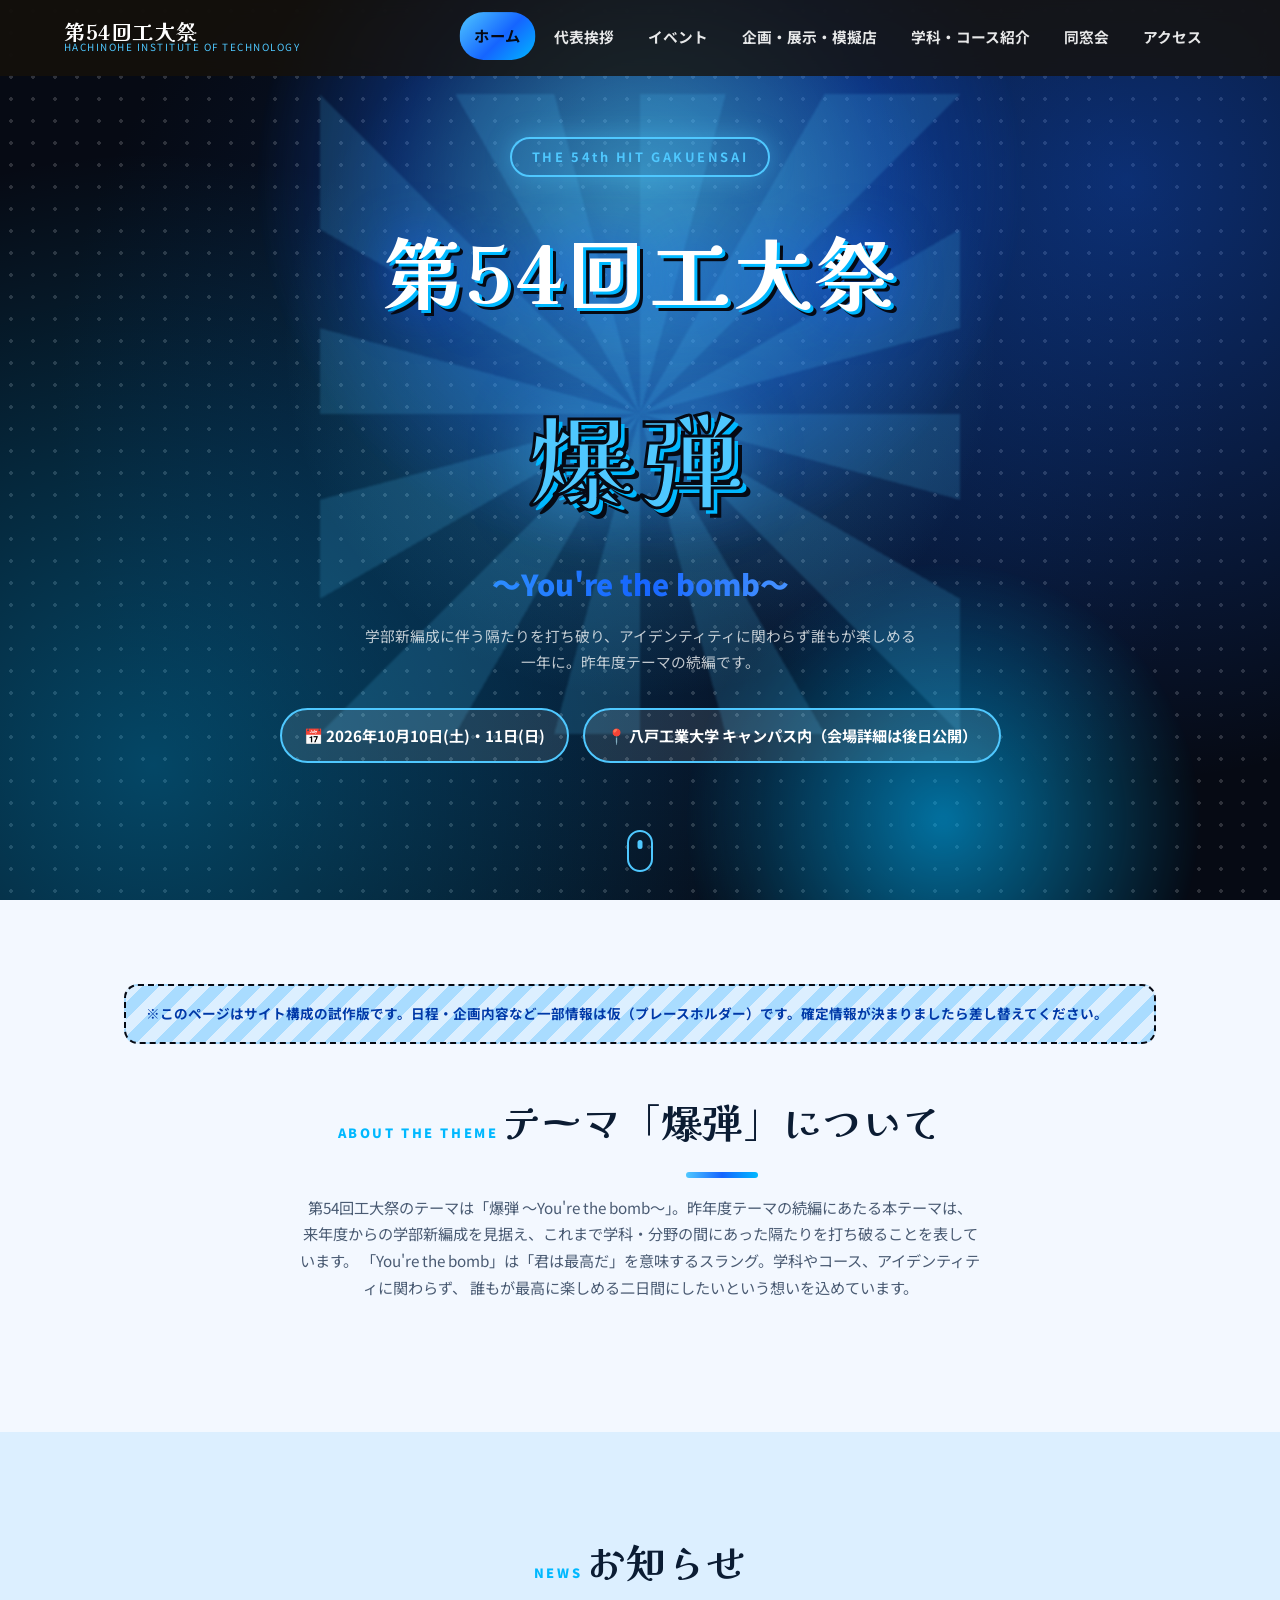
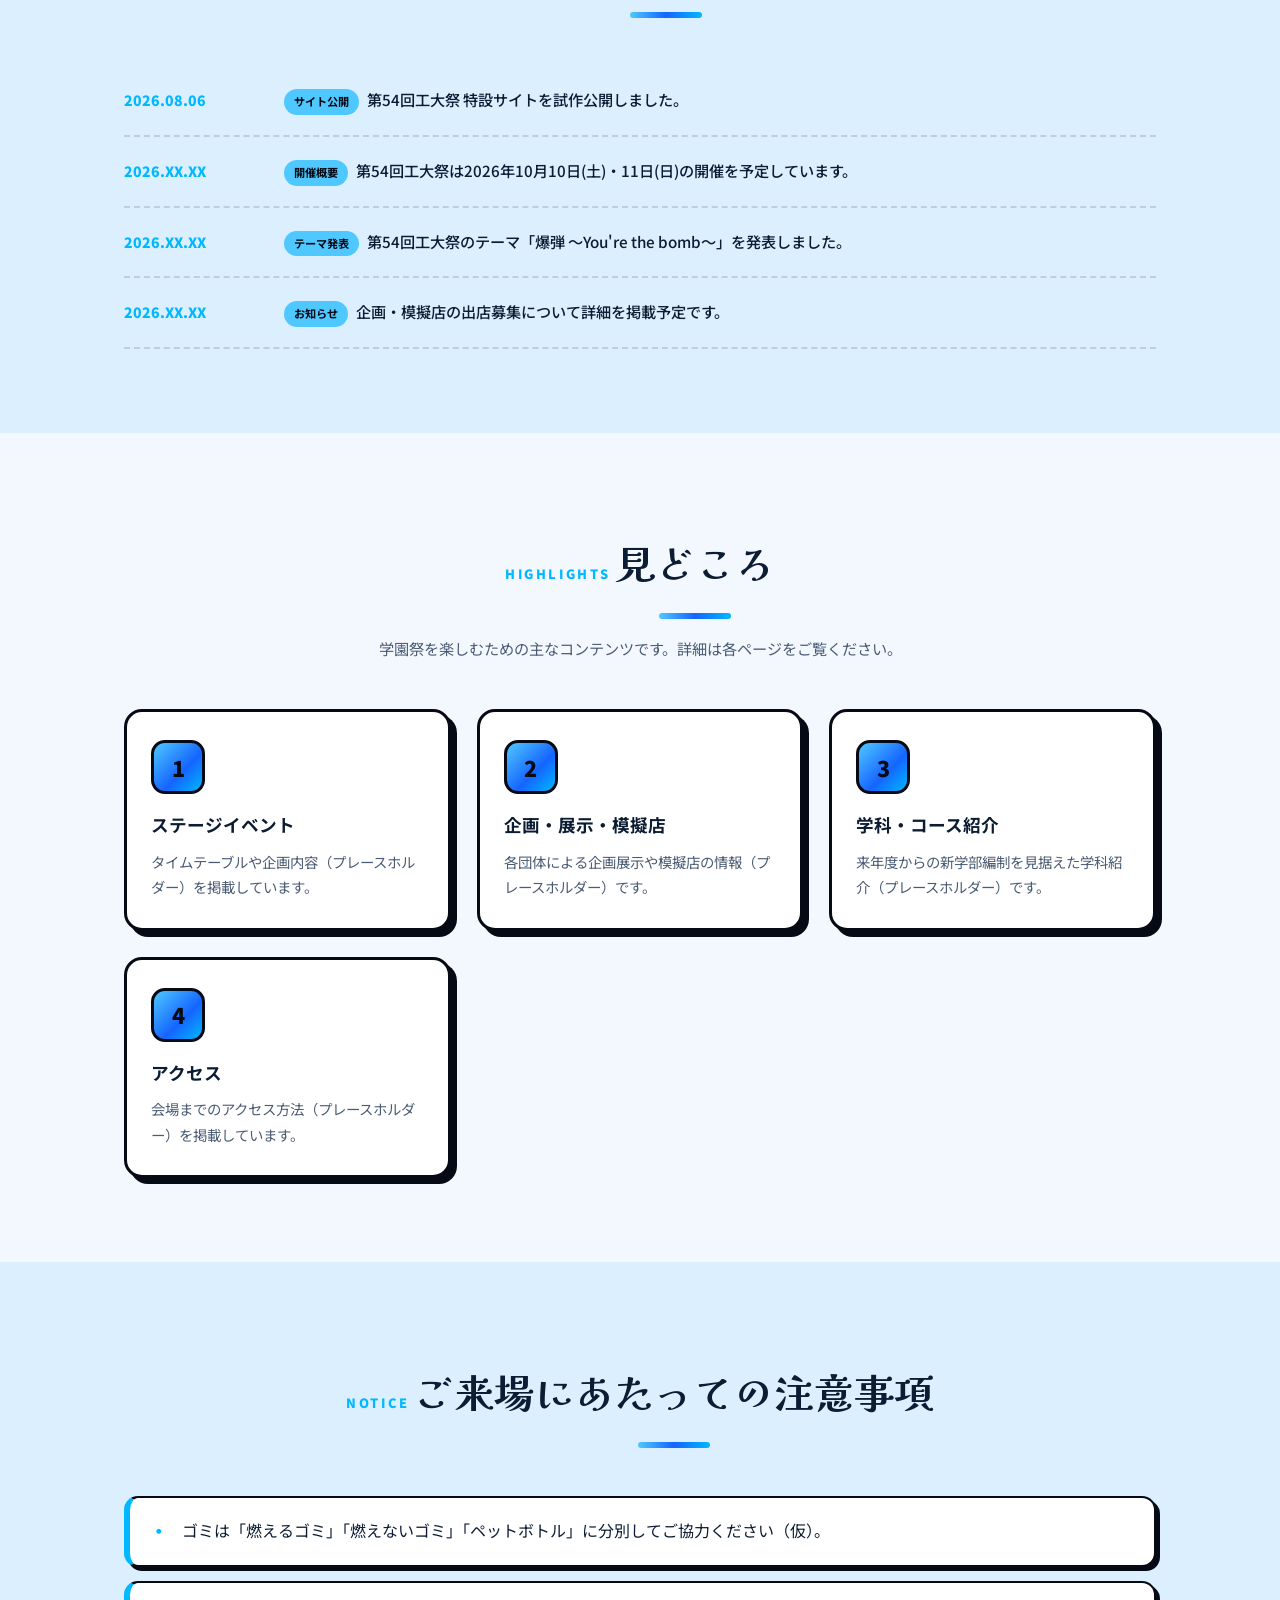
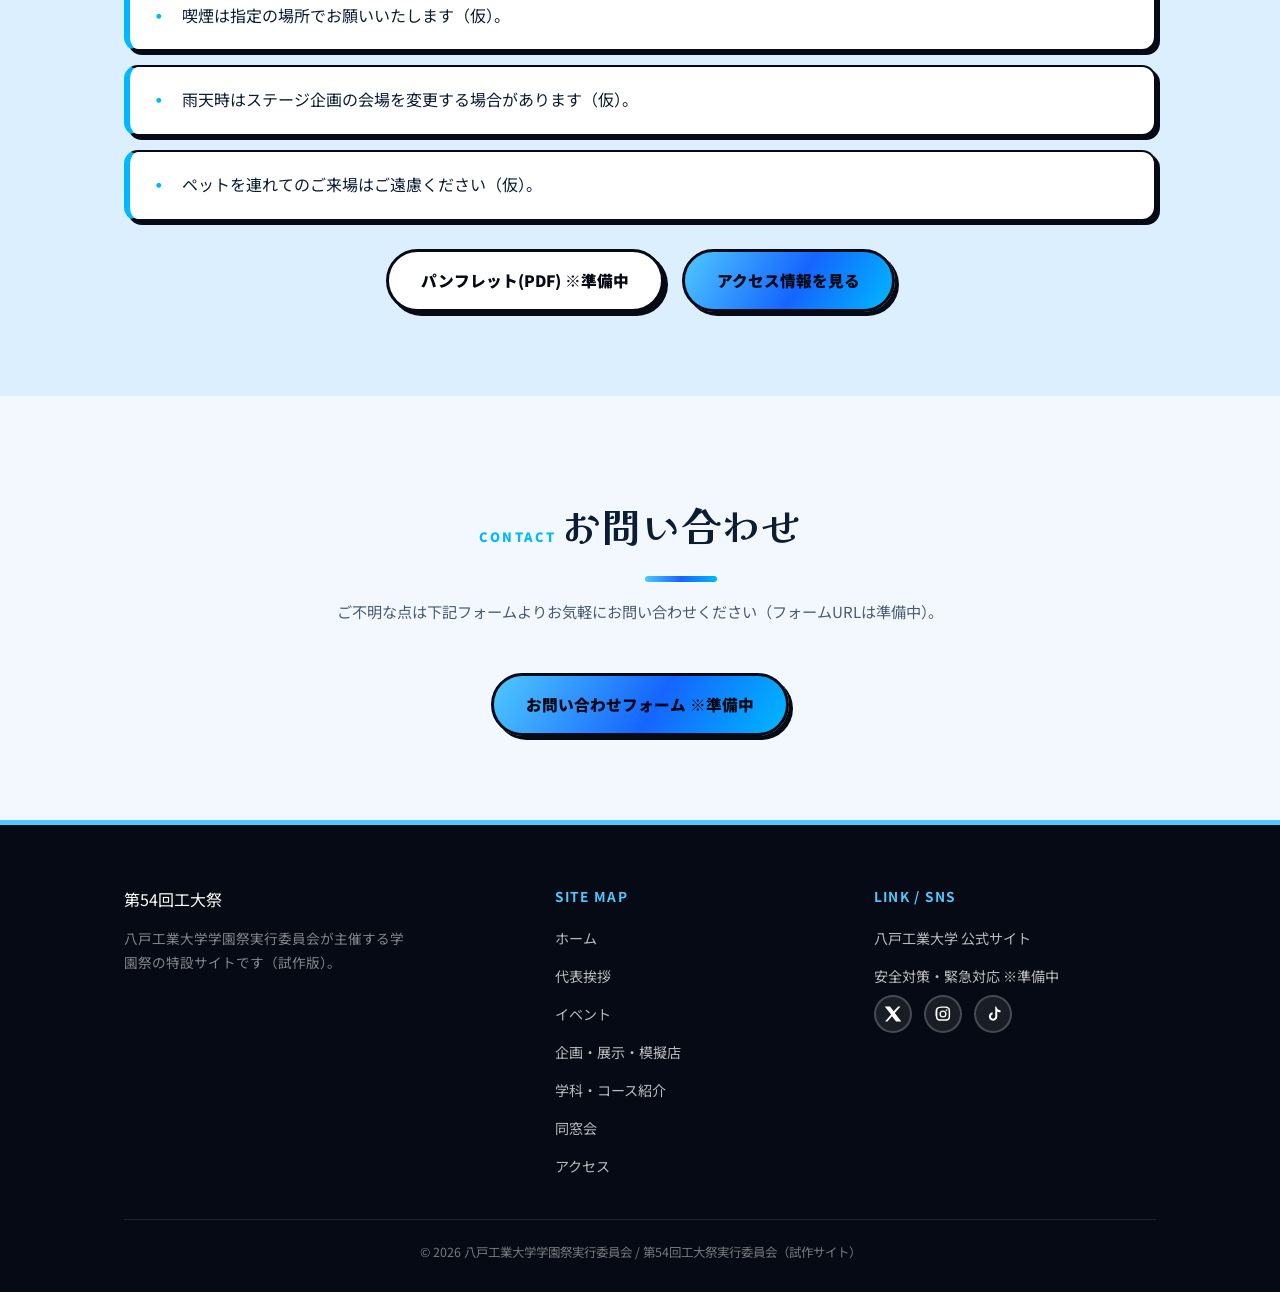
==== index.html @ b09098b0 "Add files via upload" ====
<!DOCTYPE html>
<html lang="ja">
<head>
<meta charset="UTF-8">
<meta name="viewport" content="width=device-width, initial-scale=1.0">
<title>第54回工大祭 | 爆弾 〜You're the bomb〜</title>
<meta name="description" content="第54回工大祭 特設サイト。テーマ「爆弾 〜You're the bomb〜」。2026年10月10日(土)・11日(日)開催。">
<link rel="stylesheet" href="css/style.css">
</head>
<body>

<header class="site-header">
  <div class="header-inner">
    <a href="index.html" class="logo">
      <span class="logo-main">第54回工大祭</span>
      <span class="logo-sub">HACHINOHE INSTITUTE OF TECHNOLOGY</span>
    </a>
    <nav class="main-nav">
      <ul>
        <li><a href="index.html" class="active">ホーム</a></li>
        <li><a href="greeting.html">代表挨拶</a></li>
        <li><a href="events.html">イベント</a></li>
        <li><a href="exhibits.html">企画・展示・模擬店</a></li>
        <li><a href="departments.html">学科・コース紹介</a></li>
        <li><a href="alumni.html">同窓会</a></li>
        <li><a href="access.html">アクセス</a></li>
      </ul>
    </nav>
    <button class="nav-toggle" aria-label="メニューを開く">
      <span></span><span></span><span></span>
    </button>
  </div>
</header>

<section class="hero">
  <div class="burst-star"></div>
  <div class="hero-content">
    <span class="hero-eyebrow">THE 54th HIT GAKUENSAI</span>
    <h1 class="hero-title">第54回工大祭</h1>
    <p class="hero-theme-name">爆弾</p>
    <p class="hero-theme">〜You're the bomb〜</p>
    <p class="hero-note">学部新編成に伴う隔たりを打ち破り、アイデンティティに関わらず誰もが楽しめる一年に。昨年度テーマの続編です。</p>
    <div class="hero-date">
      <span>📅 2026年10月10日(土)・11日(日)</span>
      <span>📍 八戸工業大学 キャンパス内（会場詳細は後日公開）</span>
    </div>
  </div>
  <div class="scroll-cue"></div>
</section>

<section class="section">
  <div class="container">
    <div class="placeholder-banner">
      ※このページはサイト構成の試作版です。日程・企画内容など一部情報は仮（プレースホルダー）です。確定情報が決まりましたら差し替えてください。
    </div>

    <div class="section-head fade-in">
      <span class="section-eyebrow">ABOUT THE THEME</span>
      <h2 class="section-title">テーマ「爆弾」について</h2>
      <p class="section-lead">
        第54回工大祭のテーマは「爆弾 〜You're the bomb〜」。昨年度テーマの続編にあたる本テーマは、
        来年度からの学部新編成を見据え、これまで学科・分野の間にあった隔たりを打ち破ることを表しています。
        「You're the bomb」は「君は最高だ」を意味するスラング。学科やコース、アイデンティティに関わらず、
        誰もが最高に楽しめる二日間にしたいという想いを込めています。
      </p>
    </div>
  </div>
</section>

<section class="section alt">
  <div class="container">
    <div class="section-head fade-in">
      <span class="section-eyebrow">NEWS</span>
      <h2 class="section-title">お知らせ</h2>
    </div>
    <div class="news-list fade-in">
      <div class="news-item">
        <div class="news-date">2026.08.06</div>
        <div class="news-title"><span class="news-tag">サイト公開</span>第54回工大祭 特設サイトを試作公開しました。</div>
      </div>
      <div class="news-item">
        <div class="news-date">2026.XX.XX</div>
        <div class="news-title"><span class="news-tag">開催概要</span>第54回工大祭は2026年10月10日(土)・11日(日)の開催を予定しています。</div>
      </div>
      <div class="news-item">
        <div class="news-date">2026.XX.XX</div>
        <div class="news-title"><span class="news-tag">テーマ発表</span>第54回工大祭のテーマ「爆弾 〜You're the bomb〜」を発表しました。</div>
      </div>
      <div class="news-item">
        <div class="news-date">2026.XX.XX</div>
        <div class="news-title"><span class="news-tag">お知らせ</span>企画・模擬店の出店募集について詳細を掲載予定です。</div>
      </div>
    </div>
  </div>
</section>

<section class="section">
  <div class="container">
    <div class="section-head fade-in">
      <span class="section-eyebrow">HIGHLIGHTS</span>
      <h2 class="section-title">見どころ</h2>
      <p class="section-lead">学園祭を楽しむための主なコンテンツです。詳細は各ページをご覧ください。</p>
    </div>
    <div class="grid fade-in">
      <a class="card" href="events.html">
        <div class="card-icon">1</div>
        <h3>ステージイベント</h3>
        <p>タイムテーブルや企画内容（プレースホルダー）を掲載しています。</p>
      </a>
      <a class="card" href="exhibits.html">
        <div class="card-icon">2</div>
        <h3>企画・展示・模擬店</h3>
        <p>各団体による企画展示や模擬店の情報（プレースホルダー）です。</p>
      </a>
      <a class="card" href="departments.html">
        <div class="card-icon">3</div>
        <h3>学科・コース紹介</h3>
        <p>来年度からの新学部編制を見据えた学科紹介（プレースホルダー）です。</p>
      </a>
      <a class="card" href="access.html">
        <div class="card-icon">4</div>
        <h3>アクセス</h3>
        <p>会場までのアクセス方法（プレースホルダー）を掲載しています。</p>
      </a>
    </div>
  </div>
</section>

<section class="section alt">
  <div class="container">
    <div class="section-head fade-in">
      <span class="section-eyebrow">NOTICE</span>
      <h2 class="section-title">ご来場にあたっての注意事項</h2>
    </div>
    <div class="notice-list fade-in">
      <div class="notice-item"><span class="mark">・</span><span>ゴミは「燃えるゴミ」「燃えないゴミ」「ペットボトル」に分別してご協力ください（仮）。</span></div>
      <div class="notice-item"><span class="mark">・</span><span>喫煙は指定の場所でお願いいたします（仮）。</span></div>
      <div class="notice-item"><span class="mark">・</span><span>雨天時はステージ企画の会場を変更する場合があります（仮）。</span></div>
      <div class="notice-item"><span class="mark">・</span><span>ペットを連れてのご来場はご遠慮ください（仮）。</span></div>
    </div>
    <div class="btn-row">
      <a href="#" class="btn outline">パンフレット(PDF) ※準備中</a>
      <a href="access.html" class="btn">アクセス情報を見る</a>
    </div>
  </div>
</section>

<section class="section">
  <div class="container">
    <div class="section-head fade-in">
      <span class="section-eyebrow">CONTACT</span>
      <h2 class="section-title">お問い合わせ</h2>
      <p class="section-lead">ご不明な点は下記フォームよりお気軽にお問い合わせください（フォームURLは準備中）。</p>
    </div>
    <div class="btn-row">
      <a href="#" class="btn">お問い合わせフォーム ※準備中</a>
    </div>
  </div>
</section>

<footer class="site-footer">
  <div class="container">
    <div class="footer-grid">
      <div class="footer-brand">
        <span class="logo-main">第54回工大祭</span>
        <p>八戸工業大学学園祭実行委員会が主催する学園祭の特設サイトです（試作版）。</p>
      </div>
      <div class="footer-col">
        <h4>SITE MAP</h4>
        <ul>
          <li><a href="index.html">ホーム</a></li>
          <li><a href="greeting.html">代表挨拶</a></li>
          <li><a href="events.html">イベント</a></li>
          <li><a href="exhibits.html">企画・展示・模擬店</a></li>
          <li><a href="departments.html">学科・コース紹介</a></li>
          <li><a href="alumni.html">同窓会</a></li>
          <li><a href="access.html">アクセス</a></li>
        </ul>
      </div>
      <div class="footer-col">
        <h4>LINK / SNS</h4>
        <ul>
          <li><a href="https://www.hi-tech.ac.jp/" target="_blank" rel="noopener">八戸工業大学 公式サイト</a></li>
          <li><a href="#">安全対策・緊急対応 ※準備中</a></li>
        </ul>
        <div class="sns-row">
          <a href="#" aria-label="X"><svg viewBox="0 0 24 24"><path d="M18.9 2H22l-7.6 8.7L23 22h-6.9l-5.4-7-6.2 7H1.4l8.1-9.3L1 2h7l4.9 6.4L18.9 2z"/></svg></a>
          <a href="#" aria-label="Instagram"><svg viewBox="0 0 24 24"><path d="M12 2c2.7 0 3 0 4.1.1 1 .04 1.7.2 2.3.4a4.6 4.6 0 0 1 2.6 2.6c.2.6.36 1.3.4 2.3.05 1.1.1 1.4.1 4.1s0 3-.1 4.1c-.04 1-.2 1.7-.4 2.3a4.6 4.6 0 0 1-2.6 2.6c-.6.2-1.3.36-2.3.4-1.1.05-1.4.1-4.1.1s-3 0-4.1-.1c-1-.04-1.7-.2-2.3-.4a4.6 4.6 0 0 1-2.6-2.6c-.2-.6-.36-1.3-.4-2.3C2 15 2 14.7 2 12s0-3 .1-4.1c.04-1 .2-1.7.4-2.3a4.6 4.6 0 0 1 2.6-2.6c.6-.2 1.3-.36 2.3-.4C8 2 8.3 2 12 2zm0 1.8c-2.6 0-2.9 0-4 .1-.8.03-1.3.16-1.6.27a2.8 2.8 0 0 0-1.6 1.6c-.1.3-.24.8-.27 1.6-.05 1.1-.06 1.4-.06 4s0 2.9.06 4c.03.8.17 1.3.27 1.6a2.8 2.8 0 0 0 1.6 1.6c.3.1.8.24 1.6.27 1.1.05 1.4.06 4 .06s2.9 0 4-.06c.8-.03 1.3-.17 1.6-.27a2.8 2.8 0 0 0 1.6-1.6c.1-.3.24-.8.27-1.6.05-1.1.06-1.4.06-4s0-2.9-.06-4a5 5 0 0 0-.27-1.6 2.8 2.8 0 0 0-1.6-1.6c-.3-.1-.8-.24-1.6-.27-1.1-.05-1.4-.1-4-.1zm0 3.5a4.7 4.7 0 1 1 0 9.4 4.7 4.7 0 0 1 0-9.4zm0 1.8a2.9 2.9 0 1 0 0 5.8 2.9 2.9 0 0 0 0-5.8zm5.9-2.2a1.1 1.1 0 1 1-2.2 0 1.1 1.1 0 0 1 2.2 0z"/></svg></a>
          <a href="#" aria-label="TikTok"><svg viewBox="0 0 24 24"><path d="M14 2h2.4c.2 1.4.9 2.7 2 3.6 1 .9 2.3 1.4 3.6 1.5v2.6c-1.5 0-3-.4-4.3-1.2v6.9c0 3.1-2.5 5.6-5.6 5.6S6.5 18.5 6.5 15.4c0-2.9 2.2-5.3 5-5.6v2.7c-1.3.2-2.3 1.4-2.3 2.9 0 1.6 1.3 2.9 2.9 2.9s2.9-1.3 2.9-2.9V2z"/></svg></a>
        </div>
      </div>
    </div>
    <div class="footer-bottom">
      &copy; 2026 八戸工業大学学園祭実行委員会 / 第54回工大祭実行委員会（試作サイト）
    </div>
  </div>
</footer>

<script src="js/script.js"></script>
</body>
</html>
---- css/style.css ----
@import url('https://fonts.googleapis.com/css2?family=Noto+Sans+JP:wght@400;500;700;900&family=Kaisei+Decol:wght@700&display=swap');

:root {
  --c-black: #060a14;
  --c-dark: #0b1e38;
  --c-orange: #1565ff;
  --c-orange-dark: #0039a8;
  --c-red: #00b8ff;
  --c-pink: #8ad2ff;
  --c-yellow: #4fc8ff;
  --c-yellow-soft: #dcefff;
  --c-cream: #f3f8ff;
  --c-white: #ffffff;
  --c-text: #0b1c33;
  --shadow-soft: 0 10px 30px rgba(5, 10, 25, 0.2);
  --comic-shadow: 6px 6px 0 var(--c-black);
  --comic-shadow-sm: 4px 4px 0 var(--c-black);
  --radius: 18px;
  --header-h: 76px;
}

* { margin: 0; padding: 0; box-sizing: border-box; }

html { scroll-behavior: smooth; }

body {
  font-family: 'Noto Sans JP', 'Hiragino Sans', 'Yu Gothic', sans-serif;
  color: var(--c-text);
  background: var(--c-cream);
  line-height: 1.75;
  overflow-x: hidden;
}

img { max-width: 100%; display: block; }
a { color: inherit; text-decoration: none; }
ul { list-style: none; }

.container {
  width: 100%;
  max-width: 1080px;
  margin: 0 auto;
  padding: 0 24px;
}

/* ---------- Header ---------- */
.site-header {
  position: fixed;
  top: 0; left: 0; right: 0;
  height: var(--header-h);
  z-index: 1000;
  display: flex;
  align-items: center;
  background: rgba(23, 17, 10, 0.78);
  backdrop-filter: blur(10px);
  border-bottom: 3px solid transparent;
  transition: background 0.3s ease, box-shadow 0.3s ease, border-color 0.3s ease;
}
.site-header.scrolled {
  background: rgba(23, 17, 10, 0.96);
  box-shadow: 0 4px 20px rgba(0,0,0,0.3);
  border-bottom-color: var(--c-yellow);
}
.header-inner {
  width: 100%;
  max-width: 1200px;
  margin: 0 auto;
  padding: 0 24px;
  display: flex;
  align-items: center;
  justify-content: space-between;
}
.logo {
  display: flex;
  flex-direction: column;
  line-height: 1.1;
}
.logo .logo-main {
  font-family: 'Kaisei Decol', serif;
  font-size: 1.3rem;
  font-weight: 700;
  color: var(--c-white);
  letter-spacing: 0.03em;
}
.logo .logo-sub {
  font-size: 0.62rem;
  color: var(--c-yellow);
  letter-spacing: 0.15em;
}

.main-nav ul {
  display: flex;
  gap: 6px;
}
.main-nav a {
  display: inline-block;
  padding: 10px 14px;
  font-size: 0.92rem;
  font-weight: 700;
  color: rgba(255,255,255,0.9);
  border-radius: 999px;
  transition: background 0.25s, color 0.25s, transform 0.2s;
  white-space: nowrap;
}
.main-nav a:hover,
.main-nav a.active {
  background: linear-gradient(135deg, var(--c-yellow), var(--c-orange) 55%, var(--c-red));
  color: var(--c-black);
  transform: translateY(-1px) scale(1.04);
}

.nav-toggle {
  display: none;
  width: 40px;
  height: 40px;
  border: none;
  background: transparent;
  cursor: pointer;
  position: relative;
  z-index: 1100;
}
.nav-toggle span {
  position: absolute;
  left: 8px; right: 8px;
  height: 3px;
  background: var(--c-yellow);
  border-radius: 2px;
  transition: transform 0.3s, opacity 0.3s;
}
.nav-toggle span:nth-child(1) { top: 13px; }
.nav-toggle span:nth-child(2) { top: 19px; }
.nav-toggle span:nth-child(3) { top: 25px; }
.nav-toggle.open span:nth-child(1) { transform: translateY(6px) rotate(45deg); }
.nav-toggle.open span:nth-child(2) { opacity: 0; }
.nav-toggle.open span:nth-child(3) { transform: translateY(-6px) rotate(-45deg); }

@media (max-width: 880px) {
  .nav-toggle { display: block; }
  .main-nav {
    position: fixed;
    top: var(--header-h);
    left: 0; right: 0;
    bottom: 0;
    background: rgba(20, 13, 6, 0.98);
    transform: translateY(-8px);
    opacity: 0;
    visibility: hidden;
    pointer-events: none;
    transition: opacity 0.25s, transform 0.25s, visibility 0.25s;
    overflow-y: auto;
  }
  .main-nav.open {
    opacity: 1;
    visibility: visible;
    pointer-events: auto;
    transform: translateY(0);
  }
  .main-nav ul {
    flex-direction: column;
    padding: 20px;
    gap: 4px;
  }
  .main-nav a {
    display: block;
    padding: 16px 18px;
    font-size: 1.05rem;
    border-radius: 12px;
  }
}

/* ---------- Halftone / comic dot overlay ---------- */
.hero, .page-hero {
  background-image:
    radial-gradient(circle at 50% 38%, rgba(79,200,255,0.35) 0%, transparent 42%),
    radial-gradient(circle at 12% 85%, rgba(0,184,255,0.35) 0%, transparent 45%),
    radial-gradient(circle at 88% 20%, rgba(21,101,255,0.4) 0%, transparent 45%),
    radial-gradient(circle, rgba(255,255,255,0.16) 1.6px, transparent 1.6px),
    radial-gradient(circle at 50% 45%, #071c3d 0%, var(--c-black) 72%);
  background-size: auto, auto, auto, 22px 22px, auto;
}

/* ---------- Hero ---------- */
.hero {
  position: relative;
  min-height: 100vh;
  display: flex;
  align-items: center;
  justify-content: center;
  text-align: center;
  overflow: hidden;
}
.hero::before,
.hero::after {
  content: "";
  position: absolute;
  border-radius: 50%;
  filter: blur(4px);
  opacity: 0.9;
  animation: pulse 4s ease-in-out infinite;
}
.hero::before {
  width: 760px; height: 760px;
  background: radial-gradient(circle, rgba(79,200,255,0.6), rgba(21,101,255,0.32) 45%, transparent 72%);
  top: -200px; left: 50%;
  transform: translateX(-50%);
}
.hero::after {
  width: 520px; height: 520px;
  background: radial-gradient(circle, rgba(0,184,255,0.65), transparent 70%);
  bottom: -180px; right: 6%;
  animation-delay: 1.2s;
}
@keyframes pulse {
  0%, 100% { transform: scale(1) translateX(-50%); }
  50% { transform: scale(1.15) translateX(-50%); }
}
.hero::after { animation-name: pulse2; }
@keyframes pulse2 {
  0%, 100% { transform: scale(1); }
  50% { transform: scale(1.2); }
}

.burst-star {
  position: absolute;
  top: 46%;
  left: 50%;
  width: 640px;
  height: 640px;
  transform: translate(-50%, -50%) rotate(0deg);
  background: conic-gradient(
    var(--c-yellow) 0deg 15deg, transparent 15deg 30deg,
    var(--c-yellow) 30deg 45deg, transparent 45deg 60deg,
    var(--c-yellow) 60deg 75deg, transparent 75deg 90deg,
    var(--c-yellow) 90deg 105deg, transparent 105deg 120deg,
    var(--c-yellow) 120deg 135deg, transparent 135deg 150deg,
    var(--c-yellow) 150deg 165deg, transparent 165deg 180deg,
    var(--c-yellow) 180deg 195deg, transparent 195deg 210deg,
    var(--c-yellow) 210deg 225deg, transparent 225deg 240deg,
    var(--c-yellow) 240deg 255deg, transparent 255deg 270deg,
    var(--c-yellow) 270deg 285deg, transparent 285deg 300deg,
    var(--c-yellow) 300deg 315deg, transparent 315deg 330deg,
    var(--c-yellow) 330deg 345deg, transparent 345deg 360deg
  );
  opacity: 0.16;
  filter: blur(1px);
  animation: spin 30s linear infinite;
  z-index: 1;
  pointer-events: none;
}
@keyframes spin {
  from { transform: translate(-50%, -50%) rotate(0deg); }
  to { transform: translate(-50%, -50%) rotate(360deg); }
}

.hero-content {
  position: relative;
  z-index: 2;
  color: #fff;
  padding: 0 24px;
}
.hero-eyebrow {
  display: inline-block;
  padding: 7px 20px;
  border: 2px solid var(--c-yellow);
  border-radius: 999px;
  font-size: 0.8rem;
  font-weight: 700;
  letter-spacing: 0.2em;
  color: var(--c-yellow);
  margin-bottom: 22px;
  box-shadow: 0 0 24px rgba(79,200,255,0.35);
}
.hero-title {
  font-family: 'Kaisei Decol', serif;
  font-size: clamp(2.6rem, 7vw, 5rem);
  font-weight: 700;
  letter-spacing: 0.04em;
  color: #fff;
  text-shadow:
    3px 3px 0 var(--c-red),
    6px 6px 0 var(--c-black),
    0 0 50px rgba(21,101,255,0.7);
}
.hero-theme-name {
  margin-top: 26px;
  font-family: 'Kaisei Decol', serif;
  font-size: clamp(3rem, 9vw, 6.4rem);
  font-weight: 700;
  letter-spacing: 0.08em;
  color: var(--c-yellow);
  -webkit-text-stroke: 3px var(--c-black);
  text-shadow:
    5px 5px 0 var(--c-red),
    9px 9px 0 var(--c-black),
    0 0 60px rgba(79,200,255,0.6);
  animation: bounceIn 1.1s cubic-bezier(.34,1.56,.64,1) both, wiggle 4.5s ease-in-out 1.2s infinite;
}
@keyframes bounceIn {
  0% { opacity: 0; transform: scale(0.4) rotate(-8deg); }
  60% { opacity: 1; transform: scale(1.12) rotate(3deg); }
  100% { opacity: 1; transform: scale(1) rotate(0deg); }
}
@keyframes wiggle {
  0%, 100% { transform: rotate(0deg); }
  50% { transform: rotate(-1.5deg); }
}
.hero-theme {
  margin-top: 14px;
  font-size: clamp(1.2rem, 3vw, 1.8rem);
  font-weight: 900;
  color: #fff;
  background: linear-gradient(90deg, var(--c-yellow), var(--c-orange), var(--c-pink));
  -webkit-background-clip: text;
  background-clip: text;
  color: transparent;
}
.hero-note {
  margin-top: 14px;
  font-size: 0.92rem;
  color: rgba(255,255,255,0.75);
  max-width: 560px;
  margin-inline: auto;
}
.hero-date {
  margin-top: 34px;
  display: inline-flex;
  gap: 14px;
  flex-wrap: wrap;
  justify-content: center;
}
.hero-date span {
  padding: 12px 22px;
  border-radius: 999px;
  background: rgba(255,255,255,0.1);
  border: 2px solid var(--c-yellow);
  font-size: 0.95rem;
  font-weight: 700;
  color: #fff;
}
.scroll-cue {
  position: absolute;
  bottom: 28px; left: 50%;
  transform: translateX(-50%);
  z-index: 2;
  width: 26px; height: 42px;
  border: 2px solid var(--c-yellow);
  border-radius: 20px;
}
.scroll-cue::before {
  content: "";
  position: absolute;
  top: 8px; left: 50%;
  width: 5px; height: 9px;
  background: var(--c-yellow);
  border-radius: 4px;
  transform: translateX(-50%);
  animation: scrollDown 1.4s ease-in-out infinite;
}
@keyframes scrollDown {
  0% { top: 8px; opacity: 1; }
  70% { top: 22px; opacity: 0; }
  100% { top: 22px; opacity: 0; }
}

/* ---------- Page header (non-home) ---------- */
.page-hero {
  min-height: 42vh;
  display: flex;
  align-items: center;
  justify-content: center;
  text-align: center;
  color: #fff;
  padding: 140px 24px 60px;
  position: relative;
  overflow: hidden;
}
.page-hero-eyebrow {
  position: relative;
  z-index: 1;
  display: inline-block;
  padding: 6px 18px;
  border: 2px solid var(--c-yellow);
  border-radius: 999px;
  font-size: 0.78rem;
  font-weight: 700;
  letter-spacing: 0.2em;
  color: var(--c-yellow);
  margin-bottom: 14px;
}
.page-hero h1 {
  position: relative;
  z-index: 1;
  font-family: 'Kaisei Decol', serif;
  font-size: clamp(2.2rem, 5.5vw, 3.4rem);
  color: #fff;
  text-shadow: 3px 3px 0 var(--c-red), 6px 6px 0 var(--c-black);
}
.page-hero p {
  position: relative;
  z-index: 1;
  margin-top: 14px;
  color: rgba(255,255,255,0.78);
  font-size: 0.95rem;
}

/* ---------- Sections ---------- */
.section {
  padding: 84px 0;
}
.section.alt { background: var(--c-yellow-soft); }
.section-head {
  text-align: center;
  margin-bottom: 48px;
}
.section-eyebrow {
  font-size: 0.8rem;
  letter-spacing: 0.2em;
  color: var(--c-red);
  font-weight: 900;
}
.section-title {
  font-family: 'Kaisei Decol', serif;
  font-size: clamp(1.7rem, 4vw, 2.5rem);
  margin-top: 10px;
  position: relative;
  display: inline-block;
}
.section-title::after {
  content: "";
  display: block;
  width: 72px;
  height: 6px;
  margin: 16px auto 0;
  border-radius: 4px;
  background: linear-gradient(90deg, var(--c-yellow), var(--c-orange), var(--c-red));
}
.section-lead {
  max-width: 680px;
  margin: 16px auto 0;
  text-align: center;
  color: #4a5b73;
  font-size: 0.95rem;
}

/* ---------- Cards / Grid ---------- */
.grid {
  display: grid;
  gap: 26px;
  grid-template-columns: repeat(auto-fit, minmax(240px, 1fr));
}
.card {
  background: var(--c-white);
  border-radius: var(--radius);
  padding: 28px 24px;
  border: 3px solid var(--c-black);
  box-shadow: var(--comic-shadow);
  transition: transform 0.2s, box-shadow 0.2s;
}
.card:hover {
  transform: translate(-3px, -3px);
  box-shadow: 9px 9px 0 var(--c-black);
}
.card-icon {
  width: 54px; height: 54px;
  border-radius: 14px;
  display: flex; align-items: center; justify-content: center;
  background: linear-gradient(135deg, var(--c-yellow), var(--c-orange) 60%, var(--c-red));
  color: var(--c-black);
  font-weight: 900;
  font-size: 1.35rem;
  margin-bottom: 16px;
  border: 3px solid var(--c-black);
}
.card h3 { font-size: 1.1rem; margin-bottom: 8px; font-weight: 700; }
.card p { font-size: 0.9rem; color: #4a5b73; }

/* News list */
.news-list { display: flex; flex-direction: column; gap: 0; }
.news-item {
  display: grid;
  grid-template-columns: 140px 1fr;
  gap: 20px;
  padding: 20px 0;
  border-bottom: 2px dashed rgba(23,17,10,0.15);
  align-items: baseline;
}
.news-item .news-date { color: var(--c-red); font-weight: 900; font-size: 0.88rem; }
.news-item .news-tag {
  display: inline-block;
  font-size: 0.7rem;
  font-weight: 700;
  padding: 3px 10px;
  border-radius: 999px;
  background: var(--c-yellow);
  color: var(--c-black);
  margin-right: 8px;
  vertical-align: middle;
}
.news-item .news-title { font-size: 0.95rem; font-weight: 500; }
@media (max-width: 600px) {
  .news-item { grid-template-columns: 1fr; gap: 4px; }
}

/* Notice list */
.notice-list { display: flex; flex-direction: column; gap: 14px; }
.notice-item {
  display: flex;
  gap: 14px;
  padding: 18px 20px;
  background: var(--c-white);
  border-radius: 14px;
  border: 2px solid var(--c-black);
  border-left: 6px solid var(--c-red);
  box-shadow: var(--comic-shadow-sm);
}
.notice-item .mark {
  font-weight: 900;
  color: var(--c-red);
  font-size: 1.1rem;
}

/* Buttons */
.btn {
  display: inline-flex;
  align-items: center;
  gap: 8px;
  padding: 15px 32px;
  border-radius: 999px;
  font-weight: 900;
  font-size: 0.98rem;
  background: linear-gradient(120deg, var(--c-yellow), var(--c-orange) 55%, var(--c-red));
  color: var(--c-black);
  border: 3px solid var(--c-black);
  box-shadow: var(--comic-shadow-sm);
  transition: transform 0.18s, box-shadow 0.18s;
}
.btn:hover {
  transform: translate(-2px, -2px);
  box-shadow: 6px 6px 0 var(--c-black);
}
.btn.outline {
  background: var(--c-white);
  color: var(--c-black);
}
.btn-row { display: flex; gap: 18px; flex-wrap: wrap; justify-content: center; margin-top: 28px; }

/* Table */
.table-wrap { overflow-x: auto; }
table.tt {
  width: 100%;
  border-collapse: collapse;
  background: var(--c-white);
  border-radius: var(--radius);
  overflow: hidden;
  border: 3px solid var(--c-black);
  box-shadow: var(--comic-shadow);
  min-width: 560px;
}
table.tt th, table.tt td {
  padding: 14px 16px;
  text-align: left;
  font-size: 0.9rem;
  border-bottom: 1px solid rgba(0,0,0,0.08);
}
table.tt th {
  background: var(--c-black);
  color: var(--c-yellow);
  font-weight: 700;
  letter-spacing: 0.04em;
}
table.tt tr:nth-child(even) td { background: var(--c-yellow-soft); }
table.tt tr:last-child td { border-bottom: none; }

/* Quote / message */
.quote-box {
  max-width: 760px;
  margin: 0 auto;
  background: var(--c-white);
  border-radius: var(--radius);
  padding: 44px;
  border: 3px solid var(--c-black);
  box-shadow: var(--comic-shadow);
}
.quote-box p { margin-bottom: 18px; font-size: 0.98rem; }
.signature { text-align: right; margin-top: 30px; font-weight: 700; }
.signature small { display: block; font-weight: 400; color: #4a5b73; }

.portrait-placeholder {
  width: 160px; height: 160px;
  border-radius: 50%;
  margin: 0 auto 24px;
  background: linear-gradient(135deg, var(--c-yellow), var(--c-orange) 55%, var(--c-red));
  border: 4px solid var(--c-black);
  display: flex;
  align-items: center;
  justify-content: center;
  color: var(--c-black);
  font-size: 2rem;
  font-weight: 900;
}

/* Map placeholder */
.map-placeholder {
  border-radius: var(--radius);
  aspect-ratio: 16/9;
  border: 3px solid var(--c-black);
  background: repeating-linear-gradient(45deg, var(--c-yellow-soft), var(--c-yellow-soft) 10px, #fff 10px, #fff 20px);
  display: flex;
  align-items: center;
  justify-content: center;
  color: var(--c-orange-dark);
  font-weight: 900;
  box-shadow: var(--comic-shadow);
}

/* Callout / placeholder banner */
.placeholder-banner {
  background: repeating-linear-gradient(135deg, var(--c-yellow-soft), var(--c-yellow-soft) 12px, #a9dcff 12px, #a9dcff 24px);
  border: 2px dashed var(--c-black);
  border-radius: 14px;
  padding: 16px 20px;
  font-size: 0.85rem;
  font-weight: 700;
  color: var(--c-orange-dark);
  margin-bottom: 32px;
}

/* ---------- Footer ---------- */
.site-footer {
  background: var(--c-black);
  color: rgba(255,255,255,0.75);
  padding: 60px 0 28px;
  border-top: 5px solid var(--c-yellow);
}
.footer-grid {
  display: grid;
  grid-template-columns: 1.4fr 1fr 1fr;
  gap: 36px;
  margin-bottom: 40px;
}
.footer-brand .logo-main { color: #fff; }
.footer-brand p { margin-top: 14px; font-size: 0.85rem; color: rgba(255,255,255,0.5); max-width: 280px; }
.footer-col h4 {
  color: var(--c-yellow);
  font-size: 0.85rem;
  letter-spacing: 0.1em;
  margin-bottom: 14px;
}
.footer-col ul { display: flex; flex-direction: column; gap: 10px; }
.footer-col a { font-size: 0.88rem; color: rgba(255,255,255,0.72); transition: color 0.2s; }
.footer-col a:hover { color: var(--c-yellow); }
.sns-row { display: flex; gap: 12px; margin-top: 6px; }
.sns-row a {
  width: 38px; height: 38px;
  border-radius: 50%;
  background: rgba(255,255,255,0.08);
  border: 2px solid rgba(255,255,255,0.2);
  display: flex; align-items: center; justify-content: center;
  transition: background 0.2s, transform 0.2s, border-color 0.2s;
}
.sns-row a:hover {
  background: linear-gradient(135deg, var(--c-yellow), var(--c-orange), var(--c-red));
  border-color: var(--c-black);
  transform: translateY(-2px) rotate(-6deg);
}
.sns-row svg { width: 18px; height: 18px; fill: #fff; }
.sns-row a:hover svg { fill: var(--c-black); }
.footer-bottom {
  border-top: 1px solid rgba(255,255,255,0.1);
  padding-top: 22px;
  font-size: 0.78rem;
  color: rgba(255,255,255,0.45);
  text-align: center;
}
@media (max-width: 720px) {
  .footer-grid { grid-template-columns: 1fr; gap: 28px; }
}

/* Fade-in on scroll */
.fade-in {
  opacity: 0;
  transform: translateY(24px);
  transition: opacity 0.7s ease, transform 0.7s ease;
}
.fade-in.in-view {
  opacity: 1;
  transform: translateY(0);
}
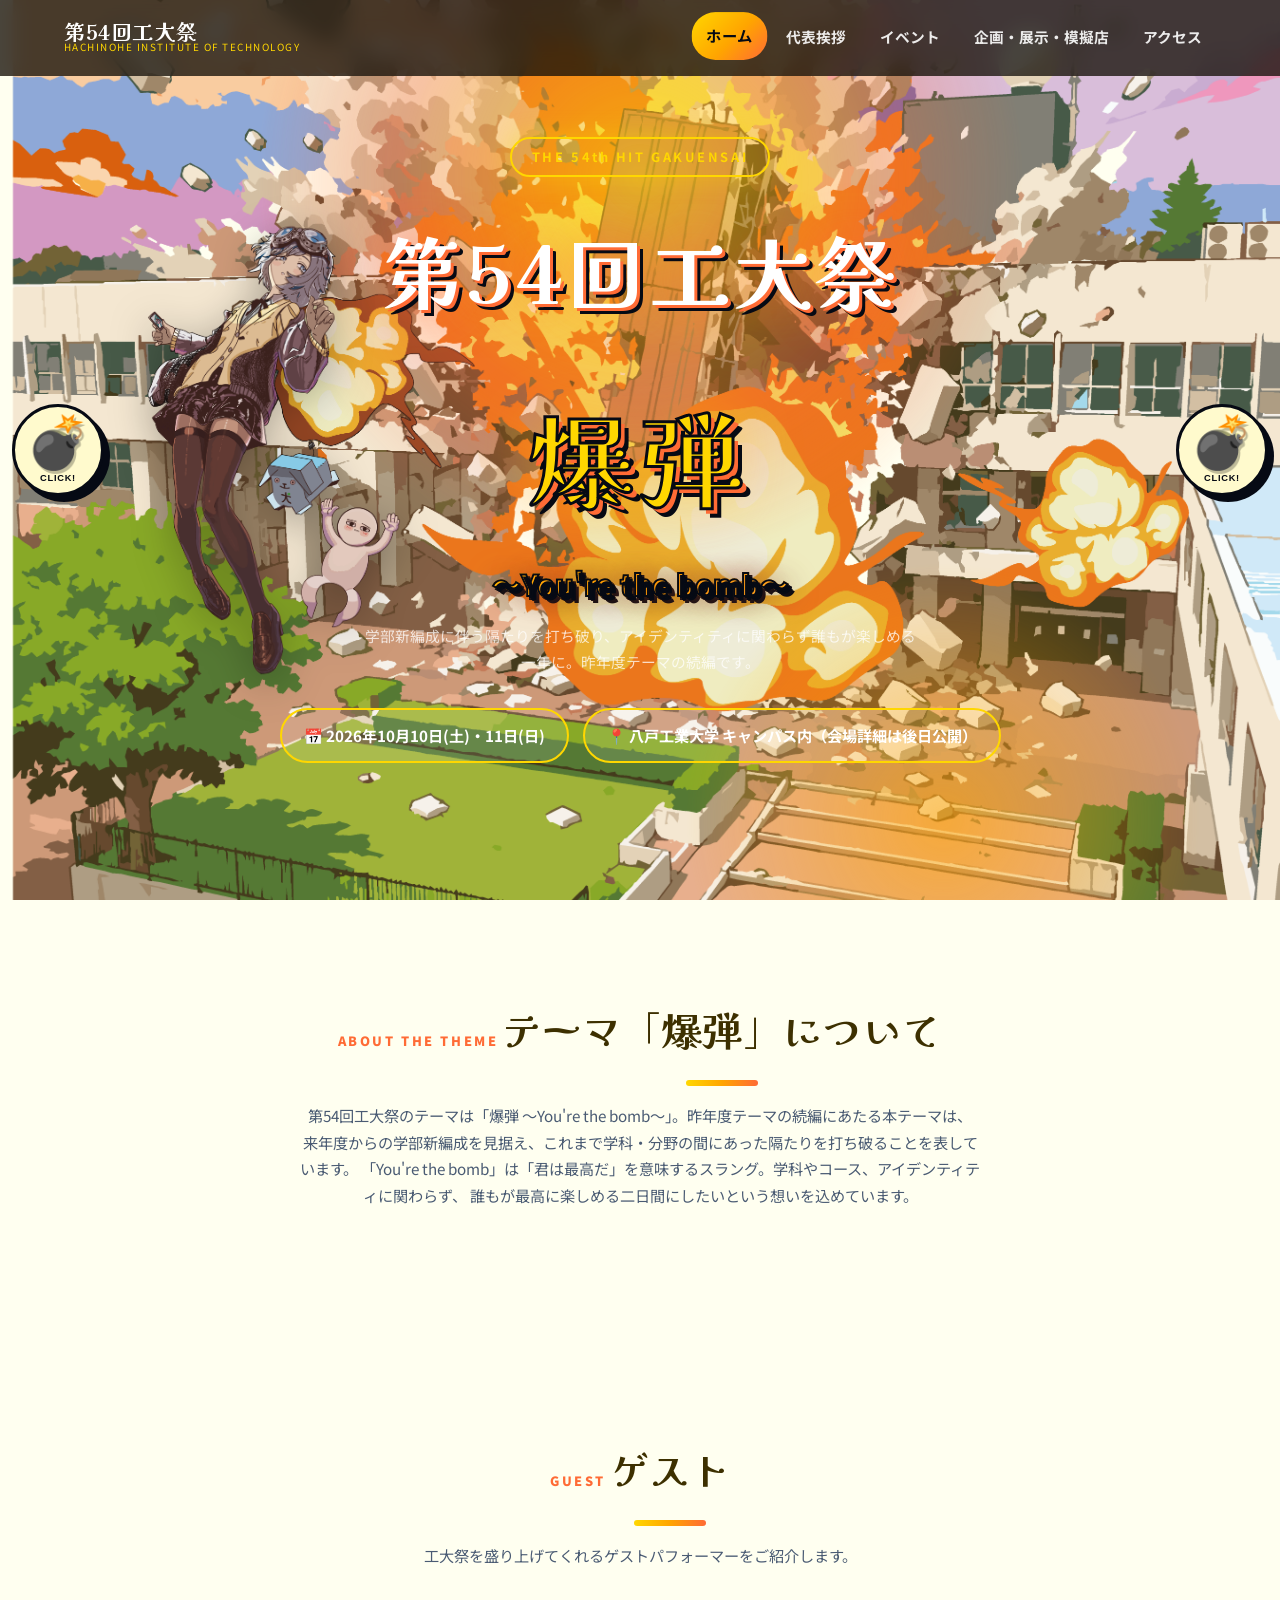
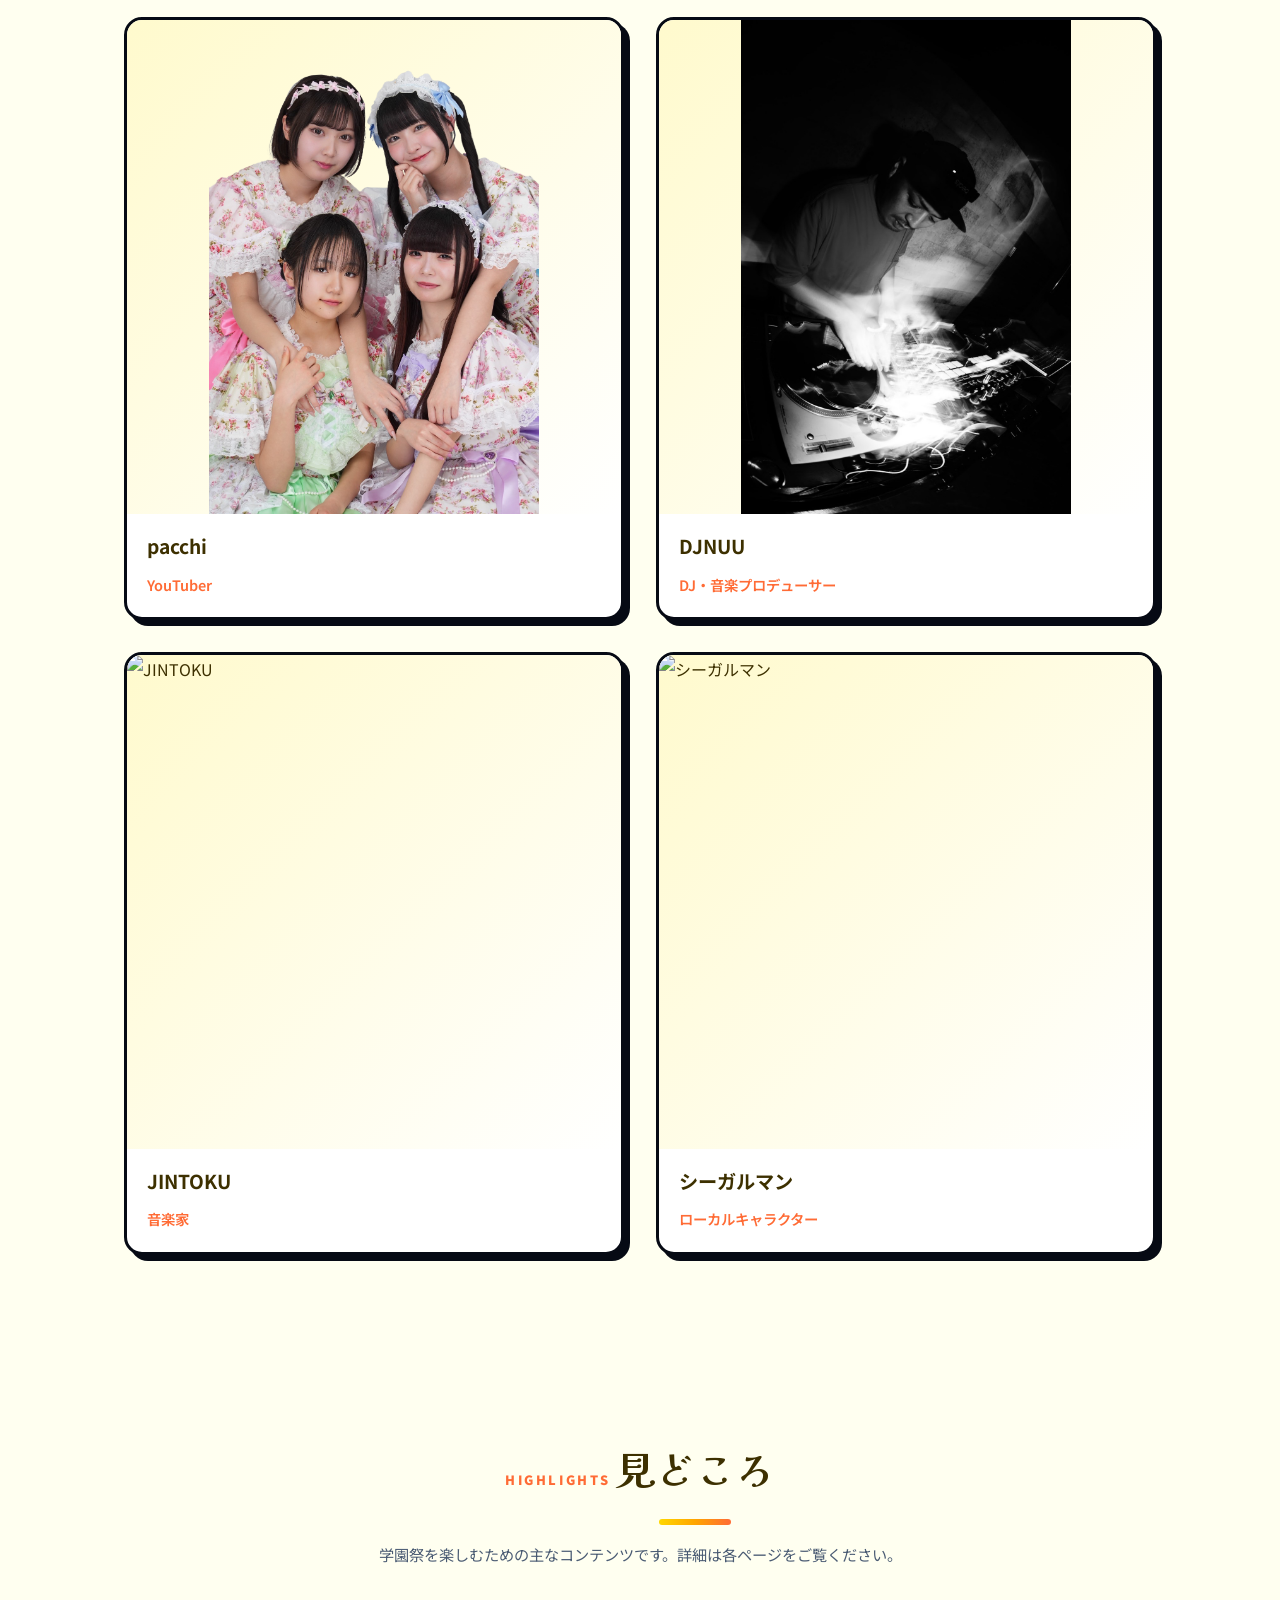
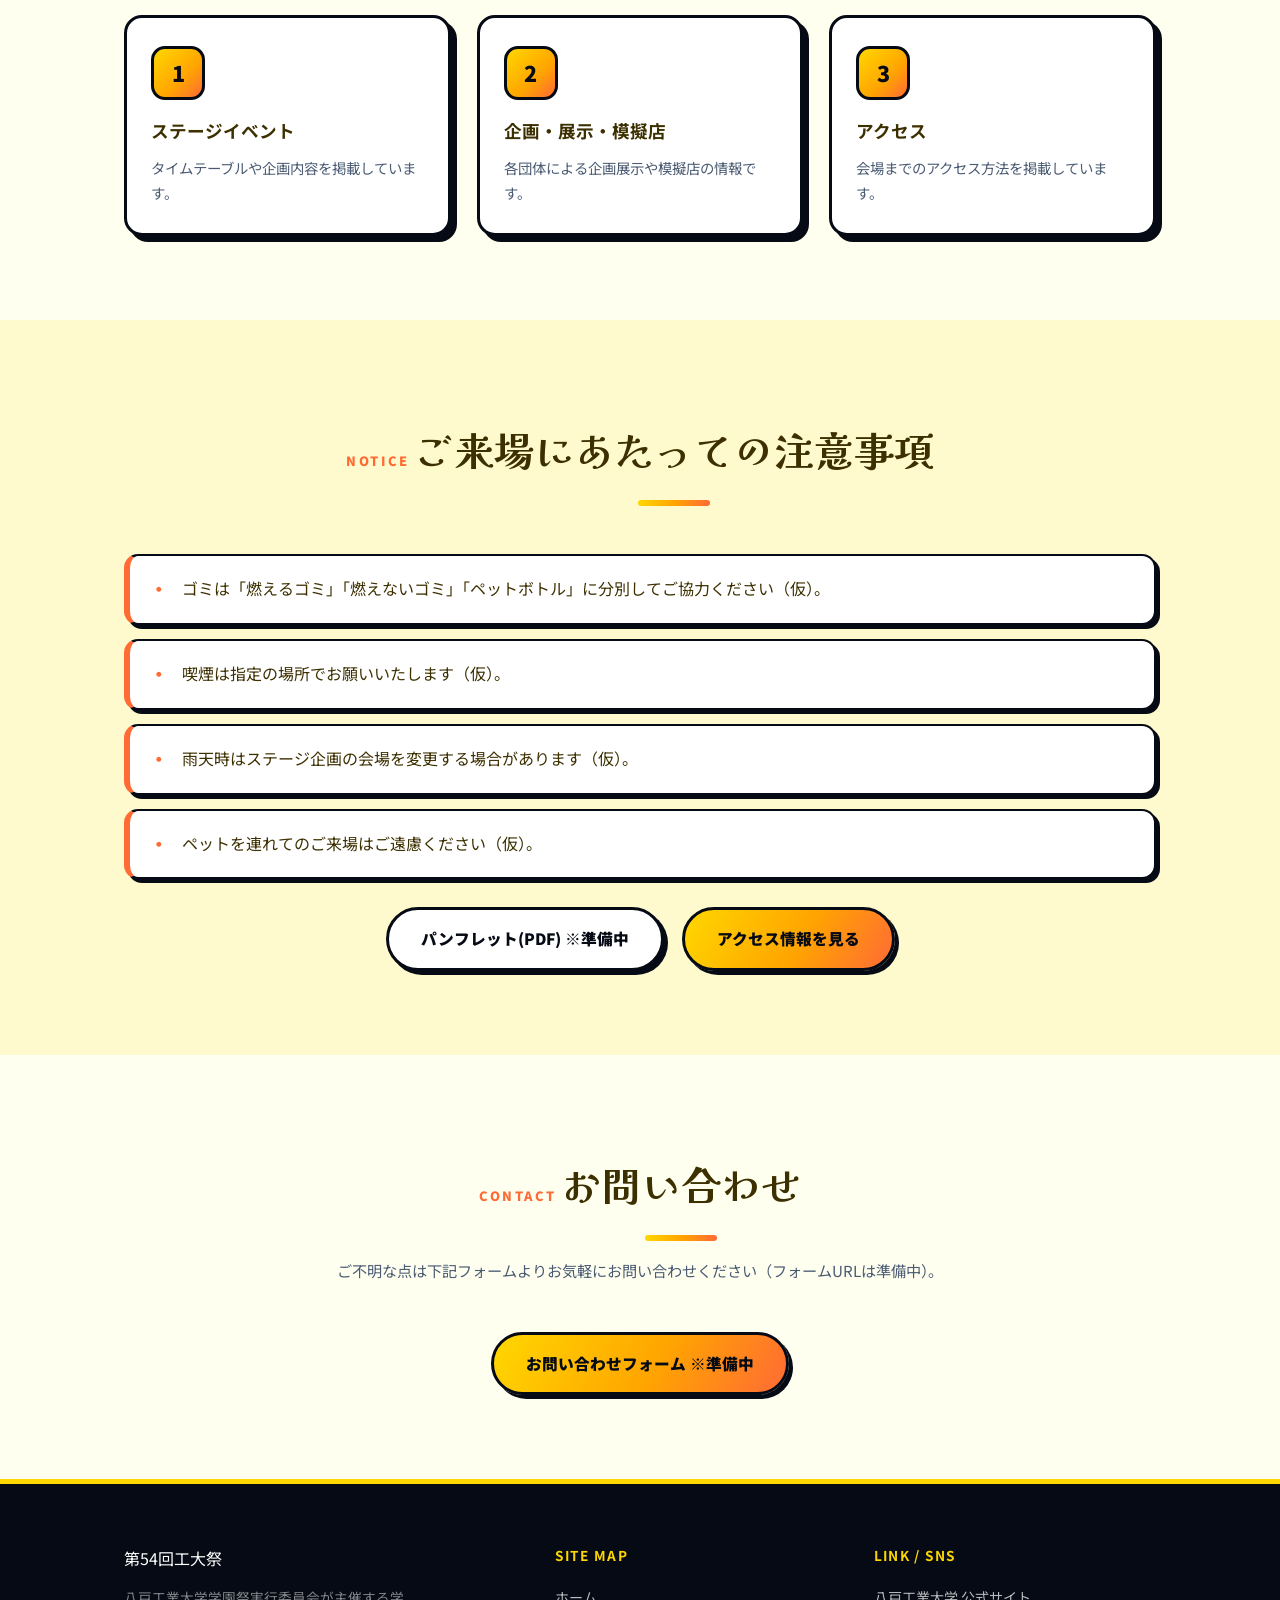
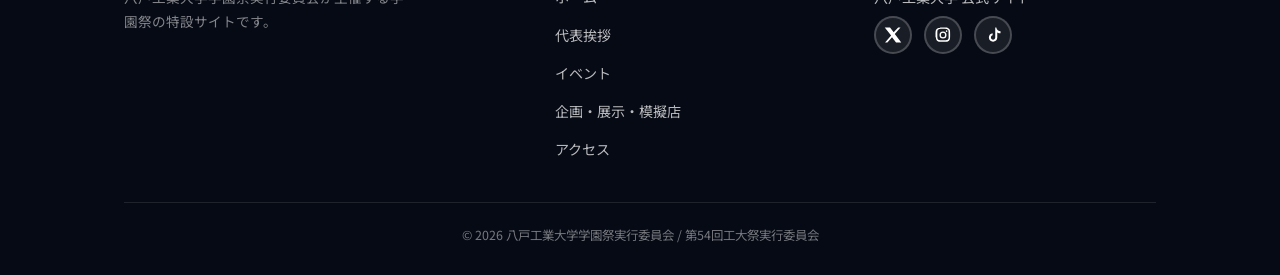
==== commit 0f079763: "サイト更新" ====
--- a/index.html
+++ b/index.html
@@ -7,56 +7,101 @@
 <meta name="description" content="第54回工大祭 特設サイト。テーマ「爆弾 〜You're the bomb〜」。2026年10月10日(土)・11日(日)開催。">
 <link rel="stylesheet" href="css/style.css">
 </head>
+
 <body>
 
 <header class="site-header">
   <div class="header-inner">
+
     <a href="index.html" class="logo">
       <span class="logo-main">第54回工大祭</span>
       <span class="logo-sub">HACHINOHE INSTITUTE OF TECHNOLOGY</span>
     </a>
+
     <nav class="main-nav">
       <ul>
         <li><a href="index.html" class="active">ホーム</a></li>
         <li><a href="greeting.html">代表挨拶</a></li>
         <li><a href="events.html">イベント</a></li>
         <li><a href="exhibits.html">企画・展示・模擬店</a></li>
-        <li><a href="departments.html">学科・コース紹介</a></li>
-        <li><a href="alumni.html">同窓会</a></li>
         <li><a href="access.html">アクセス</a></li>
       </ul>
     </nav>
+
     <button class="nav-toggle" aria-label="メニューを開く">
-      <span></span><span></span><span></span>
+      <span></span>
+      <span></span>
+      <span></span>
     </button>
+
   </div>
 </header>
 
-<section class="hero">
+
+<!-- 左右の余白に表示する爆弾 -->
+<button class="bomb-widget bomb-left" type="button" aria-label="工大祭までの日数を見る">
+  <span class="bomb-emoji">💣</span>
+  <span class="bomb-label">CLICK!</span>
+</button>
+
+<button class="bomb-widget bomb-right" type="button" aria-label="工大祭までの日数を見る">
+  <span class="bomb-emoji">💣</span>
+  <span class="bomb-label">CLICK!</span>
+</button>
+
+
+<!-- カウントダウン表示 -->
+<div class="countdown-overlay" aria-hidden="true">
+  <div class="countdown-content">
+    <div class="countdown-number"></div>
+    <div class="countdown-result"></div>
+  </div>
+</div>
+
+
+<section
+  class="hero"
+  style="background-image: url('images/explosion-bg.jpg'); background-size: cover; background-position: center; background-attachment: fixed;"
+>
+
+  <div class="character-image">
+    <img src="images/character.png" alt="キャラクター">
+  </div>
+
   <div class="burst-star"></div>
+
   <div class="hero-content">
+
     <span class="hero-eyebrow">THE 54th HIT GAKUENSAI</span>
+
     <h1 class="hero-title">第54回工大祭</h1>
+
     <p class="hero-theme-name">爆弾</p>
+
     <p class="hero-theme">〜You're the bomb〜</p>
-    <p class="hero-note">学部新編成に伴う隔たりを打ち破り、アイデンティティに関わらず誰もが楽しめる一年に。昨年度テーマの続編です。</p>
+
+    <p class="hero-note">
+      学部新編成に伴う隔たりを打ち破り、アイデンティティに関わらず誰もが楽しめる一年に。昨年度テーマの続編です。
+    </p>
+
     <div class="hero-date">
       <span>📅 2026年10月10日(土)・11日(日)</span>
       <span>📍 八戸工業大学 キャンパス内（会場詳細は後日公開）</span>
     </div>
-  </div>
-  <div class="scroll-cue"></div>
-</section>
+
+  </div>
+
+</section>
+
 
 <section class="section">
   <div class="container">
-    <div class="placeholder-banner">
-      ※このページはサイト構成の試作版です。日程・企画内容など一部情報は仮（プレースホルダー）です。確定情報が決まりましたら差し替えてください。
-    </div>
 
     <div class="section-head fade-in">
       <span class="section-eyebrow">ABOUT THE THEME</span>
+
       <h2 class="section-title">テーマ「爆弾」について</h2>
+
       <p class="section-lead">
         第54回工大祭のテーマは「爆弾 〜You're the bomb〜」。昨年度テーマの続編にあたる本テーマは、
         来年度からの学部新編成を見据え、これまで学科・分野の間にあった隔たりを打ち破ることを表しています。
@@ -64,138 +109,382 @@
         誰もが最高に楽しめる二日間にしたいという想いを込めています。
       </p>
     </div>
-  </div>
-</section>
+
+  </div>
+</section>
+
+
+<section class="section">
+
+  <div class="container">
+
+    <div class="section-head fade-in">
+
+      <span class="section-eyebrow">GUEST</span>
+
+      <h2 class="section-title">ゲスト</h2>
+
+      <p class="section-lead">
+        工大祭を盛り上げてくれるゲストパフォーマーをご紹介します。
+      </p>
+
+    </div>
+
+
+    <div class="guests-grid fade-in">
+
+      <a
+        href="https://www.instagram.com/pacchi._.twinkle?igsh=MXR0azR4Y3hvMTc0ZA=="
+        target="_blank"
+        rel="noopener"
+        class="guest-card"
+      >
+
+        <div class="guest-image">
+          <img src="images/宣材写真_pacchi_透過.png" alt="pacchi">
+        </div>
+
+        <h3>pacchi</h3>
+        <p>YouTuber</p>
+
+      </a>
+
+
+      <a
+        href="https://www.instagram.com/dj_nuu?igsh=MWtkbHhpcWRyMGU3bw=="
+        target="_blank"
+        rel="noopener"
+        class="guest-card"
+      >
+
+        <div class="guest-image">
+          <img src="images/宣材写真_DJNUU.jpeg" alt="DJNUU">
+        </div>
+
+        <h3>DJNUU</h3>
+        <p>DJ・音楽プロデューサー</p>
+
+      </a>
+
+
+      <a
+        href="https://www.instagram.com/jintoku?igsh=MXR6Y3dpNXZjczM2"
+        target="_blank"
+        rel="noopener"
+        class="guest-card"
+      >
+
+        <div class="guest-image">
+          <img src="images/宣材写真_JINTOKU_透過.png" alt="JINTOKU">
+        </div>
+
+        <h3>JINTOKU</h3>
+        <p>音楽家</p>
+
+      </a>
+
+
+      <a
+        href="https://www.instagram.com/seagullman_8?igsh=aWZqeXJ5amJycW9q"
+        target="_blank"
+        rel="noopener"
+        class="guest-card"
+      >
+
+        <div class="guest-image">
+          <img src="images/seagullman2.png" alt="シーガルマン">
+        </div>
+
+        <h3>シーガルマン</h3>
+        <p>ローカルキャラクター</p>
+
+      </a>
+
+    </div>
+
+  </div>
+
+</section>
+
+
+<section class="section">
+
+  <div class="container">
+
+    <div class="section-head fade-in">
+
+      <span class="section-eyebrow">HIGHLIGHTS</span>
+
+      <h2 class="section-title">見どころ</h2>
+
+      <p class="section-lead">
+        学園祭を楽しむための主なコンテンツです。詳細は各ページをご覧ください。
+      </p>
+
+    </div>
+
+
+    <div class="grid fade-in">
+
+      <a class="card" href="events.html">
+
+        <div class="card-icon">1</div>
+
+        <h3>ステージイベント</h3>
+
+        <p>
+          タイムテーブルや企画内容を掲載しています。
+        </p>
+
+      </a>
+
+
+      <a class="card" href="exhibits.html">
+
+        <div class="card-icon">2</div>
+
+        <h3>企画・展示・模擬店</h3>
+
+        <p>
+          各団体による企画展示や模擬店の情報です。
+        </p>
+
+      </a>
+
+
+      <a class="card" href="access.html">
+
+        <div class="card-icon">3</div>
+
+        <h3>アクセス</h3>
+
+        <p>
+          会場までのアクセス方法を掲載しています。
+        </p>
+
+      </a>
+
+    </div>
+
+  </div>
+
+</section>
+
 
 <section class="section alt">
-  <div class="container">
+
+  <div class="container">
+
     <div class="section-head fade-in">
-      <span class="section-eyebrow">NEWS</span>
-      <h2 class="section-title">お知らせ</h2>
-    </div>
-    <div class="news-list fade-in">
-      <div class="news-item">
-        <div class="news-date">2026.08.06</div>
-        <div class="news-title"><span class="news-tag">サイト公開</span>第54回工大祭 特設サイトを試作公開しました。</div>
-      </div>
-      <div class="news-item">
-        <div class="news-date">2026.XX.XX</div>
-        <div class="news-title"><span class="news-tag">開催概要</span>第54回工大祭は2026年10月10日(土)・11日(日)の開催を予定しています。</div>
-      </div>
-      <div class="news-item">
-        <div class="news-date">2026.XX.XX</div>
-        <div class="news-title"><span class="news-tag">テーマ発表</span>第54回工大祭のテーマ「爆弾 〜You're the bomb〜」を発表しました。</div>
-      </div>
-      <div class="news-item">
-        <div class="news-date">2026.XX.XX</div>
-        <div class="news-title"><span class="news-tag">お知らせ</span>企画・模擬店の出店募集について詳細を掲載予定です。</div>
-      </div>
-    </div>
-  </div>
-</section>
+
+      <span class="section-eyebrow">NOTICE</span>
+
+      <h2 class="section-title">ご来場にあたっての注意事項</h2>
+
+    </div>
+
+
+    <div class="notice-list fade-in">
+
+      <div class="notice-item">
+        <span class="mark">・</span>
+        <span>
+          ゴミは「燃えるゴミ」「燃えないゴミ」「ペットボトル」に分別してご協力ください（仮）。
+        </span>
+      </div>
+
+      <div class="notice-item">
+        <span class="mark">・</span>
+        <span>
+          喫煙は指定の場所でお願いいたします（仮）。
+        </span>
+      </div>
+
+      <div class="notice-item">
+        <span class="mark">・</span>
+        <span>
+          雨天時はステージ企画の会場を変更する場合があります（仮）。
+        </span>
+      </div>
+
+      <div class="notice-item">
+        <span class="mark">・</span>
+        <span>
+          ペットを連れてのご来場はご遠慮ください（仮）。
+        </span>
+      </div>
+
+    </div>
+
+
+    <div class="btn-row">
+
+      <a href="#" class="btn outline">
+        パンフレット(PDF) ※準備中
+      </a>
+
+      <a href="access.html" class="btn">
+        アクセス情報を見る
+      </a>
+
+    </div>
+
+  </div>
+
+</section>
+
 
 <section class="section">
-  <div class="container">
+
+  <div class="container">
+
     <div class="section-head fade-in">
-      <span class="section-eyebrow">HIGHLIGHTS</span>
-      <h2 class="section-title">見どころ</h2>
-      <p class="section-lead">学園祭を楽しむための主なコンテンツです。詳細は各ページをご覧ください。</p>
-    </div>
-    <div class="grid fade-in">
-      <a class="card" href="events.html">
-        <div class="card-icon">1</div>
-        <h3>ステージイベント</h3>
-        <p>タイムテーブルや企画内容（プレースホルダー）を掲載しています。</p>
-      </a>
-      <a class="card" href="exhibits.html">
-        <div class="card-icon">2</div>
-        <h3>企画・展示・模擬店</h3>
-        <p>各団体による企画展示や模擬店の情報（プレースホルダー）です。</p>
-      </a>
-      <a class="card" href="departments.html">
-        <div class="card-icon">3</div>
-        <h3>学科・コース紹介</h3>
-        <p>来年度からの新学部編制を見据えた学科紹介（プレースホルダー）です。</p>
-      </a>
-      <a class="card" href="access.html">
-        <div class="card-icon">4</div>
-        <h3>アクセス</h3>
-        <p>会場までのアクセス方法（プレースホルダー）を掲載しています。</p>
-      </a>
-    </div>
-  </div>
-</section>
-
-<section class="section alt">
-  <div class="container">
-    <div class="section-head fade-in">
-      <span class="section-eyebrow">NOTICE</span>
-      <h2 class="section-title">ご来場にあたっての注意事項</h2>
-    </div>
-    <div class="notice-list fade-in">
-      <div class="notice-item"><span class="mark">・</span><span>ゴミは「燃えるゴミ」「燃えないゴミ」「ペットボトル」に分別してご協力ください（仮）。</span></div>
-      <div class="notice-item"><span class="mark">・</span><span>喫煙は指定の場所でお願いいたします（仮）。</span></div>
-      <div class="notice-item"><span class="mark">・</span><span>雨天時はステージ企画の会場を変更する場合があります（仮）。</span></div>
-      <div class="notice-item"><span class="mark">・</span><span>ペットを連れてのご来場はご遠慮ください（仮）。</span></div>
-    </div>
+
+      <span class="section-eyebrow">CONTACT</span>
+
+      <h2 class="section-title">お問い合わせ</h2>
+
+      <p class="section-lead">
+        ご不明な点は下記フォームよりお気軽にお問い合わせください（フォームURLは準備中）。
+      </p>
+
+    </div>
+
+
     <div class="btn-row">
-      <a href="#" class="btn outline">パンフレット(PDF) ※準備中</a>
-      <a href="access.html" class="btn">アクセス情報を見る</a>
-    </div>
-  </div>
-</section>
-
-<section class="section">
-  <div class="container">
-    <div class="section-head fade-in">
-      <span class="section-eyebrow">CONTACT</span>
-      <h2 class="section-title">お問い合わせ</h2>
-      <p class="section-lead">ご不明な点は下記フォームよりお気軽にお問い合わせください（フォームURLは準備中）。</p>
-    </div>
-    <div class="btn-row">
-      <a href="#" class="btn">お問い合わせフォーム ※準備中</a>
-    </div>
-  </div>
-</section>
+
+      <a href="#" class="btn">
+        お問い合わせフォーム ※準備中
+      </a>
+
+    </div>
+
+  </div>
+
+</section>
+
 
 <footer class="site-footer">
-  <div class="container">
+
+  <div class="container">
+
     <div class="footer-grid">
+
+
       <div class="footer-brand">
-        <span class="logo-main">第54回工大祭</span>
-        <p>八戸工業大学学園祭実行委員会が主催する学園祭の特設サイトです（試作版）。</p>
-      </div>
+
+        <span class="logo-main">
+          第54回工大祭
+        </span>
+
+        <p>
+          八戸工業大学学園祭実行委員会が主催する学園祭の特設サイトです。
+        </p>
+
+      </div>
+
+
       <div class="footer-col">
+
         <h4>SITE MAP</h4>
+
         <ul>
-          <li><a href="index.html">ホーム</a></li>
-          <li><a href="greeting.html">代表挨拶</a></li>
-          <li><a href="events.html">イベント</a></li>
-          <li><a href="exhibits.html">企画・展示・模擬店</a></li>
-          <li><a href="departments.html">学科・コース紹介</a></li>
-          <li><a href="alumni.html">同窓会</a></li>
-          <li><a href="access.html">アクセス</a></li>
+
+          <li>
+            <a href="index.html">ホーム</a>
+          </li>
+
+          <li>
+            <a href="greeting.html">代表挨拶</a>
+          </li>
+
+          <li>
+            <a href="events.html">イベント</a>
+          </li>
+
+          <li>
+            <a href="exhibits.html">企画・展示・模擬店</a>
+          </li>
+
+          <li>
+            <a href="access.html">アクセス</a>
+          </li>
+
         </ul>
-      </div>
+
+      </div>
+
+
       <div class="footer-col">
+
         <h4>LINK / SNS</h4>
+
         <ul>
-          <li><a href="https://www.hi-tech.ac.jp/" target="_blank" rel="noopener">八戸工業大学 公式サイト</a></li>
-          <li><a href="#">安全対策・緊急対応 ※準備中</a></li>
+
+          <li>
+            <a
+              href="https://www.hi-tech.ac.jp/"
+              target="_blank"
+              rel="noopener"
+            >
+              八戸工業大学 公式サイト
+            </a>
+          </li>
+
         </ul>
+
+
         <div class="sns-row">
-          <a href="#" aria-label="X"><svg viewBox="0 0 24 24"><path d="M18.9 2H22l-7.6 8.7L23 22h-6.9l-5.4-7-6.2 7H1.4l8.1-9.3L1 2h7l4.9 6.4L18.9 2z"/></svg></a>
-          <a href="#" aria-label="Instagram"><svg viewBox="0 0 24 24"><path d="M12 2c2.7 0 3 0 4.1.1 1 .04 1.7.2 2.3.4a4.6 4.6 0 0 1 2.6 2.6c.2.6.36 1.3.4 2.3.05 1.1.1 1.4.1 4.1s0 3-.1 4.1c-.04 1-.2 1.7-.4 2.3a4.6 4.6 0 0 1-2.6 2.6c-.6.2-1.3.36-2.3.4-1.1.05-1.4.1-4.1.1s-3 0-4.1-.1c-1-.04-1.7-.2-2.3-.4a4.6 4.6 0 0 1-2.6-2.6c-.2-.6-.36-1.3-.4-2.3C2 15 2 14.7 2 12s0-3 .1-4.1c.04-1 .2-1.7.4-2.3a4.6 4.6 0 0 1 2.6-2.6c.6-.2 1.3-.36 2.3-.4C8 2 8.3 2 12 2zm0 1.8c-2.6 0-2.9 0-4 .1-.8.03-1.3.16-1.6.27a2.8 2.8 0 0 0-1.6 1.6c-.1.3-.24.8-.27 1.6-.05 1.1-.06 1.4-.06 4s0 2.9.06 4c.03.8.17 1.3.27 1.6a2.8 2.8 0 0 0 1.6 1.6c.3.1.8.24 1.6.27 1.1.05 1.4.06 4 .06s2.9 0 4-.06c.8-.03 1.3-.17 1.6-.27a2.8 2.8 0 0 0 1.6-1.6c.1-.3.24-.8.27-1.6.05-1.1.06-1.4.06-4s0-2.9-.06-4a5 5 0 0 0-.27-1.6 2.8 2.8 0 0 0-1.6-1.6c-.3-.1-.8-.24-1.6-.27-1.1-.05-1.4-.1-4-.1zm0 3.5a4.7 4.7 0 1 1 0 9.4 4.7 4.7 0 0 1 0-9.4zm0 1.8a2.9 2.9 0 1 0 0 5.8 2.9 2.9 0 0 0 0-5.8zm5.9-2.2a1.1 1.1 0 1 1-2.2 0 1.1 1.1 0 0 1 2.2 0z"/></svg></a>
-          <a href="#" aria-label="TikTok"><svg viewBox="0 0 24 24"><path d="M14 2h2.4c.2 1.4.9 2.7 2 3.6 1 .9 2.3 1.4 3.6 1.5v2.6c-1.5 0-3-.4-4.3-1.2v6.9c0 3.1-2.5 5.6-5.6 5.6S6.5 18.5 6.5 15.4c0-2.9 2.2-5.3 5-5.6v2.7c-1.3.2-2.3 1.4-2.3 2.9 0 1.6 1.3 2.9 2.9 2.9s2.9-1.3 2.9-2.9V2z"/></svg></a>
+
+          <a href="#" aria-label="X">
+
+            <svg viewBox="0 0 24 24">
+
+              <path d="M18.9 2H22l-7.6 8.7L23 22h-6.9l-5.4-7-6.2 7H1.4l8.1-9.3L1 2h7l4.9 6.4L18.9 2z"/>
+
+            </svg>
+
+          </a>
+
+
+          <a href="#" aria-label="Instagram">
+
+            <svg viewBox="0 0 24 24">
+
+              <path d="M12 2c2.7 0 3 0 4.1.1 1 .04 1.7.2 2.3.4a4.6 4.6 0 0 1 2.6 2.6c.2.6.36 1.3.4 2.3.05 1.1.1 1.4.1 4.1s0 3-.1 4.1c-.04 1-.2 1.7-.4 2.3a4.6 4.6 0 0 1-2.6 2.6c-.6.2-1.3.36-2.3.4-1.1.05-1.4.1-4.1.1s-3 0-4.1-.1c-1-.04-1.7-.2-2.3-.4a4.6 4.6 0 0 1-2.6-2.6c-.2-.6-.36-1.3-.4-2.3C2 15 2 14.7 2 12s0-3 .1-4.1c.04-1 .2-1.7.4-2.3a4.6 4.6 0 0 1 2.6-2.6c.6-.2 1.3-.36 2.3-.4C8 2 8.3 2 12 2zm0 1.8c-2.6 0-2.9 0-4 .1-.8.03-1.3.16-1.6.27a2.8 2.8 0 0 0-1.6 1.6c-.1.3-.24.8-.27 1.6-.05 1.1-.06 1.4-.06 4s0 2.9.06 4c.03.8.17 1.3.27 1.6a2.8 2.8 0 0 0 1.6 1.6c.3.1.8.24 1.6.27 1.1.05 1.4.06 4 .06s2.9 0 4-.06c.8-.03 1.3-.17 1.6-.27a2.8 2.8 0 0 0 1.6-1.6c.1-.3.24-.8.27-1.6.05-1.1-.06-1.4-.06-4s0-2.9-.06-4a5 5 0 0 0-.27-1.6 2.8 2.8 0 0 0-1.6-1.6c-.3-.1-.8-.24-1.6-.27-1.1-.05-1.4-.1-4-.1zm0 3.5a4.7 4.7 0 1 1 0 9.4 4.7 4.7 0 0 1 0-9.4zm0 1.8a2.9 2.9 0 1 0 0 5.8 2.9 2.9 0 0 0 0-5.8zm5.9-2.2a1.1 1.1 0 1 1-2.2 0 1.1 1.1 0 0 1 2.2 0z"/>
+
+            </svg>
+
+          </a>
+
+
+          <a href="#" aria-label="TikTok">
+
+            <svg viewBox="0 0 24 24">
+
+              <path d="M14 2h2.4c.2 1.4.9 2.7 2 3.6 1 .9 2.3 1.4 3.6 1.5v2.6c-1.5 0-3-.4-4.3-1.2v6.9c0 3.1-2.5 5.6-5.6 5.6S6.5 18.5 6.5 15.4c0-2.9 2.2-5.3 5-5.6v2.7c-1.3.2-2.3 1.4-2.3 2.9 0 1.6 1.3 2.9 2.9 2.9s2.9-1.3 2.9-2.9V2z"/>
+
+            </svg>
+
+          </a>
+
         </div>
-      </div>
-    </div>
+
+      </div>
+
+    </div>
+
+
     <div class="footer-bottom">
-      &copy; 2026 八戸工業大学学園祭実行委員会 / 第54回工大祭実行委員会（試作サイト）
-    </div>
-  </div>
+      &copy; 2026 八戸工業大学学園祭実行委員会 / 第54回工大祭実行委員会
+    </div>
+
+  </div>
+
 </footer>
 
+
 <script src="js/script.js"></script>
+
 </body>
-</html>
+</html>
--- a/css/style.css
+++ b/css/style.css
@@ -2,16 +2,16 @@
 
 :root {
   --c-black: #060a14;
-  --c-dark: #0b1e38;
-  --c-orange: #1565ff;
-  --c-orange-dark: #0039a8;
-  --c-red: #00b8ff;
-  --c-pink: #8ad2ff;
-  --c-yellow: #4fc8ff;
-  --c-yellow-soft: #dcefff;
-  --c-cream: #f3f8ff;
+  --c-dark: #2D2000;
+  --c-orange: #FFA500;
+  --c-orange-dark: #FF8C00;
+  --c-red: #FF6B35;
+  --c-pink: #FFB84D;
+  --c-yellow: #FFD700;
+  --c-yellow-soft: #FFFACD;
+  --c-cream: #FFFFF0;
   --c-white: #ffffff;
-  --c-text: #0b1c33;
+  --c-text: #3D3000;
   --shadow-soft: 0 10px 30px rgba(5, 10, 25, 0.2);
   --comic-shadow: 6px 6px 0 var(--c-black);
   --comic-shadow-sm: 4px 4px 0 var(--c-black);
@@ -19,9 +19,15 @@
   --header-h: 76px;
 }
 
-* { margin: 0; padding: 0; box-sizing: border-box; }
-
-html { scroll-behavior: smooth; }
+* {
+  margin: 0;
+  padding: 0;
+  box-sizing: border-box;
+}
+
+html {
+  scroll-behavior: smooth;
+}
 
 body {
   font-family: 'Noto Sans JP', 'Hiragino Sans', 'Yu Gothic', sans-serif;
@@ -31,9 +37,19 @@
   overflow-x: hidden;
 }
 
-img { max-width: 100%; display: block; }
-a { color: inherit; text-decoration: none; }
-ul { list-style: none; }
+img {
+  max-width: 100%;
+  display: block;
+}
+
+a {
+  color: inherit;
+  text-decoration: none;
+}
+
+ul {
+  list-style: none;
+}
 
 .container {
   width: 100%;
@@ -42,10 +58,14 @@
   padding: 0 24px;
 }
 
+
 /* ---------- Header ---------- */
+
 .site-header {
   position: fixed;
-  top: 0; left: 0; right: 0;
+  top: 0;
+  left: 0;
+  right: 0;
   height: var(--header-h);
   z-index: 1000;
   display: flex;
@@ -55,11 +75,13 @@
   border-bottom: 3px solid transparent;
   transition: background 0.3s ease, box-shadow 0.3s ease, border-color 0.3s ease;
 }
+
 .site-header.scrolled {
   background: rgba(23, 17, 10, 0.96);
   box-shadow: 0 4px 20px rgba(0,0,0,0.3);
   border-bottom-color: var(--c-yellow);
 }
+
 .header-inner {
   width: 100%;
   max-width: 1200px;
@@ -69,11 +91,13 @@
   align-items: center;
   justify-content: space-between;
 }
+
 .logo {
   display: flex;
   flex-direction: column;
   line-height: 1.1;
 }
+
 .logo .logo-main {
   font-family: 'Kaisei Decol', serif;
   font-size: 1.3rem;
@@ -81,6 +105,7 @@
   color: var(--c-white);
   letter-spacing: 0.03em;
 }
+
 .logo .logo-sub {
   font-size: 0.62rem;
   color: var(--c-yellow);
@@ -91,6 +116,7 @@
   display: flex;
   gap: 6px;
 }
+
 .main-nav a {
   display: inline-block;
   padding: 10px 14px;
@@ -101,6 +127,7 @@
   transition: background 0.25s, color 0.25s, transform 0.2s;
   white-space: nowrap;
 }
+
 .main-nav a:hover,
 .main-nav a.active {
   background: linear-gradient(135deg, var(--c-yellow), var(--c-orange) 55%, var(--c-red));
@@ -118,27 +145,52 @@
   position: relative;
   z-index: 1100;
 }
+
 .nav-toggle span {
   position: absolute;
-  left: 8px; right: 8px;
+  left: 8px;
+  right: 8px;
   height: 3px;
   background: var(--c-yellow);
   border-radius: 2px;
   transition: transform 0.3s, opacity 0.3s;
 }
-.nav-toggle span:nth-child(1) { top: 13px; }
-.nav-toggle span:nth-child(2) { top: 19px; }
-.nav-toggle span:nth-child(3) { top: 25px; }
-.nav-toggle.open span:nth-child(1) { transform: translateY(6px) rotate(45deg); }
-.nav-toggle.open span:nth-child(2) { opacity: 0; }
-.nav-toggle.open span:nth-child(3) { transform: translateY(-6px) rotate(-45deg); }
+
+.nav-toggle span:nth-child(1) {
+  top: 13px;
+}
+
+.nav-toggle span:nth-child(2) {
+  top: 19px;
+}
+
+.nav-toggle span:nth-child(3) {
+  top: 25px;
+}
+
+.nav-toggle.open span:nth-child(1) {
+  transform: translateY(6px) rotate(45deg);
+}
+
+.nav-toggle.open span:nth-child(2) {
+  opacity: 0;
+}
+
+.nav-toggle.open span:nth-child(3) {
+  transform: translateY(-6px) rotate(-45deg);
+}
 
 @media (max-width: 880px) {
-  .nav-toggle { display: block; }
+
+  .nav-toggle {
+    display: block;
+  }
+
   .main-nav {
     position: fixed;
     top: var(--header-h);
-    left: 0; right: 0;
+    left: 0;
+    right: 0;
     bottom: 0;
     background: rgba(20, 13, 6, 0.98);
     transform: translateY(-8px);
@@ -148,17 +200,20 @@
     transition: opacity 0.25s, transform 0.25s, visibility 0.25s;
     overflow-y: auto;
   }
+
   .main-nav.open {
     opacity: 1;
     visibility: visible;
     pointer-events: auto;
     transform: translateY(0);
   }
+
   .main-nav ul {
     flex-direction: column;
     padding: 20px;
     gap: 4px;
   }
+
   .main-nav a {
     display: block;
     padding: 16px 18px;
@@ -167,18 +222,23 @@
   }
 }
 
+
 /* ---------- Halftone / comic dot overlay ---------- */
-.hero, .page-hero {
+
+.hero,
+.page-hero {
   background-image:
-    radial-gradient(circle at 50% 38%, rgba(79,200,255,0.35) 0%, transparent 42%),
-    radial-gradient(circle at 12% 85%, rgba(0,184,255,0.35) 0%, transparent 45%),
-    radial-gradient(circle at 88% 20%, rgba(21,101,255,0.4) 0%, transparent 45%),
+    radial-gradient(circle at 50% 38%, rgba(255,215,0,0.35) 0%, transparent 42%),
+    radial-gradient(circle at 12% 85%, rgba(255,165,0,0.35) 0%, transparent 45%),
+    radial-gradient(circle at 88% 20%, rgba(255,107,53,0.4) 0%, transparent 45%),
     radial-gradient(circle, rgba(255,255,255,0.16) 1.6px, transparent 1.6px),
-    radial-gradient(circle at 50% 45%, #071c3d 0%, var(--c-black) 72%);
+    radial-gradient(circle at 50% 45%, #2D2000 0%, var(--c-black) 72%);
   background-size: auto, auto, auto, 22px 22px, auto;
 }
 
+
 /* ---------- Hero ---------- */
+
 .hero {
   position: relative;
   min-height: 100vh;
@@ -187,7 +247,29 @@
   justify-content: center;
   text-align: center;
   overflow: hidden;
-}
+  background-size: cover;
+  background-position: center;
+  background-attachment: fixed;
+}
+
+.character-image {
+  position: absolute;
+  left: 5%;
+  top: 50%;
+  transform: translateY(-50%);
+  z-index: 2;
+  width: 400px;
+  height: 500px;
+  pointer-events: none;
+}
+
+.character-image img {
+  width: 100%;
+  height: 100%;
+  object-fit: contain;
+  filter: drop-shadow(0 10px 20px rgba(0,0,0,0.3));
+}
+
 .hero::before,
 .hero::after {
   content: "";
@@ -197,29 +279,55 @@
   opacity: 0.9;
   animation: pulse 4s ease-in-out infinite;
 }
+
 .hero::before {
-  width: 760px; height: 760px;
-  background: radial-gradient(circle, rgba(79,200,255,0.6), rgba(21,101,255,0.32) 45%, transparent 72%);
-  top: -200px; left: 50%;
+  width: 760px;
+  height: 760px;
+  background: radial-gradient(circle, rgba(255,215,0,0.6), rgba(255,107,53,0.32) 45%, transparent 72%);
+  top: -200px;
+  left: 50%;
   transform: translateX(-50%);
 }
+
 .hero::after {
-  width: 520px; height: 520px;
-  background: radial-gradient(circle, rgba(0,184,255,0.65), transparent 70%);
-  bottom: -180px; right: 6%;
+  width: 520px;
+  height: 520px;
+  background: radial-gradient(circle, rgba(255,165,0,0.65), transparent 70%);
+  bottom: -180px;
+  right: 6%;
   animation-delay: 1.2s;
 }
+
 @keyframes pulse {
-  0%, 100% { transform: scale(1) translateX(-50%); }
-  50% { transform: scale(1.15) translateX(-50%); }
-}
-.hero::after { animation-name: pulse2; }
+
+  0%, 100% {
+    transform: scale(1) translateX(-50%);
+  }
+
+  50% {
+    transform: scale(1.15) translateX(-50%);
+  }
+
+}
+
+.hero::after {
+  animation-name: pulse2;
+}
+
 @keyframes pulse2 {
-  0%, 100% { transform: scale(1); }
-  50% { transform: scale(1.2); }
+
+  0%, 100% {
+    transform: scale(1);
+  }
+
+  50% {
+    transform: scale(1.2);
+  }
+
 }
 
 .burst-star {
+  display: none;
   position: absolute;
   top: 46%;
   left: 50%;
@@ -246,9 +354,17 @@
   z-index: 1;
   pointer-events: none;
 }
+
 @keyframes spin {
-  from { transform: translate(-50%, -50%) rotate(0deg); }
-  to { transform: translate(-50%, -50%) rotate(360deg); }
+
+  from {
+    transform: translate(-50%, -50%) rotate(0deg);
+  }
+
+  to {
+    transform: translate(-50%, -50%) rotate(360deg);
+  }
+
 }
 
 .hero-content {
@@ -257,6 +373,7 @@
   color: #fff;
   padding: 0 24px;
 }
+
 .hero-eyebrow {
   display: inline-block;
   padding: 7px 20px;
@@ -267,8 +384,9 @@
   letter-spacing: 0.2em;
   color: var(--c-yellow);
   margin-bottom: 22px;
-  box-shadow: 0 0 24px rgba(79,200,255,0.35);
-}
+  box-shadow: 0 0 24px rgba(255,215,0,0.35);
+}
+
 .hero-title {
   font-family: 'Kaisei Decol', serif;
   font-size: clamp(2.6rem, 7vw, 5rem);
@@ -278,8 +396,9 @@
   text-shadow:
     3px 3px 0 var(--c-red),
     6px 6px 0 var(--c-black),
-    0 0 50px rgba(21,101,255,0.7);
-}
+    0 0 50px rgba(255,107,53,0.7);
+}
+
 .hero-theme-name {
   margin-top: 26px;
   font-family: 'Kaisei Decol', serif;
@@ -291,18 +410,43 @@
   text-shadow:
     5px 5px 0 var(--c-red),
     9px 9px 0 var(--c-black),
-    0 0 60px rgba(79,200,255,0.6);
-  animation: bounceIn 1.1s cubic-bezier(.34,1.56,.64,1) both, wiggle 4.5s ease-in-out 1.2s infinite;
-}
+    0 0 60px rgba(255,215,0,0.6);
+  animation:
+    bounceIn 1.1s cubic-bezier(.34,1.56,.64,1) both,
+    wiggle 4.5s ease-in-out 1.2s infinite;
+}
+
 @keyframes bounceIn {
-  0% { opacity: 0; transform: scale(0.4) rotate(-8deg); }
-  60% { opacity: 1; transform: scale(1.12) rotate(3deg); }
-  100% { opacity: 1; transform: scale(1) rotate(0deg); }
-}
+
+  0% {
+    opacity: 0;
+    transform: scale(0.4) rotate(-8deg);
+  }
+
+  60% {
+    opacity: 1;
+    transform: scale(1.12) rotate(3deg);
+  }
+
+  100% {
+    opacity: 1;
+    transform: scale(1) rotate(0deg);
+  }
+
+}
+
 @keyframes wiggle {
-  0%, 100% { transform: rotate(0deg); }
-  50% { transform: rotate(-1.5deg); }
-}
+
+  0%, 100% {
+    transform: rotate(0deg);
+  }
+
+  50% {
+    transform: rotate(-1.5deg);
+  }
+
+}
+
 .hero-theme {
   margin-top: 14px;
   font-size: clamp(1.2rem, 3vw, 1.8rem);
@@ -311,8 +455,15 @@
   background: linear-gradient(90deg, var(--c-yellow), var(--c-orange), var(--c-pink));
   -webkit-background-clip: text;
   background-clip: text;
-  color: transparent;
-}
+  -webkit-text-fill-color: transparent;
+  -webkit-text-stroke: 2px var(--c-black);
+  text-shadow:
+    2px 2px 0 var(--c-black),
+    4px 4px 0 var(--c-black),
+    0 0 30px rgba(255,107,53,0.8);
+  filter: drop-shadow(3px 3px 0 var(--c-black));
+}
+
 .hero-note {
   margin-top: 14px;
   font-size: 0.92rem;
@@ -320,6 +471,7 @@
   max-width: 560px;
   margin-inline: auto;
 }
+
 .hero-date {
   margin-top: 34px;
   display: inline-flex;
@@ -327,6 +479,7 @@
   flex-wrap: wrap;
   justify-content: center;
 }
+
 .hero-date span {
   padding: 12px 22px;
   border-radius: 999px;
@@ -336,87 +489,212 @@
   font-weight: 700;
   color: #fff;
 }
-.scroll-cue {
-  position: absolute;
-  bottom: 28px; left: 50%;
-  transform: translateX(-50%);
-  z-index: 2;
-  width: 26px; height: 42px;
-  border: 2px solid var(--c-yellow);
-  border-radius: 20px;
-}
-.scroll-cue::before {
-  content: "";
-  position: absolute;
-  top: 8px; left: 50%;
-  width: 5px; height: 9px;
-  background: var(--c-yellow);
-  border-radius: 4px;
-  transform: translateX(-50%);
-  animation: scrollDown 1.4s ease-in-out infinite;
-}
-@keyframes scrollDown {
-  0% { top: 8px; opacity: 1; }
-  70% { top: 22px; opacity: 0; }
-  100% { top: 22px; opacity: 0; }
-}
-
-/* ---------- Page header (non-home) ---------- */
-.page-hero {
-  min-height: 42vh;
-  display: flex;
+
+
+/* ---------- Side Bomb ---------- */
+
+.bomb-widget {
+  position: fixed;
+  top: 50%;
+  z-index: 900;
+  width: 92px;
+  height: 92px;
+  transform: translateY(-50%);
+  border: 3px solid var(--c-black);
+  border-radius: 50%;
+  background: var(--c-yellow-soft);
+  box-shadow: var(--comic-shadow);
+  cursor: pointer;
+  display: flex;
+  flex-direction: column;
   align-items: center;
   justify-content: center;
+  transition:
+    transform 0.2s ease,
+    box-shadow 0.2s ease,
+    background 0.2s ease;
+}
+
+.bomb-left {
+  left: max(12px, calc(50% - 650px));
+}
+
+.bomb-right {
+  right: max(12px, calc(50% - 650px));
+}
+
+.bomb-widget:hover {
+  transform: translateY(-50%) scale(1.08) rotate(-4deg);
+  box-shadow: 8px 8px 0 var(--c-black);
+  background: var(--c-yellow);
+}
+
+.bomb-widget:active {
+  transform: translateY(-50%) scale(0.94);
+}
+
+.bomb-emoji {
+  display: block;
+  font-size: 3.2rem;
+  line-height: 1;
+  filter: drop-shadow(2px 3px 0 rgba(0,0,0,0.25));
+}
+
+.bomb-label {
+  display: block;
+  margin-top: 4px;
+  font-size: 0.58rem;
+  font-weight: 900;
+  letter-spacing: 0.08em;
+  color: var(--c-black);
+}
+
+.bomb-widget.bomb-shake {
+  animation: bombShake 0.55s ease-in-out;
+}
+
+@keyframes bombShake {
+
+  0%, 100% {
+    transform: translateY(-50%) rotate(0deg);
+  }
+
+  20% {
+    transform: translateY(-50%) rotate(-12deg) scale(1.05);
+  }
+
+  40% {
+    transform: translateY(-50%) rotate(12deg) scale(1.08);
+  }
+
+  60% {
+    transform: translateY(-50%) rotate(-9deg) scale(1.05);
+  }
+
+  80% {
+    transform: translateY(-50%) rotate(7deg) scale(1.03);
+  }
+
+}
+
+
+/* ---------- Countdown Overlay ---------- */
+
+.countdown-overlay {
+  position: fixed;
+  inset: 0;
+  z-index: 2000;
+  display: flex;
+  align-items: center;
+  justify-content: center;
+  padding: 24px;
+  background: rgba(6,10,20,0.82);
+  backdrop-filter: blur(8px);
+  opacity: 0;
+  visibility: hidden;
+  pointer-events: none;
+  transition: opacity 0.25s ease, visibility 0.25s ease;
+}
+
+.countdown-overlay.show {
+  opacity: 1;
+  visibility: visible;
+  pointer-events: auto;
+}
+
+.countdown-content {
+  width: min(760px, 92vw);
+  min-height: 280px;
+  display: flex;
+  align-items: center;
+  justify-content: center;
+  flex-direction: column;
   text-align: center;
-  color: #fff;
-  padding: 140px 24px 60px;
-  position: relative;
-  overflow: hidden;
-}
-.page-hero-eyebrow {
-  position: relative;
-  z-index: 1;
-  display: inline-block;
-  padding: 6px 18px;
-  border: 2px solid var(--c-yellow);
-  border-radius: 999px;
-  font-size: 0.78rem;
-  font-weight: 700;
-  letter-spacing: 0.2em;
-  color: var(--c-yellow);
-  margin-bottom: 14px;
-}
-.page-hero h1 {
-  position: relative;
-  z-index: 1;
+  padding: 40px;
+  background: var(--c-yellow-soft);
+  border: 5px solid var(--c-black);
+  border-radius: 28px;
+  box-shadow:
+    12px 12px 0 var(--c-black),
+    0 0 60px rgba(255,215,0,0.35);
+  transform: scale(0.8) rotate(-2deg);
+  transition: transform 0.3s ease;
+}
+
+.countdown-overlay.show .countdown-content {
+  transform: scale(1) rotate(0deg);
+}
+
+.countdown-number {
   font-family: 'Kaisei Decol', serif;
-  font-size: clamp(2.2rem, 5.5vw, 3.4rem);
-  color: #fff;
-  text-shadow: 3px 3px 0 var(--c-red), 6px 6px 0 var(--c-black);
-}
-.page-hero p {
-  position: relative;
-  z-index: 1;
-  margin-top: 14px;
-  color: rgba(255,255,255,0.78);
-  font-size: 0.95rem;
-}
+  font-size: clamp(7rem, 20vw, 13rem);
+  line-height: 0.9;
+  font-weight: 900;
+  color: var(--c-red);
+  -webkit-text-stroke: 4px var(--c-black);
+  text-shadow:
+    7px 7px 0 var(--c-black),
+    0 0 35px rgba(255,165,0,0.55);
+}
+
+.countdown-result {
+  display: none;
+  font-family: 'Kaisei Decol', serif;
+  font-size: clamp(2rem, 6vw, 4rem);
+  line-height: 1.3;
+  font-weight: 900;
+  color: var(--c-red);
+  -webkit-text-stroke: 1px var(--c-black);
+  text-shadow: 4px 4px 0 var(--c-black);
+}
+
+.countdown-result.visible {
+  display: block;
+  animation: resultPop 0.8s cubic-bezier(.34,1.56,.64,1) both;
+}
+
+@keyframes resultPop {
+
+  0% {
+    opacity: 0;
+    transform: scale(0.3) rotate(-8deg);
+  }
+
+  70% {
+    opacity: 1;
+    transform: scale(1.08) rotate(2deg);
+  }
+
+  100% {
+    opacity: 1;
+    transform: scale(1) rotate(0deg);
+  }
+
+}
+
 
 /* ---------- Sections ---------- */
+
 .section {
   padding: 84px 0;
 }
-.section.alt { background: var(--c-yellow-soft); }
+
+.section.alt {
+  background: var(--c-yellow-soft);
+}
+
 .section-head {
   text-align: center;
   margin-bottom: 48px;
 }
+
 .section-eyebrow {
   font-size: 0.8rem;
   letter-spacing: 0.2em;
   color: var(--c-red);
   font-weight: 900;
 }
+
 .section-title {
   font-family: 'Kaisei Decol', serif;
   font-size: clamp(1.7rem, 4vw, 2.5rem);
@@ -424,6 +702,7 @@
   position: relative;
   display: inline-block;
 }
+
 .section-title::after {
   content: "";
   display: block;
@@ -433,6 +712,7 @@
   border-radius: 4px;
   background: linear-gradient(90deg, var(--c-yellow), var(--c-orange), var(--c-red));
 }
+
 .section-lead {
   max-width: 680px;
   margin: 16px auto 0;
@@ -441,12 +721,15 @@
   font-size: 0.95rem;
 }
 
+
 /* ---------- Cards / Grid ---------- */
+
 .grid {
   display: grid;
   gap: 26px;
   grid-template-columns: repeat(auto-fit, minmax(240px, 1fr));
 }
+
 .card {
   background: var(--c-white);
   border-radius: var(--radius);
@@ -455,14 +738,19 @@
   box-shadow: var(--comic-shadow);
   transition: transform 0.2s, box-shadow 0.2s;
 }
+
 .card:hover {
   transform: translate(-3px, -3px);
   box-shadow: 9px 9px 0 var(--c-black);
 }
+
 .card-icon {
-  width: 54px; height: 54px;
+  width: 54px;
+  height: 54px;
   border-radius: 14px;
-  display: flex; align-items: center; justify-content: center;
+  display: flex;
+  align-items: center;
+  justify-content: center;
   background: linear-gradient(135deg, var(--c-yellow), var(--c-orange) 60%, var(--c-red));
   color: var(--c-black);
   font-weight: 900;
@@ -470,38 +758,87 @@
   margin-bottom: 16px;
   border: 3px solid var(--c-black);
 }
-.card h3 { font-size: 1.1rem; margin-bottom: 8px; font-weight: 700; }
-.card p { font-size: 0.9rem; color: #4a5b73; }
-
-/* News list */
-.news-list { display: flex; flex-direction: column; gap: 0; }
-.news-item {
+
+.card h3 {
+  font-size: 1.1rem;
+  margin-bottom: 8px;
+  font-weight: 700;
+}
+
+.card p {
+  font-size: 0.9rem;
+  color: #4a5b73;
+}
+
+
+/* ---------- Guest grid ---------- */
+
+.guests-grid {
   display: grid;
-  grid-template-columns: 140px 1fr;
-  gap: 20px;
-  padding: 20px 0;
-  border-bottom: 2px dashed rgba(23,17,10,0.15);
-  align-items: baseline;
-}
-.news-item .news-date { color: var(--c-red); font-weight: 900; font-size: 0.88rem; }
-.news-item .news-tag {
-  display: inline-block;
-  font-size: 0.7rem;
+  gap: 32px;
+  grid-template-columns: repeat(2, 1fr);
+  margin-top: 32px;
+}
+
+.guest-card {
+  display: block;
+  background: var(--c-white);
+  border-radius: var(--radius);
+  padding: 0;
+  border: 3px solid var(--c-black);
+  box-shadow: var(--comic-shadow);
+  transition: transform 0.2s, box-shadow 0.2s;
+  overflow: hidden;
+  text-decoration: none;
+  color: inherit;
+  cursor: pointer;
+}
+
+.guest-card:hover {
+  transform: translate(-3px, -3px);
+  box-shadow: 9px 9px 0 var(--c-black);
+}
+
+.guest-image {
+  width: 100%;
+  aspect-ratio: 1;
+  background: linear-gradient(135deg, var(--c-yellow-soft), #fff);
+  display: flex;
+  align-items: center;
+  justify-content: center;
+  overflow: hidden;
+}
+
+.guest-image img {
+  width: 100%;
+  height: 100%;
+  object-fit: contain;
+}
+
+.guest-card h3 {
+  font-size: 1.2rem;
   font-weight: 700;
-  padding: 3px 10px;
-  border-radius: 999px;
-  background: var(--c-yellow);
-  color: var(--c-black);
-  margin-right: 8px;
-  vertical-align: middle;
-}
-.news-item .news-title { font-size: 0.95rem; font-weight: 500; }
-@media (max-width: 600px) {
-  .news-item { grid-template-columns: 1fr; gap: 4px; }
-}
-
-/* Notice list */
-.notice-list { display: flex; flex-direction: column; gap: 14px; }
+  padding: 16px 20px 8px;
+  margin: 0;
+}
+
+.guest-card p {
+  font-size: 0.9rem;
+  color: var(--c-red);
+  padding: 0 20px 20px;
+  margin: 0;
+  font-weight: 600;
+}
+
+
+/* ---------- Notice list ---------- */
+
+.notice-list {
+  display: flex;
+  flex-direction: column;
+  gap: 14px;
+}
+
 .notice-item {
   display: flex;
   gap: 14px;
@@ -512,13 +849,16 @@
   border-left: 6px solid var(--c-red);
   box-shadow: var(--comic-shadow-sm);
 }
+
 .notice-item .mark {
   font-weight: 900;
   color: var(--c-red);
   font-size: 1.1rem;
 }
 
-/* Buttons */
+
+/* ---------- Buttons ---------- */
+
 .btn {
   display: inline-flex;
   align-items: center;
@@ -533,18 +873,32 @@
   box-shadow: var(--comic-shadow-sm);
   transition: transform 0.18s, box-shadow 0.18s;
 }
+
 .btn:hover {
   transform: translate(-2px, -2px);
   box-shadow: 6px 6px 0 var(--c-black);
 }
+
 .btn.outline {
   background: var(--c-white);
   color: var(--c-black);
 }
-.btn-row { display: flex; gap: 18px; flex-wrap: wrap; justify-content: center; margin-top: 28px; }
-
-/* Table */
-.table-wrap { overflow-x: auto; }
+
+.btn-row {
+  display: flex;
+  gap: 18px;
+  flex-wrap: wrap;
+  justify-content: center;
+  margin-top: 28px;
+}
+
+
+/* ---------- Table ---------- */
+
+.table-wrap {
+  overflow-x: auto;
+}
+
 table.tt {
   width: 100%;
   border-collapse: collapse;
@@ -555,22 +909,33 @@
   box-shadow: var(--comic-shadow);
   min-width: 560px;
 }
-table.tt th, table.tt td {
+
+table.tt th,
+table.tt td {
   padding: 14px 16px;
   text-align: left;
   font-size: 0.9rem;
   border-bottom: 1px solid rgba(0,0,0,0.08);
 }
+
 table.tt th {
   background: var(--c-black);
   color: var(--c-yellow);
   font-weight: 700;
   letter-spacing: 0.04em;
 }
-table.tt tr:nth-child(even) td { background: var(--c-yellow-soft); }
-table.tt tr:last-child td { border-bottom: none; }
-
-/* Quote / message */
+
+table.tt tr:nth-child(even) td {
+  background: var(--c-yellow-soft);
+}
+
+table.tt tr:last-child td {
+  border-bottom: none;
+}
+
+
+/* ---------- Quote / message ---------- */
+
 .quote-box {
   max-width: 760px;
   margin: 0 auto;
@@ -580,12 +945,27 @@
   border: 3px solid var(--c-black);
   box-shadow: var(--comic-shadow);
 }
-.quote-box p { margin-bottom: 18px; font-size: 0.98rem; }
-.signature { text-align: right; margin-top: 30px; font-weight: 700; }
-.signature small { display: block; font-weight: 400; color: #4a5b73; }
+
+.quote-box p {
+  margin-bottom: 18px;
+  font-size: 0.98rem;
+}
+
+.signature {
+  text-align: right;
+  margin-top: 30px;
+  font-weight: 700;
+}
+
+.signature small {
+  display: block;
+  font-weight: 400;
+  color: #4a5b73;
+}
 
 .portrait-placeholder {
-  width: 160px; height: 160px;
+  width: 160px;
+  height: 160px;
   border-radius: 50%;
   margin: 0 auto 24px;
   background: linear-gradient(135deg, var(--c-yellow), var(--c-orange) 55%, var(--c-red));
@@ -598,12 +978,20 @@
   font-weight: 900;
 }
 
-/* Map placeholder */
+
+/* ---------- Map placeholder ---------- */
+
 .map-placeholder {
   border-radius: var(--radius);
   aspect-ratio: 16/9;
   border: 3px solid var(--c-black);
-  background: repeating-linear-gradient(45deg, var(--c-yellow-soft), var(--c-yellow-soft) 10px, #fff 10px, #fff 20px);
+  background: repeating-linear-gradient(
+    45deg,
+    var(--c-yellow-soft),
+    var(--c-yellow-soft) 10px,
+    #fff 10px,
+    #fff 20px
+  );
   display: flex;
   align-items: center;
   justify-content: center;
@@ -612,9 +1000,17 @@
   box-shadow: var(--comic-shadow);
 }
 
-/* Callout / placeholder banner */
+
+/* ---------- Callout / placeholder banner ---------- */
+
 .placeholder-banner {
-  background: repeating-linear-gradient(135deg, var(--c-yellow-soft), var(--c-yellow-soft) 12px, #a9dcff 12px, #a9dcff 24px);
+  background: repeating-linear-gradient(
+    135deg,
+    var(--c-yellow-soft),
+    var(--c-yellow-soft) 12px,
+    #FFE4B5 12px,
+    #FFE4B5 24px
+  );
   border: 2px dashed var(--c-black);
   border-radius: 14px;
   padding: 16px 20px;
@@ -624,46 +1020,91 @@
   margin-bottom: 32px;
 }
 
+
 /* ---------- Footer ---------- */
+
 .site-footer {
   background: var(--c-black);
   color: rgba(255,255,255,0.75);
   padding: 60px 0 28px;
   border-top: 5px solid var(--c-yellow);
 }
+
 .footer-grid {
   display: grid;
   grid-template-columns: 1.4fr 1fr 1fr;
   gap: 36px;
   margin-bottom: 40px;
 }
-.footer-brand .logo-main { color: #fff; }
-.footer-brand p { margin-top: 14px; font-size: 0.85rem; color: rgba(255,255,255,0.5); max-width: 280px; }
+
+.footer-brand .logo-main {
+  color: #fff;
+}
+
+.footer-brand p {
+  margin-top: 14px;
+  font-size: 0.85rem;
+  color: rgba(255,255,255,0.5);
+  max-width: 280px;
+}
+
 .footer-col h4 {
   color: var(--c-yellow);
   font-size: 0.85rem;
   letter-spacing: 0.1em;
   margin-bottom: 14px;
 }
-.footer-col ul { display: flex; flex-direction: column; gap: 10px; }
-.footer-col a { font-size: 0.88rem; color: rgba(255,255,255,0.72); transition: color 0.2s; }
-.footer-col a:hover { color: var(--c-yellow); }
-.sns-row { display: flex; gap: 12px; margin-top: 6px; }
+
+.footer-col ul {
+  display: flex;
+  flex-direction: column;
+  gap: 10px;
+}
+
+.footer-col a {
+  font-size: 0.88rem;
+  color: rgba(255,255,255,0.72);
+  transition: color 0.2s;
+}
+
+.footer-col a:hover {
+  color: var(--c-yellow);
+}
+
+.sns-row {
+  display: flex;
+  gap: 12px;
+  margin-top: 6px;
+}
+
 .sns-row a {
-  width: 38px; height: 38px;
+  width: 38px;
+  height: 38px;
   border-radius: 50%;
   background: rgba(255,255,255,0.08);
   border: 2px solid rgba(255,255,255,0.2);
-  display: flex; align-items: center; justify-content: center;
+  display: flex;
+  align-items: center;
+  justify-content: center;
   transition: background 0.2s, transform 0.2s, border-color 0.2s;
 }
+
 .sns-row a:hover {
   background: linear-gradient(135deg, var(--c-yellow), var(--c-orange), var(--c-red));
   border-color: var(--c-black);
   transform: translateY(-2px) rotate(-6deg);
 }
-.sns-row svg { width: 18px; height: 18px; fill: #fff; }
-.sns-row a:hover svg { fill: var(--c-black); }
+
+.sns-row svg {
+  width: 18px;
+  height: 18px;
+  fill: #fff;
+}
+
+.sns-row a:hover svg {
+  fill: var(--c-black);
+}
+
 .footer-bottom {
   border-top: 1px solid rgba(255,255,255,0.1);
   padding-top: 22px;
@@ -671,17 +1112,130 @@
   color: rgba(255,255,255,0.45);
   text-align: center;
 }
+
 @media (max-width: 720px) {
-  .footer-grid { grid-template-columns: 1fr; gap: 28px; }
-}
-
-/* Fade-in on scroll */
+
+  .footer-grid {
+    grid-template-columns: 1fr;
+    gap: 28px;
+  }
+
+}
+
+
+/* ---------- Fade-in on scroll ---------- */
+
 .fade-in {
   opacity: 0;
   transform: translateY(24px);
   transition: opacity 0.7s ease, transform 0.7s ease;
 }
+
 .fade-in.in-view {
   opacity: 1;
   transform: translateY(0);
 }
+
+
+/* ---------- Responsive ---------- */
+
+@media (max-width: 1100px) {
+
+  .bomb-widget {
+    width: 76px;
+    height: 76px;
+  }
+
+  .bomb-left {
+    left: 8px;
+  }
+
+  .bomb-right {
+    right: 8px;
+  }
+
+  .bomb-emoji {
+    font-size: 2.6rem;
+  }
+
+  .bomb-label {
+    font-size: 0.5rem;
+  }
+
+}
+
+
+@media (max-width: 900px) {
+
+  .character-image {
+    left: -70px;
+    width: 300px;
+    height: 400px;
+    opacity: 0.45;
+  }
+
+  .bomb-widget {
+    width: 64px;
+    height: 64px;
+  }
+
+  .bomb-left {
+    left: 4px;
+  }
+
+  .bomb-right {
+    right: 4px;
+  }
+
+  .bomb-emoji {
+    font-size: 2.1rem;
+  }
+
+  .bomb-label {
+    display: none;
+  }
+
+}
+
+
+@media (max-width: 600px) {
+
+  .hero {
+    background-attachment: scroll;
+  }
+
+  .character-image {
+    left: -100px;
+    width: 260px;
+    height: 350px;
+    opacity: 0.3;
+  }
+
+  .bomb-widget {
+    width: 58px;
+    height: 58px;
+    top: auto;
+    bottom: 18px;
+    transform: none;
+    z-index: 950;
+  }
+
+  .bomb-left {
+    display: none;
+  }
+
+  .bomb-right {
+    right: 14px;
+  }
+
+  .bomb-widget:hover {
+    transform: scale(1.08) rotate(-4deg);
+  }
+
+  .bomb-widget:active {
+    transform: scale(0.94);
+  }
+
+  .bomb-widget.bomb-shake {
+    animation: bombShakeMobile;
+  }
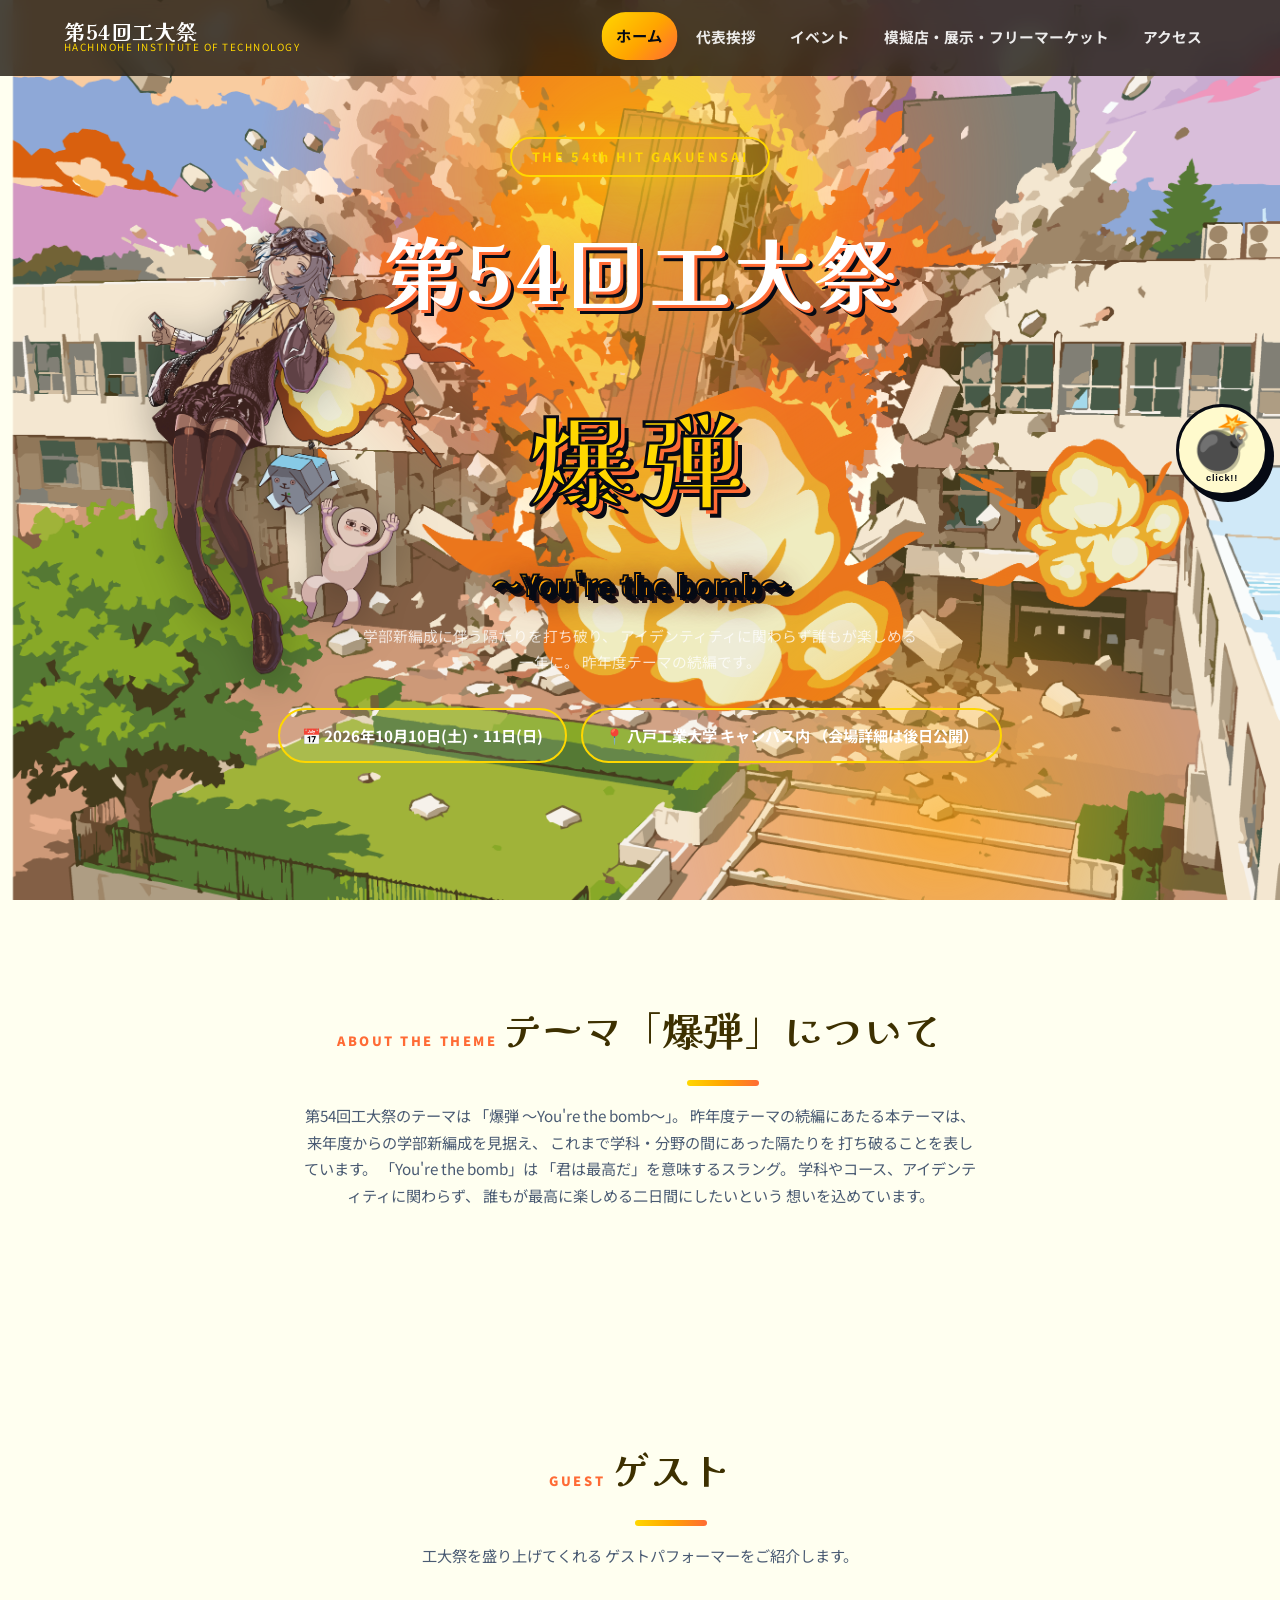
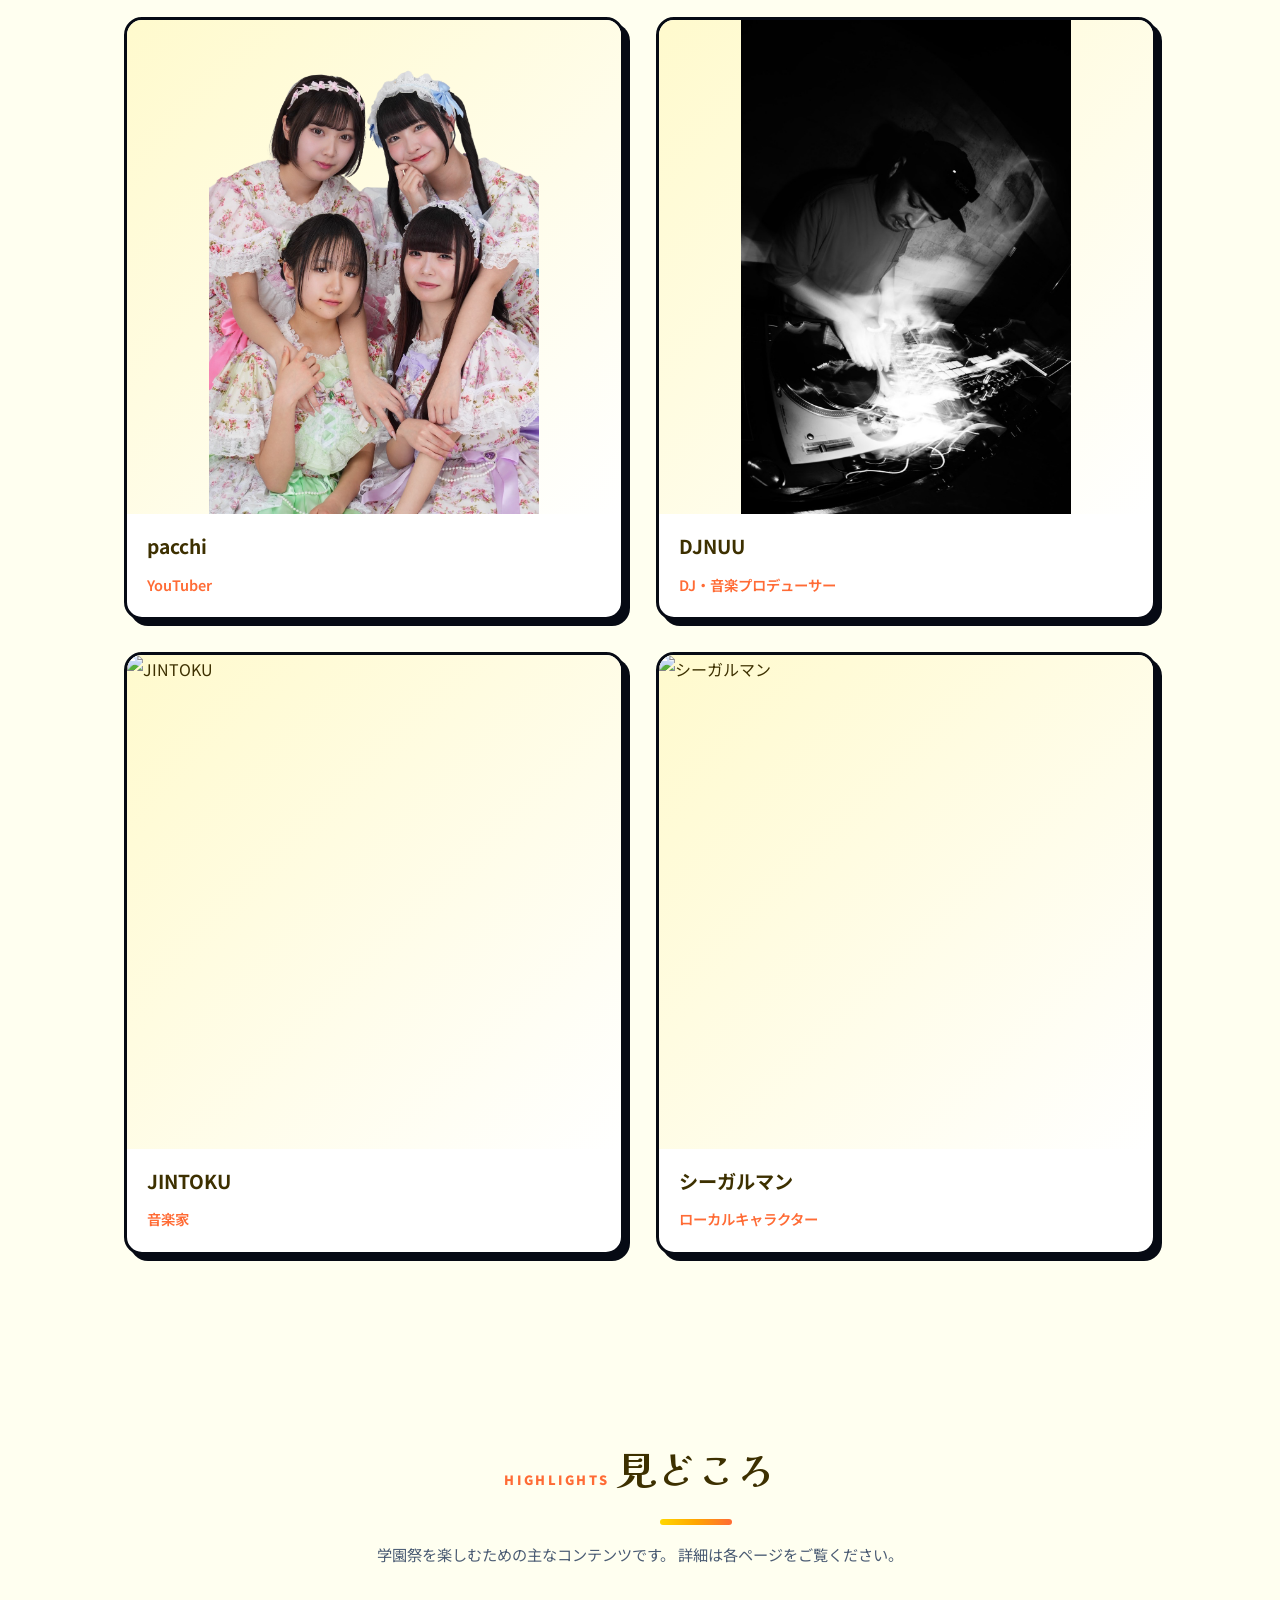
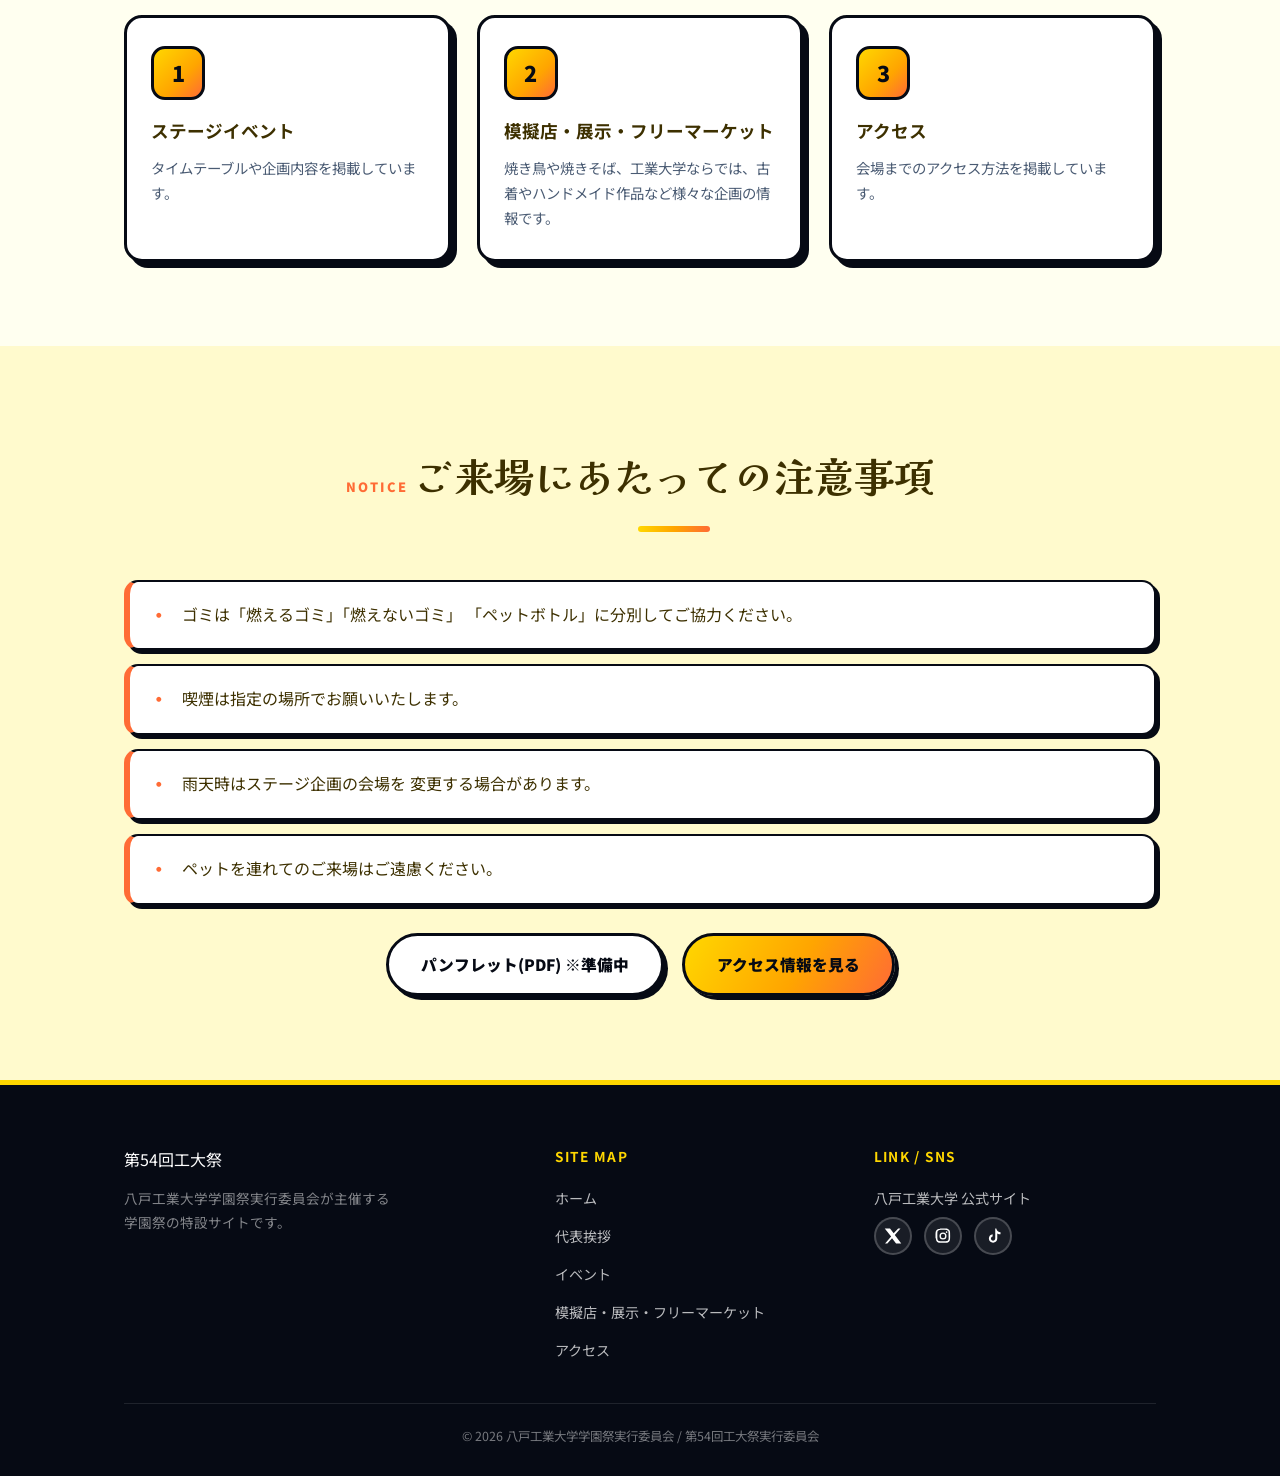
==== commit dc3c34ba: "サイト更新" ====
--- a/index.html
+++ b/index.html
@@ -1,490 +1,744 @@
 <!DOCTYPE html>
 <html lang="ja">
+
 <head>
-<meta charset="UTF-8">
-<meta name="viewport" content="width=device-width, initial-scale=1.0">
-<title>第54回工大祭 | 爆弾 〜You're the bomb〜</title>
-<meta name="description" content="第54回工大祭 特設サイト。テーマ「爆弾 〜You're the bomb〜」。2026年10月10日(土)・11日(日)開催。">
-<link rel="stylesheet" href="css/style.css">
+  <meta charset="UTF-8">
+  <meta name="viewport" content="width=device-width, initial-scale=1.0">
+
+  <title>第54回工大祭 | 爆弾 〜You're the bomb〜</title>
+
+  <meta
+    name="description"
+    content="第54回工大祭 特設サイト。テーマ「爆弾 〜You're the bomb〜」。2026年10月10日(土)・11日(日)開催。"
+  >
+
+  <link rel="stylesheet" href="css/style.css">
 </head>
 
 <body>
 
-<header class="site-header">
-  <div class="header-inner">
-
-    <a href="index.html" class="logo">
-      <span class="logo-main">第54回工大祭</span>
-      <span class="logo-sub">HACHINOHE INSTITUTE OF TECHNOLOGY</span>
-    </a>
-
-    <nav class="main-nav">
-      <ul>
-        <li><a href="index.html" class="active">ホーム</a></li>
-        <li><a href="greeting.html">代表挨拶</a></li>
-        <li><a href="events.html">イベント</a></li>
-        <li><a href="exhibits.html">企画・展示・模擬店</a></li>
-        <li><a href="access.html">アクセス</a></li>
-      </ul>
-    </nav>
-
-    <button class="nav-toggle" aria-label="メニューを開く">
-      <span></span>
-      <span></span>
-      <span></span>
-    </button>
-
-  </div>
-</header>
-
-
-<!-- 左右の余白に表示する爆弾 -->
-<button class="bomb-widget bomb-left" type="button" aria-label="工大祭までの日数を見る">
-  <span class="bomb-emoji">💣</span>
-  <span class="bomb-label">CLICK!</span>
-</button>
-
-<button class="bomb-widget bomb-right" type="button" aria-label="工大祭までの日数を見る">
-  <span class="bomb-emoji">💣</span>
-  <span class="bomb-label">CLICK!</span>
-</button>
-
-
-<!-- カウントダウン表示 -->
-<div class="countdown-overlay" aria-hidden="true">
-  <div class="countdown-content">
-    <div class="countdown-number"></div>
-    <div class="countdown-result"></div>
-  </div>
-</div>
-
-
-<section
-  class="hero"
-  style="background-image: url('images/explosion-bg.jpg'); background-size: cover; background-position: center; background-attachment: fixed;"
->
-
-  <div class="character-image">
-    <img src="images/character.png" alt="キャラクター">
-  </div>
-
-  <div class="burst-star"></div>
-
-  <div class="hero-content">
-
-    <span class="hero-eyebrow">THE 54th HIT GAKUENSAI</span>
-
-    <h1 class="hero-title">第54回工大祭</h1>
-
-    <p class="hero-theme-name">爆弾</p>
-
-    <p class="hero-theme">〜You're the bomb〜</p>
-
-    <p class="hero-note">
-      学部新編成に伴う隔たりを打ち破り、アイデンティティに関わらず誰もが楽しめる一年に。昨年度テーマの続編です。
-    </p>
-
-    <div class="hero-date">
-      <span>📅 2026年10月10日(土)・11日(日)</span>
-      <span>📍 八戸工業大学 キャンパス内（会場詳細は後日公開）</span>
-    </div>
-
-  </div>
-
-</section>
-
-
-<section class="section">
-  <div class="container">
-
-    <div class="section-head fade-in">
-      <span class="section-eyebrow">ABOUT THE THEME</span>
-
-      <h2 class="section-title">テーマ「爆弾」について</h2>
-
-      <p class="section-lead">
-        第54回工大祭のテーマは「爆弾 〜You're the bomb〜」。昨年度テーマの続編にあたる本テーマは、
-        来年度からの学部新編成を見据え、これまで学科・分野の間にあった隔たりを打ち破ることを表しています。
-        「You're the bomb」は「君は最高だ」を意味するスラング。学科やコース、アイデンティティに関わらず、
-        誰もが最高に楽しめる二日間にしたいという想いを込めています。
-      </p>
-    </div>
-
-  </div>
-</section>
-
-
-<section class="section">
-
-  <div class="container">
-
-    <div class="section-head fade-in">
-
-      <span class="section-eyebrow">GUEST</span>
-
-      <h2 class="section-title">ゲスト</h2>
-
-      <p class="section-lead">
-        工大祭を盛り上げてくれるゲストパフォーマーをご紹介します。
-      </p>
-
-    </div>
-
-
-    <div class="guests-grid fade-in">
-
-      <a
-        href="https://www.instagram.com/pacchi._.twinkle?igsh=MXR0azR4Y3hvMTc0ZA=="
-        target="_blank"
-        rel="noopener"
-        class="guest-card"
-      >
-
-        <div class="guest-image">
-          <img src="images/宣材写真_pacchi_透過.png" alt="pacchi">
-        </div>
-
-        <h3>pacchi</h3>
-        <p>YouTuber</p>
-
-      </a>
-
-
-      <a
-        href="https://www.instagram.com/dj_nuu?igsh=MWtkbHhpcWRyMGU3bw=="
-        target="_blank"
-        rel="noopener"
-        class="guest-card"
-      >
-
-        <div class="guest-image">
-          <img src="images/宣材写真_DJNUU.jpeg" alt="DJNUU">
-        </div>
-
-        <h3>DJNUU</h3>
-        <p>DJ・音楽プロデューサー</p>
-
-      </a>
-
-
-      <a
-        href="https://www.instagram.com/jintoku?igsh=MXR6Y3dpNXZjczM2"
-        target="_blank"
-        rel="noopener"
-        class="guest-card"
-      >
-
-        <div class="guest-image">
-          <img src="images/宣材写真_JINTOKU_透過.png" alt="JINTOKU">
-        </div>
-
-        <h3>JINTOKU</h3>
-        <p>音楽家</p>
-
-      </a>
-
-
-      <a
-        href="https://www.instagram.com/seagullman_8?igsh=aWZqeXJ5amJycW9q"
-        target="_blank"
-        rel="noopener"
-        class="guest-card"
-      >
-
-        <div class="guest-image">
-          <img src="images/seagullman2.png" alt="シーガルマン">
-        </div>
-
-        <h3>シーガルマン</h3>
-        <p>ローカルキャラクター</p>
-
-      </a>
-
-    </div>
-
-  </div>
-
-</section>
-
-
-<section class="section">
-
-  <div class="container">
-
-    <div class="section-head fade-in">
-
-      <span class="section-eyebrow">HIGHLIGHTS</span>
-
-      <h2 class="section-title">見どころ</h2>
-
-      <p class="section-lead">
-        学園祭を楽しむための主なコンテンツです。詳細は各ページをご覧ください。
-      </p>
-
-    </div>
-
-
-    <div class="grid fade-in">
-
-      <a class="card" href="events.html">
-
-        <div class="card-icon">1</div>
-
-        <h3>ステージイベント</h3>
-
-        <p>
-          タイムテーブルや企画内容を掲載しています。
-        </p>
-
-      </a>
-
-
-      <a class="card" href="exhibits.html">
-
-        <div class="card-icon">2</div>
-
-        <h3>企画・展示・模擬店</h3>
-
-        <p>
-          各団体による企画展示や模擬店の情報です。
-        </p>
-
-      </a>
-
-
-      <a class="card" href="access.html">
-
-        <div class="card-icon">3</div>
-
-        <h3>アクセス</h3>
-
-        <p>
-          会場までのアクセス方法を掲載しています。
-        </p>
-
-      </a>
-
-    </div>
-
-  </div>
-
-</section>
-
-
-<section class="section alt">
-
-  <div class="container">
-
-    <div class="section-head fade-in">
-
-      <span class="section-eyebrow">NOTICE</span>
-
-      <h2 class="section-title">ご来場にあたっての注意事項</h2>
-
-    </div>
-
-
-    <div class="notice-list fade-in">
-
-      <div class="notice-item">
-        <span class="mark">・</span>
-        <span>
-          ゴミは「燃えるゴミ」「燃えないゴミ」「ペットボトル」に分別してご協力ください（仮）。
-        </span>
-      </div>
-
-      <div class="notice-item">
-        <span class="mark">・</span>
-        <span>
-          喫煙は指定の場所でお願いいたします（仮）。
-        </span>
-      </div>
-
-      <div class="notice-item">
-        <span class="mark">・</span>
-        <span>
-          雨天時はステージ企画の会場を変更する場合があります（仮）。
-        </span>
-      </div>
-
-      <div class="notice-item">
-        <span class="mark">・</span>
-        <span>
-          ペットを連れてのご来場はご遠慮ください（仮）。
-        </span>
-      </div>
-
-    </div>
-
-
-    <div class="btn-row">
-
-      <a href="#" class="btn outline">
-        パンフレット(PDF) ※準備中
-      </a>
-
-      <a href="access.html" class="btn">
-        アクセス情報を見る
-      </a>
-
-    </div>
-
-  </div>
-
-</section>
-
-
-<section class="section">
-
-  <div class="container">
-
-    <div class="section-head fade-in">
-
-      <span class="section-eyebrow">CONTACT</span>
-
-      <h2 class="section-title">お問い合わせ</h2>
-
-      <p class="section-lead">
-        ご不明な点は下記フォームよりお気軽にお問い合わせください（フォームURLは準備中）。
-      </p>
-
-    </div>
-
-
-    <div class="btn-row">
-
-      <a href="#" class="btn">
-        お問い合わせフォーム ※準備中
-      </a>
-
-    </div>
-
-  </div>
-
-</section>
-
-
-<footer class="site-footer">
-
-  <div class="container">
-
-    <div class="footer-grid">
-
-
-      <div class="footer-brand">
+  <!-- =========================
+       Header
+  ========================== -->
+
+  <header class="site-header">
+
+    <div class="header-inner">
+
+      <a href="index.html" class="logo">
 
         <span class="logo-main">
           第54回工大祭
         </span>
 
-        <p>
-          八戸工業大学学園祭実行委員会が主催する学園祭の特設サイトです。
-        </p>
-
-      </div>
-
-
-      <div class="footer-col">
-
-        <h4>SITE MAP</h4>
+        <span class="logo-sub">
+          HACHINOHE INSTITUTE OF TECHNOLOGY
+        </span>
+
+      </a>
+
+
+      <nav class="main-nav">
 
         <ul>
 
           <li>
-            <a href="index.html">ホーム</a>
-          </li>
-
-          <li>
-            <a href="greeting.html">代表挨拶</a>
-          </li>
-
-          <li>
-            <a href="events.html">イベント</a>
-          </li>
-
-          <li>
-            <a href="exhibits.html">企画・展示・模擬店</a>
-          </li>
-
-          <li>
-            <a href="access.html">アクセス</a>
-          </li>
-
-        </ul>
-
-      </div>
-
-
-      <div class="footer-col">
-
-        <h4>LINK / SNS</h4>
-
-        <ul>
-
-          <li>
-            <a
-              href="https://www.hi-tech.ac.jp/"
-              target="_blank"
-              rel="noopener"
-            >
-              八戸工業大学 公式サイト
+            <a href="index.html" class="active">
+              ホーム
             </a>
           </li>
 
+          <li>
+            <a href="greeting.html">
+              代表挨拶
+            </a>
+          </li>
+
+          <li>
+            <a href="events.html">
+              イベント
+            </a>
+          </li>
+
+          <li>
+            <a href="exhibits.html">
+              模擬店・展示・フリーマーケット
+            </a>
+          </li>
+
+          <li>
+            <a href="access.html">
+              アクセス
+            </a>
+          </li>
+
         </ul>
 
-
-        <div class="sns-row">
-
-          <a href="#" aria-label="X">
-
-            <svg viewBox="0 0 24 24">
-
-              <path d="M18.9 2H22l-7.6 8.7L23 22h-6.9l-5.4-7-6.2 7H1.4l8.1-9.3L1 2h7l4.9 6.4L18.9 2z"/>
-
-            </svg>
-
-          </a>
-
-
-          <a href="#" aria-label="Instagram">
-
-            <svg viewBox="0 0 24 24">
-
-              <path d="M12 2c2.7 0 3 0 4.1.1 1 .04 1.7.2 2.3.4a4.6 4.6 0 0 1 2.6 2.6c.2.6.36 1.3.4 2.3.05 1.1.1 1.4.1 4.1s0 3-.1 4.1c-.04 1-.2 1.7-.4 2.3a4.6 4.6 0 0 1-2.6 2.6c-.6.2-1.3.36-2.3.4-1.1.05-1.4.1-4.1.1s-3 0-4.1-.1c-1-.04-1.7-.2-2.3-.4a4.6 4.6 0 0 1-2.6-2.6c-.2-.6-.36-1.3-.4-2.3C2 15 2 14.7 2 12s0-3 .1-4.1c.04-1 .2-1.7.4-2.3a4.6 4.6 0 0 1 2.6-2.6c.6-.2 1.3-.36 2.3-.4C8 2 8.3 2 12 2zm0 1.8c-2.6 0-2.9 0-4 .1-.8.03-1.3.16-1.6.27a2.8 2.8 0 0 0-1.6 1.6c-.1.3-.24.8-.27 1.6-.05 1.1-.06 1.4-.06 4s0 2.9.06 4c.03.8.17 1.3.27 1.6a2.8 2.8 0 0 0 1.6 1.6c.3.1.8.24 1.6.27 1.1.05 1.4.06 4 .06s2.9 0 4-.06c.8-.03 1.3-.17 1.6-.27a2.8 2.8 0 0 0 1.6-1.6c.1-.3.24-.8.27-1.6.05-1.1-.06-1.4-.06-4s0-2.9-.06-4a5 5 0 0 0-.27-1.6 2.8 2.8 0 0 0-1.6-1.6c-.3-.1-.8-.24-1.6-.27-1.1-.05-1.4-.1-4-.1zm0 3.5a4.7 4.7 0 1 1 0 9.4 4.7 4.7 0 0 1 0-9.4zm0 1.8a2.9 2.9 0 1 0 0 5.8 2.9 2.9 0 0 0 0-5.8zm5.9-2.2a1.1 1.1 0 1 1-2.2 0 1.1 1.1 0 0 1 2.2 0z"/>
-
-            </svg>
-
-          </a>
-
-
-          <a href="#" aria-label="TikTok">
-
-            <svg viewBox="0 0 24 24">
-
-              <path d="M14 2h2.4c.2 1.4.9 2.7 2 3.6 1 .9 2.3 1.4 3.6 1.5v2.6c-1.5 0-3-.4-4.3-1.2v6.9c0 3.1-2.5 5.6-5.6 5.6S6.5 18.5 6.5 15.4c0-2.9 2.2-5.3 5-5.6v2.7c-1.3.2-2.3 1.4-2.3 2.9 0 1.6 1.3 2.9 2.9 2.9s2.9-1.3 2.9-2.9V2z"/>
-
-            </svg>
-
-          </a>
+      </nav>
+
+
+      <button
+        class="nav-toggle"
+        aria-label="メニューを開く"
+        type="button"
+      >
+        <span></span>
+        <span></span>
+        <span></span>
+      </button>
+
+    </div>
+
+  </header>
+
+
+  <!-- =========================
+       Hero
+  ========================== -->
+
+  <section
+    class="hero"
+    style="
+      background-image: url('images/explosion-bg.jpg');
+      background-size: cover;
+      background-position: center;
+      background-attachment: fixed;
+    "
+  >
+
+    <!-- 左側の女の子 -->
+
+    <div class="character-image">
+
+      <img
+        src="images/character.png"
+        alt=""
+      >
+
+    </div>
+
+
+    <div class="hero-content">
+
+      <span class="hero-eyebrow">
+        THE 54th HIT GAKUENSAI
+      </span>
+
+
+      <h1 class="hero-title">
+        第54回工大祭
+      </h1>
+
+
+      <p class="hero-theme-name">
+        爆弾
+      </p>
+
+
+      <p class="hero-theme">
+        〜You're the bomb〜
+      </p>
+
+
+      <p class="hero-note">
+        学部新編成に伴う隔たりを打ち破り、
+        アイデンティティに関わらず誰もが楽しめる一年に。
+        昨年度テーマの続編です。
+      </p>
+
+
+      <div class="hero-date">
+
+        <span>
+          📅 2026年10月10日(土)・11日(日)
+        </span>
+
+        <span>
+          📍 八戸工業大学 キャンパス内
+          （会場詳細は後日公開）
+        </span>
+
+      </div>
+
+    </div>
+
+
+    <div class="scroll-cue"></div>
+
+  </section>
+
+
+  <!-- =========================
+       Theme
+  ========================== -->
+
+  <section class="section">
+
+    <div class="container">
+
+      <div class="section-head fade-in">
+
+        <span class="section-eyebrow">
+          ABOUT THE THEME
+        </span>
+
+        <h2 class="section-title">
+          テーマ「爆弾」について
+        </h2>
+
+        <p class="section-lead">
+          第54回工大祭のテーマは
+          「爆弾 〜You're the bomb〜」。
+          昨年度テーマの続編にあたる本テーマは、
+          来年度からの学部新編成を見据え、
+          これまで学科・分野の間にあった隔たりを
+          打ち破ることを表しています。
+          「You're the bomb」は
+          「君は最高だ」を意味するスラング。
+          学科やコース、アイデンティティに関わらず、
+          誰もが最高に楽しめる二日間にしたいという
+          想いを込めています。
+        </p>
+
+      </div>
+
+    </div>
+
+  </section>
+
+
+  <!-- =========================
+       Guests
+  ========================== -->
+
+  <section class="section">
+
+    <div class="container">
+
+      <div class="section-head fade-in">
+
+        <span class="section-eyebrow">
+          GUEST
+        </span>
+
+        <h2 class="section-title">
+          ゲスト
+        </h2>
+
+        <p class="section-lead">
+          工大祭を盛り上げてくれる
+          ゲストパフォーマーをご紹介します。
+        </p>
+
+      </div>
+
+
+      <div class="guests-grid fade-in">
+
+
+        <!-- pacchi -->
+
+        <a
+          href="https://www.instagram.com/pacchi._.twinkle/"
+          target="_blank"
+          rel="noopener"
+          class="guest-card"
+        >
+
+          <div class="guest-image">
+
+            <img
+              src="images/宣材写真_pacchi_透過.png"
+              alt="pacchi"
+            >
+
+          </div>
+
+          <h3>
+            pacchi
+          </h3>
+
+          <p>
+            YouTuber
+          </p>
+
+        </a>
+
+
+        <!-- DJNUU -->
+
+        <a
+          href="https://www.instagram.com/dj_nuu/"
+          target="_blank"
+          rel="noopener"
+          class="guest-card"
+        >
+
+          <div class="guest-image">
+
+            <img
+              src="images/宣材写真_DJNUU.jpeg"
+              alt="DJNUU"
+            >
+
+          </div>
+
+          <h3>
+            DJNUU
+          </h3>
+
+          <p>
+            DJ・音楽プロデューサー
+          </p>
+
+        </a>
+
+
+        <!-- JINTOKU -->
+
+        <a
+          href="https://www.instagram.com/jintoku/"
+          target="_blank"
+          rel="noopener"
+          class="guest-card"
+        >
+
+          <div class="guest-image">
+
+            <img
+              src="images/宣材写真_JINTOKU_透過.png"
+              alt="JINTOKU"
+            >
+
+          </div>
+
+          <h3>
+            JINTOKU
+          </h3>
+
+          <p>
+            音楽家
+          </p>
+
+        </a>
+
+
+        <!-- シーガルマン -->
+
+        <a
+          href="https://www.instagram.com/seagullman_8/"
+          target="_blank"
+          rel="noopener"
+          class="guest-card"
+        >
+
+          <div class="guest-image">
+
+            <img
+              src="images/seagullman2.png"
+              alt="シーガルマン"
+            >
+
+          </div>
+
+          <h3>
+            シーガルマン
+          </h3>
+
+          <p>
+            ローカルキャラクター
+          </p>
+
+        </a>
+
+      </div>
+
+    </div>
+
+  </section>
+
+
+  <!-- =========================
+       Highlights
+  ========================== -->
+
+  <section class="section">
+
+    <div class="container">
+
+      <div class="section-head fade-in">
+
+        <span class="section-eyebrow">
+          HIGHLIGHTS
+        </span>
+
+        <h2 class="section-title">
+          見どころ
+        </h2>
+
+        <p class="section-lead">
+          学園祭を楽しむための主なコンテンツです。
+          詳細は各ページをご覧ください。
+        </p>
+
+      </div>
+
+
+      <div class="grid fade-in">
+
+
+        <a
+          class="card"
+          href="events.html"
+        >
+
+          <div class="card-icon">
+            1
+          </div>
+
+          <h3>
+            ステージイベント
+          </h3>
+
+          <p>
+            タイムテーブルや企画内容を掲載しています。
+          </p>
+
+        </a>
+
+
+        <a
+          class="card"
+          href="exhibits.html"
+        >
+
+          <div class="card-icon">
+            2
+          </div>
+
+          <h3>
+            模擬店・展示・フリーマーケット
+          </h3>
+
+          <p>
+            焼き鳥や焼きそば、工業大学ならでは、古着やハンドメイド作品など様々な企画の情報です。
+          </p>
+
+        </a>
+
+
+        <a
+          class="card"
+          href="access.html"
+        >
+
+          <div class="card-icon">
+            3
+          </div>
+
+          <h3>
+            アクセス
+          </h3>
+
+          <p>
+            会場までのアクセス方法を掲載しています。
+          </p>
+
+        </a>
+
+      </div>
+
+    </div>
+
+  </section>
+
+
+  <!-- =========================
+       Notice
+  ========================== -->
+
+  <section class="section alt">
+
+    <div class="container">
+
+      <div class="section-head fade-in">
+
+        <span class="section-eyebrow">
+          NOTICE
+        </span>
+
+        <h2 class="section-title">
+          ご来場にあたっての注意事項
+        </h2>
+
+      </div>
+
+
+      <div class="notice-list fade-in">
+
+
+        <div class="notice-item">
+
+          <span class="mark">
+            ・
+          </span>
+
+          <span>
+            ゴミは「燃えるゴミ」「燃えないゴミ」
+            「ペットボトル」に分別してご協力ください。
+          </span>
 
         </div>
 
-      </div>
-
-    </div>
-
-
-    <div class="footer-bottom">
-      &copy; 2026 八戸工業大学学園祭実行委員会 / 第54回工大祭実行委員会
-    </div>
-
+
+        <div class="notice-item">
+
+          <span class="mark">
+            ・
+          </span>
+
+          <span>
+            喫煙は指定の場所でお願いいたします。
+          </span>
+
+        </div>
+
+
+        <div class="notice-item">
+
+          <span class="mark">
+            ・
+          </span>
+
+          <span>
+            雨天時はステージ企画の会場を
+            変更する場合があります。
+          </span>
+
+        </div>
+
+
+        <div class="notice-item">
+
+          <span class="mark">
+            ・
+          </span>
+
+          <span>
+            ペットを連れてのご来場はご遠慮ください。
+          </span>
+
+        </div>
+
+      </div>
+
+
+      <div class="btn-row">
+
+        <a
+          href="#"
+          class="btn outline"
+        >
+          パンフレット(PDF) ※準備中
+        </a>
+
+        <a
+          href="access.html"
+          class="btn"
+        >
+          アクセス情報を見る
+        </a>
+
+      </div>
+
+    </div>
+
+  </section>
+
+
+  <!-- =========================
+       Footer
+  ========================== -->
+
+  <footer class="site-footer">
+
+    <div class="container">
+
+      <div class="footer-grid">
+
+
+        <div class="footer-brand">
+
+          <span class="logo-main">
+            第54回工大祭
+          </span>
+
+          <p>
+            八戸工業大学学園祭実行委員会が主催する
+            学園祭の特設サイトです。
+          </p>
+
+        </div>
+
+
+        <div class="footer-col">
+
+          <h4>
+            SITE MAP
+          </h4>
+
+          <ul>
+
+            <li>
+              <a href="index.html">
+                ホーム
+              </a>
+            </li>
+
+            <li>
+              <a href="greeting.html">
+                代表挨拶
+              </a>
+            </li>
+
+            <li>
+              <a href="events.html">
+                イベント
+              </a>
+            </li>
+
+            <li>
+              <a href="exhibits.html">
+                模擬店・展示・フリーマーケット
+              </a>
+            </li>
+
+            <li>
+              <a href="access.html">
+                アクセス
+              </a>
+            </li>
+
+          </ul>
+
+        </div>
+
+
+        <div class="footer-col">
+
+          <h4>
+            LINK / SNS
+          </h4>
+
+          <ul>
+
+            <li>
+
+              <a
+                href="https://www.hi-tech.ac.jp/"
+                target="_blank"
+                rel="noopener"
+              >
+                八戸工業大学 公式サイト
+              </a>
+
+            </li>
+
+          </ul>
+
+
+          <div class="sns-row">
+
+
+            <a
+              href="#"
+              aria-label="X"
+            >
+
+              <svg viewBox="0 0 24 24">
+
+                <path d="M18.9 2H22l-7.6 8.7L23 22h-6.9l-5.4-7-6.2 7H1.4l8.1-9.3L1 2h7l4.9 6.4L18.9 2z"/>
+
+              </svg>
+
+            </a>
+
+
+            <a
+              href="#"
+              aria-label="Instagram"
+            >
+
+              <svg viewBox="0 0 24 24">
+
+                <path d="M12 2c2.7 0 3 0 4.1.1 1 .04 1.7.2 2.3.4a4.6 4.6 0 0 1 2.6 2.6c.2.6.36 1.3.4 2.3.05 1.1.1 1.4.1 4.1s0 3-.1 4.1c-.04 1-.2 1.7-.4 2.3a4.6 4.6 0 0 1-2.6 2.6c-.6.2-1.3.36-2.3.4-1.1.05-1.4.1-4.1.1s-3 0-4.1-.1c-1-.04-1.7-.2-2.3-.4a4.6 4.6 0 0 1-2.6-2.6c-.2-.6-.36-1.3-.4-2.3C2 15 2 14.7 2 12s0-3 .1-4.1c.04-1 .2-1.7.4-2.3a4.6 4.6 0 0 1 2.6-2.6c.6-.2 1.3-.36 2.3-.4C8 2 8.3 2 12 2zm0 1.8c-2.6 0-2.9 0-4 .1-.8.03-1.3.16-1.6.27a2.8 2.8 0 0 0-1.6 1.6c-.1.3-.24.8-.27 1.6-.05 1.1-.06 1.4-.06 4s0 2.9.06 4c.03.8.17 1.3.27 1.6a2.8 2.8 0 0 0 1.6 1.6c.3.1.8.24 1.6.27 1.1.05 1.4.06 4 .06s2.9 0 4-.06c.8-.03 1.3-.17 1.6-.27a2.8 2.8 0 0 0 1.6-1.6c.1-.3.24-.8.27-1.6.05-1.1-.06-1.4-.06-4s0-2.9-.06-4a5 5 0 0 0-.27-1.6 2.8 2.8 0 0 0-1.6-1.6c-.3-.1-.8-.24-1.6-.27-1.1-.05-1.4-.1-4-.1zm0 3.5a4.7 4.7 0 1 1 0 9.4 4.7 4.7 0 0 1 0-9.4zm0 1.8a2.9 2.9 0 1 0 0 5.8 2.9 2.9 0 0 0 0-5.8zm5.9-2.2a1.1 1.1 0 1 1-2.2 0 1.1 1.1 0 0 1 2.2 0z"/>
+
+              </svg>
+
+            </a>
+
+
+            <a
+              href="#"
+              aria-label="TikTok"
+            >
+
+              <svg viewBox="0 0 24 24">
+
+                <path d="M14 2h2.4c.2 1.4.9 2.7 2 3.6 1 .9 2.3 1.4 3.6 1.5v2.6c-1.5 0-3-.4-4.3-1.2v6.9c0 3.1-2.5 5.6-5.6 5.6S6.5 18.5 6.5 15.4c0-2.9 2.2-5.3 5-5.6v2.7c-1.3.2-2.3 1.4-2.3 2.9 0 1.6 1.3 2.9 2.9 2.9s2.9-1.3 2.9-2.9V2z"/>
+
+              </svg>
+
+            </a>
+
+          </div>
+
+        </div>
+
+      </div>
+
+
+      <div class="footer-bottom">
+
+        &copy; 2026 八戸工業大学学園祭実行委員会
+        / 第54回工大祭実行委員会
+
+      </div>
+
+    </div>
+
+  </footer>
+
+
+  <!-- =========================
+       爆弾ボタン
+  ========================== -->
+
+  <button
+    id="bomb-trigger"
+    class="bomb-trigger countdown-bomb"
+    type="button"
+    aria-label="工大祭までのカウントダウンを見る"
+  >
+    <span class="bomb-icon">💣</span>
+    <span class="bomb-label">click!!</span>
+  </button>
+
+
+  <div
+    class="countdown-overlay"
+    id="countdown-overlay"
+    aria-live="polite"
+    aria-hidden="true"
+  >
+    <div class="countdown-content">
+      <div class="countdown-number">3</div>
+    </div>
   </div>
 
-</footer>
-
-
-<script src="js/script.js"></script>
+
+  <script src="js/script.js"></script>
 
 </body>
+
 </html>
--- a/css/style.css
+++ b/css/style.css
@@ -493,9 +493,11 @@
 
 /* ---------- Side Bomb ---------- */
 
-.bomb-widget {
+.bomb-widget,
+.bomb-trigger {
   position: fixed;
   top: 50%;
+  right: max(12px, calc(50% - 650px));
   z-index: 900;
   width: 92px;
   height: 92px;
@@ -523,17 +525,20 @@
   right: max(12px, calc(50% - 650px));
 }
 
-.bomb-widget:hover {
+.bomb-widget:hover,
+.bomb-trigger:hover {
   transform: translateY(-50%) scale(1.08) rotate(-4deg);
   box-shadow: 8px 8px 0 var(--c-black);
   background: var(--c-yellow);
 }
 
-.bomb-widget:active {
+.bomb-widget:active,
+.bomb-trigger:active {
   transform: translateY(-50%) scale(0.94);
 }
 
-.bomb-emoji {
+.bomb-emoji,
+.bomb-icon {
   display: block;
   font-size: 3.2rem;
   line-height: 1;
@@ -549,7 +554,8 @@
   color: var(--c-black);
 }
 
-.bomb-widget.bomb-shake {
+.bomb-widget.bomb-shake,
+.bomb-trigger.bomb-shake {
   animation: bombShake 0.55s ease-in-out;
 }
 
@@ -588,53 +594,162 @@
   align-items: center;
   justify-content: center;
   padding: 24px;
-  background: rgba(6,10,20,0.82);
-  backdrop-filter: blur(8px);
+  background: rgba(6,10,20,0.55);
+  backdrop-filter: blur(6px);
   opacity: 0;
   visibility: hidden;
   pointer-events: none;
   transition: opacity 0.25s ease, visibility 0.25s ease;
 }
 
-.countdown-overlay.show {
+.countdown-overlay.show,
+.countdown-overlay.active {
   opacity: 1;
   visibility: visible;
   pointer-events: auto;
 }
 
+.countdown-overlay::before,
+.countdown-overlay::after {
+  content: "";
+  position: absolute;
+  border-radius: 50%;
+  opacity: 0;
+  transform: scale(0.2);
+  pointer-events: none;
+}
+
+.countdown-overlay::before {
+  width: min(40vw, 320px);
+  height: min(40vw, 320px);
+  background: radial-gradient(circle, rgba(255,255,255,0.9) 0%, rgba(255,205,87,0.8) 18%, rgba(255,120,40,0.4) 38%, rgba(255,120,40,0) 72%);
+}
+
+.countdown-overlay::after {
+  width: min(58vw, 420px);
+  height: min(58vw, 420px);
+  border: 10px solid rgba(255, 220, 120, 0.7);
+  box-shadow: 0 0 30px rgba(255, 165, 0, 0.55);
+}
+
+.countdown-overlay.exploding::before,
+.countdown-overlay.exploding::after {
+  opacity: 1;
+  animation: explosionBurst 0.8s ease-out forwards;
+}
+
+@keyframes explosionBurst {
+
+  0% {
+    opacity: 0;
+    transform: scale(0.2);
+  }
+
+  25% {
+    opacity: 1;
+    transform: scale(0.8);
+  }
+
+  60% {
+    opacity: 1;
+    transform: scale(1.5);
+  }
+
+  100% {
+    opacity: 0;
+    transform: scale(2.2);
+  }
+
+}
+
 .countdown-content {
-  width: min(760px, 92vw);
-  min-height: 280px;
+  position: relative;
+  z-index: 1;
   display: flex;
   align-items: center;
   justify-content: center;
-  flex-direction: column;
   text-align: center;
-  padding: 40px;
-  background: var(--c-yellow-soft);
-  border: 5px solid var(--c-black);
-  border-radius: 28px;
-  box-shadow:
-    12px 12px 0 var(--c-black),
-    0 0 60px rgba(255,215,0,0.35);
-  transform: scale(0.8) rotate(-2deg);
+  width: auto;
+  min-height: 0;
+  padding: 0;
+  background: transparent;
+  border: none;
+  border-radius: 0;
+  box-shadow: none;
+  transform: none;
   transition: transform 0.3s ease;
 }
 
 .countdown-overlay.show .countdown-content {
-  transform: scale(1) rotate(0deg);
+  transform: none;
 }
 
 .countdown-number {
+  display: block;
   font-family: 'Kaisei Decol', serif;
   font-size: clamp(7rem, 20vw, 13rem);
   line-height: 0.9;
   font-weight: 900;
-  color: var(--c-red);
-  -webkit-text-stroke: 4px var(--c-black);
+  color: #fff5d4;
+  letter-spacing: 0.04em;
+  white-space: normal;
   text-shadow:
-    7px 7px 0 var(--c-black),
-    0 0 35px rgba(255,165,0,0.55);
+    0 0 24px rgba(255,220,120,0.9),
+    0 12px 32px rgba(0,0,0,0.35),
+    6px 6px 0 rgba(255,120,40,0.9);
+  opacity: 0;
+  transform: scale(0.5) translateY(18px);
+  animation: countReveal 0.7s cubic-bezier(.2, .8, .2, 1) forwards;
+}
+
+.countdown-overlay.exploding .countdown-number {
+  color: #ffef9a;
+  text-shadow:
+    0 0 24px rgba(255,230,100,0.9),
+    0 0 56px rgba(255,120,40,0.8);
+  animation: countBurst 0.8s ease-out forwards;
+}
+
+.countdown-overlay.result-visible .countdown-number {
+  animation: resultPop 0.9s cubic-bezier(.34,1.56,.64,1) both;
+}
+
+@keyframes countReveal {
+
+  0% {
+    opacity: 0;
+    transform: scale(0.5) translateY(18px);
+  }
+
+  100% {
+    opacity: 1;
+    transform: scale(1) translateY(0);
+  }
+
+}
+
+@keyframes countBurst {
+
+  0% {
+    opacity: 1;
+    transform: scale(1) rotate(0deg);
+  }
+
+  30% {
+    opacity: 1;
+    transform: scale(1.5) rotate(-8deg);
+  }
+
+  70% {
+    opacity: 0.8;
+    transform: scale(2.2) rotate(8deg);
+  }
+
+  100% {
+    opacity: 0;
+    transform: scale(3.5) rotate(12deg);
+  }
+
 }
 
 .countdown-result {
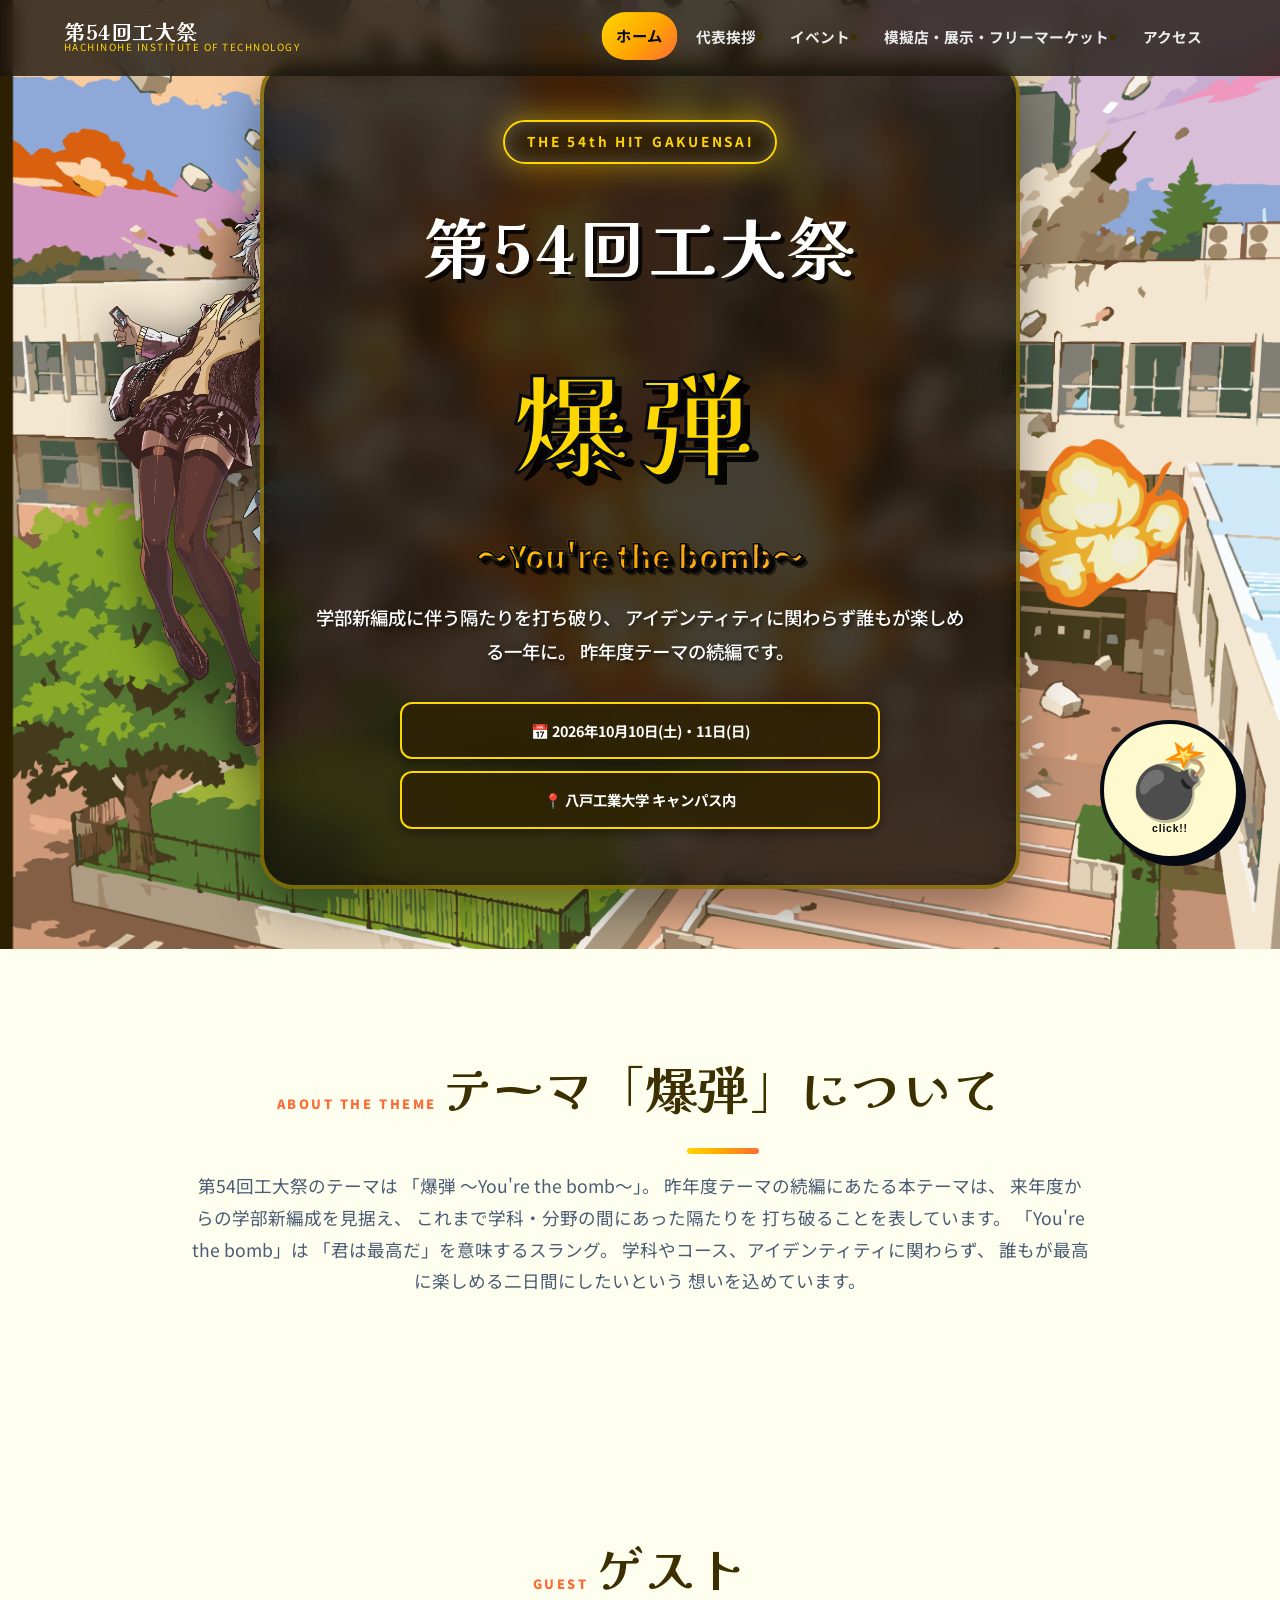
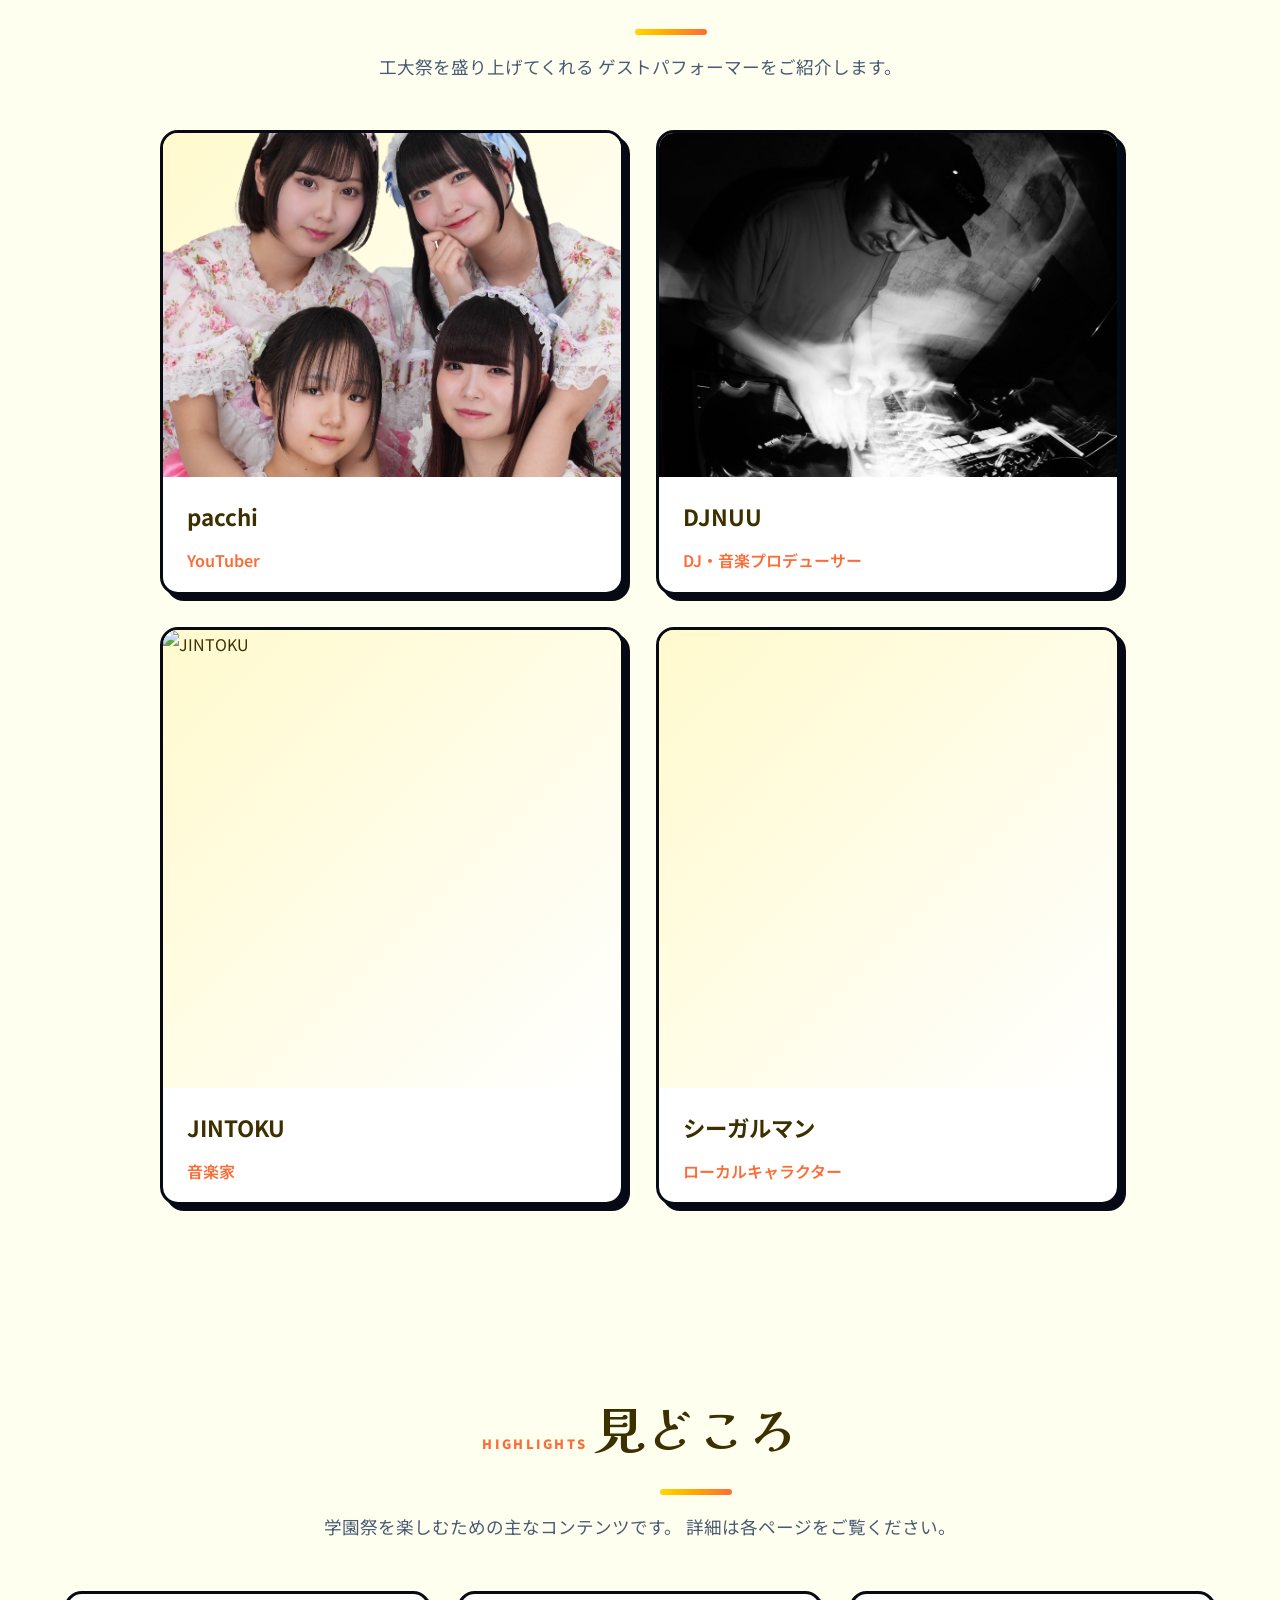
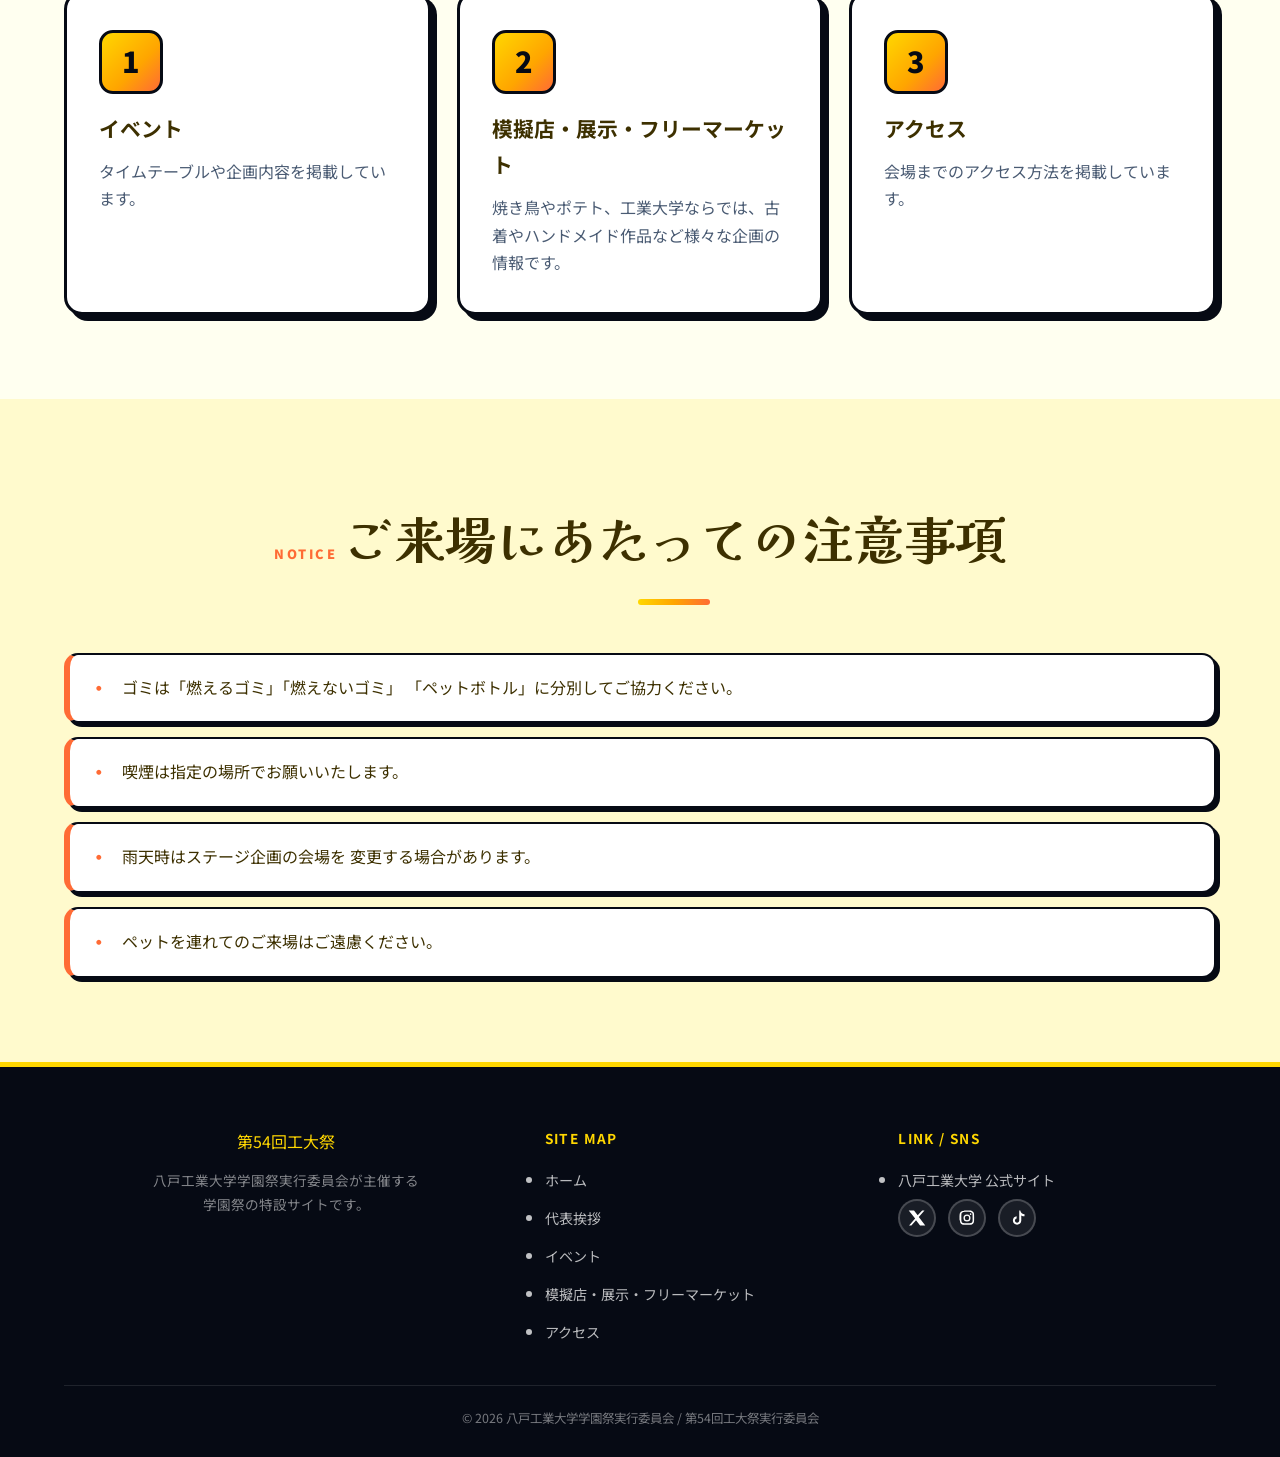
==== commit 13078a14: "サイト更新" ====
--- a/index.html
+++ b/index.html
@@ -96,15 +96,7 @@
        Hero
   ========================== -->
 
-  <section
-    class="hero"
-    style="
-      background-image: url('images/explosion-bg.jpg');
-      background-size: cover;
-      background-position: center;
-      background-attachment: fixed;
-    "
-  >
+  <section class="hero">
 
     <!-- 左側の女の子 -->
 
@@ -146,22 +138,28 @@
         昨年度テーマの続編です。
       </p>
 
-
       <div class="hero-date">
-
         <span>
           📅 2026年10月10日(土)・11日(日)
         </span>
 
         <span>
           📍 八戸工業大学 キャンパス内
-          （会場詳細は後日公開）
         </span>
-
-      </div>
-
-    </div>
-
+      </div>
+
+
+    </div>
+
+    <!-- カレンダーウィジェット -->
+    <div class="calendar-widget">
+      <div class="calendar-nav">
+        <button class="calendar-prev" aria-label="前の月">◀</button>
+        <span class="calendar-month-year"></span>
+        <button class="calendar-next" aria-label="次の月">▶</button>
+      </div>
+      <div class="calendar-grid" id="calendarGrid"></div>
+    </div>
 
     <div class="scroll-cue"></div>
 
@@ -242,7 +240,7 @@
           href="https://www.instagram.com/pacchi._.twinkle/"
           target="_blank"
           rel="noopener"
-          class="guest-card"
+          class="guest-card guest-card--full guest-card--pacchi"
         >
 
           <div class="guest-image">
@@ -271,7 +269,7 @@
           href="https://www.instagram.com/dj_nuu/"
           target="_blank"
           rel="noopener"
-          class="guest-card"
+          class="guest-card guest-card--full"
         >
 
           <div class="guest-image">
@@ -329,7 +327,7 @@
           href="https://www.instagram.com/seagullman_8/"
           target="_blank"
           rel="noopener"
-          class="guest-card"
+          class="guest-card guest-card--full guest-card--seagullman"
         >
 
           <div class="guest-image">
@@ -397,7 +395,7 @@
           </div>
 
           <h3>
-            ステージイベント
+            イベント
           </h3>
 
           <p>
@@ -421,7 +419,7 @@
           </h3>
 
           <p>
-            焼き鳥や焼きそば、工業大学ならでは、古着やハンドメイド作品など様々な企画の情報です。
+            焼き鳥やポテト、工業大学ならでは、古着やハンドメイド作品など様々な企画の情報です。
           </p>
 
         </a>
@@ -532,24 +530,6 @@
 
       </div>
 
-
-      <div class="btn-row">
-
-        <a
-          href="#"
-          class="btn outline"
-        >
-          パンフレット(PDF) ※準備中
-        </a>
-
-        <a
-          href="access.html"
-          class="btn"
-        >
-          アクセス情報を見る
-        </a>
-
-      </div>
 
     </div>
 
@@ -651,7 +631,9 @@
 
 
             <a
-              href="#"
+              href="https://x.com/hit_kouhou?s=11&t=AxPVY3JttAWnQgdFJt8Jvg"
+              target="_blank"
+              rel="noopener"
               aria-label="X"
             >
 
@@ -665,7 +647,9 @@
 
 
             <a
-              href="#"
+              href="https://www.instagram.com/hit_gakuyukai?igsh=MXNpZ2ZldGc5MXQybg=="
+              target="_blank"
+              rel="noopener"
               aria-label="Instagram"
             >
 
@@ -679,7 +663,9 @@
 
 
             <a
-              href="#"
+              href="https://lite.tiktok.com/t/ZS9kXMqnS1MSh-QpOwo/"
+              target="_blank"
+              rel="noopener"
               aria-label="TikTok"
             >
 
--- a/css/style.css
+++ b/css/style.css
@@ -47,19 +47,12 @@
   text-decoration: none;
 }
 
-ul {
-  list-style: none;
-}
-
 .container {
   width: 100%;
-  max-width: 1080px;
+  max-width: 1200px;
   margin: 0 auto;
   padding: 0 24px;
 }
-
-
-/* ---------- Header ---------- */
 
 .site-header {
   position: fixed;
@@ -180,7 +173,7 @@
   transform: translateY(-6px) rotate(-45deg);
 }
 
-@media (max-width: 880px) {
+@media (max-width: 1100px) {
 
   .nav-toggle {
     display: block;
@@ -220,6 +213,20 @@
     font-size: 1.05rem;
     border-radius: 12px;
   }
+
+  .access-grid {
+    grid-template-columns: 1fr;
+  }
+
+  .category-grid {
+    grid-template-columns: repeat(2, minmax(0, 1fr));
+  }
+}
+
+@media (max-width: 560px) {
+  .category-grid {
+    grid-template-columns: 1fr;
+  }
 }
 
 
@@ -234,6 +241,62 @@
     radial-gradient(circle, rgba(255,255,255,0.16) 1.6px, transparent 1.6px),
     radial-gradient(circle at 50% 45%, #2D2000 0%, var(--c-black) 72%);
   background-size: auto, auto, auto, 22px 22px, auto;
+  min-height: 350px;
+  display: flex;
+  align-items: center;
+  justify-content: center;
+  text-align: center;
+  color: #fff;
+  padding: 60px 24px;
+}
+
+.page-hero {
+  margin-top: var(--header-h);
+}
+
+.page-hero div {
+  max-width: 700px;
+}
+
+.page-hero p {
+  color: #fff;
+  font-size: 1.1rem;
+  font-weight: 500;
+}
+
+.page-hero .page-hero-eyebrow {
+  display: inline-block;
+  padding: 7px 20px;
+  border: 2px solid var(--c-yellow);
+  border-radius: 999px;
+  font-size: 0.8rem;
+  font-weight: 700;
+  letter-spacing: 0.2em;
+  color: var(--c-yellow);
+  margin-bottom: 18px;
+  box-shadow: 0 0 24px rgba(255,215,0,0.35);
+}
+
+.page-hero h1 {
+  font-family: 'Kaisei Decol', serif;
+  font-size: clamp(2rem, 5vw, 3.5rem);
+  font-weight: 700;
+  letter-spacing: 0.04em;
+  color: #fff;
+  text-shadow:
+    2px 2px 0 var(--c-red),
+    4px 4px 0 var(--c-black),
+    0 0 40px rgba(255,107,53,0.6);
+  margin-bottom: 18px;
+  white-space: nowrap;
+}
+
+.page-hero small {
+  display: block;
+  font-size: 0.9rem;
+  font-weight: 400;
+  color: rgba(255,255,255,0.95);
+  line-height: 1.7;
 }
 
 
@@ -247,20 +310,25 @@
   justify-content: center;
   text-align: center;
   overflow: hidden;
+  background-color: #2D2000;
+  background-image: url('../images/explosion-bg.jpg');
   background-size: cover;
-  background-position: center;
+  background-position: center center;
+  background-repeat: no-repeat;
   background-attachment: fixed;
 }
 
 .character-image {
   position: absolute;
-  left: 5%;
+  left: 12px;
   top: 50%;
-  transform: translateY(-50%);
+  transform: translateY(-50%) scale(1.15);
+  transform-origin: left center;
   z-index: 2;
-  width: 400px;
-  height: 500px;
+  width: 430px;
+  height: 620px;
   pointer-events: none;
+  filter: drop-shadow(8px 12px 20px rgba(0,0,0,0.4));
 }
 
 .character-image img {
@@ -272,59 +340,9 @@
 
 .hero::before,
 .hero::after {
-  content: "";
-  position: absolute;
-  border-radius: 50%;
-  filter: blur(4px);
-  opacity: 0.9;
-  animation: pulse 4s ease-in-out infinite;
-}
-
-.hero::before {
-  width: 760px;
-  height: 760px;
-  background: radial-gradient(circle, rgba(255,215,0,0.6), rgba(255,107,53,0.32) 45%, transparent 72%);
-  top: -200px;
-  left: 50%;
-  transform: translateX(-50%);
-}
-
-.hero::after {
-  width: 520px;
-  height: 520px;
-  background: radial-gradient(circle, rgba(255,165,0,0.65), transparent 70%);
-  bottom: -180px;
-  right: 6%;
-  animation-delay: 1.2s;
-}
-
-@keyframes pulse {
-
-  0%, 100% {
-    transform: scale(1) translateX(-50%);
-  }
-
-  50% {
-    transform: scale(1.15) translateX(-50%);
-  }
-
-}
-
-.hero::after {
-  animation-name: pulse2;
-}
-
-@keyframes pulse2 {
-
-  0%, 100% {
-    transform: scale(1);
-  }
-
-  50% {
-    transform: scale(1.2);
-  }
-
-}
+  display: none;
+}
+
 
 .burst-star {
   display: none;
@@ -371,46 +389,50 @@
   position: relative;
   z-index: 2;
   color: #fff;
-  padding: 0 24px;
+  text-align: center;
+  background: rgba(18, 12, 6, 0.78);
+  border-radius: 34px;
+  padding: 80px 88px;
+  max-width: 900px;
+  backdrop-filter: blur(14px);
+  border: 4px solid rgba(255, 215, 0, 0.4);
+  box-shadow: 0 22px 48px rgba(0,0,0,0.38), inset 0 0 32px rgba(0,0,0,0.3);
 }
 
 .hero-eyebrow {
   display: inline-block;
-  padding: 7px 20px;
+  padding: 8px 22px;
   border: 2px solid var(--c-yellow);
   border-radius: 999px;
-  font-size: 0.8rem;
+  font-size: 0.85rem;
   font-weight: 700;
   letter-spacing: 0.2em;
   color: var(--c-yellow);
   margin-bottom: 22px;
-  box-shadow: 0 0 24px rgba(255,215,0,0.35);
+  box-shadow: 0 0 32px rgba(255,215,0,0.5), inset 0 0 16px rgba(255,255,255,0.2);
+  background: rgba(45, 32, 0, 0.5);
 }
 
 .hero-title {
   font-family: 'Kaisei Decol', serif;
-  font-size: clamp(2.6rem, 7vw, 5rem);
+  font-size: clamp(2.5rem, 7vw, 4.2rem);
   font-weight: 700;
   letter-spacing: 0.04em;
   color: #fff;
-  text-shadow:
-    3px 3px 0 var(--c-red),
-    6px 6px 0 var(--c-black),
-    0 0 50px rgba(255,107,53,0.7);
+  margin-bottom: 12px;
+  text-shadow: 4px 4px 0 rgba(0,0,0,0.8);
 }
 
 .hero-theme-name {
-  margin-top: 26px;
+  margin-top: 16px;
+  margin-bottom: 12px;
   font-family: 'Kaisei Decol', serif;
-  font-size: clamp(3rem, 9vw, 6.4rem);
-  font-weight: 700;
-  letter-spacing: 0.08em;
+  font-size: clamp(4rem, 9vw, 7rem);
+  font-weight: 900;
+  letter-spacing: 0.12em;
   color: var(--c-yellow);
   -webkit-text-stroke: 3px var(--c-black);
-  text-shadow:
-    5px 5px 0 var(--c-red),
-    9px 9px 0 var(--c-black),
-    0 0 60px rgba(255,215,0,0.6);
+  text-shadow: 8px 8px 0 rgba(0,0,0,0.9);
   animation:
     bounceIn 1.1s cubic-bezier(.34,1.56,.64,1) both,
     wiggle 4.5s ease-in-out 1.2s infinite;
@@ -448,8 +470,9 @@
 }
 
 .hero-theme {
-  margin-top: 14px;
-  font-size: clamp(1.2rem, 3vw, 1.8rem);
+  margin-top: 0;
+  margin-bottom: 18px;
+  font-size: clamp(1.4rem, 3.4vw, 2rem);
   font-weight: 900;
   color: #fff;
   background: linear-gradient(90deg, var(--c-yellow), var(--c-orange), var(--c-pink));
@@ -457,37 +480,45 @@
   background-clip: text;
   -webkit-text-fill-color: transparent;
   -webkit-text-stroke: 2px var(--c-black);
-  text-shadow:
-    2px 2px 0 var(--c-black),
-    4px 4px 0 var(--c-black),
-    0 0 30px rgba(255,107,53,0.8);
-  filter: drop-shadow(3px 3px 0 var(--c-black));
+  text-shadow: 4px 4px 0 rgba(0,0,0,0.8);
+  filter: drop-shadow(2px 2px 0 rgba(0,0,0,0.6));
 }
 
 .hero-note {
-  margin-top: 14px;
-  font-size: 0.92rem;
-  color: rgba(255,255,255,0.75);
-  max-width: 560px;
+  margin-top: 18px;
+  margin-bottom: 28px;
+  font-size: 1.15rem;
+  color: #fff;
+  max-width: 660px;
   margin-inline: auto;
+  line-height: 1.8;
+  font-weight: 500;
+  text-shadow: 2px 2px 4px rgba(0,0,0,0.6);
 }
 
 .hero-date {
   margin-top: 34px;
-  display: inline-flex;
-  gap: 14px;
-  flex-wrap: wrap;
+  display: flex;
+  flex-direction: column;
+  gap: 12px;
   justify-content: center;
+  align-items: center;
+  width: 100%;
 }
 
 .hero-date span {
-  padding: 12px 22px;
-  border-radius: 999px;
-  background: rgba(255,255,255,0.1);
+  padding: 16px 28px;
+  border-radius: 12px;
+  background: rgba(45, 32, 0, 0.75);
   border: 2px solid var(--c-yellow);
-  font-size: 0.95rem;
+  font-size: 0.9rem;
   font-weight: 700;
   color: #fff;
+  box-shadow: 0 4px 12px rgba(0,0,0,0.4);
+  width: 100%;
+  max-width: 480px;
+  text-align: center;
+  line-height: 1.5;
 }
 
 
@@ -496,13 +527,12 @@
 .bomb-widget,
 .bomb-trigger {
   position: fixed;
-  top: 50%;
-  right: max(12px, calc(50% - 650px));
+  bottom: 40px;
+  right: 40px;
   z-index: 900;
-  width: 92px;
-  height: 92px;
-  transform: translateY(-50%);
-  border: 3px solid var(--c-black);
+  width: 140px;
+  height: 140px;
+  border: 4px solid var(--c-black);
   border-radius: 50%;
   background: var(--c-yellow-soft);
   box-shadow: var(--comic-shadow);
@@ -517,68 +547,130 @@
     background 0.2s ease;
 }
 
+@media (max-width: 768px) {
+  .bomb-widget,
+  .bomb-trigger {
+    display: none;
+  }
+}
+
 .bomb-left {
-  left: max(12px, calc(50% - 650px));
+  display: none;
 }
 
 .bomb-right {
-  right: max(12px, calc(50% - 650px));
+  display: block;
 }
 
 .bomb-widget:hover,
 .bomb-trigger:hover {
-  transform: translateY(-50%) scale(1.08) rotate(-4deg);
-  box-shadow: 8px 8px 0 var(--c-black);
+  transform: scale(1.08) rotate(-8deg);
+  box-shadow: 10px 10px 0 var(--c-black);
   background: var(--c-yellow);
 }
 
 .bomb-widget:active,
 .bomb-trigger:active {
-  transform: translateY(-50%) scale(0.94);
+  transform: scale(0.9) rotate(-4deg);
 }
 
 .bomb-emoji,
 .bomb-icon {
   display: block;
-  font-size: 3.2rem;
+  font-size: 4.4rem;
   line-height: 1;
   filter: drop-shadow(2px 3px 0 rgba(0,0,0,0.25));
 }
 
 .bomb-label {
   display: block;
-  margin-top: 4px;
-  font-size: 0.58rem;
+  margin-top: 6px;
+  font-size: 0.65rem;
   font-weight: 900;
   letter-spacing: 0.08em;
   color: var(--c-black);
 }
 
+.explosion-icon {
+  display: none;
+}
+
 .bomb-widget.bomb-shake,
 .bomb-trigger.bomb-shake {
-  animation: bombShake 0.55s ease-in-out;
+  animation: bombShake 0.8s ease-in-out;
+}
+
+.bomb-widget.bomb-shake .explosion-icon,
+.bomb-trigger.bomb-shake .explosion-icon {
+  animation: explosionBurst 0.8s ease-out;
+}
+
+@keyframes explosionBurst {
+  0% {
+    transform: scale(1);
+    opacity: 1;
+    filter: drop-shadow(2px 2px 3px rgba(0,0,0,0.4));
+  }
+  
+  40% {
+    transform: scale(1.3);
+    opacity: 1;
+    filter: drop-shadow(0 0 20px rgba(255,215,0,1)) drop-shadow(0 0 40px rgba(255,107,53,0.8));
+  }
+  
+  70% {
+    transform: scale(1.5);
+    opacity: 0.8;
+    filter: drop-shadow(0 0 30px rgba(255,215,0,0.8)) drop-shadow(0 0 60px rgba(255,107,53,0.6));
+  }
+  
+  100% {
+    transform: scale(1.6);
+    opacity: 0;
+    filter: drop-shadow(0 0 50px rgba(255,215,0,0)) drop-shadow(0 0 80px rgba(255,107,53,0));
+  }
 }
 
 @keyframes bombShake {
 
   0%, 100% {
-    transform: translateY(-50%) rotate(0deg);
+    transform: scale(1) rotate(0deg) translateY(0);
+  }
+
+  10% {
+    transform: scale(1.15) rotate(-20deg) translateY(-8px);
   }
 
   20% {
-    transform: translateY(-50%) rotate(-12deg) scale(1.05);
+    transform: scale(1.22) rotate(18deg) translateY(6px);
+  }
+
+  30% {
+    transform: scale(1.18) rotate(-16deg) translateY(-5px);
   }
 
   40% {
-    transform: translateY(-50%) rotate(12deg) scale(1.08);
+    transform: scale(1.25) rotate(22deg) translateY(8px);
+  }
+
+  50% {
+    transform: scale(1.2) rotate(-15deg) translateY(-4px);
   }
 
   60% {
-    transform: translateY(-50%) rotate(-9deg) scale(1.05);
+    transform: scale(1.18) rotate(14deg) translateY(5px);
+  }
+
+  70% {
+    transform: scale(1.12) rotate(-10deg) translateY(-3px);
   }
 
   80% {
-    transform: translateY(-50%) rotate(7deg) scale(1.03);
+    transform: scale(1.08) rotate(8deg) translateY(2px);
+  }
+
+  90% {
+    transform: scale(1.05) rotate(-4deg) translateY(-1px);
   }
 
 }
@@ -752,6 +844,43 @@
 
 }
 
+.countdown-explosion {
+  width: 180px;
+  height: 180px;
+  filter: drop-shadow(0 0 20px rgba(255,215,0,0.8)) drop-shadow(0 0 40px rgba(255,107,53,0.6));
+  animation: explosionBurst 0.9s ease-out forwards;
+}
+
+@keyframes explosionBurst {
+  0% {
+    opacity: 0;
+    transform: scale(0.3) rotate(0deg);
+  }
+  
+  20% {
+    opacity: 1;
+    transform: scale(1) rotate(-5deg);
+  }
+  
+  40% {
+    opacity: 1;
+    transform: scale(1.3) rotate(8deg);
+    filter: drop-shadow(0 0 30px rgba(255,215,0,1)) drop-shadow(0 0 60px rgba(255,107,53,0.8));
+  }
+  
+  70% {
+    opacity: 0.8;
+    transform: scale(1.8) rotate(-6deg);
+    filter: drop-shadow(0 0 50px rgba(255,215,0,0.8)) drop-shadow(0 0 80px rgba(255,107,53,0.6));
+  }
+  
+  100% {
+    opacity: 0;
+    transform: scale(2.5) rotate(15deg);
+    filter: drop-shadow(0 0 80px rgba(255,215,0,0.3)) drop-shadow(0 0 120px rgba(255,107,53,0.2));
+  }
+}
+
 .countdown-result {
   display: none;
   font-family: 'Kaisei Decol', serif;
@@ -812,7 +941,7 @@
 
 .section-title {
   font-family: 'Kaisei Decol', serif;
-  font-size: clamp(1.7rem, 4vw, 2.5rem);
+  font-size: clamp(2rem, 5vw, 3.2rem);
   margin-top: 10px;
   position: relative;
   display: inline-block;
@@ -829,11 +958,12 @@
 }
 
 .section-lead {
-  max-width: 680px;
+  max-width: 900px;
   margin: 16px auto 0;
   text-align: center;
   color: #4a5b73;
-  font-size: 0.95rem;
+  font-size: 1.1rem;
+  line-height: 1.8;
 }
 
 
@@ -842,26 +972,109 @@
 .grid {
   display: grid;
   gap: 26px;
-  grid-template-columns: repeat(auto-fit, minmax(240px, 1fr));
+  grid-template-columns: repeat(3, minmax(0, 1fr));
+  margin-top: 32px;
+}
+
+.access-grid {
+  grid-template-columns: repeat(2, minmax(240px, 1fr));
+}
+
+.category-grid {
+  display: grid;
+  gap: 24px;
+  grid-template-columns: repeat(4, minmax(0, 1fr));
+  margin-top: 24px;
 }
 
 .card {
   background: var(--c-white);
   border-radius: var(--radius);
-  padding: 28px 24px;
+  padding: 36px 32px;
   border: 3px solid var(--c-black);
   box-shadow: var(--comic-shadow);
   transition: transform 0.2s, box-shadow 0.2s;
 }
 
-.card:hover {
+.grid .card {
+  min-height: 240px;
+  display: flex;
+  flex-direction: column;
+  justify-content: flex-start;
+}
+
+.grid .card h3 {
+  font-size: 1.3rem;
+  margin-bottom: 12px;
+}
+
+.grid .card p {
+  font-size: 1rem;
+  line-height: 1.7;
+}
+
+.category-grid .card {
+  min-height: 180px;
+  display: flex;
+  flex-direction: column;
+  justify-content: center;
+  align-items: flex-start;
+}
+
+.food-card {
+  align-items: flex-start;
+  background: var(--c-white);
+}
+
+.food-card-image-frame {
+  width: 64px;
+  height: 64px;
+  margin-bottom: 16px;
+  background: linear-gradient(135deg, var(--c-yellow), var(--c-orange) 60%, var(--c-red));
+  border: 3px solid var(--c-black);
+  border-radius: 14px;
+  overflow: hidden;
+  display: flex;
+  align-items: center;
+  justify-content: center;
+}
+
+.food-card-image {
+  width: 100%;
+  height: 100%;
+  object-fit: contain;
+  mix-blend-mode: multiply;
+}
+
+.food-card-image--potato {
+  transform: scaleX(-1);
+}
+
+.food-card h3 {
+  align-self: stretch;
+  padding: 0;
+  background: transparent;
+  border: none;
+  border-radius: 0;
+  text-align: left;
+}
+
+.card-link {
+  display: block;
+  color: inherit;
+  text-decoration: none;
+  cursor: pointer;
+}
+
+.card:hover,
+.card-link:hover {
   transform: translate(-3px, -3px);
   box-shadow: 9px 9px 0 var(--c-black);
 }
 
 .card-icon {
-  width: 54px;
-  height: 54px;
+  width: 64px;
+  height: 64px;
   border-radius: 14px;
   display: flex;
   align-items: center;
@@ -869,7 +1082,7 @@
   background: linear-gradient(135deg, var(--c-yellow), var(--c-orange) 60%, var(--c-red));
   color: var(--c-black);
   font-weight: 900;
-  font-size: 1.35rem;
+  font-size: 1.8rem;
   margin-bottom: 16px;
   border: 3px solid var(--c-black);
 }
@@ -891,7 +1104,9 @@
 .guests-grid {
   display: grid;
   gap: 32px;
-  grid-template-columns: repeat(2, 1fr);
+  grid-template-columns: 1fr 1fr;
+  width: min(100%, 960px);
+  margin-inline: auto;
   margin-top: 32px;
 }
 
@@ -924,25 +1139,49 @@
   overflow: hidden;
 }
 
+.guest-card--full .guest-image {
+  aspect-ratio: 4 / 3;
+}
+
 .guest-image img {
   width: 100%;
   height: 100%;
   object-fit: contain;
 }
 
+.guest-card--full .guest-image img {
+  object-fit: cover;
+}
+
+.guest-card--pacchi .guest-image img {
+  object-position: center 28%;
+  transform: scale(1.08);
+}
+
+.guest-card--seagullman .guest-image {
+  aspect-ratio: 1;
+}
+
+.guest-card--seagullman .guest-image img {
+  object-fit: contain;
+  object-position: center bottom;
+  transform: scale(3);
+}
+
 .guest-card h3 {
-  font-size: 1.2rem;
+  font-size: 1.4rem;
   font-weight: 700;
-  padding: 16px 20px 8px;
+  padding: 20px 24px 12px;
   margin: 0;
 }
 
 .guest-card p {
-  font-size: 0.9rem;
+  font-size: 1rem;
   color: var(--c-red);
-  padding: 0 20px 20px;
+  padding: 0 24px 18px;
   margin: 0;
   font-weight: 600;
+  line-height: 1.6;
 }
 
 
@@ -1012,36 +1251,57 @@
 
 .table-wrap {
   overflow-x: auto;
+  margin-top: 32px;
 }
 
 table.tt {
   width: 100%;
   border-collapse: collapse;
-  background: var(--c-white);
+  background: #f9f5ed;
   border-radius: var(--radius);
   overflow: hidden;
-  border: 3px solid var(--c-black);
-  box-shadow: var(--comic-shadow);
+  border: 3px solid var(--c-orange);
+  box-shadow: 0 8px 24px rgba(0, 0, 0, 0.12);
   min-width: 560px;
 }
 
 table.tt th,
 table.tt td {
-  padding: 14px 16px;
+  padding: 18px 20px;
   text-align: left;
-  font-size: 0.9rem;
-  border-bottom: 1px solid rgba(0,0,0,0.08);
+  font-size: 1rem;
+  border-bottom: 2px solid rgba(0,0,0,0.15);
+  color: var(--c-black);
 }
 
 table.tt th {
-  background: var(--c-black);
-  color: var(--c-yellow);
-  font-weight: 700;
-  letter-spacing: 0.04em;
+  background: var(--c-orange);
+  color: var(--c-white);
+  font-weight: 900;
+  letter-spacing: 0.06em;
+  font-size: 1.1rem;
+  text-shadow: 1px 1px 0 rgba(0,0,0,0.2);
+}
+
+table.tt th:first-child {
+  min-width: 100px;
+  background: var(--c-orange);
 }
 
 table.tt tr:nth-child(even) td {
-  background: var(--c-yellow-soft);
+  background: #faf7f1;
+}
+
+table.tt tr:hover td {
+  background: rgba(255, 215, 0, 0.2);
+  transition: background 0.2s ease;
+}
+
+table.tt td:first-child {
+  font-weight: 600;
+  color: var(--c-black);
+  font-size: 1.05rem;
+  min-width: 90px;
 }
 
 table.tt tr:last-child td {
@@ -1088,15 +1348,21 @@
   display: flex;
   align-items: center;
   justify-content: center;
+  text-align: center;
+  padding: 18px;
   color: var(--c-black);
-  font-size: 2rem;
+  font-size: 1.2rem;
   font-weight: 900;
+  line-height: 1.25;
+  transform: translateX(2px);
 }
 
 
 /* ---------- Map placeholder ---------- */
 
 .map-placeholder {
+  width: min(100%, 760px);
+  margin-inline: auto;
   border-radius: var(--radius);
   aspect-ratio: 16/9;
   border: 3px solid var(--c-black);
@@ -1113,6 +1379,174 @@
   color: var(--c-orange-dark);
   font-weight: 900;
   box-shadow: var(--comic-shadow);
+}
+
+
+/* ---------- Access Info ---------- */
+
+.access-info {
+  background: var(--c-cream);
+  border: 3px solid var(--c-black);
+  border-radius: var(--radius);
+  padding: 28px;
+  margin-bottom: 28px;
+  box-shadow: var(--comic-shadow);
+}
+
+.access-info h3 {
+  font-size: 1.2rem;
+  color: var(--c-black);
+  margin-bottom: 16px;
+  font-weight: 700;
+  letter-spacing: 0.03em;
+}
+
+
+/* ---------- Calendar Widget ---------- */
+
+.calendar-widget {
+  position: absolute;
+  right: 5%;
+  top: 50%;
+  transform: translateY(-50%);
+  z-index: 3;
+  background: rgba(18, 12, 6, 0.9);
+  border: 3px solid rgba(255, 215, 0, 0.6);
+  border-radius: 16px;
+  padding: 32px;
+  width: 436px;
+  box-shadow: 0 12px 32px rgba(0, 0, 0, 0.5);
+  backdrop-filter: blur(10px);
+}
+
+.calendar-nav {
+  display: flex;
+  justify-content: space-between;
+  align-items: center;
+  margin-bottom: 20px;
+  padding-bottom: 15px;
+  border-bottom: 2px solid rgba(255, 215, 0, 0.4);
+}
+
+.calendar-nav button {
+  background: rgba(255, 215, 0, 0.2);
+  border: 2px solid rgba(255, 215, 0, 0.6);
+  color: var(--c-yellow);
+  font-size: 1.38rem;
+  width: 42px;
+  height: 42px;
+  border-radius: 8px;
+  cursor: pointer;
+  display: flex;
+  align-items: center;
+  justify-content: center;
+  transition: all 0.2s ease;
+}
+
+.calendar-nav button:hover {
+  background: rgba(255, 215, 0, 0.4);
+  transform: scale(1.1);
+}
+
+.calendar-month-year {
+  color: var(--c-yellow);
+  font-weight: 700;
+  font-size: 1.15rem;
+  letter-spacing: 0.05em;
+  text-align: center;
+  flex: 1;
+}
+
+.calendar-grid {
+  display: grid;
+  grid-template-columns: repeat(7, 1fr);
+  gap: 4px;
+  font-size: 1.04rem;
+}
+
+.calendar-day-header {
+  text-align: center;
+  color: var(--c-yellow);
+  font-weight: 700;
+  padding: 7px;
+  font-size: 0.98rem;
+}
+
+.calendar-day {
+  aspect-ratio: 1;
+  display: flex;
+  align-items: center;
+  justify-content: center;
+  border-radius: 8px;
+  color: rgba(255, 255, 255, 0.8);
+  font-size: 0.9rem;
+  cursor: default;
+  background: rgba(255, 255, 255, 0.05);
+  border: 1px solid rgba(255, 255, 255, 0.1);
+}
+
+.calendar-day.other-month {
+  color: rgba(255, 255, 255, 0.3);
+}
+
+.calendar-day.today {
+  background: rgba(255, 215, 0, 0.2);
+  border-color: var(--c-yellow);
+  color: var(--c-yellow);
+  font-weight: 600;
+}
+
+.calendar-day.event-day {
+  background: rgba(255, 107, 53, 0.6);
+  border-color: var(--c-red);
+  color: #fff;
+  font-weight: 700;
+  box-shadow: 0 0 12px rgba(255, 107, 53, 0.6);
+}
+
+@media (max-width: 1800px) {
+  .calendar-widget {
+    display: none;
+  }
+
+  .character-image {
+    left: 8px;
+    width: 420px;
+    height: 600px;
+  }
+
+  .hero-content {
+    width: min(760px, calc(100% - 48px));
+    padding: 56px 48px;
+  }
+}
+
+@media (max-width: 768px) {
+  .calendar-widget {
+    display: none;
+  }
+}
+
+.access-info ul {
+  list-style: none;
+  padding-left: 0;
+}
+
+.access-info li {
+  padding-left: 28px;
+  margin-bottom: 12px;
+  position: relative;
+  font-size: 0.95rem;
+  line-height: 1.6;
+  color: var(--c-text);
+}
+
+.access-info li:before {
+  content: "▶";
+  position: absolute;
+  left: 0;
+  color: var(--c-orange);
+  font-weight: 700;
 }
 
 
@@ -1153,11 +1587,16 @@
 }
 
 .footer-brand .logo-main {
-  color: #fff;
+  color: var(--c-yellow);
+}
+
+.footer-brand {
+  text-align: center;
 }
 
 .footer-brand p {
   margin-top: 14px;
+  margin-inline: auto;
   font-size: 0.85rem;
   color: rgba(255,255,255,0.5);
   max-width: 280px;
@@ -1283,10 +1722,9 @@
 @media (max-width: 900px) {
 
   .character-image {
-    left: -70px;
+    left: 4px;
     width: 300px;
     height: 400px;
-    opacity: 0.45;
   }
 
   .bomb-widget {
@@ -1317,13 +1755,14 @@
 
   .hero {
     background-attachment: scroll;
+    background-position: center center, center center;
+    background-size: cover, cover;
   }
 
   .character-image {
-    left: -100px;
+    left: 0;
     width: 260px;
     height: 350px;
-    opacity: 0.3;
   }
 
   .bomb-widget {
@@ -1353,4 +1792,168 @@
 
   .bomb-widget.bomb-shake {
     animation: bombShakeMobile;
-  }+  }
+
+  /* ---------- Mobile Improvements ---------- */
+  
+  .section-title {
+    font-size: clamp(1.4rem, 4vw, 2rem) !important;
+    margin-top: 8px;
+  }
+
+  .section-lead {
+    font-size: 1rem;
+    max-width: 100%;
+    line-height: 1.7;
+  }
+
+  .section-head {
+    margin-bottom: 24px;
+  }
+
+  .container {
+    padding: 0 16px;
+  }
+
+  .grid {
+    grid-template-columns: 1fr;
+    gap: 16px;
+    margin-top: 24px;
+  }
+
+  .grid .card {
+    min-height: auto;
+    padding: 24px 20px;
+  }
+
+  .grid .card h3 {
+    font-size: 1.15rem;
+    margin-bottom: 10px;
+  }
+
+  .grid .card p {
+    font-size: 0.95rem;
+  }
+
+  .guests-grid {
+    grid-template-columns: 1fr;
+    gap: 20px;
+    margin-top: 24px;
+  }
+
+  .guest-card h3 {
+    font-size: 1.2rem;
+    padding: 16px 18px 8px;
+  }
+
+  .guest-card p {
+    font-size: 0.9rem;
+    padding: 0 18px 12px;
+  }
+
+  .guest-image {
+    aspect-ratio: 1;
+  }
+
+  .guest-card--full .guest-image {
+    aspect-ratio: 1;
+  }
+
+  table.tt {
+    min-width: auto;
+    border: 3px solid var(--c-orange);
+  }
+
+  table.tt th,
+  table.tt td {
+    padding: 14px 12px;
+    font-size: 0.95rem;
+    border-bottom: 1px solid rgba(0,0,0,0.12);
+  }
+
+  table.tt th {
+    font-size: 1rem;
+  }
+
+  table.tt td:first-child {
+    min-width: 70px;
+    font-size: 1rem;
+  }
+
+  .category-grid {
+    grid-template-columns: repeat(2, 1fr);
+    gap: 16px;
+    margin-top: 20px;
+  }
+
+  .card {
+    padding: 20px 16px;
+  }
+
+  .card h3 {
+    font-size: 1rem;
+    margin-bottom: 6px;
+  }
+
+  .card p {
+    font-size: 0.85rem;
+  }
+
+  .card-icon {
+    font-size: 2.4rem;
+    margin-bottom: 8px;
+  }
+
+  .hero-content {
+    width: calc(100% - 24px);
+    padding: 32px 16px;
+  }
+
+  .hero-title {
+    font-size: clamp(2rem, 10vw, 3rem);
+  }
+
+  .hero-theme-name {
+    font-size: clamp(3rem, 18vw, 5rem);
+  }
+
+  .hero-theme {
+    font-size: clamp(1.05rem, 5vw, 1.5rem);
+  }
+
+  .hero-note {
+    font-size: 0.95rem;
+    line-height: 1.7;
+  }
+
+  .hero-date span {
+    padding: 12px 14px;
+    font-size: 0.78rem;
+  }
+
+  .page-hero h1 {
+    white-space: normal;
+  }
+
+  .btn {
+    padding: 14px 28px;
+    font-size: 1rem;
+  }
+
+  .quote-box {
+    padding: 28px 20px;
+  }
+
+  .access-info {
+    padding: 20px;
+  }
+
+  .access-info h3 {
+    font-size: 1.1rem;
+    margin-bottom: 12px;
+  }
+
+  .access-grid {
+    grid-template-columns: 1fr;
+  }
+}
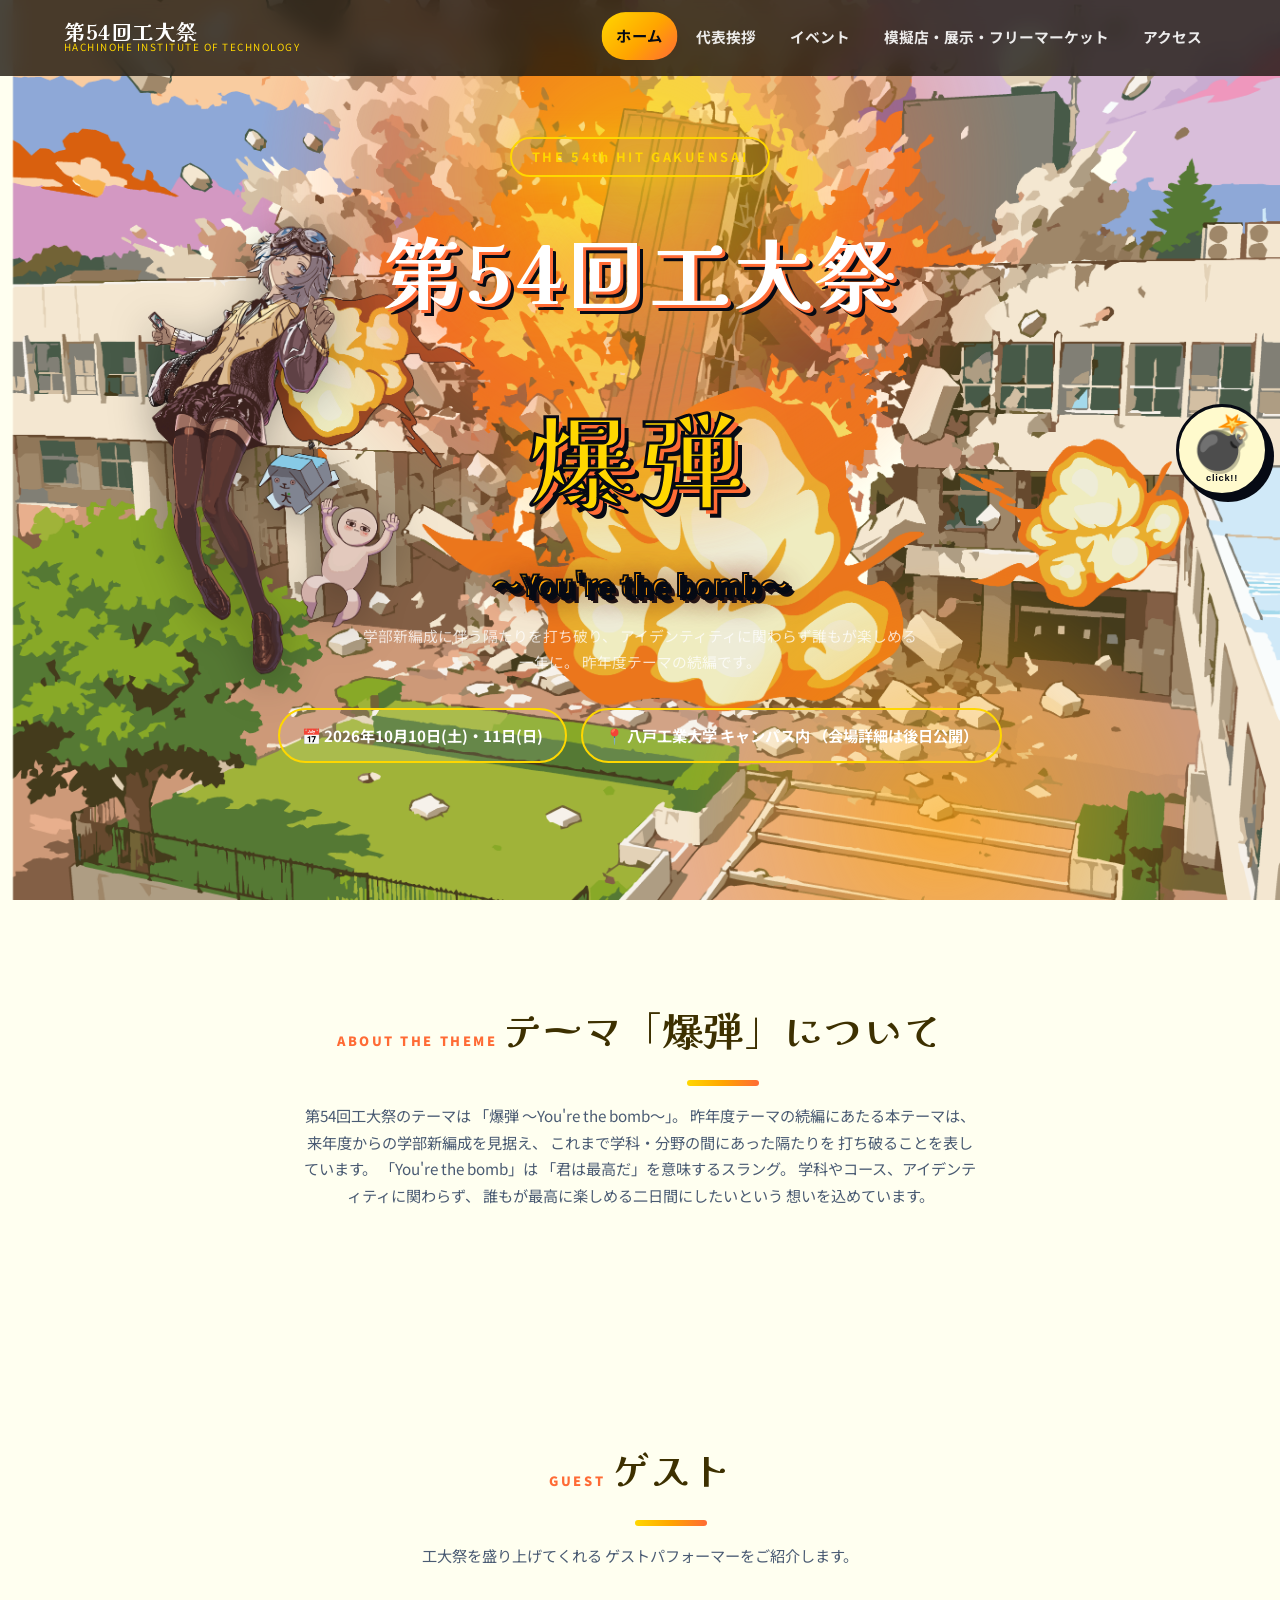
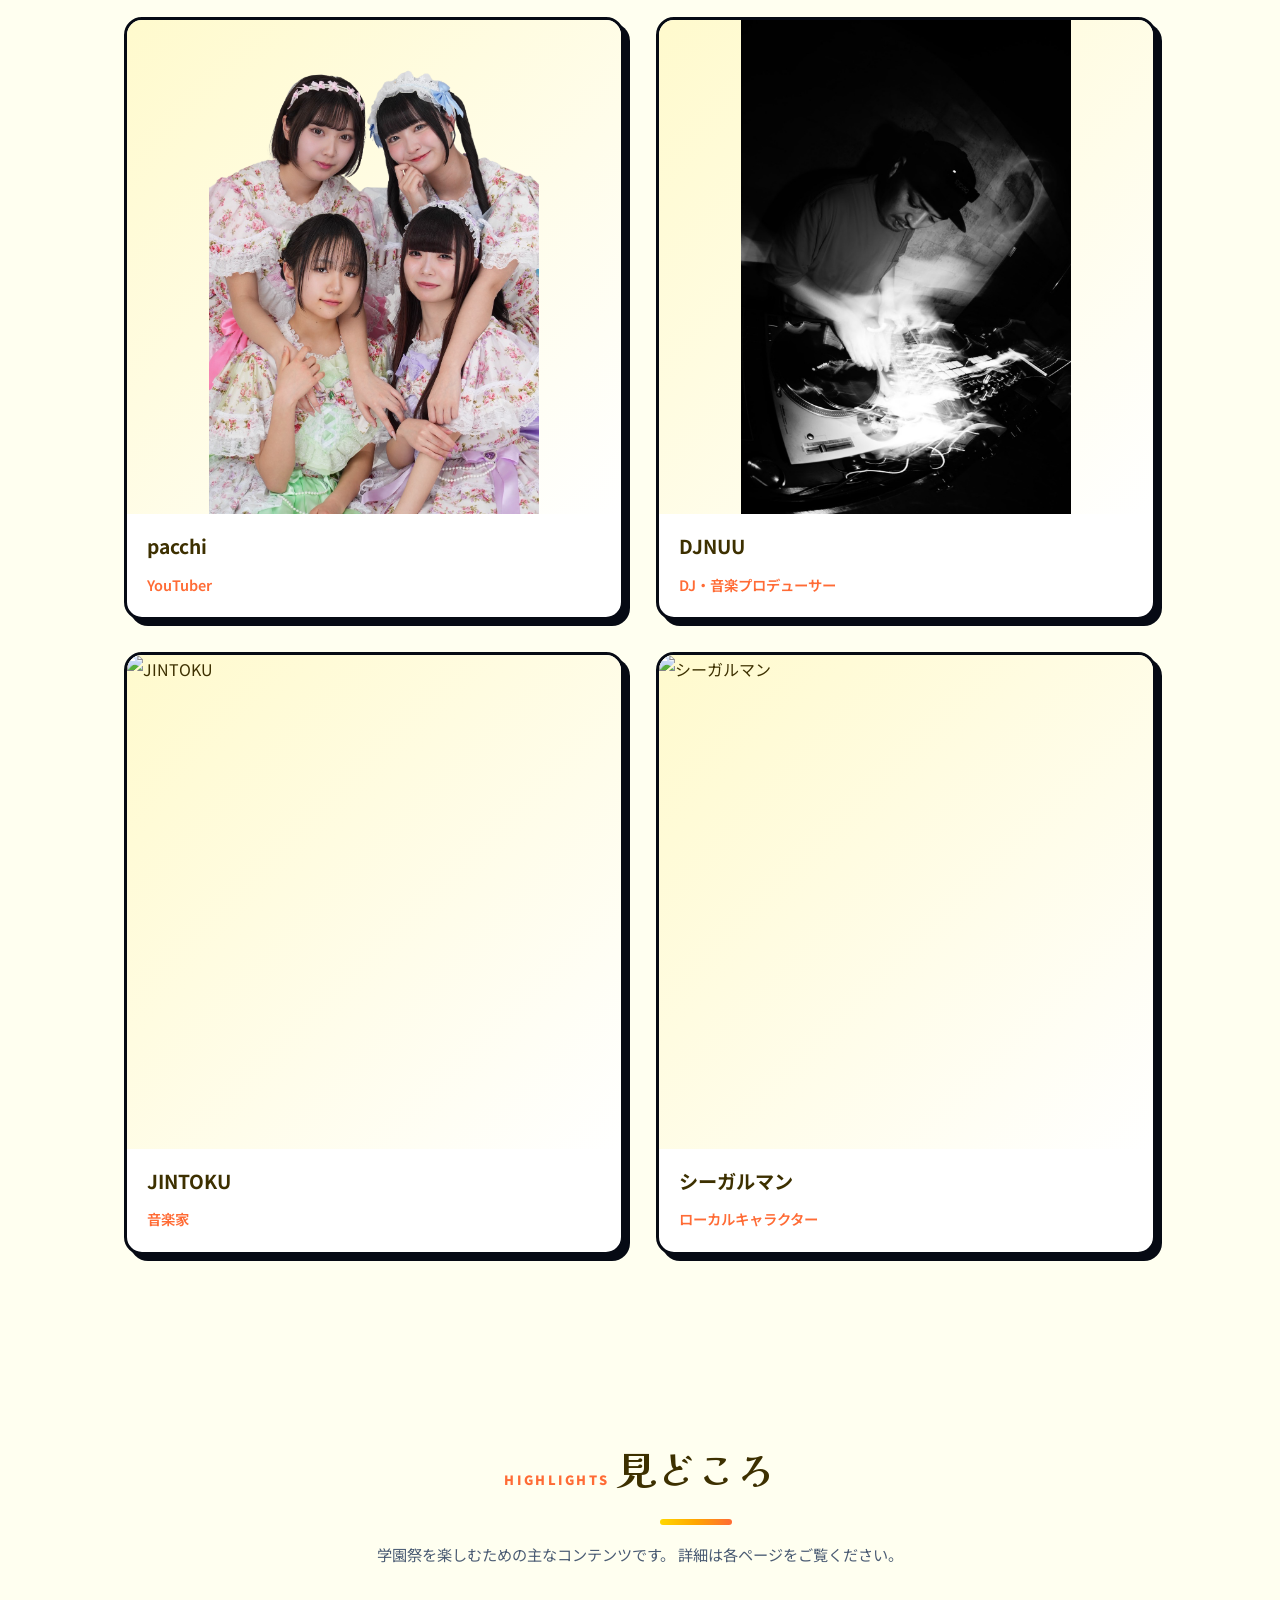
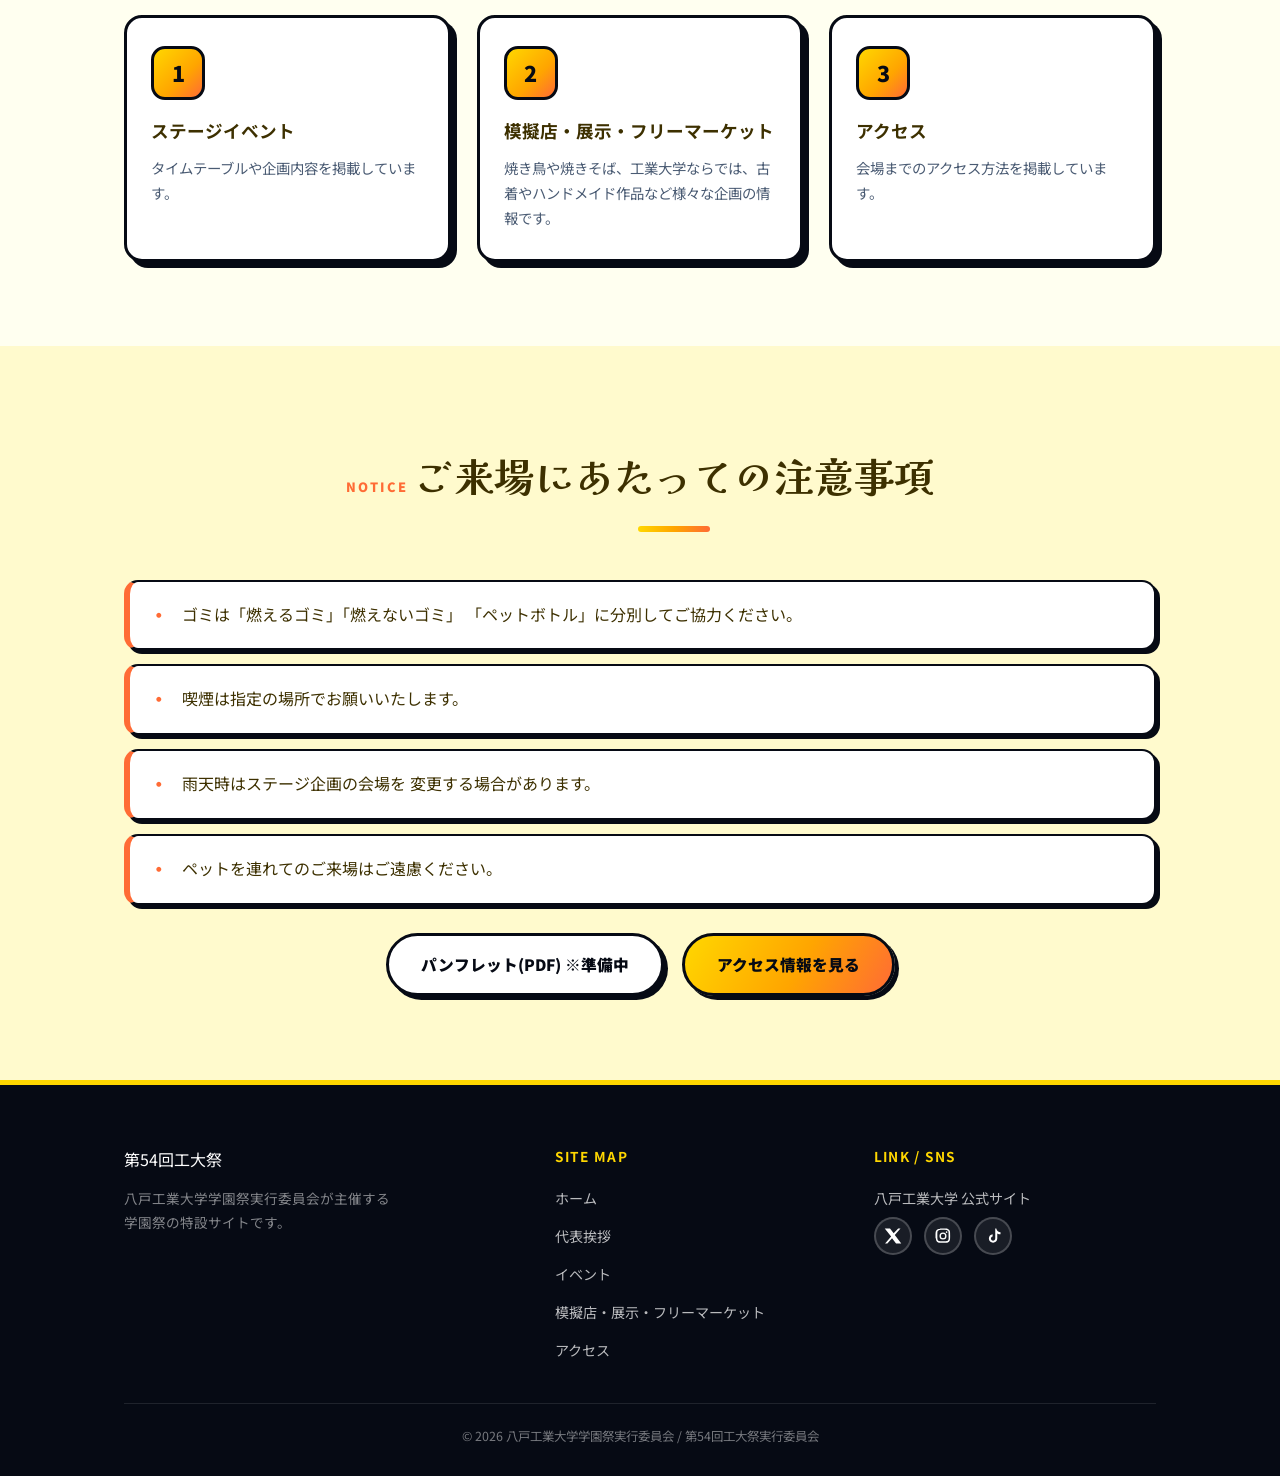
==== commit 50cc20d7: "サイト更新" ====
--- a/index.html
+++ b/index.html
@@ -96,7 +96,15 @@
        Hero
   ========================== -->
 
-  <section class="hero">
+  <section
+    class="hero"
+    style="
+      background-image: url('images/explosion-bg.jpg');
+      background-size: cover;
+      background-position: center;
+      background-attachment: fixed;
+    "
+  >
 
     <!-- 左側の女の子 -->
 
@@ -138,28 +146,22 @@
         昨年度テーマの続編です。
       </p>
 
+
       <div class="hero-date">
+
         <span>
           📅 2026年10月10日(土)・11日(日)
         </span>
 
         <span>
           📍 八戸工業大学 キャンパス内
+          （会場詳細は後日公開）
         </span>
-      </div>
-
-
-    </div>
-
-    <!-- カレンダーウィジェット -->
-    <div class="calendar-widget">
-      <div class="calendar-nav">
-        <button class="calendar-prev" aria-label="前の月">◀</button>
-        <span class="calendar-month-year"></span>
-        <button class="calendar-next" aria-label="次の月">▶</button>
-      </div>
-      <div class="calendar-grid" id="calendarGrid"></div>
-    </div>
+
+      </div>
+
+    </div>
+
 
     <div class="scroll-cue"></div>
 
@@ -240,7 +242,7 @@
           href="https://www.instagram.com/pacchi._.twinkle/"
           target="_blank"
           rel="noopener"
-          class="guest-card guest-card--full guest-card--pacchi"
+          class="guest-card"
         >
 
           <div class="guest-image">
@@ -269,7 +271,7 @@
           href="https://www.instagram.com/dj_nuu/"
           target="_blank"
           rel="noopener"
-          class="guest-card guest-card--full"
+          class="guest-card"
         >
 
           <div class="guest-image">
@@ -327,7 +329,7 @@
           href="https://www.instagram.com/seagullman_8/"
           target="_blank"
           rel="noopener"
-          class="guest-card guest-card--full guest-card--seagullman"
+          class="guest-card"
         >
 
           <div class="guest-image">
@@ -395,7 +397,7 @@
           </div>
 
           <h3>
-            イベント
+            ステージイベント
           </h3>
 
           <p>
@@ -419,7 +421,7 @@
           </h3>
 
           <p>
-            焼き鳥やポテト、工業大学ならでは、古着やハンドメイド作品など様々な企画の情報です。
+            焼き鳥や焼きそば、工業大学ならでは、古着やハンドメイド作品など様々な企画の情報です。
           </p>
 
         </a>
@@ -530,6 +532,24 @@
 
       </div>
 
+
+      <div class="btn-row">
+
+        <a
+          href="#"
+          class="btn outline"
+        >
+          パンフレット(PDF) ※準備中
+        </a>
+
+        <a
+          href="access.html"
+          class="btn"
+        >
+          アクセス情報を見る
+        </a>
+
+      </div>
 
     </div>
 
@@ -631,9 +651,7 @@
 
 
             <a
-              href="https://x.com/hit_kouhou?s=11&t=AxPVY3JttAWnQgdFJt8Jvg"
-              target="_blank"
-              rel="noopener"
+              href="#"
               aria-label="X"
             >
 
@@ -647,9 +665,7 @@
 
 
             <a
-              href="https://www.instagram.com/hit_gakuyukai?igsh=MXNpZ2ZldGc5MXQybg=="
-              target="_blank"
-              rel="noopener"
+              href="#"
               aria-label="Instagram"
             >
 
@@ -663,9 +679,7 @@
 
 
             <a
-              href="https://lite.tiktok.com/t/ZS9kXMqnS1MSh-QpOwo/"
-              target="_blank"
-              rel="noopener"
+              href="#"
               aria-label="TikTok"
             >
 
--- a/css/style.css
+++ b/css/style.css
@@ -47,12 +47,19 @@
   text-decoration: none;
 }
 
+ul {
+  list-style: none;
+}
+
 .container {
   width: 100%;
-  max-width: 1200px;
+  max-width: 1080px;
   margin: 0 auto;
   padding: 0 24px;
 }
+
+
+/* ---------- Header ---------- */
 
 .site-header {
   position: fixed;
@@ -173,7 +180,7 @@
   transform: translateY(-6px) rotate(-45deg);
 }
 
-@media (max-width: 1100px) {
+@media (max-width: 880px) {
 
   .nav-toggle {
     display: block;
@@ -213,20 +220,6 @@
     font-size: 1.05rem;
     border-radius: 12px;
   }
-
-  .access-grid {
-    grid-template-columns: 1fr;
-  }
-
-  .category-grid {
-    grid-template-columns: repeat(2, minmax(0, 1fr));
-  }
-}
-
-@media (max-width: 560px) {
-  .category-grid {
-    grid-template-columns: 1fr;
-  }
 }
 
 
@@ -241,62 +234,6 @@
     radial-gradient(circle, rgba(255,255,255,0.16) 1.6px, transparent 1.6px),
     radial-gradient(circle at 50% 45%, #2D2000 0%, var(--c-black) 72%);
   background-size: auto, auto, auto, 22px 22px, auto;
-  min-height: 350px;
-  display: flex;
-  align-items: center;
-  justify-content: center;
-  text-align: center;
-  color: #fff;
-  padding: 60px 24px;
-}
-
-.page-hero {
-  margin-top: var(--header-h);
-}
-
-.page-hero div {
-  max-width: 700px;
-}
-
-.page-hero p {
-  color: #fff;
-  font-size: 1.1rem;
-  font-weight: 500;
-}
-
-.page-hero .page-hero-eyebrow {
-  display: inline-block;
-  padding: 7px 20px;
-  border: 2px solid var(--c-yellow);
-  border-radius: 999px;
-  font-size: 0.8rem;
-  font-weight: 700;
-  letter-spacing: 0.2em;
-  color: var(--c-yellow);
-  margin-bottom: 18px;
-  box-shadow: 0 0 24px rgba(255,215,0,0.35);
-}
-
-.page-hero h1 {
-  font-family: 'Kaisei Decol', serif;
-  font-size: clamp(2rem, 5vw, 3.5rem);
-  font-weight: 700;
-  letter-spacing: 0.04em;
-  color: #fff;
-  text-shadow:
-    2px 2px 0 var(--c-red),
-    4px 4px 0 var(--c-black),
-    0 0 40px rgba(255,107,53,0.6);
-  margin-bottom: 18px;
-  white-space: nowrap;
-}
-
-.page-hero small {
-  display: block;
-  font-size: 0.9rem;
-  font-weight: 400;
-  color: rgba(255,255,255,0.95);
-  line-height: 1.7;
 }
 
 
@@ -310,25 +247,20 @@
   justify-content: center;
   text-align: center;
   overflow: hidden;
-  background-color: #2D2000;
-  background-image: url('../images/explosion-bg.jpg');
   background-size: cover;
-  background-position: center center;
-  background-repeat: no-repeat;
+  background-position: center;
   background-attachment: fixed;
 }
 
 .character-image {
   position: absolute;
-  left: 12px;
+  left: 5%;
   top: 50%;
-  transform: translateY(-50%) scale(1.15);
-  transform-origin: left center;
+  transform: translateY(-50%);
   z-index: 2;
-  width: 430px;
-  height: 620px;
+  width: 400px;
+  height: 500px;
   pointer-events: none;
-  filter: drop-shadow(8px 12px 20px rgba(0,0,0,0.4));
 }
 
 .character-image img {
@@ -340,9 +272,59 @@
 
 .hero::before,
 .hero::after {
-  display: none;
-}
-
+  content: "";
+  position: absolute;
+  border-radius: 50%;
+  filter: blur(4px);
+  opacity: 0.9;
+  animation: pulse 4s ease-in-out infinite;
+}
+
+.hero::before {
+  width: 760px;
+  height: 760px;
+  background: radial-gradient(circle, rgba(255,215,0,0.6), rgba(255,107,53,0.32) 45%, transparent 72%);
+  top: -200px;
+  left: 50%;
+  transform: translateX(-50%);
+}
+
+.hero::after {
+  width: 520px;
+  height: 520px;
+  background: radial-gradient(circle, rgba(255,165,0,0.65), transparent 70%);
+  bottom: -180px;
+  right: 6%;
+  animation-delay: 1.2s;
+}
+
+@keyframes pulse {
+
+  0%, 100% {
+    transform: scale(1) translateX(-50%);
+  }
+
+  50% {
+    transform: scale(1.15) translateX(-50%);
+  }
+
+}
+
+.hero::after {
+  animation-name: pulse2;
+}
+
+@keyframes pulse2 {
+
+  0%, 100% {
+    transform: scale(1);
+  }
+
+  50% {
+    transform: scale(1.2);
+  }
+
+}
 
 .burst-star {
   display: none;
@@ -389,50 +371,46 @@
   position: relative;
   z-index: 2;
   color: #fff;
-  text-align: center;
-  background: rgba(18, 12, 6, 0.78);
-  border-radius: 34px;
-  padding: 80px 88px;
-  max-width: 900px;
-  backdrop-filter: blur(14px);
-  border: 4px solid rgba(255, 215, 0, 0.4);
-  box-shadow: 0 22px 48px rgba(0,0,0,0.38), inset 0 0 32px rgba(0,0,0,0.3);
+  padding: 0 24px;
 }
 
 .hero-eyebrow {
   display: inline-block;
-  padding: 8px 22px;
+  padding: 7px 20px;
   border: 2px solid var(--c-yellow);
   border-radius: 999px;
-  font-size: 0.85rem;
+  font-size: 0.8rem;
   font-weight: 700;
   letter-spacing: 0.2em;
   color: var(--c-yellow);
   margin-bottom: 22px;
-  box-shadow: 0 0 32px rgba(255,215,0,0.5), inset 0 0 16px rgba(255,255,255,0.2);
-  background: rgba(45, 32, 0, 0.5);
+  box-shadow: 0 0 24px rgba(255,215,0,0.35);
 }
 
 .hero-title {
   font-family: 'Kaisei Decol', serif;
-  font-size: clamp(2.5rem, 7vw, 4.2rem);
+  font-size: clamp(2.6rem, 7vw, 5rem);
   font-weight: 700;
   letter-spacing: 0.04em;
   color: #fff;
-  margin-bottom: 12px;
-  text-shadow: 4px 4px 0 rgba(0,0,0,0.8);
+  text-shadow:
+    3px 3px 0 var(--c-red),
+    6px 6px 0 var(--c-black),
+    0 0 50px rgba(255,107,53,0.7);
 }
 
 .hero-theme-name {
-  margin-top: 16px;
-  margin-bottom: 12px;
+  margin-top: 26px;
   font-family: 'Kaisei Decol', serif;
-  font-size: clamp(4rem, 9vw, 7rem);
-  font-weight: 900;
-  letter-spacing: 0.12em;
+  font-size: clamp(3rem, 9vw, 6.4rem);
+  font-weight: 700;
+  letter-spacing: 0.08em;
   color: var(--c-yellow);
   -webkit-text-stroke: 3px var(--c-black);
-  text-shadow: 8px 8px 0 rgba(0,0,0,0.9);
+  text-shadow:
+    5px 5px 0 var(--c-red),
+    9px 9px 0 var(--c-black),
+    0 0 60px rgba(255,215,0,0.6);
   animation:
     bounceIn 1.1s cubic-bezier(.34,1.56,.64,1) both,
     wiggle 4.5s ease-in-out 1.2s infinite;
@@ -470,9 +448,8 @@
 }
 
 .hero-theme {
-  margin-top: 0;
-  margin-bottom: 18px;
-  font-size: clamp(1.4rem, 3.4vw, 2rem);
+  margin-top: 14px;
+  font-size: clamp(1.2rem, 3vw, 1.8rem);
   font-weight: 900;
   color: #fff;
   background: linear-gradient(90deg, var(--c-yellow), var(--c-orange), var(--c-pink));
@@ -480,45 +457,37 @@
   background-clip: text;
   -webkit-text-fill-color: transparent;
   -webkit-text-stroke: 2px var(--c-black);
-  text-shadow: 4px 4px 0 rgba(0,0,0,0.8);
-  filter: drop-shadow(2px 2px 0 rgba(0,0,0,0.6));
+  text-shadow:
+    2px 2px 0 var(--c-black),
+    4px 4px 0 var(--c-black),
+    0 0 30px rgba(255,107,53,0.8);
+  filter: drop-shadow(3px 3px 0 var(--c-black));
 }
 
 .hero-note {
-  margin-top: 18px;
-  margin-bottom: 28px;
-  font-size: 1.15rem;
-  color: #fff;
-  max-width: 660px;
+  margin-top: 14px;
+  font-size: 0.92rem;
+  color: rgba(255,255,255,0.75);
+  max-width: 560px;
   margin-inline: auto;
-  line-height: 1.8;
-  font-weight: 500;
-  text-shadow: 2px 2px 4px rgba(0,0,0,0.6);
 }
 
 .hero-date {
   margin-top: 34px;
-  display: flex;
-  flex-direction: column;
-  gap: 12px;
+  display: inline-flex;
+  gap: 14px;
+  flex-wrap: wrap;
   justify-content: center;
-  align-items: center;
-  width: 100%;
 }
 
 .hero-date span {
-  padding: 16px 28px;
-  border-radius: 12px;
-  background: rgba(45, 32, 0, 0.75);
+  padding: 12px 22px;
+  border-radius: 999px;
+  background: rgba(255,255,255,0.1);
   border: 2px solid var(--c-yellow);
-  font-size: 0.9rem;
+  font-size: 0.95rem;
   font-weight: 700;
   color: #fff;
-  box-shadow: 0 4px 12px rgba(0,0,0,0.4);
-  width: 100%;
-  max-width: 480px;
-  text-align: center;
-  line-height: 1.5;
 }
 
 
@@ -527,12 +496,13 @@
 .bomb-widget,
 .bomb-trigger {
   position: fixed;
-  bottom: 40px;
-  right: 40px;
+  top: 50%;
+  right: max(12px, calc(50% - 650px));
   z-index: 900;
-  width: 140px;
-  height: 140px;
-  border: 4px solid var(--c-black);
+  width: 92px;
+  height: 92px;
+  transform: translateY(-50%);
+  border: 3px solid var(--c-black);
   border-radius: 50%;
   background: var(--c-yellow-soft);
   box-shadow: var(--comic-shadow);
@@ -547,130 +517,68 @@
     background 0.2s ease;
 }
 
-@media (max-width: 768px) {
-  .bomb-widget,
-  .bomb-trigger {
-    display: none;
-  }
-}
-
 .bomb-left {
-  display: none;
+  left: max(12px, calc(50% - 650px));
 }
 
 .bomb-right {
-  display: block;
+  right: max(12px, calc(50% - 650px));
 }
 
 .bomb-widget:hover,
 .bomb-trigger:hover {
-  transform: scale(1.08) rotate(-8deg);
-  box-shadow: 10px 10px 0 var(--c-black);
+  transform: translateY(-50%) scale(1.08) rotate(-4deg);
+  box-shadow: 8px 8px 0 var(--c-black);
   background: var(--c-yellow);
 }
 
 .bomb-widget:active,
 .bomb-trigger:active {
-  transform: scale(0.9) rotate(-4deg);
+  transform: translateY(-50%) scale(0.94);
 }
 
 .bomb-emoji,
 .bomb-icon {
   display: block;
-  font-size: 4.4rem;
+  font-size: 3.2rem;
   line-height: 1;
   filter: drop-shadow(2px 3px 0 rgba(0,0,0,0.25));
 }
 
 .bomb-label {
   display: block;
-  margin-top: 6px;
-  font-size: 0.65rem;
+  margin-top: 4px;
+  font-size: 0.58rem;
   font-weight: 900;
   letter-spacing: 0.08em;
   color: var(--c-black);
 }
 
-.explosion-icon {
-  display: none;
-}
-
 .bomb-widget.bomb-shake,
 .bomb-trigger.bomb-shake {
-  animation: bombShake 0.8s ease-in-out;
-}
-
-.bomb-widget.bomb-shake .explosion-icon,
-.bomb-trigger.bomb-shake .explosion-icon {
-  animation: explosionBurst 0.8s ease-out;
-}
-
-@keyframes explosionBurst {
-  0% {
-    transform: scale(1);
-    opacity: 1;
-    filter: drop-shadow(2px 2px 3px rgba(0,0,0,0.4));
-  }
-  
+  animation: bombShake 0.55s ease-in-out;
+}
+
+@keyframes bombShake {
+
+  0%, 100% {
+    transform: translateY(-50%) rotate(0deg);
+  }
+
+  20% {
+    transform: translateY(-50%) rotate(-12deg) scale(1.05);
+  }
+
   40% {
-    transform: scale(1.3);
-    opacity: 1;
-    filter: drop-shadow(0 0 20px rgba(255,215,0,1)) drop-shadow(0 0 40px rgba(255,107,53,0.8));
-  }
-  
-  70% {
-    transform: scale(1.5);
-    opacity: 0.8;
-    filter: drop-shadow(0 0 30px rgba(255,215,0,0.8)) drop-shadow(0 0 60px rgba(255,107,53,0.6));
-  }
-  
-  100% {
-    transform: scale(1.6);
-    opacity: 0;
-    filter: drop-shadow(0 0 50px rgba(255,215,0,0)) drop-shadow(0 0 80px rgba(255,107,53,0));
-  }
-}
-
-@keyframes bombShake {
-
-  0%, 100% {
-    transform: scale(1) rotate(0deg) translateY(0);
-  }
-
-  10% {
-    transform: scale(1.15) rotate(-20deg) translateY(-8px);
-  }
-
-  20% {
-    transform: scale(1.22) rotate(18deg) translateY(6px);
-  }
-
-  30% {
-    transform: scale(1.18) rotate(-16deg) translateY(-5px);
-  }
-
-  40% {
-    transform: scale(1.25) rotate(22deg) translateY(8px);
-  }
-
-  50% {
-    transform: scale(1.2) rotate(-15deg) translateY(-4px);
+    transform: translateY(-50%) rotate(12deg) scale(1.08);
   }
 
   60% {
-    transform: scale(1.18) rotate(14deg) translateY(5px);
-  }
-
-  70% {
-    transform: scale(1.12) rotate(-10deg) translateY(-3px);
+    transform: translateY(-50%) rotate(-9deg) scale(1.05);
   }
 
   80% {
-    transform: scale(1.08) rotate(8deg) translateY(2px);
-  }
-
-  90% {
-    transform: scale(1.05) rotate(-4deg) translateY(-1px);
+    transform: translateY(-50%) rotate(7deg) scale(1.03);
   }
 
 }
@@ -844,43 +752,6 @@
 
 }
 
-.countdown-explosion {
-  width: 180px;
-  height: 180px;
-  filter: drop-shadow(0 0 20px rgba(255,215,0,0.8)) drop-shadow(0 0 40px rgba(255,107,53,0.6));
-  animation: explosionBurst 0.9s ease-out forwards;
-}
-
-@keyframes explosionBurst {
-  0% {
-    opacity: 0;
-    transform: scale(0.3) rotate(0deg);
-  }
-  
-  20% {
-    opacity: 1;
-    transform: scale(1) rotate(-5deg);
-  }
-  
-  40% {
-    opacity: 1;
-    transform: scale(1.3) rotate(8deg);
-    filter: drop-shadow(0 0 30px rgba(255,215,0,1)) drop-shadow(0 0 60px rgba(255,107,53,0.8));
-  }
-  
-  70% {
-    opacity: 0.8;
-    transform: scale(1.8) rotate(-6deg);
-    filter: drop-shadow(0 0 50px rgba(255,215,0,0.8)) drop-shadow(0 0 80px rgba(255,107,53,0.6));
-  }
-  
-  100% {
-    opacity: 0;
-    transform: scale(2.5) rotate(15deg);
-    filter: drop-shadow(0 0 80px rgba(255,215,0,0.3)) drop-shadow(0 0 120px rgba(255,107,53,0.2));
-  }
-}
-
 .countdown-result {
   display: none;
   font-family: 'Kaisei Decol', serif;
@@ -941,7 +812,7 @@
 
 .section-title {
   font-family: 'Kaisei Decol', serif;
-  font-size: clamp(2rem, 5vw, 3.2rem);
+  font-size: clamp(1.7rem, 4vw, 2.5rem);
   margin-top: 10px;
   position: relative;
   display: inline-block;
@@ -958,12 +829,11 @@
 }
 
 .section-lead {
-  max-width: 900px;
+  max-width: 680px;
   margin: 16px auto 0;
   text-align: center;
   color: #4a5b73;
-  font-size: 1.1rem;
-  line-height: 1.8;
+  font-size: 0.95rem;
 }
 
 
@@ -972,109 +842,26 @@
 .grid {
   display: grid;
   gap: 26px;
-  grid-template-columns: repeat(3, minmax(0, 1fr));
-  margin-top: 32px;
-}
-
-.access-grid {
-  grid-template-columns: repeat(2, minmax(240px, 1fr));
-}
-
-.category-grid {
-  display: grid;
-  gap: 24px;
-  grid-template-columns: repeat(4, minmax(0, 1fr));
-  margin-top: 24px;
+  grid-template-columns: repeat(auto-fit, minmax(240px, 1fr));
 }
 
 .card {
   background: var(--c-white);
   border-radius: var(--radius);
-  padding: 36px 32px;
+  padding: 28px 24px;
   border: 3px solid var(--c-black);
   box-shadow: var(--comic-shadow);
   transition: transform 0.2s, box-shadow 0.2s;
 }
 
-.grid .card {
-  min-height: 240px;
-  display: flex;
-  flex-direction: column;
-  justify-content: flex-start;
-}
-
-.grid .card h3 {
-  font-size: 1.3rem;
-  margin-bottom: 12px;
-}
-
-.grid .card p {
-  font-size: 1rem;
-  line-height: 1.7;
-}
-
-.category-grid .card {
-  min-height: 180px;
-  display: flex;
-  flex-direction: column;
-  justify-content: center;
-  align-items: flex-start;
-}
-
-.food-card {
-  align-items: flex-start;
-  background: var(--c-white);
-}
-
-.food-card-image-frame {
-  width: 64px;
-  height: 64px;
-  margin-bottom: 16px;
-  background: linear-gradient(135deg, var(--c-yellow), var(--c-orange) 60%, var(--c-red));
-  border: 3px solid var(--c-black);
-  border-radius: 14px;
-  overflow: hidden;
-  display: flex;
-  align-items: center;
-  justify-content: center;
-}
-
-.food-card-image {
-  width: 100%;
-  height: 100%;
-  object-fit: contain;
-  mix-blend-mode: multiply;
-}
-
-.food-card-image--potato {
-  transform: scaleX(-1);
-}
-
-.food-card h3 {
-  align-self: stretch;
-  padding: 0;
-  background: transparent;
-  border: none;
-  border-radius: 0;
-  text-align: left;
-}
-
-.card-link {
-  display: block;
-  color: inherit;
-  text-decoration: none;
-  cursor: pointer;
-}
-
-.card:hover,
-.card-link:hover {
+.card:hover {
   transform: translate(-3px, -3px);
   box-shadow: 9px 9px 0 var(--c-black);
 }
 
 .card-icon {
-  width: 64px;
-  height: 64px;
+  width: 54px;
+  height: 54px;
   border-radius: 14px;
   display: flex;
   align-items: center;
@@ -1082,7 +869,7 @@
   background: linear-gradient(135deg, var(--c-yellow), var(--c-orange) 60%, var(--c-red));
   color: var(--c-black);
   font-weight: 900;
-  font-size: 1.8rem;
+  font-size: 1.35rem;
   margin-bottom: 16px;
   border: 3px solid var(--c-black);
 }
@@ -1104,9 +891,7 @@
 .guests-grid {
   display: grid;
   gap: 32px;
-  grid-template-columns: 1fr 1fr;
-  width: min(100%, 960px);
-  margin-inline: auto;
+  grid-template-columns: repeat(2, 1fr);
   margin-top: 32px;
 }
 
@@ -1139,49 +924,25 @@
   overflow: hidden;
 }
 
-.guest-card--full .guest-image {
-  aspect-ratio: 4 / 3;
-}
-
 .guest-image img {
   width: 100%;
   height: 100%;
   object-fit: contain;
 }
 
-.guest-card--full .guest-image img {
-  object-fit: cover;
-}
-
-.guest-card--pacchi .guest-image img {
-  object-position: center 28%;
-  transform: scale(1.08);
-}
-
-.guest-card--seagullman .guest-image {
-  aspect-ratio: 1;
-}
-
-.guest-card--seagullman .guest-image img {
-  object-fit: contain;
-  object-position: center bottom;
-  transform: scale(3);
-}
-
 .guest-card h3 {
-  font-size: 1.4rem;
+  font-size: 1.2rem;
   font-weight: 700;
-  padding: 20px 24px 12px;
+  padding: 16px 20px 8px;
   margin: 0;
 }
 
 .guest-card p {
-  font-size: 1rem;
+  font-size: 0.9rem;
   color: var(--c-red);
-  padding: 0 24px 18px;
+  padding: 0 20px 20px;
   margin: 0;
   font-weight: 600;
-  line-height: 1.6;
 }
 
 
@@ -1251,57 +1012,36 @@
 
 .table-wrap {
   overflow-x: auto;
-  margin-top: 32px;
 }
 
 table.tt {
   width: 100%;
   border-collapse: collapse;
-  background: #f9f5ed;
+  background: var(--c-white);
   border-radius: var(--radius);
   overflow: hidden;
-  border: 3px solid var(--c-orange);
-  box-shadow: 0 8px 24px rgba(0, 0, 0, 0.12);
+  border: 3px solid var(--c-black);
+  box-shadow: var(--comic-shadow);
   min-width: 560px;
 }
 
 table.tt th,
 table.tt td {
-  padding: 18px 20px;
+  padding: 14px 16px;
   text-align: left;
-  font-size: 1rem;
-  border-bottom: 2px solid rgba(0,0,0,0.15);
-  color: var(--c-black);
+  font-size: 0.9rem;
+  border-bottom: 1px solid rgba(0,0,0,0.08);
 }
 
 table.tt th {
-  background: var(--c-orange);
-  color: var(--c-white);
-  font-weight: 900;
-  letter-spacing: 0.06em;
-  font-size: 1.1rem;
-  text-shadow: 1px 1px 0 rgba(0,0,0,0.2);
-}
-
-table.tt th:first-child {
-  min-width: 100px;
-  background: var(--c-orange);
+  background: var(--c-black);
+  color: var(--c-yellow);
+  font-weight: 700;
+  letter-spacing: 0.04em;
 }
 
 table.tt tr:nth-child(even) td {
-  background: #faf7f1;
-}
-
-table.tt tr:hover td {
-  background: rgba(255, 215, 0, 0.2);
-  transition: background 0.2s ease;
-}
-
-table.tt td:first-child {
-  font-weight: 600;
-  color: var(--c-black);
-  font-size: 1.05rem;
-  min-width: 90px;
+  background: var(--c-yellow-soft);
 }
 
 table.tt tr:last-child td {
@@ -1348,21 +1088,15 @@
   display: flex;
   align-items: center;
   justify-content: center;
-  text-align: center;
-  padding: 18px;
   color: var(--c-black);
-  font-size: 1.2rem;
+  font-size: 2rem;
   font-weight: 900;
-  line-height: 1.25;
-  transform: translateX(2px);
 }
 
 
 /* ---------- Map placeholder ---------- */
 
 .map-placeholder {
-  width: min(100%, 760px);
-  margin-inline: auto;
   border-radius: var(--radius);
   aspect-ratio: 16/9;
   border: 3px solid var(--c-black);
@@ -1379,174 +1113,6 @@
   color: var(--c-orange-dark);
   font-weight: 900;
   box-shadow: var(--comic-shadow);
-}
-
-
-/* ---------- Access Info ---------- */
-
-.access-info {
-  background: var(--c-cream);
-  border: 3px solid var(--c-black);
-  border-radius: var(--radius);
-  padding: 28px;
-  margin-bottom: 28px;
-  box-shadow: var(--comic-shadow);
-}
-
-.access-info h3 {
-  font-size: 1.2rem;
-  color: var(--c-black);
-  margin-bottom: 16px;
-  font-weight: 700;
-  letter-spacing: 0.03em;
-}
-
-
-/* ---------- Calendar Widget ---------- */
-
-.calendar-widget {
-  position: absolute;
-  right: 5%;
-  top: 50%;
-  transform: translateY(-50%);
-  z-index: 3;
-  background: rgba(18, 12, 6, 0.9);
-  border: 3px solid rgba(255, 215, 0, 0.6);
-  border-radius: 16px;
-  padding: 32px;
-  width: 436px;
-  box-shadow: 0 12px 32px rgba(0, 0, 0, 0.5);
-  backdrop-filter: blur(10px);
-}
-
-.calendar-nav {
-  display: flex;
-  justify-content: space-between;
-  align-items: center;
-  margin-bottom: 20px;
-  padding-bottom: 15px;
-  border-bottom: 2px solid rgba(255, 215, 0, 0.4);
-}
-
-.calendar-nav button {
-  background: rgba(255, 215, 0, 0.2);
-  border: 2px solid rgba(255, 215, 0, 0.6);
-  color: var(--c-yellow);
-  font-size: 1.38rem;
-  width: 42px;
-  height: 42px;
-  border-radius: 8px;
-  cursor: pointer;
-  display: flex;
-  align-items: center;
-  justify-content: center;
-  transition: all 0.2s ease;
-}
-
-.calendar-nav button:hover {
-  background: rgba(255, 215, 0, 0.4);
-  transform: scale(1.1);
-}
-
-.calendar-month-year {
-  color: var(--c-yellow);
-  font-weight: 700;
-  font-size: 1.15rem;
-  letter-spacing: 0.05em;
-  text-align: center;
-  flex: 1;
-}
-
-.calendar-grid {
-  display: grid;
-  grid-template-columns: repeat(7, 1fr);
-  gap: 4px;
-  font-size: 1.04rem;
-}
-
-.calendar-day-header {
-  text-align: center;
-  color: var(--c-yellow);
-  font-weight: 700;
-  padding: 7px;
-  font-size: 0.98rem;
-}
-
-.calendar-day {
-  aspect-ratio: 1;
-  display: flex;
-  align-items: center;
-  justify-content: center;
-  border-radius: 8px;
-  color: rgba(255, 255, 255, 0.8);
-  font-size: 0.9rem;
-  cursor: default;
-  background: rgba(255, 255, 255, 0.05);
-  border: 1px solid rgba(255, 255, 255, 0.1);
-}
-
-.calendar-day.other-month {
-  color: rgba(255, 255, 255, 0.3);
-}
-
-.calendar-day.today {
-  background: rgba(255, 215, 0, 0.2);
-  border-color: var(--c-yellow);
-  color: var(--c-yellow);
-  font-weight: 600;
-}
-
-.calendar-day.event-day {
-  background: rgba(255, 107, 53, 0.6);
-  border-color: var(--c-red);
-  color: #fff;
-  font-weight: 700;
-  box-shadow: 0 0 12px rgba(255, 107, 53, 0.6);
-}
-
-@media (max-width: 1800px) {
-  .calendar-widget {
-    display: none;
-  }
-
-  .character-image {
-    left: 8px;
-    width: 420px;
-    height: 600px;
-  }
-
-  .hero-content {
-    width: min(760px, calc(100% - 48px));
-    padding: 56px 48px;
-  }
-}
-
-@media (max-width: 768px) {
-  .calendar-widget {
-    display: none;
-  }
-}
-
-.access-info ul {
-  list-style: none;
-  padding-left: 0;
-}
-
-.access-info li {
-  padding-left: 28px;
-  margin-bottom: 12px;
-  position: relative;
-  font-size: 0.95rem;
-  line-height: 1.6;
-  color: var(--c-text);
-}
-
-.access-info li:before {
-  content: "▶";
-  position: absolute;
-  left: 0;
-  color: var(--c-orange);
-  font-weight: 700;
 }
 
 
@@ -1587,16 +1153,11 @@
 }
 
 .footer-brand .logo-main {
-  color: var(--c-yellow);
-}
-
-.footer-brand {
-  text-align: center;
+  color: #fff;
 }
 
 .footer-brand p {
   margin-top: 14px;
-  margin-inline: auto;
   font-size: 0.85rem;
   color: rgba(255,255,255,0.5);
   max-width: 280px;
@@ -1722,9 +1283,10 @@
 @media (max-width: 900px) {
 
   .character-image {
-    left: 4px;
+    left: -70px;
     width: 300px;
     height: 400px;
+    opacity: 0.45;
   }
 
   .bomb-widget {
@@ -1755,14 +1317,13 @@
 
   .hero {
     background-attachment: scroll;
-    background-position: center center, center center;
-    background-size: cover, cover;
   }
 
   .character-image {
-    left: 0;
+    left: -100px;
     width: 260px;
     height: 350px;
+    opacity: 0.3;
   }
 
   .bomb-widget {
@@ -1792,168 +1353,4 @@
 
   .bomb-widget.bomb-shake {
     animation: bombShakeMobile;
-  }
-
-  /* ---------- Mobile Improvements ---------- */
-  
-  .section-title {
-    font-size: clamp(1.4rem, 4vw, 2rem) !important;
-    margin-top: 8px;
-  }
-
-  .section-lead {
-    font-size: 1rem;
-    max-width: 100%;
-    line-height: 1.7;
-  }
-
-  .section-head {
-    margin-bottom: 24px;
-  }
-
-  .container {
-    padding: 0 16px;
-  }
-
-  .grid {
-    grid-template-columns: 1fr;
-    gap: 16px;
-    margin-top: 24px;
-  }
-
-  .grid .card {
-    min-height: auto;
-    padding: 24px 20px;
-  }
-
-  .grid .card h3 {
-    font-size: 1.15rem;
-    margin-bottom: 10px;
-  }
-
-  .grid .card p {
-    font-size: 0.95rem;
-  }
-
-  .guests-grid {
-    grid-template-columns: 1fr;
-    gap: 20px;
-    margin-top: 24px;
-  }
-
-  .guest-card h3 {
-    font-size: 1.2rem;
-    padding: 16px 18px 8px;
-  }
-
-  .guest-card p {
-    font-size: 0.9rem;
-    padding: 0 18px 12px;
-  }
-
-  .guest-image {
-    aspect-ratio: 1;
-  }
-
-  .guest-card--full .guest-image {
-    aspect-ratio: 1;
-  }
-
-  table.tt {
-    min-width: auto;
-    border: 3px solid var(--c-orange);
-  }
-
-  table.tt th,
-  table.tt td {
-    padding: 14px 12px;
-    font-size: 0.95rem;
-    border-bottom: 1px solid rgba(0,0,0,0.12);
-  }
-
-  table.tt th {
-    font-size: 1rem;
-  }
-
-  table.tt td:first-child {
-    min-width: 70px;
-    font-size: 1rem;
-  }
-
-  .category-grid {
-    grid-template-columns: repeat(2, 1fr);
-    gap: 16px;
-    margin-top: 20px;
-  }
-
-  .card {
-    padding: 20px 16px;
-  }
-
-  .card h3 {
-    font-size: 1rem;
-    margin-bottom: 6px;
-  }
-
-  .card p {
-    font-size: 0.85rem;
-  }
-
-  .card-icon {
-    font-size: 2.4rem;
-    margin-bottom: 8px;
-  }
-
-  .hero-content {
-    width: calc(100% - 24px);
-    padding: 32px 16px;
-  }
-
-  .hero-title {
-    font-size: clamp(2rem, 10vw, 3rem);
-  }
-
-  .hero-theme-name {
-    font-size: clamp(3rem, 18vw, 5rem);
-  }
-
-  .hero-theme {
-    font-size: clamp(1.05rem, 5vw, 1.5rem);
-  }
-
-  .hero-note {
-    font-size: 0.95rem;
-    line-height: 1.7;
-  }
-
-  .hero-date span {
-    padding: 12px 14px;
-    font-size: 0.78rem;
-  }
-
-  .page-hero h1 {
-    white-space: normal;
-  }
-
-  .btn {
-    padding: 14px 28px;
-    font-size: 1rem;
-  }
-
-  .quote-box {
-    padding: 28px 20px;
-  }
-
-  .access-info {
-    padding: 20px;
-  }
-
-  .access-info h3 {
-    font-size: 1.1rem;
-    margin-bottom: 12px;
-  }
-
-  .access-grid {
-    grid-template-columns: 1fr;
-  }
-}+  }
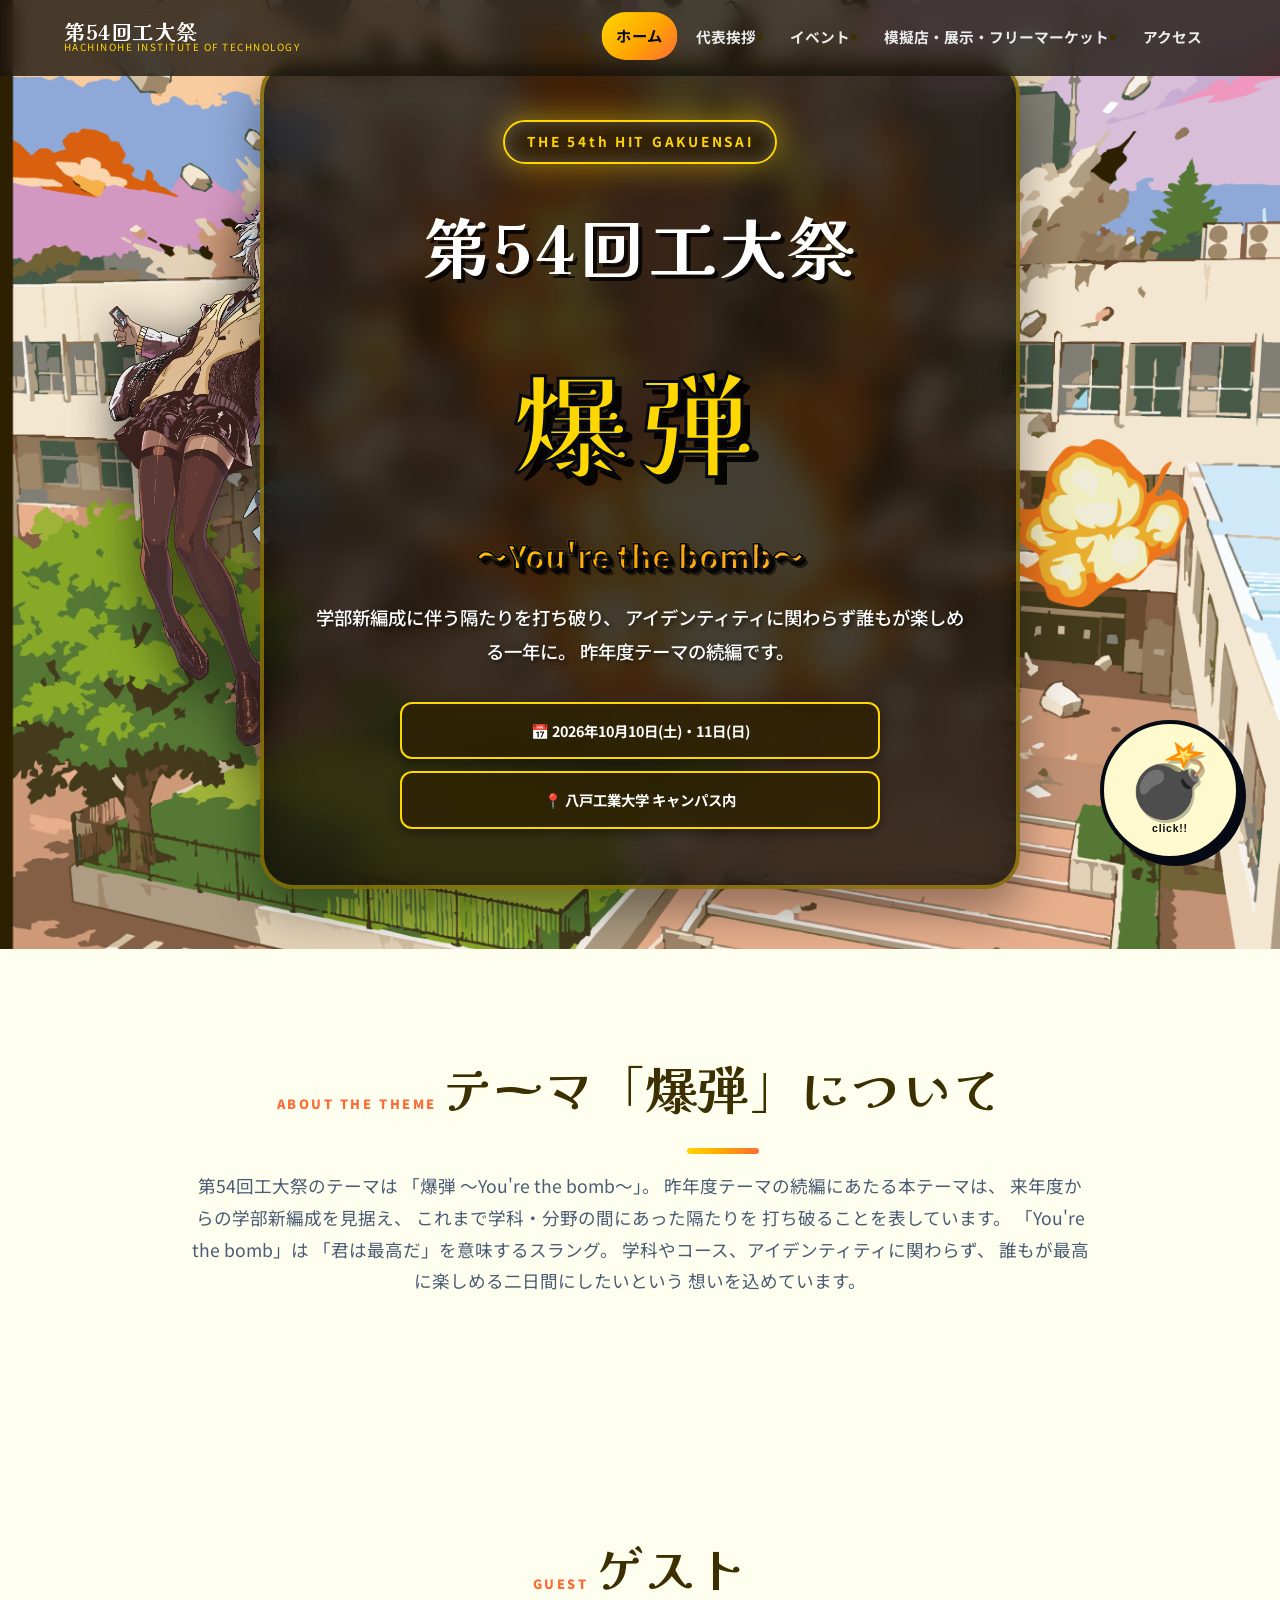
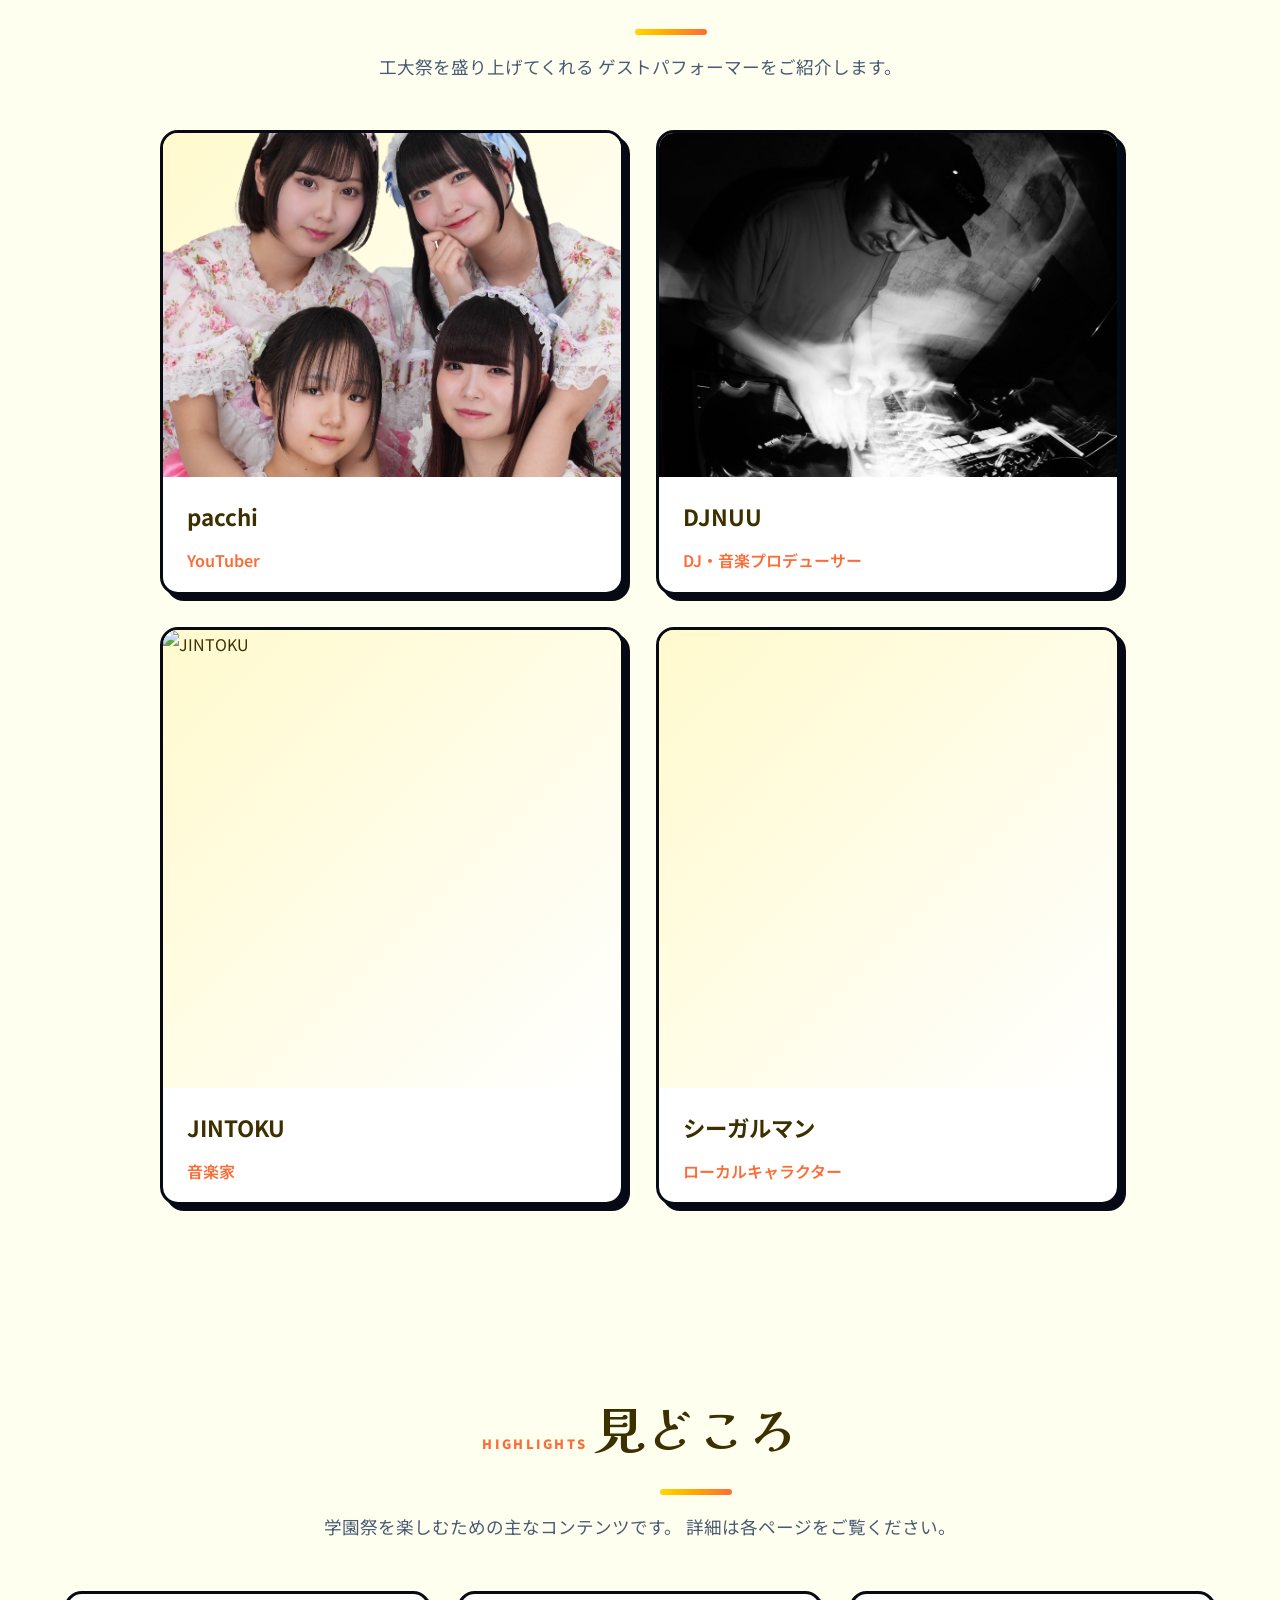
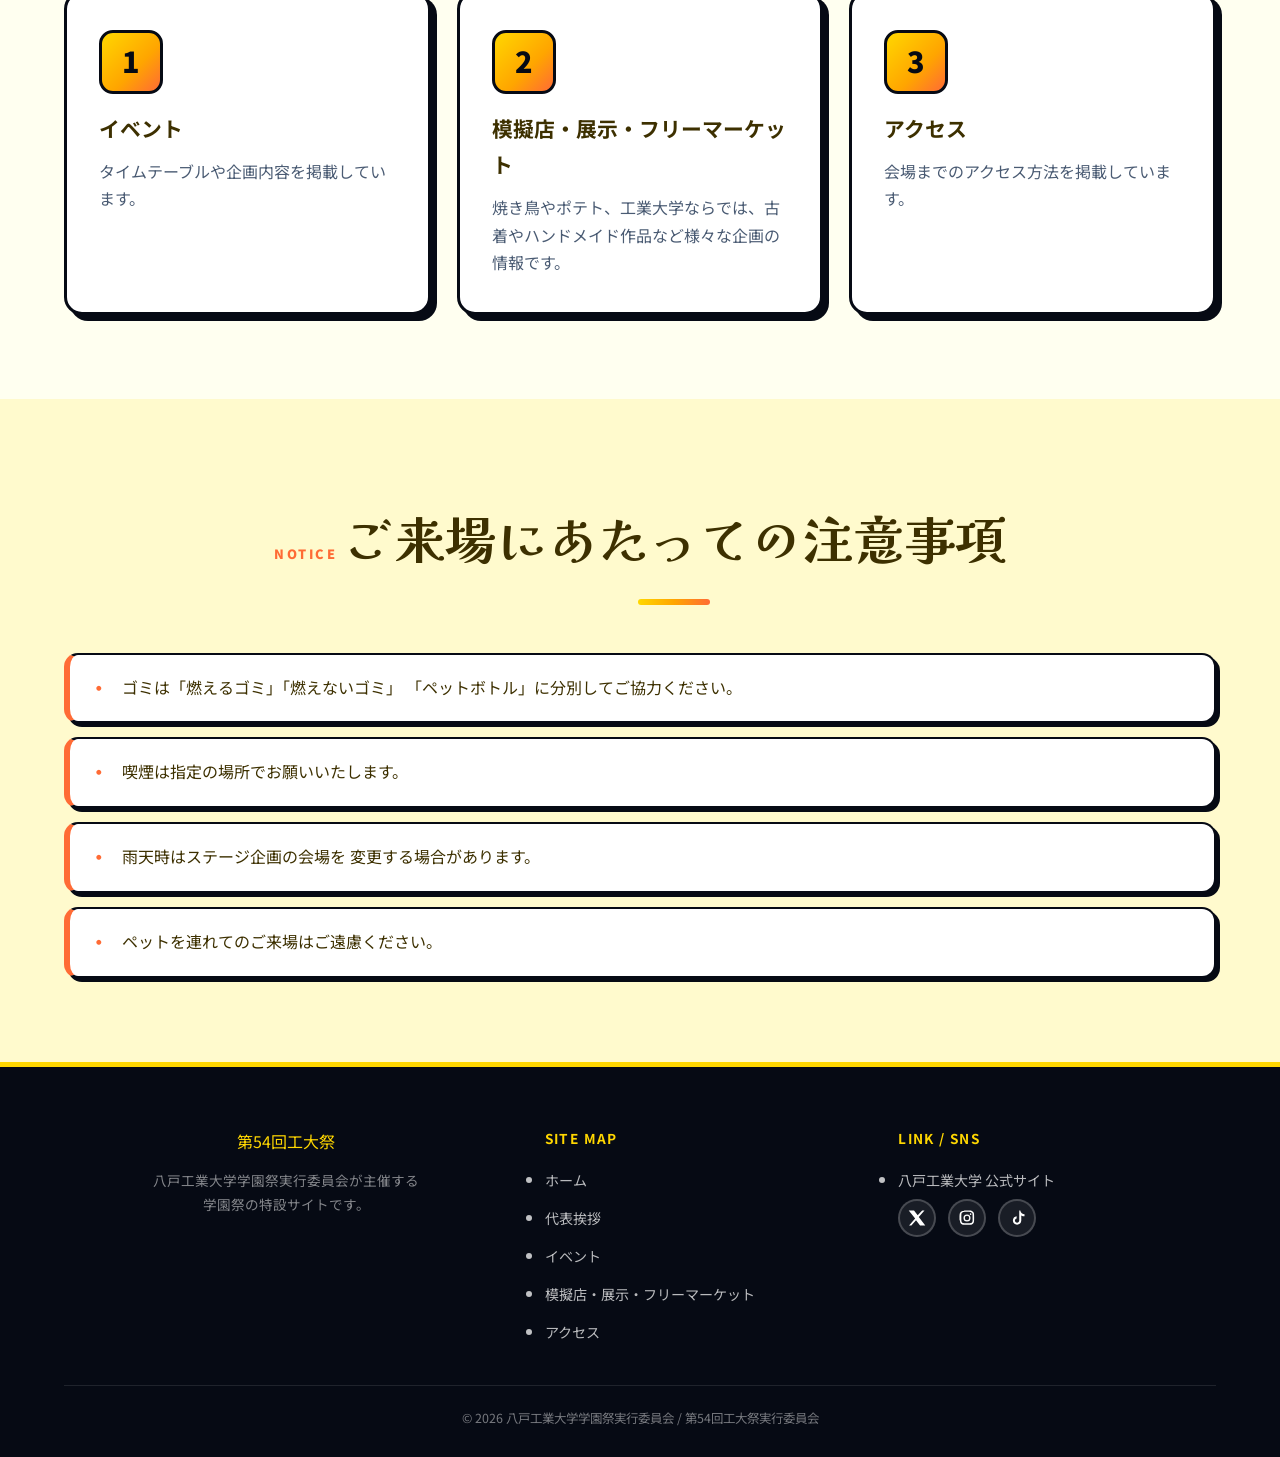
==== commit 86b33eec: "サイト更新" ====
--- a/index.html
+++ b/index.html
@@ -96,15 +96,7 @@
        Hero
   ========================== -->
 
-  <section
-    class="hero"
-    style="
-      background-image: url('images/explosion-bg.jpg');
-      background-size: cover;
-      background-position: center;
-      background-attachment: fixed;
-    "
-  >
+  <section class="hero">
 
     <!-- 左側の女の子 -->
 
@@ -146,22 +138,28 @@
         昨年度テーマの続編です。
       </p>
 
-
       <div class="hero-date">
-
         <span>
           📅 2026年10月10日(土)・11日(日)
         </span>
 
         <span>
           📍 八戸工業大学 キャンパス内
-          （会場詳細は後日公開）
         </span>
-
-      </div>
-
-    </div>
-
+      </div>
+
+
+    </div>
+
+    <!-- カレンダーウィジェット -->
+    <div class="calendar-widget">
+      <div class="calendar-nav">
+        <button class="calendar-prev" aria-label="前の月">◀</button>
+        <span class="calendar-month-year"></span>
+        <button class="calendar-next" aria-label="次の月">▶</button>
+      </div>
+      <div class="calendar-grid" id="calendarGrid"></div>
+    </div>
 
     <div class="scroll-cue"></div>
 
@@ -242,7 +240,7 @@
           href="https://www.instagram.com/pacchi._.twinkle/"
           target="_blank"
           rel="noopener"
-          class="guest-card"
+          class="guest-card guest-card--full guest-card--pacchi"
         >
 
           <div class="guest-image">
@@ -271,7 +269,7 @@
           href="https://www.instagram.com/dj_nuu/"
           target="_blank"
           rel="noopener"
-          class="guest-card"
+          class="guest-card guest-card--full"
         >
 
           <div class="guest-image">
@@ -329,7 +327,7 @@
           href="https://www.instagram.com/seagullman_8/"
           target="_blank"
           rel="noopener"
-          class="guest-card"
+          class="guest-card guest-card--full guest-card--seagullman"
         >
 
           <div class="guest-image">
@@ -397,7 +395,7 @@
           </div>
 
           <h3>
-            ステージイベント
+            イベント
           </h3>
 
           <p>
@@ -421,7 +419,7 @@
           </h3>
 
           <p>
-            焼き鳥や焼きそば、工業大学ならでは、古着やハンドメイド作品など様々な企画の情報です。
+            焼き鳥やポテト、工業大学ならでは、古着やハンドメイド作品など様々な企画の情報です。
           </p>
 
         </a>
@@ -532,24 +530,6 @@
 
       </div>
 
-
-      <div class="btn-row">
-
-        <a
-          href="#"
-          class="btn outline"
-        >
-          パンフレット(PDF) ※準備中
-        </a>
-
-        <a
-          href="access.html"
-          class="btn"
-        >
-          アクセス情報を見る
-        </a>
-
-      </div>
 
     </div>
 
@@ -651,7 +631,9 @@
 
 
             <a
-              href="#"
+              href="https://x.com/hit_kouhou?s=11&t=AxPVY3JttAWnQgdFJt8Jvg"
+              target="_blank"
+              rel="noopener"
               aria-label="X"
             >
 
@@ -665,7 +647,9 @@
 
 
             <a
-              href="#"
+              href="https://www.instagram.com/hit_gakuyukai?igsh=MXNpZ2ZldGc5MXQybg=="
+              target="_blank"
+              rel="noopener"
               aria-label="Instagram"
             >
 
@@ -679,7 +663,9 @@
 
 
             <a
-              href="#"
+              href="https://lite.tiktok.com/t/ZS9kXMqnS1MSh-QpOwo/"
+              target="_blank"
+              rel="noopener"
               aria-label="TikTok"
             >
 
--- a/css/style.css
+++ b/css/style.css
@@ -47,19 +47,12 @@
   text-decoration: none;
 }
 
-ul {
-  list-style: none;
-}
-
 .container {
   width: 100%;
-  max-width: 1080px;
+  max-width: 1200px;
   margin: 0 auto;
   padding: 0 24px;
 }
-
-
-/* ---------- Header ---------- */
 
 .site-header {
   position: fixed;
@@ -180,7 +173,7 @@
   transform: translateY(-6px) rotate(-45deg);
 }
 
-@media (max-width: 880px) {
+@media (max-width: 1100px) {
 
   .nav-toggle {
     display: block;
@@ -220,6 +213,20 @@
     font-size: 1.05rem;
     border-radius: 12px;
   }
+
+  .access-grid {
+    grid-template-columns: 1fr;
+  }
+
+  .category-grid {
+    grid-template-columns: repeat(2, minmax(0, 1fr));
+  }
+}
+
+@media (max-width: 560px) {
+  .category-grid {
+    grid-template-columns: 1fr;
+  }
 }
 
 
@@ -234,6 +241,62 @@
     radial-gradient(circle, rgba(255,255,255,0.16) 1.6px, transparent 1.6px),
     radial-gradient(circle at 50% 45%, #2D2000 0%, var(--c-black) 72%);
   background-size: auto, auto, auto, 22px 22px, auto;
+  min-height: 350px;
+  display: flex;
+  align-items: center;
+  justify-content: center;
+  text-align: center;
+  color: #fff;
+  padding: 60px 24px;
+}
+
+.page-hero {
+  margin-top: var(--header-h);
+}
+
+.page-hero div {
+  max-width: 700px;
+}
+
+.page-hero p {
+  color: #fff;
+  font-size: 1.1rem;
+  font-weight: 500;
+}
+
+.page-hero .page-hero-eyebrow {
+  display: inline-block;
+  padding: 7px 20px;
+  border: 2px solid var(--c-yellow);
+  border-radius: 999px;
+  font-size: 0.8rem;
+  font-weight: 700;
+  letter-spacing: 0.2em;
+  color: var(--c-yellow);
+  margin-bottom: 18px;
+  box-shadow: 0 0 24px rgba(255,215,0,0.35);
+}
+
+.page-hero h1 {
+  font-family: 'Kaisei Decol', serif;
+  font-size: clamp(2rem, 5vw, 3.5rem);
+  font-weight: 700;
+  letter-spacing: 0.04em;
+  color: #fff;
+  text-shadow:
+    2px 2px 0 var(--c-red),
+    4px 4px 0 var(--c-black),
+    0 0 40px rgba(255,107,53,0.6);
+  margin-bottom: 18px;
+  white-space: nowrap;
+}
+
+.page-hero small {
+  display: block;
+  font-size: 0.9rem;
+  font-weight: 400;
+  color: rgba(255,255,255,0.95);
+  line-height: 1.7;
 }
 
 
@@ -247,20 +310,25 @@
   justify-content: center;
   text-align: center;
   overflow: hidden;
+  background-color: #2D2000;
+  background-image: url('../images/explosion-bg.jpg');
   background-size: cover;
-  background-position: center;
+  background-position: center center;
+  background-repeat: no-repeat;
   background-attachment: fixed;
 }
 
 .character-image {
   position: absolute;
-  left: 5%;
+  left: 12px;
   top: 50%;
-  transform: translateY(-50%);
+  transform: translateY(-50%) scale(1.15);
+  transform-origin: left center;
   z-index: 2;
-  width: 400px;
-  height: 500px;
+  width: 430px;
+  height: 620px;
   pointer-events: none;
+  filter: drop-shadow(8px 12px 20px rgba(0,0,0,0.4));
 }
 
 .character-image img {
@@ -272,59 +340,9 @@
 
 .hero::before,
 .hero::after {
-  content: "";
-  position: absolute;
-  border-radius: 50%;
-  filter: blur(4px);
-  opacity: 0.9;
-  animation: pulse 4s ease-in-out infinite;
-}
-
-.hero::before {
-  width: 760px;
-  height: 760px;
-  background: radial-gradient(circle, rgba(255,215,0,0.6), rgba(255,107,53,0.32) 45%, transparent 72%);
-  top: -200px;
-  left: 50%;
-  transform: translateX(-50%);
-}
-
-.hero::after {
-  width: 520px;
-  height: 520px;
-  background: radial-gradient(circle, rgba(255,165,0,0.65), transparent 70%);
-  bottom: -180px;
-  right: 6%;
-  animation-delay: 1.2s;
-}
-
-@keyframes pulse {
-
-  0%, 100% {
-    transform: scale(1) translateX(-50%);
-  }
-
-  50% {
-    transform: scale(1.15) translateX(-50%);
-  }
-
-}
-
-.hero::after {
-  animation-name: pulse2;
-}
-
-@keyframes pulse2 {
-
-  0%, 100% {
-    transform: scale(1);
-  }
-
-  50% {
-    transform: scale(1.2);
-  }
-
-}
+  display: none;
+}
+
 
 .burst-star {
   display: none;
@@ -371,46 +389,50 @@
   position: relative;
   z-index: 2;
   color: #fff;
-  padding: 0 24px;
+  text-align: center;
+  background: rgba(18, 12, 6, 0.78);
+  border-radius: 34px;
+  padding: 80px 88px;
+  max-width: 900px;
+  backdrop-filter: blur(14px);
+  border: 4px solid rgba(255, 215, 0, 0.4);
+  box-shadow: 0 22px 48px rgba(0,0,0,0.38), inset 0 0 32px rgba(0,0,0,0.3);
 }
 
 .hero-eyebrow {
   display: inline-block;
-  padding: 7px 20px;
+  padding: 8px 22px;
   border: 2px solid var(--c-yellow);
   border-radius: 999px;
-  font-size: 0.8rem;
+  font-size: 0.85rem;
   font-weight: 700;
   letter-spacing: 0.2em;
   color: var(--c-yellow);
   margin-bottom: 22px;
-  box-shadow: 0 0 24px rgba(255,215,0,0.35);
+  box-shadow: 0 0 32px rgba(255,215,0,0.5), inset 0 0 16px rgba(255,255,255,0.2);
+  background: rgba(45, 32, 0, 0.5);
 }
 
 .hero-title {
   font-family: 'Kaisei Decol', serif;
-  font-size: clamp(2.6rem, 7vw, 5rem);
+  font-size: clamp(2.5rem, 7vw, 4.2rem);
   font-weight: 700;
   letter-spacing: 0.04em;
   color: #fff;
-  text-shadow:
-    3px 3px 0 var(--c-red),
-    6px 6px 0 var(--c-black),
-    0 0 50px rgba(255,107,53,0.7);
+  margin-bottom: 12px;
+  text-shadow: 4px 4px 0 rgba(0,0,0,0.8);
 }
 
 .hero-theme-name {
-  margin-top: 26px;
+  margin-top: 16px;
+  margin-bottom: 12px;
   font-family: 'Kaisei Decol', serif;
-  font-size: clamp(3rem, 9vw, 6.4rem);
-  font-weight: 700;
-  letter-spacing: 0.08em;
+  font-size: clamp(4rem, 9vw, 7rem);
+  font-weight: 900;
+  letter-spacing: 0.12em;
   color: var(--c-yellow);
   -webkit-text-stroke: 3px var(--c-black);
-  text-shadow:
-    5px 5px 0 var(--c-red),
-    9px 9px 0 var(--c-black),
-    0 0 60px rgba(255,215,0,0.6);
+  text-shadow: 8px 8px 0 rgba(0,0,0,0.9);
   animation:
     bounceIn 1.1s cubic-bezier(.34,1.56,.64,1) both,
     wiggle 4.5s ease-in-out 1.2s infinite;
@@ -448,8 +470,9 @@
 }
 
 .hero-theme {
-  margin-top: 14px;
-  font-size: clamp(1.2rem, 3vw, 1.8rem);
+  margin-top: 0;
+  margin-bottom: 18px;
+  font-size: clamp(1.4rem, 3.4vw, 2rem);
   font-weight: 900;
   color: #fff;
   background: linear-gradient(90deg, var(--c-yellow), var(--c-orange), var(--c-pink));
@@ -457,37 +480,45 @@
   background-clip: text;
   -webkit-text-fill-color: transparent;
   -webkit-text-stroke: 2px var(--c-black);
-  text-shadow:
-    2px 2px 0 var(--c-black),
-    4px 4px 0 var(--c-black),
-    0 0 30px rgba(255,107,53,0.8);
-  filter: drop-shadow(3px 3px 0 var(--c-black));
+  text-shadow: 4px 4px 0 rgba(0,0,0,0.8);
+  filter: drop-shadow(2px 2px 0 rgba(0,0,0,0.6));
 }
 
 .hero-note {
-  margin-top: 14px;
-  font-size: 0.92rem;
-  color: rgba(255,255,255,0.75);
-  max-width: 560px;
+  margin-top: 18px;
+  margin-bottom: 28px;
+  font-size: 1.15rem;
+  color: #fff;
+  max-width: 660px;
   margin-inline: auto;
+  line-height: 1.8;
+  font-weight: 500;
+  text-shadow: 2px 2px 4px rgba(0,0,0,0.6);
 }
 
 .hero-date {
   margin-top: 34px;
-  display: inline-flex;
-  gap: 14px;
-  flex-wrap: wrap;
+  display: flex;
+  flex-direction: column;
+  gap: 12px;
   justify-content: center;
+  align-items: center;
+  width: 100%;
 }
 
 .hero-date span {
-  padding: 12px 22px;
-  border-radius: 999px;
-  background: rgba(255,255,255,0.1);
+  padding: 16px 28px;
+  border-radius: 12px;
+  background: rgba(45, 32, 0, 0.75);
   border: 2px solid var(--c-yellow);
-  font-size: 0.95rem;
+  font-size: 0.9rem;
   font-weight: 700;
   color: #fff;
+  box-shadow: 0 4px 12px rgba(0,0,0,0.4);
+  width: 100%;
+  max-width: 480px;
+  text-align: center;
+  line-height: 1.5;
 }
 
 
@@ -496,13 +527,12 @@
 .bomb-widget,
 .bomb-trigger {
   position: fixed;
-  top: 50%;
-  right: max(12px, calc(50% - 650px));
+  bottom: 40px;
+  right: 40px;
   z-index: 900;
-  width: 92px;
-  height: 92px;
-  transform: translateY(-50%);
-  border: 3px solid var(--c-black);
+  width: 140px;
+  height: 140px;
+  border: 4px solid var(--c-black);
   border-radius: 50%;
   background: var(--c-yellow-soft);
   box-shadow: var(--comic-shadow);
@@ -517,68 +547,130 @@
     background 0.2s ease;
 }
 
+@media (max-width: 768px) {
+  .bomb-widget,
+  .bomb-trigger {
+    display: none;
+  }
+}
+
 .bomb-left {
-  left: max(12px, calc(50% - 650px));
+  display: none;
 }
 
 .bomb-right {
-  right: max(12px, calc(50% - 650px));
+  display: block;
 }
 
 .bomb-widget:hover,
 .bomb-trigger:hover {
-  transform: translateY(-50%) scale(1.08) rotate(-4deg);
-  box-shadow: 8px 8px 0 var(--c-black);
+  transform: scale(1.08) rotate(-8deg);
+  box-shadow: 10px 10px 0 var(--c-black);
   background: var(--c-yellow);
 }
 
 .bomb-widget:active,
 .bomb-trigger:active {
-  transform: translateY(-50%) scale(0.94);
+  transform: scale(0.9) rotate(-4deg);
 }
 
 .bomb-emoji,
 .bomb-icon {
   display: block;
-  font-size: 3.2rem;
+  font-size: 4.4rem;
   line-height: 1;
   filter: drop-shadow(2px 3px 0 rgba(0,0,0,0.25));
 }
 
 .bomb-label {
   display: block;
-  margin-top: 4px;
-  font-size: 0.58rem;
+  margin-top: 6px;
+  font-size: 0.65rem;
   font-weight: 900;
   letter-spacing: 0.08em;
   color: var(--c-black);
 }
 
+.explosion-icon {
+  display: none;
+}
+
 .bomb-widget.bomb-shake,
 .bomb-trigger.bomb-shake {
-  animation: bombShake 0.55s ease-in-out;
+  animation: bombShake 0.8s ease-in-out;
+}
+
+.bomb-widget.bomb-shake .explosion-icon,
+.bomb-trigger.bomb-shake .explosion-icon {
+  animation: explosionBurst 0.8s ease-out;
+}
+
+@keyframes explosionBurst {
+  0% {
+    transform: scale(1);
+    opacity: 1;
+    filter: drop-shadow(2px 2px 3px rgba(0,0,0,0.4));
+  }
+  
+  40% {
+    transform: scale(1.3);
+    opacity: 1;
+    filter: drop-shadow(0 0 20px rgba(255,215,0,1)) drop-shadow(0 0 40px rgba(255,107,53,0.8));
+  }
+  
+  70% {
+    transform: scale(1.5);
+    opacity: 0.8;
+    filter: drop-shadow(0 0 30px rgba(255,215,0,0.8)) drop-shadow(0 0 60px rgba(255,107,53,0.6));
+  }
+  
+  100% {
+    transform: scale(1.6);
+    opacity: 0;
+    filter: drop-shadow(0 0 50px rgba(255,215,0,0)) drop-shadow(0 0 80px rgba(255,107,53,0));
+  }
 }
 
 @keyframes bombShake {
 
   0%, 100% {
-    transform: translateY(-50%) rotate(0deg);
+    transform: scale(1) rotate(0deg) translateY(0);
+  }
+
+  10% {
+    transform: scale(1.15) rotate(-20deg) translateY(-8px);
   }
 
   20% {
-    transform: translateY(-50%) rotate(-12deg) scale(1.05);
+    transform: scale(1.22) rotate(18deg) translateY(6px);
+  }
+
+  30% {
+    transform: scale(1.18) rotate(-16deg) translateY(-5px);
   }
 
   40% {
-    transform: translateY(-50%) rotate(12deg) scale(1.08);
+    transform: scale(1.25) rotate(22deg) translateY(8px);
+  }
+
+  50% {
+    transform: scale(1.2) rotate(-15deg) translateY(-4px);
   }
 
   60% {
-    transform: translateY(-50%) rotate(-9deg) scale(1.05);
+    transform: scale(1.18) rotate(14deg) translateY(5px);
+  }
+
+  70% {
+    transform: scale(1.12) rotate(-10deg) translateY(-3px);
   }
 
   80% {
-    transform: translateY(-50%) rotate(7deg) scale(1.03);
+    transform: scale(1.08) rotate(8deg) translateY(2px);
+  }
+
+  90% {
+    transform: scale(1.05) rotate(-4deg) translateY(-1px);
   }
 
 }
@@ -752,6 +844,43 @@
 
 }
 
+.countdown-explosion {
+  width: 180px;
+  height: 180px;
+  filter: drop-shadow(0 0 20px rgba(255,215,0,0.8)) drop-shadow(0 0 40px rgba(255,107,53,0.6));
+  animation: explosionBurst 0.9s ease-out forwards;
+}
+
+@keyframes explosionBurst {
+  0% {
+    opacity: 0;
+    transform: scale(0.3) rotate(0deg);
+  }
+  
+  20% {
+    opacity: 1;
+    transform: scale(1) rotate(-5deg);
+  }
+  
+  40% {
+    opacity: 1;
+    transform: scale(1.3) rotate(8deg);
+    filter: drop-shadow(0 0 30px rgba(255,215,0,1)) drop-shadow(0 0 60px rgba(255,107,53,0.8));
+  }
+  
+  70% {
+    opacity: 0.8;
+    transform: scale(1.8) rotate(-6deg);
+    filter: drop-shadow(0 0 50px rgba(255,215,0,0.8)) drop-shadow(0 0 80px rgba(255,107,53,0.6));
+  }
+  
+  100% {
+    opacity: 0;
+    transform: scale(2.5) rotate(15deg);
+    filter: drop-shadow(0 0 80px rgba(255,215,0,0.3)) drop-shadow(0 0 120px rgba(255,107,53,0.2));
+  }
+}
+
 .countdown-result {
   display: none;
   font-family: 'Kaisei Decol', serif;
@@ -812,7 +941,7 @@
 
 .section-title {
   font-family: 'Kaisei Decol', serif;
-  font-size: clamp(1.7rem, 4vw, 2.5rem);
+  font-size: clamp(2rem, 5vw, 3.2rem);
   margin-top: 10px;
   position: relative;
   display: inline-block;
@@ -829,11 +958,12 @@
 }
 
 .section-lead {
-  max-width: 680px;
+  max-width: 900px;
   margin: 16px auto 0;
   text-align: center;
   color: #4a5b73;
-  font-size: 0.95rem;
+  font-size: 1.1rem;
+  line-height: 1.8;
 }
 
 
@@ -842,26 +972,109 @@
 .grid {
   display: grid;
   gap: 26px;
-  grid-template-columns: repeat(auto-fit, minmax(240px, 1fr));
+  grid-template-columns: repeat(3, minmax(0, 1fr));
+  margin-top: 32px;
+}
+
+.access-grid {
+  grid-template-columns: repeat(2, minmax(240px, 1fr));
+}
+
+.category-grid {
+  display: grid;
+  gap: 24px;
+  grid-template-columns: repeat(4, minmax(0, 1fr));
+  margin-top: 24px;
 }
 
 .card {
   background: var(--c-white);
   border-radius: var(--radius);
-  padding: 28px 24px;
+  padding: 36px 32px;
   border: 3px solid var(--c-black);
   box-shadow: var(--comic-shadow);
   transition: transform 0.2s, box-shadow 0.2s;
 }
 
-.card:hover {
+.grid .card {
+  min-height: 240px;
+  display: flex;
+  flex-direction: column;
+  justify-content: flex-start;
+}
+
+.grid .card h3 {
+  font-size: 1.3rem;
+  margin-bottom: 12px;
+}
+
+.grid .card p {
+  font-size: 1rem;
+  line-height: 1.7;
+}
+
+.category-grid .card {
+  min-height: 180px;
+  display: flex;
+  flex-direction: column;
+  justify-content: center;
+  align-items: flex-start;
+}
+
+.food-card {
+  align-items: flex-start;
+  background: var(--c-white);
+}
+
+.food-card-image-frame {
+  width: 64px;
+  height: 64px;
+  margin-bottom: 16px;
+  background: linear-gradient(135deg, var(--c-yellow), var(--c-orange) 60%, var(--c-red));
+  border: 3px solid var(--c-black);
+  border-radius: 14px;
+  overflow: hidden;
+  display: flex;
+  align-items: center;
+  justify-content: center;
+}
+
+.food-card-image {
+  width: 100%;
+  height: 100%;
+  object-fit: contain;
+  mix-blend-mode: multiply;
+}
+
+.food-card-image--potato {
+  transform: scaleX(-1);
+}
+
+.food-card h3 {
+  align-self: stretch;
+  padding: 0;
+  background: transparent;
+  border: none;
+  border-radius: 0;
+  text-align: left;
+}
+
+.card-link {
+  display: block;
+  color: inherit;
+  text-decoration: none;
+  cursor: pointer;
+}
+
+.card:hover,
+.card-link:hover {
   transform: translate(-3px, -3px);
   box-shadow: 9px 9px 0 var(--c-black);
 }
 
 .card-icon {
-  width: 54px;
-  height: 54px;
+  width: 64px;
+  height: 64px;
   border-radius: 14px;
   display: flex;
   align-items: center;
@@ -869,7 +1082,7 @@
   background: linear-gradient(135deg, var(--c-yellow), var(--c-orange) 60%, var(--c-red));
   color: var(--c-black);
   font-weight: 900;
-  font-size: 1.35rem;
+  font-size: 1.8rem;
   margin-bottom: 16px;
   border: 3px solid var(--c-black);
 }
@@ -891,7 +1104,9 @@
 .guests-grid {
   display: grid;
   gap: 32px;
-  grid-template-columns: repeat(2, 1fr);
+  grid-template-columns: 1fr 1fr;
+  width: min(100%, 960px);
+  margin-inline: auto;
   margin-top: 32px;
 }
 
@@ -924,25 +1139,49 @@
   overflow: hidden;
 }
 
+.guest-card--full .guest-image {
+  aspect-ratio: 4 / 3;
+}
+
 .guest-image img {
   width: 100%;
   height: 100%;
   object-fit: contain;
 }
 
+.guest-card--full .guest-image img {
+  object-fit: cover;
+}
+
+.guest-card--pacchi .guest-image img {
+  object-position: center 28%;
+  transform: scale(1.08);
+}
+
+.guest-card--seagullman .guest-image {
+  aspect-ratio: 1;
+}
+
+.guest-card--seagullman .guest-image img {
+  object-fit: contain;
+  object-position: center bottom;
+  transform: scale(3);
+}
+
 .guest-card h3 {
-  font-size: 1.2rem;
+  font-size: 1.4rem;
   font-weight: 700;
-  padding: 16px 20px 8px;
+  padding: 20px 24px 12px;
   margin: 0;
 }
 
 .guest-card p {
-  font-size: 0.9rem;
+  font-size: 1rem;
   color: var(--c-red);
-  padding: 0 20px 20px;
+  padding: 0 24px 18px;
   margin: 0;
   font-weight: 600;
+  line-height: 1.6;
 }
 
 
@@ -1012,36 +1251,57 @@
 
 .table-wrap {
   overflow-x: auto;
+  margin-top: 32px;
 }
 
 table.tt {
   width: 100%;
   border-collapse: collapse;
-  background: var(--c-white);
+  background: #f9f5ed;
   border-radius: var(--radius);
   overflow: hidden;
-  border: 3px solid var(--c-black);
-  box-shadow: var(--comic-shadow);
+  border: 3px solid var(--c-orange);
+  box-shadow: 0 8px 24px rgba(0, 0, 0, 0.12);
   min-width: 560px;
 }
 
 table.tt th,
 table.tt td {
-  padding: 14px 16px;
+  padding: 18px 20px;
   text-align: left;
-  font-size: 0.9rem;
-  border-bottom: 1px solid rgba(0,0,0,0.08);
+  font-size: 1rem;
+  border-bottom: 2px solid rgba(0,0,0,0.15);
+  color: var(--c-black);
 }
 
 table.tt th {
-  background: var(--c-black);
-  color: var(--c-yellow);
-  font-weight: 700;
-  letter-spacing: 0.04em;
+  background: var(--c-orange);
+  color: var(--c-white);
+  font-weight: 900;
+  letter-spacing: 0.06em;
+  font-size: 1.1rem;
+  text-shadow: 1px 1px 0 rgba(0,0,0,0.2);
+}
+
+table.tt th:first-child {
+  min-width: 100px;
+  background: var(--c-orange);
 }
 
 table.tt tr:nth-child(even) td {
-  background: var(--c-yellow-soft);
+  background: #faf7f1;
+}
+
+table.tt tr:hover td {
+  background: rgba(255, 215, 0, 0.2);
+  transition: background 0.2s ease;
+}
+
+table.tt td:first-child {
+  font-weight: 600;
+  color: var(--c-black);
+  font-size: 1.05rem;
+  min-width: 90px;
 }
 
 table.tt tr:last-child td {
@@ -1088,15 +1348,21 @@
   display: flex;
   align-items: center;
   justify-content: center;
+  text-align: center;
+  padding: 18px;
   color: var(--c-black);
-  font-size: 2rem;
+  font-size: 1.2rem;
   font-weight: 900;
+  line-height: 1.25;
+  transform: translateX(2px);
 }
 
 
 /* ---------- Map placeholder ---------- */
 
 .map-placeholder {
+  width: min(100%, 760px);
+  margin-inline: auto;
   border-radius: var(--radius);
   aspect-ratio: 16/9;
   border: 3px solid var(--c-black);
@@ -1113,6 +1379,174 @@
   color: var(--c-orange-dark);
   font-weight: 900;
   box-shadow: var(--comic-shadow);
+}
+
+
+/* ---------- Access Info ---------- */
+
+.access-info {
+  background: var(--c-cream);
+  border: 3px solid var(--c-black);
+  border-radius: var(--radius);
+  padding: 28px;
+  margin-bottom: 28px;
+  box-shadow: var(--comic-shadow);
+}
+
+.access-info h3 {
+  font-size: 1.2rem;
+  color: var(--c-black);
+  margin-bottom: 16px;
+  font-weight: 700;
+  letter-spacing: 0.03em;
+}
+
+
+/* ---------- Calendar Widget ---------- */
+
+.calendar-widget {
+  position: absolute;
+  right: 5%;
+  top: 50%;
+  transform: translateY(-50%);
+  z-index: 3;
+  background: rgba(18, 12, 6, 0.9);
+  border: 3px solid rgba(255, 215, 0, 0.6);
+  border-radius: 16px;
+  padding: 32px;
+  width: 436px;
+  box-shadow: 0 12px 32px rgba(0, 0, 0, 0.5);
+  backdrop-filter: blur(10px);
+}
+
+.calendar-nav {
+  display: flex;
+  justify-content: space-between;
+  align-items: center;
+  margin-bottom: 20px;
+  padding-bottom: 15px;
+  border-bottom: 2px solid rgba(255, 215, 0, 0.4);
+}
+
+.calendar-nav button {
+  background: rgba(255, 215, 0, 0.2);
+  border: 2px solid rgba(255, 215, 0, 0.6);
+  color: var(--c-yellow);
+  font-size: 1.38rem;
+  width: 42px;
+  height: 42px;
+  border-radius: 8px;
+  cursor: pointer;
+  display: flex;
+  align-items: center;
+  justify-content: center;
+  transition: all 0.2s ease;
+}
+
+.calendar-nav button:hover {
+  background: rgba(255, 215, 0, 0.4);
+  transform: scale(1.1);
+}
+
+.calendar-month-year {
+  color: var(--c-yellow);
+  font-weight: 700;
+  font-size: 1.15rem;
+  letter-spacing: 0.05em;
+  text-align: center;
+  flex: 1;
+}
+
+.calendar-grid {
+  display: grid;
+  grid-template-columns: repeat(7, 1fr);
+  gap: 4px;
+  font-size: 1.04rem;
+}
+
+.calendar-day-header {
+  text-align: center;
+  color: var(--c-yellow);
+  font-weight: 700;
+  padding: 7px;
+  font-size: 0.98rem;
+}
+
+.calendar-day {
+  aspect-ratio: 1;
+  display: flex;
+  align-items: center;
+  justify-content: center;
+  border-radius: 8px;
+  color: rgba(255, 255, 255, 0.8);
+  font-size: 0.9rem;
+  cursor: default;
+  background: rgba(255, 255, 255, 0.05);
+  border: 1px solid rgba(255, 255, 255, 0.1);
+}
+
+.calendar-day.other-month {
+  color: rgba(255, 255, 255, 0.3);
+}
+
+.calendar-day.today {
+  background: rgba(255, 215, 0, 0.2);
+  border-color: var(--c-yellow);
+  color: var(--c-yellow);
+  font-weight: 600;
+}
+
+.calendar-day.event-day {
+  background: rgba(255, 107, 53, 0.6);
+  border-color: var(--c-red);
+  color: #fff;
+  font-weight: 700;
+  box-shadow: 0 0 12px rgba(255, 107, 53, 0.6);
+}
+
+@media (max-width: 1800px) {
+  .calendar-widget {
+    display: none;
+  }
+
+  .character-image {
+    left: 8px;
+    width: 420px;
+    height: 600px;
+  }
+
+  .hero-content {
+    width: min(760px, calc(100% - 48px));
+    padding: 56px 48px;
+  }
+}
+
+@media (max-width: 768px) {
+  .calendar-widget {
+    display: none;
+  }
+}
+
+.access-info ul {
+  list-style: none;
+  padding-left: 0;
+}
+
+.access-info li {
+  padding-left: 28px;
+  margin-bottom: 12px;
+  position: relative;
+  font-size: 0.95rem;
+  line-height: 1.6;
+  color: var(--c-text);
+}
+
+.access-info li:before {
+  content: "▶";
+  position: absolute;
+  left: 0;
+  color: var(--c-orange);
+  font-weight: 700;
 }
 
 
@@ -1153,11 +1587,16 @@
 }
 
 .footer-brand .logo-main {
-  color: #fff;
+  color: var(--c-yellow);
+}
+
+.footer-brand {
+  text-align: center;
 }
 
 .footer-brand p {
   margin-top: 14px;
+  margin-inline: auto;
   font-size: 0.85rem;
   color: rgba(255,255,255,0.5);
   max-width: 280px;
@@ -1283,10 +1722,9 @@
 @media (max-width: 900px) {
 
   .character-image {
-    left: -70px;
+    left: 4px;
     width: 300px;
     height: 400px;
-    opacity: 0.45;
   }
 
   .bomb-widget {
@@ -1317,13 +1755,14 @@
 
   .hero {
     background-attachment: scroll;
+    background-position: center center, center center;
+    background-size: cover, cover;
   }
 
   .character-image {
-    left: -100px;
+    left: 0;
     width: 260px;
     height: 350px;
-    opacity: 0.3;
   }
 
   .bomb-widget {
@@ -1353,4 +1792,168 @@
 
   .bomb-widget.bomb-shake {
     animation: bombShakeMobile;
-  }+  }
+
+  /* ---------- Mobile Improvements ---------- */
+  
+  .section-title {
+    font-size: clamp(1.4rem, 4vw, 2rem) !important;
+    margin-top: 8px;
+  }
+
+  .section-lead {
+    font-size: 1rem;
+    max-width: 100%;
+    line-height: 1.7;
+  }
+
+  .section-head {
+    margin-bottom: 24px;
+  }
+
+  .container {
+    padding: 0 16px;
+  }
+
+  .grid {
+    grid-template-columns: 1fr;
+    gap: 16px;
+    margin-top: 24px;
+  }
+
+  .grid .card {
+    min-height: auto;
+    padding: 24px 20px;
+  }
+
+  .grid .card h3 {
+    font-size: 1.15rem;
+    margin-bottom: 10px;
+  }
+
+  .grid .card p {
+    font-size: 0.95rem;
+  }
+
+  .guests-grid {
+    grid-template-columns: 1fr;
+    gap: 20px;
+    margin-top: 24px;
+  }
+
+  .guest-card h3 {
+    font-size: 1.2rem;
+    padding: 16px 18px 8px;
+  }
+
+  .guest-card p {
+    font-size: 0.9rem;
+    padding: 0 18px 12px;
+  }
+
+  .guest-image {
+    aspect-ratio: 1;
+  }
+
+  .guest-card--full .guest-image {
+    aspect-ratio: 1;
+  }
+
+  table.tt {
+    min-width: auto;
+    border: 3px solid var(--c-orange);
+  }
+
+  table.tt th,
+  table.tt td {
+    padding: 14px 12px;
+    font-size: 0.95rem;
+    border-bottom: 1px solid rgba(0,0,0,0.12);
+  }
+
+  table.tt th {
+    font-size: 1rem;
+  }
+
+  table.tt td:first-child {
+    min-width: 70px;
+    font-size: 1rem;
+  }
+
+  .category-grid {
+    grid-template-columns: repeat(2, 1fr);
+    gap: 16px;
+    margin-top: 20px;
+  }
+
+  .card {
+    padding: 20px 16px;
+  }
+
+  .card h3 {
+    font-size: 1rem;
+    margin-bottom: 6px;
+  }
+
+  .card p {
+    font-size: 0.85rem;
+  }
+
+  .card-icon {
+    font-size: 2.4rem;
+    margin-bottom: 8px;
+  }
+
+  .hero-content {
+    width: calc(100% - 24px);
+    padding: 32px 16px;
+  }
+
+  .hero-title {
+    font-size: clamp(2rem, 10vw, 3rem);
+  }
+
+  .hero-theme-name {
+    font-size: clamp(3rem, 18vw, 5rem);
+  }
+
+  .hero-theme {
+    font-size: clamp(1.05rem, 5vw, 1.5rem);
+  }
+
+  .hero-note {
+    font-size: 0.95rem;
+    line-height: 1.7;
+  }
+
+  .hero-date span {
+    padding: 12px 14px;
+    font-size: 0.78rem;
+  }
+
+  .page-hero h1 {
+    white-space: normal;
+  }
+
+  .btn {
+    padding: 14px 28px;
+    font-size: 1rem;
+  }
+
+  .quote-box {
+    padding: 28px 20px;
+  }
+
+  .access-info {
+    padding: 20px;
+  }
+
+  .access-info h3 {
+    font-size: 1.1rem;
+    margin-bottom: 12px;
+  }
+
+  .access-grid {
+    grid-template-columns: 1fr;
+  }
+}
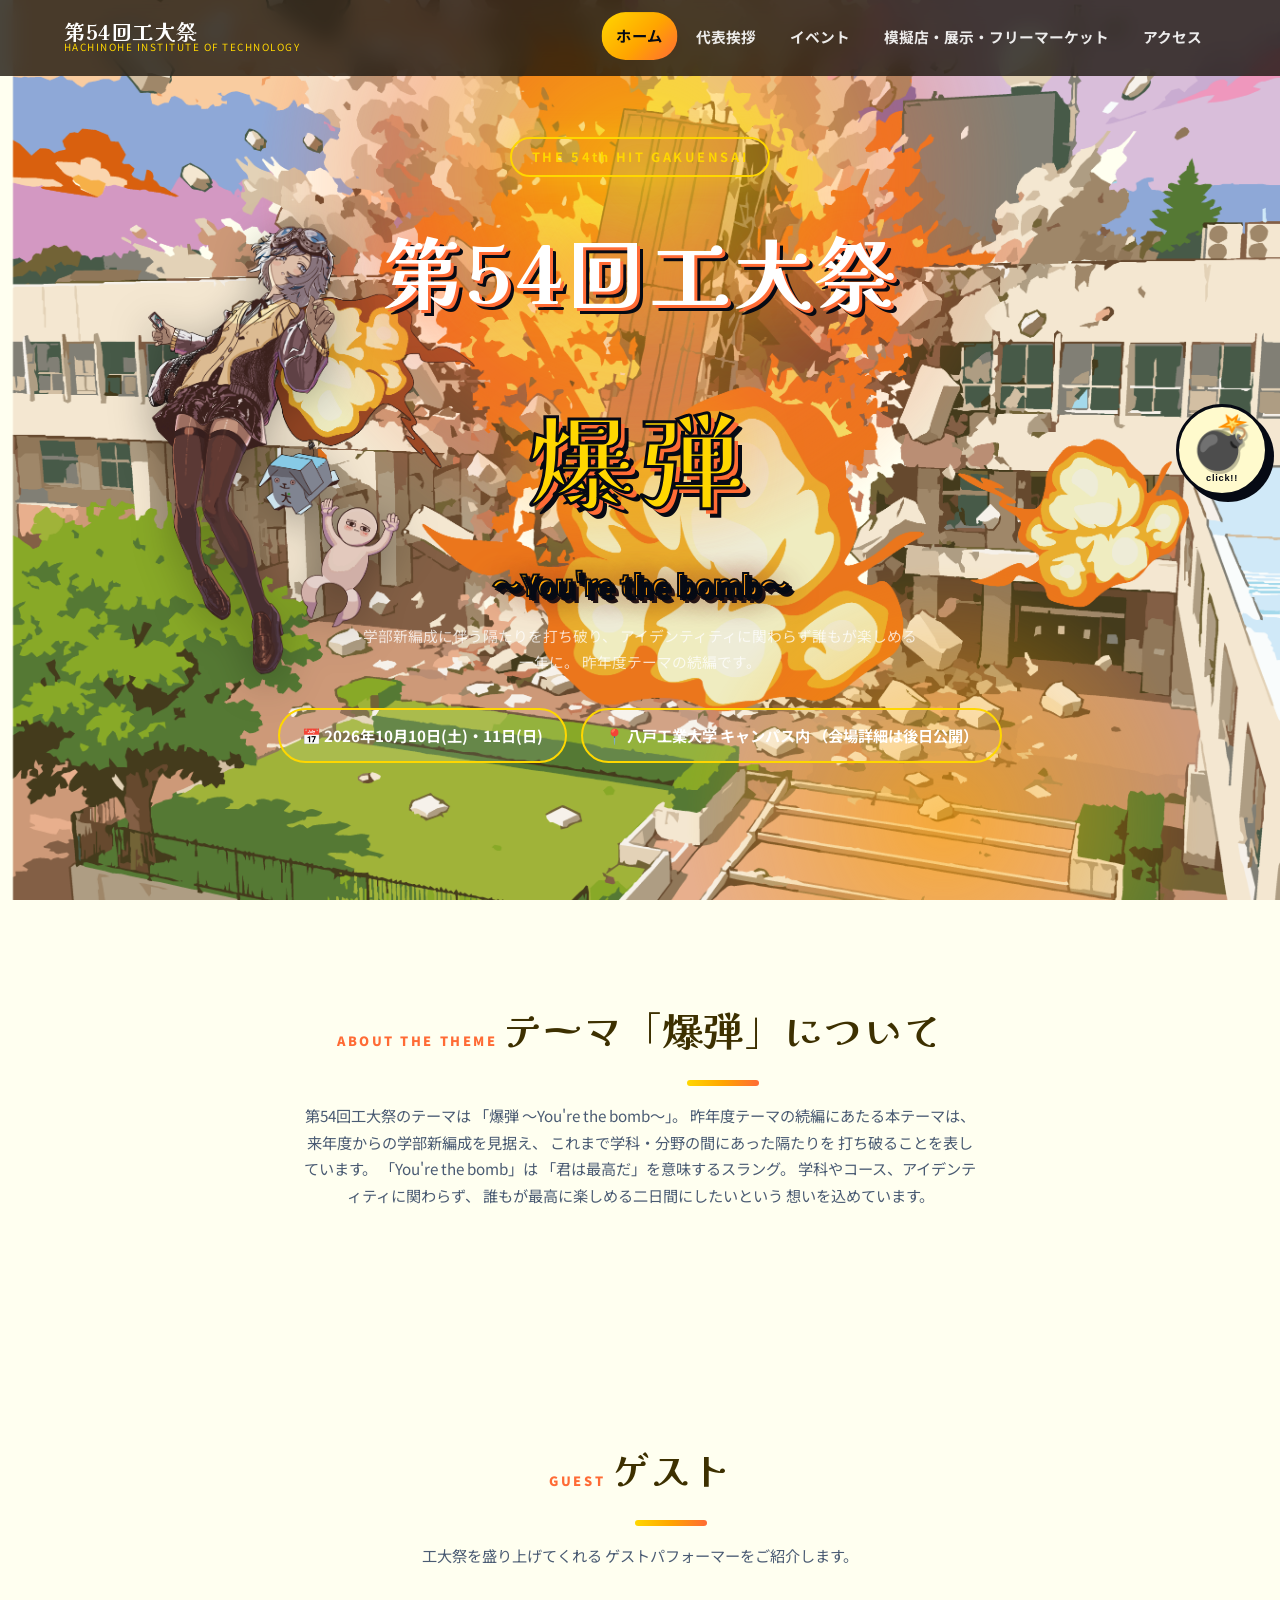
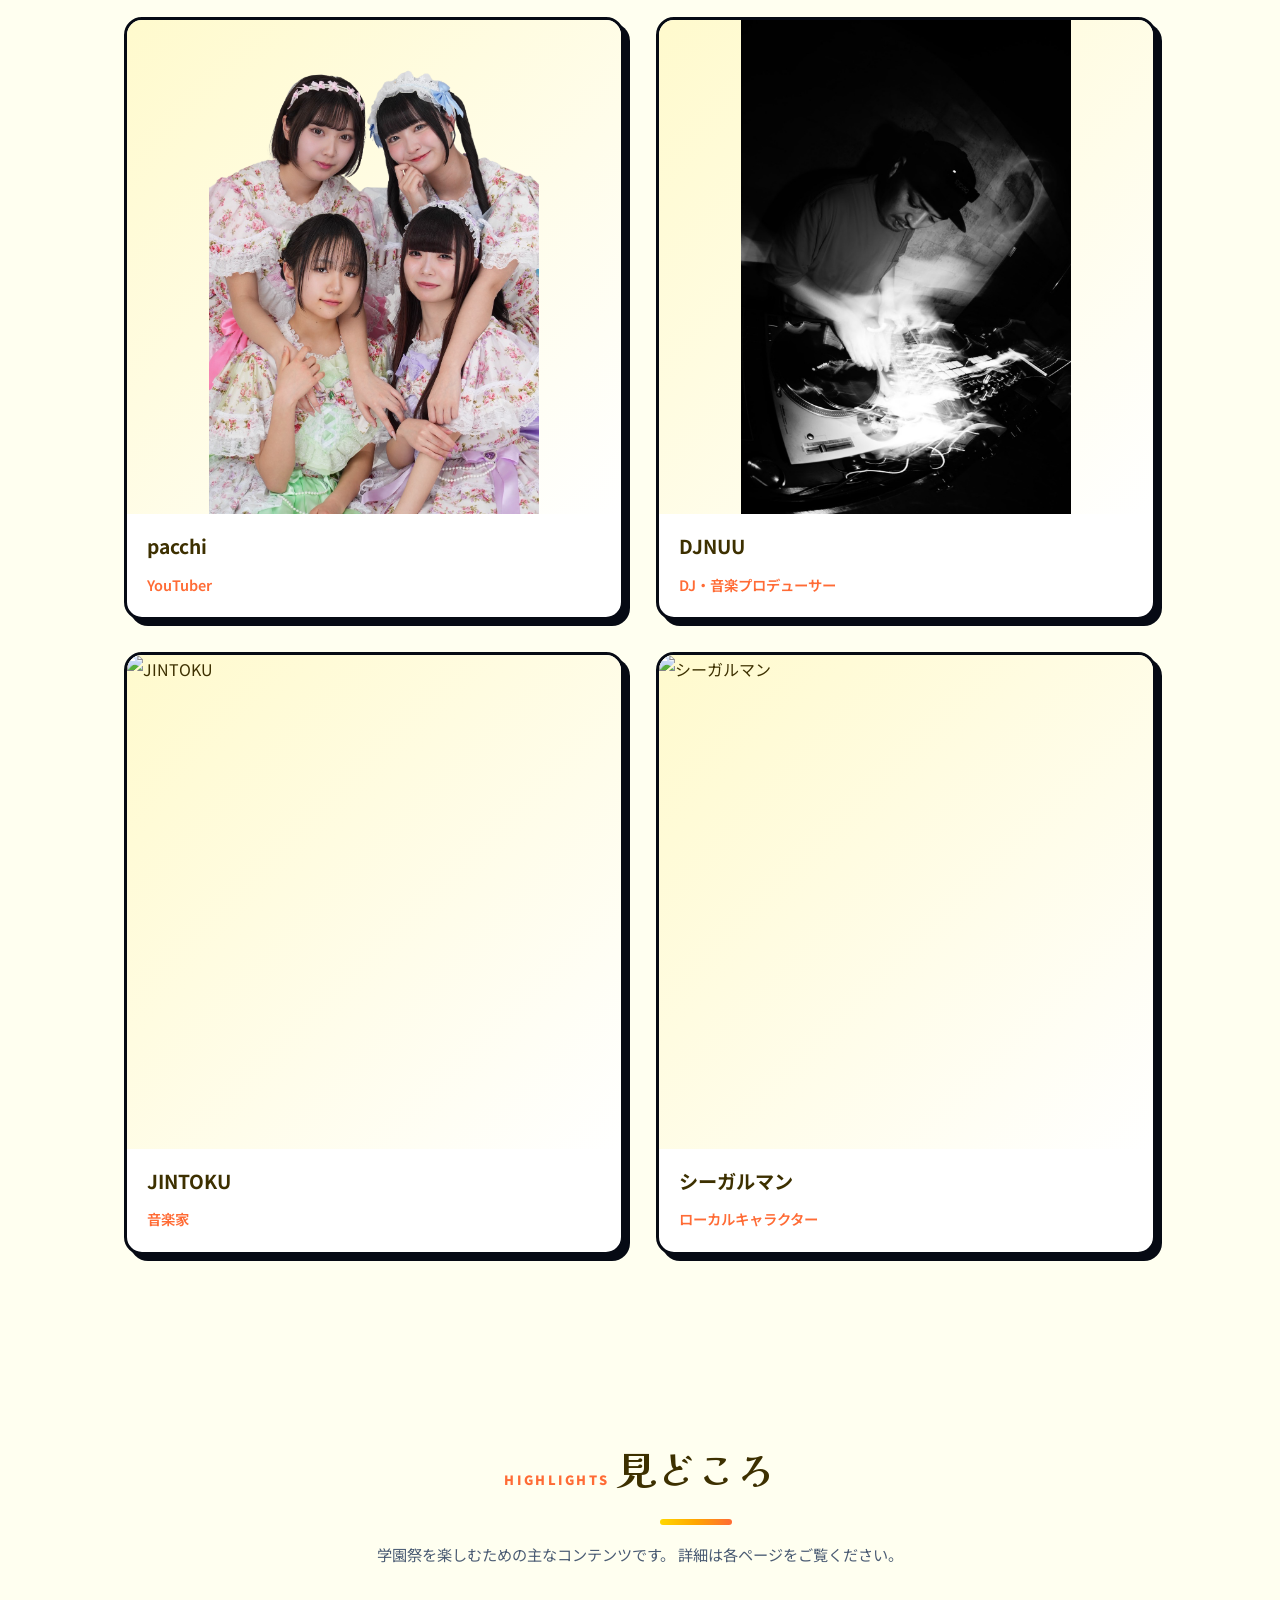
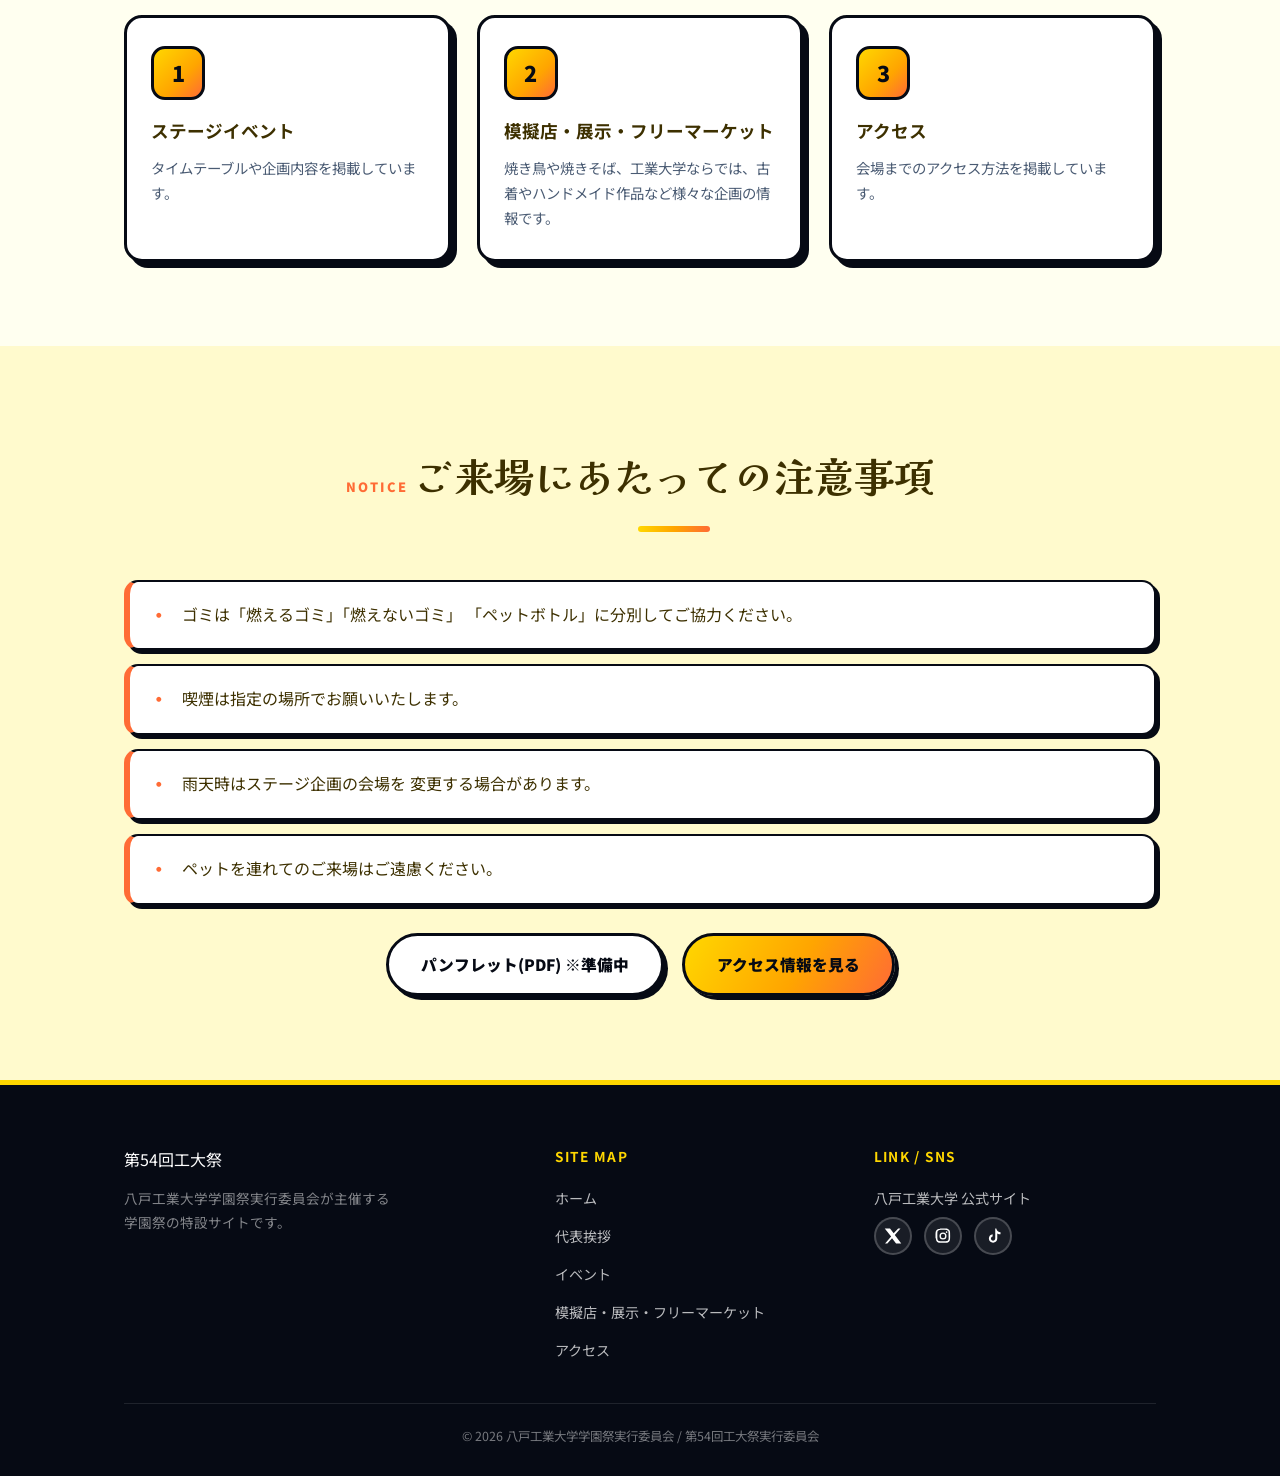
==== commit f8b5f3fc: "サイト更新" ====
--- a/index.html
+++ b/index.html
@@ -96,7 +96,15 @@
        Hero
   ========================== -->
 
-  <section class="hero">
+  <section
+    class="hero"
+    style="
+      background-image: url('images/explosion-bg.jpg');
+      background-size: cover;
+      background-position: center;
+      background-attachment: fixed;
+    "
+  >
 
     <!-- 左側の女の子 -->
 
@@ -138,28 +146,22 @@
         昨年度テーマの続編です。
       </p>
 
+
       <div class="hero-date">
+
         <span>
           📅 2026年10月10日(土)・11日(日)
         </span>
 
         <span>
           📍 八戸工業大学 キャンパス内
+          （会場詳細は後日公開）
         </span>
-      </div>
-
-
-    </div>
-
-    <!-- カレンダーウィジェット -->
-    <div class="calendar-widget">
-      <div class="calendar-nav">
-        <button class="calendar-prev" aria-label="前の月">◀</button>
-        <span class="calendar-month-year"></span>
-        <button class="calendar-next" aria-label="次の月">▶</button>
-      </div>
-      <div class="calendar-grid" id="calendarGrid"></div>
-    </div>
+
+      </div>
+
+    </div>
+
 
     <div class="scroll-cue"></div>
 
@@ -240,7 +242,7 @@
           href="https://www.instagram.com/pacchi._.twinkle/"
           target="_blank"
           rel="noopener"
-          class="guest-card guest-card--full guest-card--pacchi"
+          class="guest-card"
         >
 
           <div class="guest-image">
@@ -269,7 +271,7 @@
           href="https://www.instagram.com/dj_nuu/"
           target="_blank"
           rel="noopener"
-          class="guest-card guest-card--full"
+          class="guest-card"
         >
 
           <div class="guest-image">
@@ -327,7 +329,7 @@
           href="https://www.instagram.com/seagullman_8/"
           target="_blank"
           rel="noopener"
-          class="guest-card guest-card--full guest-card--seagullman"
+          class="guest-card"
         >
 
           <div class="guest-image">
@@ -395,7 +397,7 @@
           </div>
 
           <h3>
-            イベント
+            ステージイベント
           </h3>
 
           <p>
@@ -419,7 +421,7 @@
           </h3>
 
           <p>
-            焼き鳥やポテト、工業大学ならでは、古着やハンドメイド作品など様々な企画の情報です。
+            焼き鳥や焼きそば、工業大学ならでは、古着やハンドメイド作品など様々な企画の情報です。
           </p>
 
         </a>
@@ -530,6 +532,24 @@
 
       </div>
 
+
+      <div class="btn-row">
+
+        <a
+          href="#"
+          class="btn outline"
+        >
+          パンフレット(PDF) ※準備中
+        </a>
+
+        <a
+          href="access.html"
+          class="btn"
+        >
+          アクセス情報を見る
+        </a>
+
+      </div>
 
     </div>
 
@@ -631,9 +651,7 @@
 
 
             <a
-              href="https://x.com/hit_kouhou?s=11&t=AxPVY3JttAWnQgdFJt8Jvg"
-              target="_blank"
-              rel="noopener"
+              href="#"
               aria-label="X"
             >
 
@@ -647,9 +665,7 @@
 
 
             <a
-              href="https://www.instagram.com/hit_gakuyukai?igsh=MXNpZ2ZldGc5MXQybg=="
-              target="_blank"
-              rel="noopener"
+              href="#"
               aria-label="Instagram"
             >
 
@@ -663,9 +679,7 @@
 
 
             <a
-              href="https://lite.tiktok.com/t/ZS9kXMqnS1MSh-QpOwo/"
-              target="_blank"
-              rel="noopener"
+              href="#"
               aria-label="TikTok"
             >
 
--- a/css/style.css
+++ b/css/style.css
@@ -47,12 +47,19 @@
   text-decoration: none;
 }
 
+ul {
+  list-style: none;
+}
+
 .container {
   width: 100%;
-  max-width: 1200px;
+  max-width: 1080px;
   margin: 0 auto;
   padding: 0 24px;
 }
+
+
+/* ---------- Header ---------- */
 
 .site-header {
   position: fixed;
@@ -173,7 +180,7 @@
   transform: translateY(-6px) rotate(-45deg);
 }
 
-@media (max-width: 1100px) {
+@media (max-width: 880px) {
 
   .nav-toggle {
     display: block;
@@ -213,20 +220,6 @@
     font-size: 1.05rem;
     border-radius: 12px;
   }
-
-  .access-grid {
-    grid-template-columns: 1fr;
-  }
-
-  .category-grid {
-    grid-template-columns: repeat(2, minmax(0, 1fr));
-  }
-}
-
-@media (max-width: 560px) {
-  .category-grid {
-    grid-template-columns: 1fr;
-  }
 }
 
 
@@ -241,62 +234,6 @@
     radial-gradient(circle, rgba(255,255,255,0.16) 1.6px, transparent 1.6px),
     radial-gradient(circle at 50% 45%, #2D2000 0%, var(--c-black) 72%);
   background-size: auto, auto, auto, 22px 22px, auto;
-  min-height: 350px;
-  display: flex;
-  align-items: center;
-  justify-content: center;
-  text-align: center;
-  color: #fff;
-  padding: 60px 24px;
-}
-
-.page-hero {
-  margin-top: var(--header-h);
-}
-
-.page-hero div {
-  max-width: 700px;
-}
-
-.page-hero p {
-  color: #fff;
-  font-size: 1.1rem;
-  font-weight: 500;
-}
-
-.page-hero .page-hero-eyebrow {
-  display: inline-block;
-  padding: 7px 20px;
-  border: 2px solid var(--c-yellow);
-  border-radius: 999px;
-  font-size: 0.8rem;
-  font-weight: 700;
-  letter-spacing: 0.2em;
-  color: var(--c-yellow);
-  margin-bottom: 18px;
-  box-shadow: 0 0 24px rgba(255,215,0,0.35);
-}
-
-.page-hero h1 {
-  font-family: 'Kaisei Decol', serif;
-  font-size: clamp(2rem, 5vw, 3.5rem);
-  font-weight: 700;
-  letter-spacing: 0.04em;
-  color: #fff;
-  text-shadow:
-    2px 2px 0 var(--c-red),
-    4px 4px 0 var(--c-black),
-    0 0 40px rgba(255,107,53,0.6);
-  margin-bottom: 18px;
-  white-space: nowrap;
-}
-
-.page-hero small {
-  display: block;
-  font-size: 0.9rem;
-  font-weight: 400;
-  color: rgba(255,255,255,0.95);
-  line-height: 1.7;
 }
 
 
@@ -310,25 +247,20 @@
   justify-content: center;
   text-align: center;
   overflow: hidden;
-  background-color: #2D2000;
-  background-image: url('../images/explosion-bg.jpg');
   background-size: cover;
-  background-position: center center;
-  background-repeat: no-repeat;
+  background-position: center;
   background-attachment: fixed;
 }
 
 .character-image {
   position: absolute;
-  left: 12px;
+  left: 5%;
   top: 50%;
-  transform: translateY(-50%) scale(1.15);
-  transform-origin: left center;
+  transform: translateY(-50%);
   z-index: 2;
-  width: 430px;
-  height: 620px;
+  width: 400px;
+  height: 500px;
   pointer-events: none;
-  filter: drop-shadow(8px 12px 20px rgba(0,0,0,0.4));
 }
 
 .character-image img {
@@ -340,9 +272,59 @@
 
 .hero::before,
 .hero::after {
-  display: none;
-}
-
+  content: "";
+  position: absolute;
+  border-radius: 50%;
+  filter: blur(4px);
+  opacity: 0.9;
+  animation: pulse 4s ease-in-out infinite;
+}
+
+.hero::before {
+  width: 760px;
+  height: 760px;
+  background: radial-gradient(circle, rgba(255,215,0,0.6), rgba(255,107,53,0.32) 45%, transparent 72%);
+  top: -200px;
+  left: 50%;
+  transform: translateX(-50%);
+}
+
+.hero::after {
+  width: 520px;
+  height: 520px;
+  background: radial-gradient(circle, rgba(255,165,0,0.65), transparent 70%);
+  bottom: -180px;
+  right: 6%;
+  animation-delay: 1.2s;
+}
+
+@keyframes pulse {
+
+  0%, 100% {
+    transform: scale(1) translateX(-50%);
+  }
+
+  50% {
+    transform: scale(1.15) translateX(-50%);
+  }
+
+}
+
+.hero::after {
+  animation-name: pulse2;
+}
+
+@keyframes pulse2 {
+
+  0%, 100% {
+    transform: scale(1);
+  }
+
+  50% {
+    transform: scale(1.2);
+  }
+
+}
 
 .burst-star {
   display: none;
@@ -389,50 +371,46 @@
   position: relative;
   z-index: 2;
   color: #fff;
-  text-align: center;
-  background: rgba(18, 12, 6, 0.78);
-  border-radius: 34px;
-  padding: 80px 88px;
-  max-width: 900px;
-  backdrop-filter: blur(14px);
-  border: 4px solid rgba(255, 215, 0, 0.4);
-  box-shadow: 0 22px 48px rgba(0,0,0,0.38), inset 0 0 32px rgba(0,0,0,0.3);
+  padding: 0 24px;
 }
 
 .hero-eyebrow {
   display: inline-block;
-  padding: 8px 22px;
+  padding: 7px 20px;
   border: 2px solid var(--c-yellow);
   border-radius: 999px;
-  font-size: 0.85rem;
+  font-size: 0.8rem;
   font-weight: 700;
   letter-spacing: 0.2em;
   color: var(--c-yellow);
   margin-bottom: 22px;
-  box-shadow: 0 0 32px rgba(255,215,0,0.5), inset 0 0 16px rgba(255,255,255,0.2);
-  background: rgba(45, 32, 0, 0.5);
+  box-shadow: 0 0 24px rgba(255,215,0,0.35);
 }
 
 .hero-title {
   font-family: 'Kaisei Decol', serif;
-  font-size: clamp(2.5rem, 7vw, 4.2rem);
+  font-size: clamp(2.6rem, 7vw, 5rem);
   font-weight: 700;
   letter-spacing: 0.04em;
   color: #fff;
-  margin-bottom: 12px;
-  text-shadow: 4px 4px 0 rgba(0,0,0,0.8);
+  text-shadow:
+    3px 3px 0 var(--c-red),
+    6px 6px 0 var(--c-black),
+    0 0 50px rgba(255,107,53,0.7);
 }
 
 .hero-theme-name {
-  margin-top: 16px;
-  margin-bottom: 12px;
+  margin-top: 26px;
   font-family: 'Kaisei Decol', serif;
-  font-size: clamp(4rem, 9vw, 7rem);
-  font-weight: 900;
-  letter-spacing: 0.12em;
+  font-size: clamp(3rem, 9vw, 6.4rem);
+  font-weight: 700;
+  letter-spacing: 0.08em;
   color: var(--c-yellow);
   -webkit-text-stroke: 3px var(--c-black);
-  text-shadow: 8px 8px 0 rgba(0,0,0,0.9);
+  text-shadow:
+    5px 5px 0 var(--c-red),
+    9px 9px 0 var(--c-black),
+    0 0 60px rgba(255,215,0,0.6);
   animation:
     bounceIn 1.1s cubic-bezier(.34,1.56,.64,1) both,
     wiggle 4.5s ease-in-out 1.2s infinite;
@@ -470,9 +448,8 @@
 }
 
 .hero-theme {
-  margin-top: 0;
-  margin-bottom: 18px;
-  font-size: clamp(1.4rem, 3.4vw, 2rem);
+  margin-top: 14px;
+  font-size: clamp(1.2rem, 3vw, 1.8rem);
   font-weight: 900;
   color: #fff;
   background: linear-gradient(90deg, var(--c-yellow), var(--c-orange), var(--c-pink));
@@ -480,45 +457,37 @@
   background-clip: text;
   -webkit-text-fill-color: transparent;
   -webkit-text-stroke: 2px var(--c-black);
-  text-shadow: 4px 4px 0 rgba(0,0,0,0.8);
-  filter: drop-shadow(2px 2px 0 rgba(0,0,0,0.6));
+  text-shadow:
+    2px 2px 0 var(--c-black),
+    4px 4px 0 var(--c-black),
+    0 0 30px rgba(255,107,53,0.8);
+  filter: drop-shadow(3px 3px 0 var(--c-black));
 }
 
 .hero-note {
-  margin-top: 18px;
-  margin-bottom: 28px;
-  font-size: 1.15rem;
-  color: #fff;
-  max-width: 660px;
+  margin-top: 14px;
+  font-size: 0.92rem;
+  color: rgba(255,255,255,0.75);
+  max-width: 560px;
   margin-inline: auto;
-  line-height: 1.8;
-  font-weight: 500;
-  text-shadow: 2px 2px 4px rgba(0,0,0,0.6);
 }
 
 .hero-date {
   margin-top: 34px;
-  display: flex;
-  flex-direction: column;
-  gap: 12px;
+  display: inline-flex;
+  gap: 14px;
+  flex-wrap: wrap;
   justify-content: center;
-  align-items: center;
-  width: 100%;
 }
 
 .hero-date span {
-  padding: 16px 28px;
-  border-radius: 12px;
-  background: rgba(45, 32, 0, 0.75);
+  padding: 12px 22px;
+  border-radius: 999px;
+  background: rgba(255,255,255,0.1);
   border: 2px solid var(--c-yellow);
-  font-size: 0.9rem;
+  font-size: 0.95rem;
   font-weight: 700;
   color: #fff;
-  box-shadow: 0 4px 12px rgba(0,0,0,0.4);
-  width: 100%;
-  max-width: 480px;
-  text-align: center;
-  line-height: 1.5;
 }
 
 
@@ -527,12 +496,13 @@
 .bomb-widget,
 .bomb-trigger {
   position: fixed;
-  bottom: 40px;
-  right: 40px;
+  top: 50%;
+  right: max(12px, calc(50% - 650px));
   z-index: 900;
-  width: 140px;
-  height: 140px;
-  border: 4px solid var(--c-black);
+  width: 92px;
+  height: 92px;
+  transform: translateY(-50%);
+  border: 3px solid var(--c-black);
   border-radius: 50%;
   background: var(--c-yellow-soft);
   box-shadow: var(--comic-shadow);
@@ -547,130 +517,68 @@
     background 0.2s ease;
 }
 
-@media (max-width: 768px) {
-  .bomb-widget,
-  .bomb-trigger {
-    display: none;
-  }
-}
-
 .bomb-left {
-  display: none;
+  left: max(12px, calc(50% - 650px));
 }
 
 .bomb-right {
-  display: block;
+  right: max(12px, calc(50% - 650px));
 }
 
 .bomb-widget:hover,
 .bomb-trigger:hover {
-  transform: scale(1.08) rotate(-8deg);
-  box-shadow: 10px 10px 0 var(--c-black);
+  transform: translateY(-50%) scale(1.08) rotate(-4deg);
+  box-shadow: 8px 8px 0 var(--c-black);
   background: var(--c-yellow);
 }
 
 .bomb-widget:active,
 .bomb-trigger:active {
-  transform: scale(0.9) rotate(-4deg);
+  transform: translateY(-50%) scale(0.94);
 }
 
 .bomb-emoji,
 .bomb-icon {
   display: block;
-  font-size: 4.4rem;
+  font-size: 3.2rem;
   line-height: 1;
   filter: drop-shadow(2px 3px 0 rgba(0,0,0,0.25));
 }
 
 .bomb-label {
   display: block;
-  margin-top: 6px;
-  font-size: 0.65rem;
+  margin-top: 4px;
+  font-size: 0.58rem;
   font-weight: 900;
   letter-spacing: 0.08em;
   color: var(--c-black);
 }
 
-.explosion-icon {
-  display: none;
-}
-
 .bomb-widget.bomb-shake,
 .bomb-trigger.bomb-shake {
-  animation: bombShake 0.8s ease-in-out;
-}
-
-.bomb-widget.bomb-shake .explosion-icon,
-.bomb-trigger.bomb-shake .explosion-icon {
-  animation: explosionBurst 0.8s ease-out;
-}
-
-@keyframes explosionBurst {
-  0% {
-    transform: scale(1);
-    opacity: 1;
-    filter: drop-shadow(2px 2px 3px rgba(0,0,0,0.4));
-  }
-  
+  animation: bombShake 0.55s ease-in-out;
+}
+
+@keyframes bombShake {
+
+  0%, 100% {
+    transform: translateY(-50%) rotate(0deg);
+  }
+
+  20% {
+    transform: translateY(-50%) rotate(-12deg) scale(1.05);
+  }
+
   40% {
-    transform: scale(1.3);
-    opacity: 1;
-    filter: drop-shadow(0 0 20px rgba(255,215,0,1)) drop-shadow(0 0 40px rgba(255,107,53,0.8));
-  }
-  
-  70% {
-    transform: scale(1.5);
-    opacity: 0.8;
-    filter: drop-shadow(0 0 30px rgba(255,215,0,0.8)) drop-shadow(0 0 60px rgba(255,107,53,0.6));
-  }
-  
-  100% {
-    transform: scale(1.6);
-    opacity: 0;
-    filter: drop-shadow(0 0 50px rgba(255,215,0,0)) drop-shadow(0 0 80px rgba(255,107,53,0));
-  }
-}
-
-@keyframes bombShake {
-
-  0%, 100% {
-    transform: scale(1) rotate(0deg) translateY(0);
-  }
-
-  10% {
-    transform: scale(1.15) rotate(-20deg) translateY(-8px);
-  }
-
-  20% {
-    transform: scale(1.22) rotate(18deg) translateY(6px);
-  }
-
-  30% {
-    transform: scale(1.18) rotate(-16deg) translateY(-5px);
-  }
-
-  40% {
-    transform: scale(1.25) rotate(22deg) translateY(8px);
-  }
-
-  50% {
-    transform: scale(1.2) rotate(-15deg) translateY(-4px);
+    transform: translateY(-50%) rotate(12deg) scale(1.08);
   }
 
   60% {
-    transform: scale(1.18) rotate(14deg) translateY(5px);
-  }
-
-  70% {
-    transform: scale(1.12) rotate(-10deg) translateY(-3px);
+    transform: translateY(-50%) rotate(-9deg) scale(1.05);
   }
 
   80% {
-    transform: scale(1.08) rotate(8deg) translateY(2px);
-  }
-
-  90% {
-    transform: scale(1.05) rotate(-4deg) translateY(-1px);
+    transform: translateY(-50%) rotate(7deg) scale(1.03);
   }
 
 }
@@ -844,43 +752,6 @@
 
 }
 
-.countdown-explosion {
-  width: 180px;
-  height: 180px;
-  filter: drop-shadow(0 0 20px rgba(255,215,0,0.8)) drop-shadow(0 0 40px rgba(255,107,53,0.6));
-  animation: explosionBurst 0.9s ease-out forwards;
-}
-
-@keyframes explosionBurst {
-  0% {
-    opacity: 0;
-    transform: scale(0.3) rotate(0deg);
-  }
-  
-  20% {
-    opacity: 1;
-    transform: scale(1) rotate(-5deg);
-  }
-  
-  40% {
-    opacity: 1;
-    transform: scale(1.3) rotate(8deg);
-    filter: drop-shadow(0 0 30px rgba(255,215,0,1)) drop-shadow(0 0 60px rgba(255,107,53,0.8));
-  }
-  
-  70% {
-    opacity: 0.8;
-    transform: scale(1.8) rotate(-6deg);
-    filter: drop-shadow(0 0 50px rgba(255,215,0,0.8)) drop-shadow(0 0 80px rgba(255,107,53,0.6));
-  }
-  
-  100% {
-    opacity: 0;
-    transform: scale(2.5) rotate(15deg);
-    filter: drop-shadow(0 0 80px rgba(255,215,0,0.3)) drop-shadow(0 0 120px rgba(255,107,53,0.2));
-  }
-}
-
 .countdown-result {
   display: none;
   font-family: 'Kaisei Decol', serif;
@@ -941,7 +812,7 @@
 
 .section-title {
   font-family: 'Kaisei Decol', serif;
-  font-size: clamp(2rem, 5vw, 3.2rem);
+  font-size: clamp(1.7rem, 4vw, 2.5rem);
   margin-top: 10px;
   position: relative;
   display: inline-block;
@@ -958,12 +829,11 @@
 }
 
 .section-lead {
-  max-width: 900px;
+  max-width: 680px;
   margin: 16px auto 0;
   text-align: center;
   color: #4a5b73;
-  font-size: 1.1rem;
-  line-height: 1.8;
+  font-size: 0.95rem;
 }
 
 
@@ -972,109 +842,26 @@
 .grid {
   display: grid;
   gap: 26px;
-  grid-template-columns: repeat(3, minmax(0, 1fr));
-  margin-top: 32px;
-}
-
-.access-grid {
-  grid-template-columns: repeat(2, minmax(240px, 1fr));
-}
-
-.category-grid {
-  display: grid;
-  gap: 24px;
-  grid-template-columns: repeat(4, minmax(0, 1fr));
-  margin-top: 24px;
+  grid-template-columns: repeat(auto-fit, minmax(240px, 1fr));
 }
 
 .card {
   background: var(--c-white);
   border-radius: var(--radius);
-  padding: 36px 32px;
+  padding: 28px 24px;
   border: 3px solid var(--c-black);
   box-shadow: var(--comic-shadow);
   transition: transform 0.2s, box-shadow 0.2s;
 }
 
-.grid .card {
-  min-height: 240px;
-  display: flex;
-  flex-direction: column;
-  justify-content: flex-start;
-}
-
-.grid .card h3 {
-  font-size: 1.3rem;
-  margin-bottom: 12px;
-}
-
-.grid .card p {
-  font-size: 1rem;
-  line-height: 1.7;
-}
-
-.category-grid .card {
-  min-height: 180px;
-  display: flex;
-  flex-direction: column;
-  justify-content: center;
-  align-items: flex-start;
-}
-
-.food-card {
-  align-items: flex-start;
-  background: var(--c-white);
-}
-
-.food-card-image-frame {
-  width: 64px;
-  height: 64px;
-  margin-bottom: 16px;
-  background: linear-gradient(135deg, var(--c-yellow), var(--c-orange) 60%, var(--c-red));
-  border: 3px solid var(--c-black);
-  border-radius: 14px;
-  overflow: hidden;
-  display: flex;
-  align-items: center;
-  justify-content: center;
-}
-
-.food-card-image {
-  width: 100%;
-  height: 100%;
-  object-fit: contain;
-  mix-blend-mode: multiply;
-}
-
-.food-card-image--potato {
-  transform: scaleX(-1);
-}
-
-.food-card h3 {
-  align-self: stretch;
-  padding: 0;
-  background: transparent;
-  border: none;
-  border-radius: 0;
-  text-align: left;
-}
-
-.card-link {
-  display: block;
-  color: inherit;
-  text-decoration: none;
-  cursor: pointer;
-}
-
-.card:hover,
-.card-link:hover {
+.card:hover {
   transform: translate(-3px, -3px);
   box-shadow: 9px 9px 0 var(--c-black);
 }
 
 .card-icon {
-  width: 64px;
-  height: 64px;
+  width: 54px;
+  height: 54px;
   border-radius: 14px;
   display: flex;
   align-items: center;
@@ -1082,7 +869,7 @@
   background: linear-gradient(135deg, var(--c-yellow), var(--c-orange) 60%, var(--c-red));
   color: var(--c-black);
   font-weight: 900;
-  font-size: 1.8rem;
+  font-size: 1.35rem;
   margin-bottom: 16px;
   border: 3px solid var(--c-black);
 }
@@ -1104,9 +891,7 @@
 .guests-grid {
   display: grid;
   gap: 32px;
-  grid-template-columns: 1fr 1fr;
-  width: min(100%, 960px);
-  margin-inline: auto;
+  grid-template-columns: repeat(2, 1fr);
   margin-top: 32px;
 }
 
@@ -1139,49 +924,25 @@
   overflow: hidden;
 }
 
-.guest-card--full .guest-image {
-  aspect-ratio: 4 / 3;
-}
-
 .guest-image img {
   width: 100%;
   height: 100%;
   object-fit: contain;
 }
 
-.guest-card--full .guest-image img {
-  object-fit: cover;
-}
-
-.guest-card--pacchi .guest-image img {
-  object-position: center 28%;
-  transform: scale(1.08);
-}
-
-.guest-card--seagullman .guest-image {
-  aspect-ratio: 1;
-}
-
-.guest-card--seagullman .guest-image img {
-  object-fit: contain;
-  object-position: center bottom;
-  transform: scale(3);
-}
-
 .guest-card h3 {
-  font-size: 1.4rem;
+  font-size: 1.2rem;
   font-weight: 700;
-  padding: 20px 24px 12px;
+  padding: 16px 20px 8px;
   margin: 0;
 }
 
 .guest-card p {
-  font-size: 1rem;
+  font-size: 0.9rem;
   color: var(--c-red);
-  padding: 0 24px 18px;
+  padding: 0 20px 20px;
   margin: 0;
   font-weight: 600;
-  line-height: 1.6;
 }
 
 
@@ -1251,57 +1012,36 @@
 
 .table-wrap {
   overflow-x: auto;
-  margin-top: 32px;
 }
 
 table.tt {
   width: 100%;
   border-collapse: collapse;
-  background: #f9f5ed;
+  background: var(--c-white);
   border-radius: var(--radius);
   overflow: hidden;
-  border: 3px solid var(--c-orange);
-  box-shadow: 0 8px 24px rgba(0, 0, 0, 0.12);
+  border: 3px solid var(--c-black);
+  box-shadow: var(--comic-shadow);
   min-width: 560px;
 }
 
 table.tt th,
 table.tt td {
-  padding: 18px 20px;
+  padding: 14px 16px;
   text-align: left;
-  font-size: 1rem;
-  border-bottom: 2px solid rgba(0,0,0,0.15);
-  color: var(--c-black);
+  font-size: 0.9rem;
+  border-bottom: 1px solid rgba(0,0,0,0.08);
 }
 
 table.tt th {
-  background: var(--c-orange);
-  color: var(--c-white);
-  font-weight: 900;
-  letter-spacing: 0.06em;
-  font-size: 1.1rem;
-  text-shadow: 1px 1px 0 rgba(0,0,0,0.2);
-}
-
-table.tt th:first-child {
-  min-width: 100px;
-  background: var(--c-orange);
+  background: var(--c-black);
+  color: var(--c-yellow);
+  font-weight: 700;
+  letter-spacing: 0.04em;
 }
 
 table.tt tr:nth-child(even) td {
-  background: #faf7f1;
-}
-
-table.tt tr:hover td {
-  background: rgba(255, 215, 0, 0.2);
-  transition: background 0.2s ease;
-}
-
-table.tt td:first-child {
-  font-weight: 600;
-  color: var(--c-black);
-  font-size: 1.05rem;
-  min-width: 90px;
+  background: var(--c-yellow-soft);
 }
 
 table.tt tr:last-child td {
@@ -1348,21 +1088,15 @@
   display: flex;
   align-items: center;
   justify-content: center;
-  text-align: center;
-  padding: 18px;
   color: var(--c-black);
-  font-size: 1.2rem;
+  font-size: 2rem;
   font-weight: 900;
-  line-height: 1.25;
-  transform: translateX(2px);
 }
 
 
 /* ---------- Map placeholder ---------- */
 
 .map-placeholder {
-  width: min(100%, 760px);
-  margin-inline: auto;
   border-radius: var(--radius);
   aspect-ratio: 16/9;
   border: 3px solid var(--c-black);
@@ -1379,174 +1113,6 @@
   color: var(--c-orange-dark);
   font-weight: 900;
   box-shadow: var(--comic-shadow);
-}
-
-
-/* ---------- Access Info ---------- */
-
-.access-info {
-  background: var(--c-cream);
-  border: 3px solid var(--c-black);
-  border-radius: var(--radius);
-  padding: 28px;
-  margin-bottom: 28px;
-  box-shadow: var(--comic-shadow);
-}
-
-.access-info h3 {
-  font-size: 1.2rem;
-  color: var(--c-black);
-  margin-bottom: 16px;
-  font-weight: 700;
-  letter-spacing: 0.03em;
-}
-
-
-/* ---------- Calendar Widget ---------- */
-
-.calendar-widget {
-  position: absolute;
-  right: 5%;
-  top: 50%;
-  transform: translateY(-50%);
-  z-index: 3;
-  background: rgba(18, 12, 6, 0.9);
-  border: 3px solid rgba(255, 215, 0, 0.6);
-  border-radius: 16px;
-  padding: 32px;
-  width: 436px;
-  box-shadow: 0 12px 32px rgba(0, 0, 0, 0.5);
-  backdrop-filter: blur(10px);
-}
-
-.calendar-nav {
-  display: flex;
-  justify-content: space-between;
-  align-items: center;
-  margin-bottom: 20px;
-  padding-bottom: 15px;
-  border-bottom: 2px solid rgba(255, 215, 0, 0.4);
-}
-
-.calendar-nav button {
-  background: rgba(255, 215, 0, 0.2);
-  border: 2px solid rgba(255, 215, 0, 0.6);
-  color: var(--c-yellow);
-  font-size: 1.38rem;
-  width: 42px;
-  height: 42px;
-  border-radius: 8px;
-  cursor: pointer;
-  display: flex;
-  align-items: center;
-  justify-content: center;
-  transition: all 0.2s ease;
-}
-
-.calendar-nav button:hover {
-  background: rgba(255, 215, 0, 0.4);
-  transform: scale(1.1);
-}
-
-.calendar-month-year {
-  color: var(--c-yellow);
-  font-weight: 700;
-  font-size: 1.15rem;
-  letter-spacing: 0.05em;
-  text-align: center;
-  flex: 1;
-}
-
-.calendar-grid {
-  display: grid;
-  grid-template-columns: repeat(7, 1fr);
-  gap: 4px;
-  font-size: 1.04rem;
-}
-
-.calendar-day-header {
-  text-align: center;
-  color: var(--c-yellow);
-  font-weight: 700;
-  padding: 7px;
-  font-size: 0.98rem;
-}
-
-.calendar-day {
-  aspect-ratio: 1;
-  display: flex;
-  align-items: center;
-  justify-content: center;
-  border-radius: 8px;
-  color: rgba(255, 255, 255, 0.8);
-  font-size: 0.9rem;
-  cursor: default;
-  background: rgba(255, 255, 255, 0.05);
-  border: 1px solid rgba(255, 255, 255, 0.1);
-}
-
-.calendar-day.other-month {
-  color: rgba(255, 255, 255, 0.3);
-}
-
-.calendar-day.today {
-  background: rgba(255, 215, 0, 0.2);
-  border-color: var(--c-yellow);
-  color: var(--c-yellow);
-  font-weight: 600;
-}
-
-.calendar-day.event-day {
-  background: rgba(255, 107, 53, 0.6);
-  border-color: var(--c-red);
-  color: #fff;
-  font-weight: 700;
-  box-shadow: 0 0 12px rgba(255, 107, 53, 0.6);
-}
-
-@media (max-width: 1800px) {
-  .calendar-widget {
-    display: none;
-  }
-
-  .character-image {
-    left: 8px;
-    width: 420px;
-    height: 600px;
-  }
-
-  .hero-content {
-    width: min(760px, calc(100% - 48px));
-    padding: 56px 48px;
-  }
-}
-
-@media (max-width: 768px) {
-  .calendar-widget {
-    display: none;
-  }
-}
-
-.access-info ul {
-  list-style: none;
-  padding-left: 0;
-}
-
-.access-info li {
-  padding-left: 28px;
-  margin-bottom: 12px;
-  position: relative;
-  font-size: 0.95rem;
-  line-height: 1.6;
-  color: var(--c-text);
-}
-
-.access-info li:before {
-  content: "▶";
-  position: absolute;
-  left: 0;
-  color: var(--c-orange);
-  font-weight: 700;
 }
 
 
@@ -1587,16 +1153,11 @@
 }
 
 .footer-brand .logo-main {
-  color: var(--c-yellow);
-}
-
-.footer-brand {
-  text-align: center;
+  color: #fff;
 }
 
 .footer-brand p {
   margin-top: 14px;
-  margin-inline: auto;
   font-size: 0.85rem;
   color: rgba(255,255,255,0.5);
   max-width: 280px;
@@ -1722,9 +1283,10 @@
 @media (max-width: 900px) {
 
   .character-image {
-    left: 4px;
+    left: -70px;
     width: 300px;
     height: 400px;
+    opacity: 0.45;
   }
 
   .bomb-widget {
@@ -1755,14 +1317,13 @@
 
   .hero {
     background-attachment: scroll;
-    background-position: center center, center center;
-    background-size: cover, cover;
   }
 
   .character-image {
-    left: 0;
+    left: -100px;
     width: 260px;
     height: 350px;
+    opacity: 0.3;
   }
 
   .bomb-widget {
@@ -1792,168 +1353,4 @@
 
   .bomb-widget.bomb-shake {
     animation: bombShakeMobile;
-  }
-
-  /* ---------- Mobile Improvements ---------- */
-  
-  .section-title {
-    font-size: clamp(1.4rem, 4vw, 2rem) !important;
-    margin-top: 8px;
-  }
-
-  .section-lead {
-    font-size: 1rem;
-    max-width: 100%;
-    line-height: 1.7;
-  }
-
-  .section-head {
-    margin-bottom: 24px;
-  }
-
-  .container {
-    padding: 0 16px;
-  }
-
-  .grid {
-    grid-template-columns: 1fr;
-    gap: 16px;
-    margin-top: 24px;
-  }
-
-  .grid .card {
-    min-height: auto;
-    padding: 24px 20px;
-  }
-
-  .grid .card h3 {
-    font-size: 1.15rem;
-    margin-bottom: 10px;
-  }
-
-  .grid .card p {
-    font-size: 0.95rem;
-  }
-
-  .guests-grid {
-    grid-template-columns: 1fr;
-    gap: 20px;
-    margin-top: 24px;
-  }
-
-  .guest-card h3 {
-    font-size: 1.2rem;
-    padding: 16px 18px 8px;
-  }
-
-  .guest-card p {
-    font-size: 0.9rem;
-    padding: 0 18px 12px;
-  }
-
-  .guest-image {
-    aspect-ratio: 1;
-  }
-
-  .guest-card--full .guest-image {
-    aspect-ratio: 1;
-  }
-
-  table.tt {
-    min-width: auto;
-    border: 3px solid var(--c-orange);
-  }
-
-  table.tt th,
-  table.tt td {
-    padding: 14px 12px;
-    font-size: 0.95rem;
-    border-bottom: 1px solid rgba(0,0,0,0.12);
-  }
-
-  table.tt th {
-    font-size: 1rem;
-  }
-
-  table.tt td:first-child {
-    min-width: 70px;
-    font-size: 1rem;
-  }
-
-  .category-grid {
-    grid-template-columns: repeat(2, 1fr);
-    gap: 16px;
-    margin-top: 20px;
-  }
-
-  .card {
-    padding: 20px 16px;
-  }
-
-  .card h3 {
-    font-size: 1rem;
-    margin-bottom: 6px;
-  }
-
-  .card p {
-    font-size: 0.85rem;
-  }
-
-  .card-icon {
-    font-size: 2.4rem;
-    margin-bottom: 8px;
-  }
-
-  .hero-content {
-    width: calc(100% - 24px);
-    padding: 32px 16px;
-  }
-
-  .hero-title {
-    font-size: clamp(2rem, 10vw, 3rem);
-  }
-
-  .hero-theme-name {
-    font-size: clamp(3rem, 18vw, 5rem);
-  }
-
-  .hero-theme {
-    font-size: clamp(1.05rem, 5vw, 1.5rem);
-  }
-
-  .hero-note {
-    font-size: 0.95rem;
-    line-height: 1.7;
-  }
-
-  .hero-date span {
-    padding: 12px 14px;
-    font-size: 0.78rem;
-  }
-
-  .page-hero h1 {
-    white-space: normal;
-  }
-
-  .btn {
-    padding: 14px 28px;
-    font-size: 1rem;
-  }
-
-  .quote-box {
-    padding: 28px 20px;
-  }
-
-  .access-info {
-    padding: 20px;
-  }
-
-  .access-info h3 {
-    font-size: 1.1rem;
-    margin-bottom: 12px;
-  }
-
-  .access-grid {
-    grid-template-columns: 1fr;
-  }
-}+  }
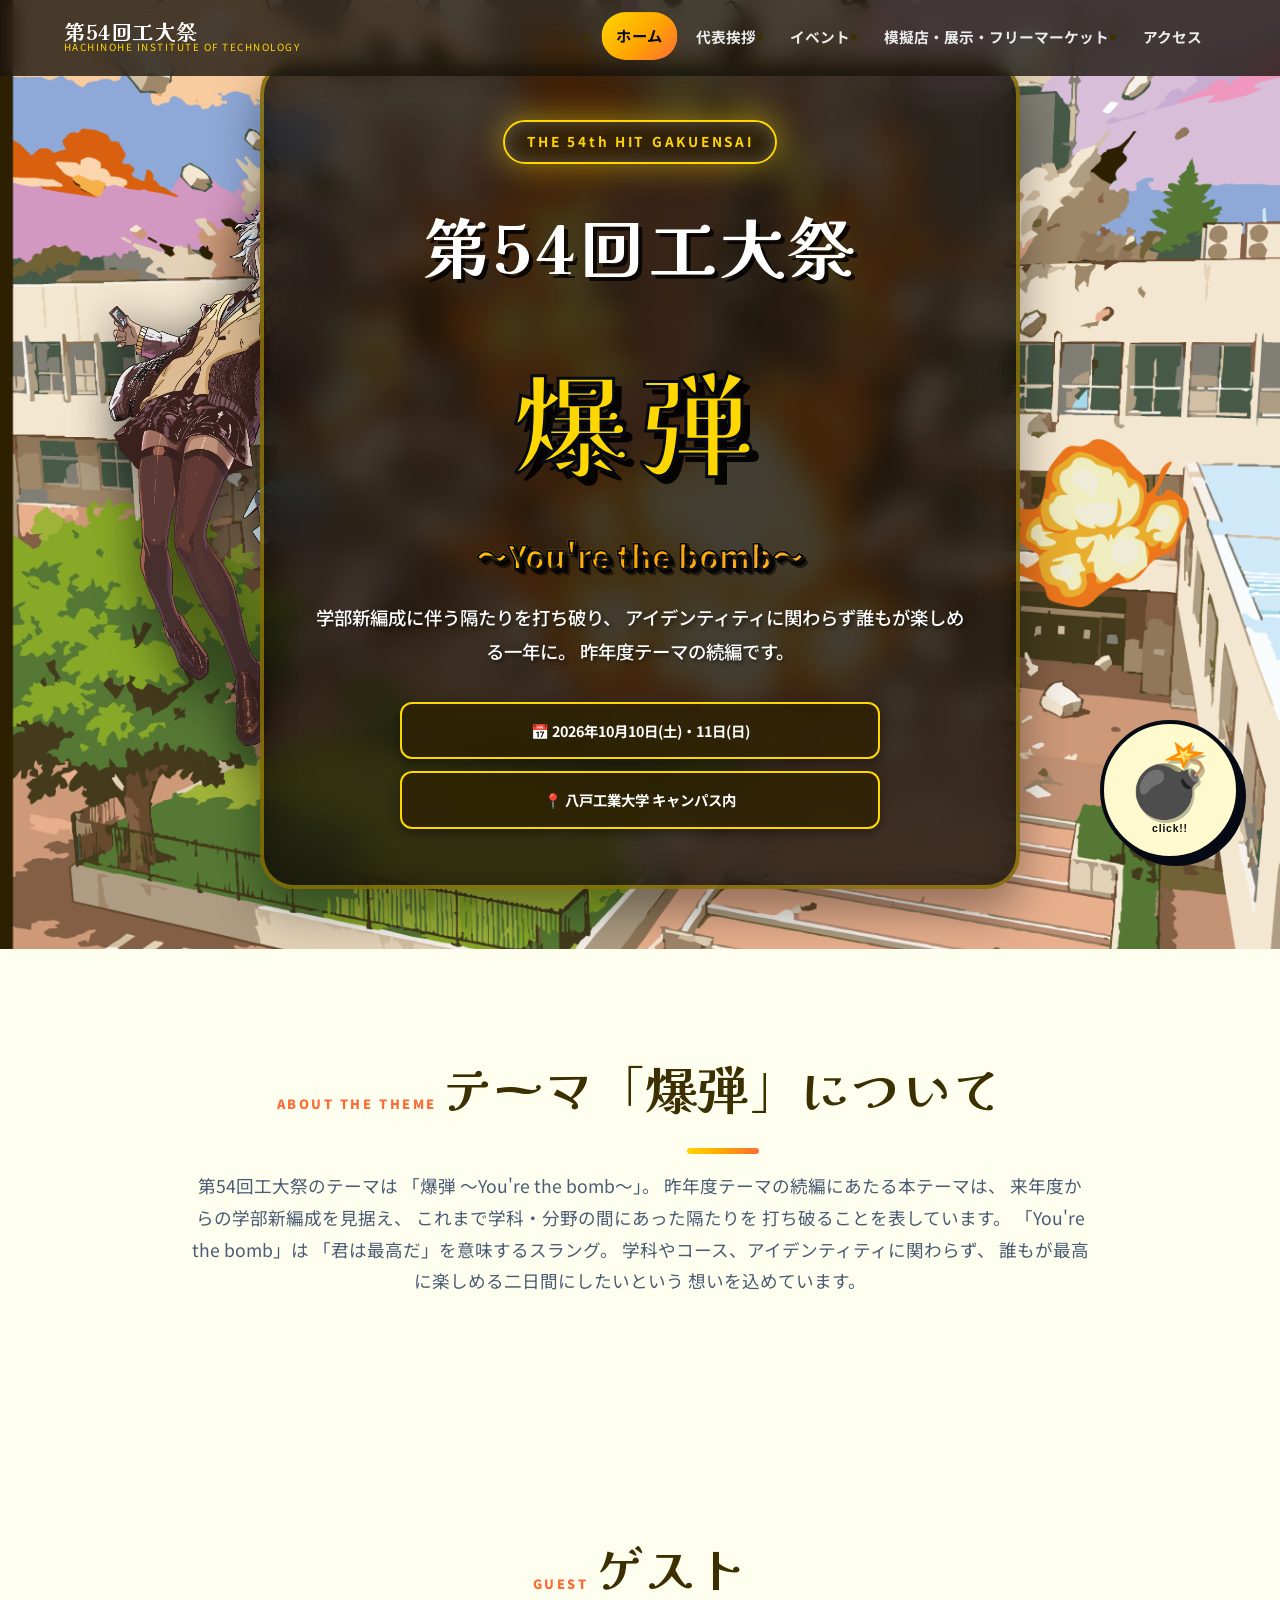
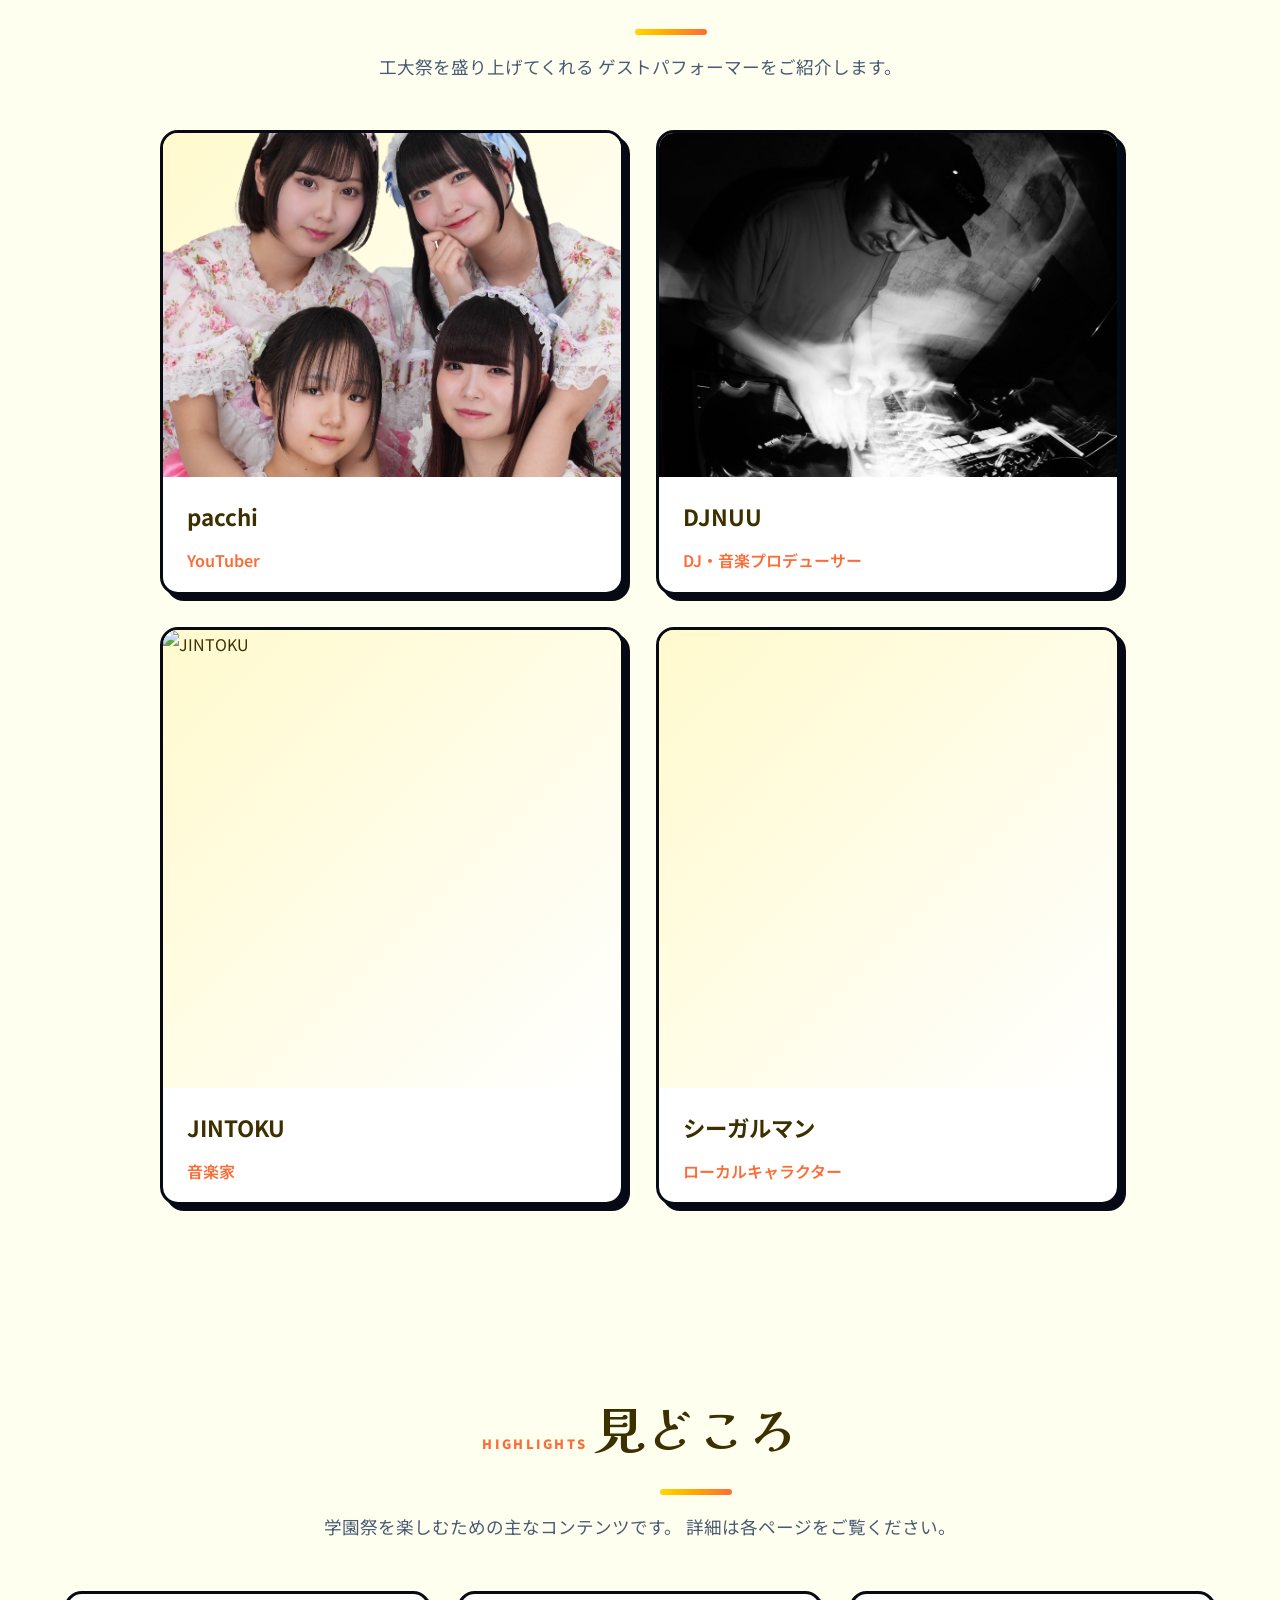
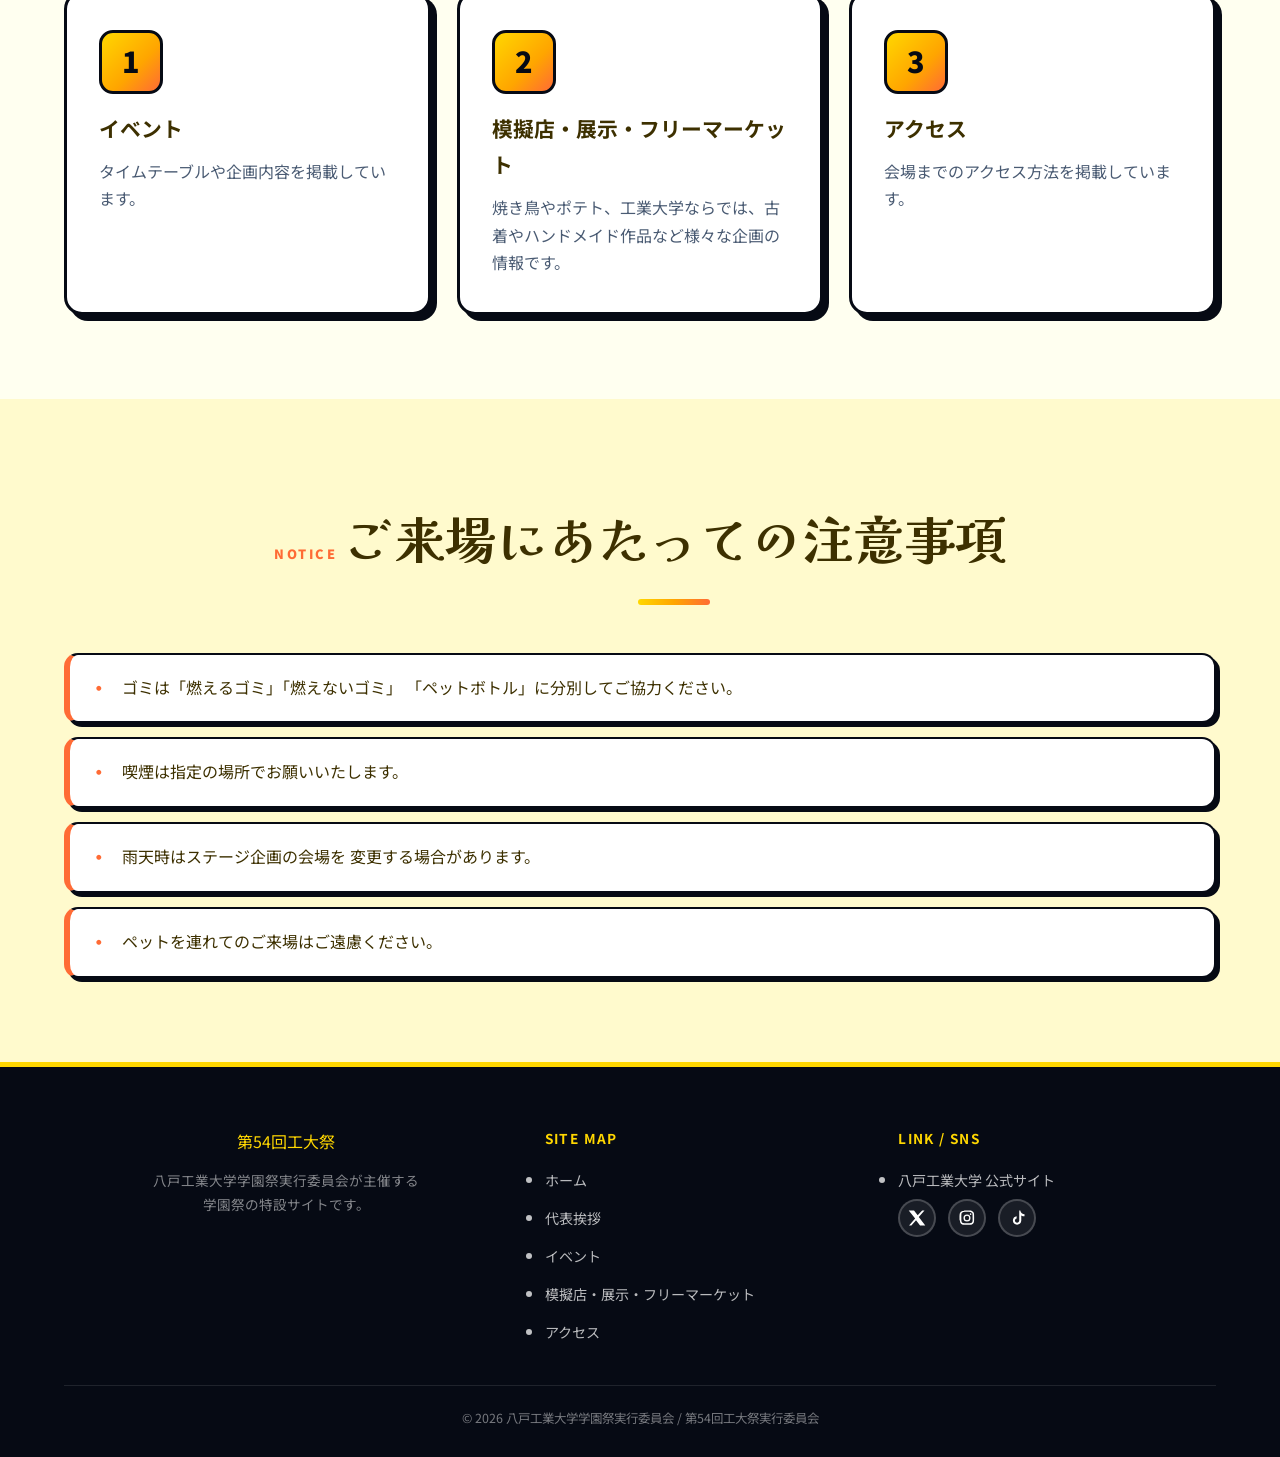
==== commit 45b30b34: "サイト更新" ====
--- a/index.html
+++ b/index.html
@@ -96,15 +96,7 @@
        Hero
   ========================== -->
 
-  <section
-    class="hero"
-    style="
-      background-image: url('images/explosion-bg.jpg');
-      background-size: cover;
-      background-position: center;
-      background-attachment: fixed;
-    "
-  >
+  <section class="hero">
 
     <!-- 左側の女の子 -->
 
@@ -146,22 +138,28 @@
         昨年度テーマの続編です。
       </p>
 
-
       <div class="hero-date">
-
         <span>
           📅 2026年10月10日(土)・11日(日)
         </span>
 
         <span>
           📍 八戸工業大学 キャンパス内
-          （会場詳細は後日公開）
         </span>
-
-      </div>
-
-    </div>
-
+      </div>
+
+
+    </div>
+
+    <!-- カレンダーウィジェット -->
+    <div class="calendar-widget">
+      <div class="calendar-nav">
+        <button class="calendar-prev" aria-label="前の月">◀</button>
+        <span class="calendar-month-year"></span>
+        <button class="calendar-next" aria-label="次の月">▶</button>
+      </div>
+      <div class="calendar-grid" id="calendarGrid"></div>
+    </div>
 
     <div class="scroll-cue"></div>
 
@@ -242,7 +240,7 @@
           href="https://www.instagram.com/pacchi._.twinkle/"
           target="_blank"
           rel="noopener"
-          class="guest-card"
+          class="guest-card guest-card--full guest-card--pacchi"
         >
 
           <div class="guest-image">
@@ -271,7 +269,7 @@
           href="https://www.instagram.com/dj_nuu/"
           target="_blank"
           rel="noopener"
-          class="guest-card"
+          class="guest-card guest-card--full"
         >
 
           <div class="guest-image">
@@ -329,7 +327,7 @@
           href="https://www.instagram.com/seagullman_8/"
           target="_blank"
           rel="noopener"
-          class="guest-card"
+          class="guest-card guest-card--full guest-card--seagullman"
         >
 
           <div class="guest-image">
@@ -397,7 +395,7 @@
           </div>
 
           <h3>
-            ステージイベント
+            イベント
           </h3>
 
           <p>
@@ -421,7 +419,7 @@
           </h3>
 
           <p>
-            焼き鳥や焼きそば、工業大学ならでは、古着やハンドメイド作品など様々な企画の情報です。
+            焼き鳥やポテト、工業大学ならでは、古着やハンドメイド作品など様々な企画の情報です。
           </p>
 
         </a>
@@ -532,24 +530,6 @@
 
       </div>
 
-
-      <div class="btn-row">
-
-        <a
-          href="#"
-          class="btn outline"
-        >
-          パンフレット(PDF) ※準備中
-        </a>
-
-        <a
-          href="access.html"
-          class="btn"
-        >
-          アクセス情報を見る
-        </a>
-
-      </div>
 
     </div>
 
@@ -651,7 +631,9 @@
 
 
             <a
-              href="#"
+              href="https://x.com/hit_kouhou?s=11&t=AxPVY3JttAWnQgdFJt8Jvg"
+              target="_blank"
+              rel="noopener"
               aria-label="X"
             >
 
@@ -665,7 +647,9 @@
 
 
             <a
-              href="#"
+              href="https://www.instagram.com/hit_gakuyukai?igsh=MXNpZ2ZldGc5MXQybg=="
+              target="_blank"
+              rel="noopener"
               aria-label="Instagram"
             >
 
@@ -679,7 +663,9 @@
 
 
             <a
-              href="#"
+              href="https://lite.tiktok.com/t/ZS9kXMqnS1MSh-QpOwo/"
+              target="_blank"
+              rel="noopener"
               aria-label="TikTok"
             >
 
--- a/css/style.css
+++ b/css/style.css
@@ -47,19 +47,12 @@
   text-decoration: none;
 }
 
-ul {
-  list-style: none;
-}
-
 .container {
   width: 100%;
-  max-width: 1080px;
+  max-width: 1200px;
   margin: 0 auto;
   padding: 0 24px;
 }
-
-
-/* ---------- Header ---------- */
 
 .site-header {
   position: fixed;
@@ -180,7 +173,7 @@
   transform: translateY(-6px) rotate(-45deg);
 }
 
-@media (max-width: 880px) {
+@media (max-width: 1100px) {
 
   .nav-toggle {
     display: block;
@@ -220,6 +213,20 @@
     font-size: 1.05rem;
     border-radius: 12px;
   }
+
+  .access-grid {
+    grid-template-columns: 1fr;
+  }
+
+  .category-grid {
+    grid-template-columns: repeat(2, minmax(0, 1fr));
+  }
+}
+
+@media (max-width: 560px) {
+  .category-grid {
+    grid-template-columns: 1fr;
+  }
 }
 
 
@@ -234,6 +241,62 @@
     radial-gradient(circle, rgba(255,255,255,0.16) 1.6px, transparent 1.6px),
     radial-gradient(circle at 50% 45%, #2D2000 0%, var(--c-black) 72%);
   background-size: auto, auto, auto, 22px 22px, auto;
+  min-height: 350px;
+  display: flex;
+  align-items: center;
+  justify-content: center;
+  text-align: center;
+  color: #fff;
+  padding: 60px 24px;
+}
+
+.page-hero {
+  margin-top: var(--header-h);
+}
+
+.page-hero div {
+  max-width: 700px;
+}
+
+.page-hero p {
+  color: #fff;
+  font-size: 1.1rem;
+  font-weight: 500;
+}
+
+.page-hero .page-hero-eyebrow {
+  display: inline-block;
+  padding: 7px 20px;
+  border: 2px solid var(--c-yellow);
+  border-radius: 999px;
+  font-size: 0.8rem;
+  font-weight: 700;
+  letter-spacing: 0.2em;
+  color: var(--c-yellow);
+  margin-bottom: 18px;
+  box-shadow: 0 0 24px rgba(255,215,0,0.35);
+}
+
+.page-hero h1 {
+  font-family: 'Kaisei Decol', serif;
+  font-size: clamp(2rem, 5vw, 3.5rem);
+  font-weight: 700;
+  letter-spacing: 0.04em;
+  color: #fff;
+  text-shadow:
+    2px 2px 0 var(--c-red),
+    4px 4px 0 var(--c-black),
+    0 0 40px rgba(255,107,53,0.6);
+  margin-bottom: 18px;
+  white-space: nowrap;
+}
+
+.page-hero small {
+  display: block;
+  font-size: 0.9rem;
+  font-weight: 400;
+  color: rgba(255,255,255,0.95);
+  line-height: 1.7;
 }
 
 
@@ -247,20 +310,25 @@
   justify-content: center;
   text-align: center;
   overflow: hidden;
+  background-color: #2D2000;
+  background-image: url('../images/explosion-bg.jpg');
   background-size: cover;
-  background-position: center;
+  background-position: center center;
+  background-repeat: no-repeat;
   background-attachment: fixed;
 }
 
 .character-image {
   position: absolute;
-  left: 5%;
+  left: 12px;
   top: 50%;
-  transform: translateY(-50%);
+  transform: translateY(-50%) scale(1.15);
+  transform-origin: left center;
   z-index: 2;
-  width: 400px;
-  height: 500px;
+  width: 430px;
+  height: 620px;
   pointer-events: none;
+  filter: drop-shadow(8px 12px 20px rgba(0,0,0,0.4));
 }
 
 .character-image img {
@@ -272,59 +340,9 @@
 
 .hero::before,
 .hero::after {
-  content: "";
-  position: absolute;
-  border-radius: 50%;
-  filter: blur(4px);
-  opacity: 0.9;
-  animation: pulse 4s ease-in-out infinite;
-}
-
-.hero::before {
-  width: 760px;
-  height: 760px;
-  background: radial-gradient(circle, rgba(255,215,0,0.6), rgba(255,107,53,0.32) 45%, transparent 72%);
-  top: -200px;
-  left: 50%;
-  transform: translateX(-50%);
-}
-
-.hero::after {
-  width: 520px;
-  height: 520px;
-  background: radial-gradient(circle, rgba(255,165,0,0.65), transparent 70%);
-  bottom: -180px;
-  right: 6%;
-  animation-delay: 1.2s;
-}
-
-@keyframes pulse {
-
-  0%, 100% {
-    transform: scale(1) translateX(-50%);
-  }
-
-  50% {
-    transform: scale(1.15) translateX(-50%);
-  }
-
-}
-
-.hero::after {
-  animation-name: pulse2;
-}
-
-@keyframes pulse2 {
-
-  0%, 100% {
-    transform: scale(1);
-  }
-
-  50% {
-    transform: scale(1.2);
-  }
-
-}
+  display: none;
+}
+
 
 .burst-star {
   display: none;
@@ -371,46 +389,50 @@
   position: relative;
   z-index: 2;
   color: #fff;
-  padding: 0 24px;
+  text-align: center;
+  background: rgba(18, 12, 6, 0.78);
+  border-radius: 34px;
+  padding: 80px 88px;
+  max-width: 900px;
+  backdrop-filter: blur(14px);
+  border: 4px solid rgba(255, 215, 0, 0.4);
+  box-shadow: 0 22px 48px rgba(0,0,0,0.38), inset 0 0 32px rgba(0,0,0,0.3);
 }
 
 .hero-eyebrow {
   display: inline-block;
-  padding: 7px 20px;
+  padding: 8px 22px;
   border: 2px solid var(--c-yellow);
   border-radius: 999px;
-  font-size: 0.8rem;
+  font-size: 0.85rem;
   font-weight: 700;
   letter-spacing: 0.2em;
   color: var(--c-yellow);
   margin-bottom: 22px;
-  box-shadow: 0 0 24px rgba(255,215,0,0.35);
+  box-shadow: 0 0 32px rgba(255,215,0,0.5), inset 0 0 16px rgba(255,255,255,0.2);
+  background: rgba(45, 32, 0, 0.5);
 }
 
 .hero-title {
   font-family: 'Kaisei Decol', serif;
-  font-size: clamp(2.6rem, 7vw, 5rem);
+  font-size: clamp(2.5rem, 7vw, 4.2rem);
   font-weight: 700;
   letter-spacing: 0.04em;
   color: #fff;
-  text-shadow:
-    3px 3px 0 var(--c-red),
-    6px 6px 0 var(--c-black),
-    0 0 50px rgba(255,107,53,0.7);
+  margin-bottom: 12px;
+  text-shadow: 4px 4px 0 rgba(0,0,0,0.8);
 }
 
 .hero-theme-name {
-  margin-top: 26px;
+  margin-top: 16px;
+  margin-bottom: 12px;
   font-family: 'Kaisei Decol', serif;
-  font-size: clamp(3rem, 9vw, 6.4rem);
-  font-weight: 700;
-  letter-spacing: 0.08em;
+  font-size: clamp(4rem, 9vw, 7rem);
+  font-weight: 900;
+  letter-spacing: 0.12em;
   color: var(--c-yellow);
   -webkit-text-stroke: 3px var(--c-black);
-  text-shadow:
-    5px 5px 0 var(--c-red),
-    9px 9px 0 var(--c-black),
-    0 0 60px rgba(255,215,0,0.6);
+  text-shadow: 8px 8px 0 rgba(0,0,0,0.9);
   animation:
     bounceIn 1.1s cubic-bezier(.34,1.56,.64,1) both,
     wiggle 4.5s ease-in-out 1.2s infinite;
@@ -448,8 +470,9 @@
 }
 
 .hero-theme {
-  margin-top: 14px;
-  font-size: clamp(1.2rem, 3vw, 1.8rem);
+  margin-top: 0;
+  margin-bottom: 18px;
+  font-size: clamp(1.4rem, 3.4vw, 2rem);
   font-weight: 900;
   color: #fff;
   background: linear-gradient(90deg, var(--c-yellow), var(--c-orange), var(--c-pink));
@@ -457,37 +480,45 @@
   background-clip: text;
   -webkit-text-fill-color: transparent;
   -webkit-text-stroke: 2px var(--c-black);
-  text-shadow:
-    2px 2px 0 var(--c-black),
-    4px 4px 0 var(--c-black),
-    0 0 30px rgba(255,107,53,0.8);
-  filter: drop-shadow(3px 3px 0 var(--c-black));
+  text-shadow: 4px 4px 0 rgba(0,0,0,0.8);
+  filter: drop-shadow(2px 2px 0 rgba(0,0,0,0.6));
 }
 
 .hero-note {
-  margin-top: 14px;
-  font-size: 0.92rem;
-  color: rgba(255,255,255,0.75);
-  max-width: 560px;
+  margin-top: 18px;
+  margin-bottom: 28px;
+  font-size: 1.15rem;
+  color: #fff;
+  max-width: 660px;
   margin-inline: auto;
+  line-height: 1.8;
+  font-weight: 500;
+  text-shadow: 2px 2px 4px rgba(0,0,0,0.6);
 }
 
 .hero-date {
   margin-top: 34px;
-  display: inline-flex;
-  gap: 14px;
-  flex-wrap: wrap;
+  display: flex;
+  flex-direction: column;
+  gap: 12px;
   justify-content: center;
+  align-items: center;
+  width: 100%;
 }
 
 .hero-date span {
-  padding: 12px 22px;
-  border-radius: 999px;
-  background: rgba(255,255,255,0.1);
+  padding: 16px 28px;
+  border-radius: 12px;
+  background: rgba(45, 32, 0, 0.75);
   border: 2px solid var(--c-yellow);
-  font-size: 0.95rem;
+  font-size: 0.9rem;
   font-weight: 700;
   color: #fff;
+  box-shadow: 0 4px 12px rgba(0,0,0,0.4);
+  width: 100%;
+  max-width: 480px;
+  text-align: center;
+  line-height: 1.5;
 }
 
 
@@ -496,13 +527,12 @@
 .bomb-widget,
 .bomb-trigger {
   position: fixed;
-  top: 50%;
-  right: max(12px, calc(50% - 650px));
+  bottom: 40px;
+  right: 40px;
   z-index: 900;
-  width: 92px;
-  height: 92px;
-  transform: translateY(-50%);
-  border: 3px solid var(--c-black);
+  width: 140px;
+  height: 140px;
+  border: 4px solid var(--c-black);
   border-radius: 50%;
   background: var(--c-yellow-soft);
   box-shadow: var(--comic-shadow);
@@ -517,68 +547,130 @@
     background 0.2s ease;
 }
 
+@media (max-width: 768px) {
+  .bomb-widget,
+  .bomb-trigger {
+    display: none;
+  }
+}
+
 .bomb-left {
-  left: max(12px, calc(50% - 650px));
+  display: none;
 }
 
 .bomb-right {
-  right: max(12px, calc(50% - 650px));
+  display: block;
 }
 
 .bomb-widget:hover,
 .bomb-trigger:hover {
-  transform: translateY(-50%) scale(1.08) rotate(-4deg);
-  box-shadow: 8px 8px 0 var(--c-black);
+  transform: scale(1.08) rotate(-8deg);
+  box-shadow: 10px 10px 0 var(--c-black);
   background: var(--c-yellow);
 }
 
 .bomb-widget:active,
 .bomb-trigger:active {
-  transform: translateY(-50%) scale(0.94);
+  transform: scale(0.9) rotate(-4deg);
 }
 
 .bomb-emoji,
 .bomb-icon {
   display: block;
-  font-size: 3.2rem;
+  font-size: 4.4rem;
   line-height: 1;
   filter: drop-shadow(2px 3px 0 rgba(0,0,0,0.25));
 }
 
 .bomb-label {
   display: block;
-  margin-top: 4px;
-  font-size: 0.58rem;
+  margin-top: 6px;
+  font-size: 0.65rem;
   font-weight: 900;
   letter-spacing: 0.08em;
   color: var(--c-black);
 }
 
+.explosion-icon {
+  display: none;
+}
+
 .bomb-widget.bomb-shake,
 .bomb-trigger.bomb-shake {
-  animation: bombShake 0.55s ease-in-out;
+  animation: bombShake 0.8s ease-in-out;
+}
+
+.bomb-widget.bomb-shake .explosion-icon,
+.bomb-trigger.bomb-shake .explosion-icon {
+  animation: explosionBurst 0.8s ease-out;
+}
+
+@keyframes explosionBurst {
+  0% {
+    transform: scale(1);
+    opacity: 1;
+    filter: drop-shadow(2px 2px 3px rgba(0,0,0,0.4));
+  }
+  
+  40% {
+    transform: scale(1.3);
+    opacity: 1;
+    filter: drop-shadow(0 0 20px rgba(255,215,0,1)) drop-shadow(0 0 40px rgba(255,107,53,0.8));
+  }
+  
+  70% {
+    transform: scale(1.5);
+    opacity: 0.8;
+    filter: drop-shadow(0 0 30px rgba(255,215,0,0.8)) drop-shadow(0 0 60px rgba(255,107,53,0.6));
+  }
+  
+  100% {
+    transform: scale(1.6);
+    opacity: 0;
+    filter: drop-shadow(0 0 50px rgba(255,215,0,0)) drop-shadow(0 0 80px rgba(255,107,53,0));
+  }
 }
 
 @keyframes bombShake {
 
   0%, 100% {
-    transform: translateY(-50%) rotate(0deg);
+    transform: scale(1) rotate(0deg) translateY(0);
+  }
+
+  10% {
+    transform: scale(1.15) rotate(-20deg) translateY(-8px);
   }
 
   20% {
-    transform: translateY(-50%) rotate(-12deg) scale(1.05);
+    transform: scale(1.22) rotate(18deg) translateY(6px);
+  }
+
+  30% {
+    transform: scale(1.18) rotate(-16deg) translateY(-5px);
   }
 
   40% {
-    transform: translateY(-50%) rotate(12deg) scale(1.08);
+    transform: scale(1.25) rotate(22deg) translateY(8px);
+  }
+
+  50% {
+    transform: scale(1.2) rotate(-15deg) translateY(-4px);
   }
 
   60% {
-    transform: translateY(-50%) rotate(-9deg) scale(1.05);
+    transform: scale(1.18) rotate(14deg) translateY(5px);
+  }
+
+  70% {
+    transform: scale(1.12) rotate(-10deg) translateY(-3px);
   }
 
   80% {
-    transform: translateY(-50%) rotate(7deg) scale(1.03);
+    transform: scale(1.08) rotate(8deg) translateY(2px);
+  }
+
+  90% {
+    transform: scale(1.05) rotate(-4deg) translateY(-1px);
   }
 
 }
@@ -752,6 +844,43 @@
 
 }
 
+.countdown-explosion {
+  width: 180px;
+  height: 180px;
+  filter: drop-shadow(0 0 20px rgba(255,215,0,0.8)) drop-shadow(0 0 40px rgba(255,107,53,0.6));
+  animation: explosionBurst 0.9s ease-out forwards;
+}
+
+@keyframes explosionBurst {
+  0% {
+    opacity: 0;
+    transform: scale(0.3) rotate(0deg);
+  }
+  
+  20% {
+    opacity: 1;
+    transform: scale(1) rotate(-5deg);
+  }
+  
+  40% {
+    opacity: 1;
+    transform: scale(1.3) rotate(8deg);
+    filter: drop-shadow(0 0 30px rgba(255,215,0,1)) drop-shadow(0 0 60px rgba(255,107,53,0.8));
+  }
+  
+  70% {
+    opacity: 0.8;
+    transform: scale(1.8) rotate(-6deg);
+    filter: drop-shadow(0 0 50px rgba(255,215,0,0.8)) drop-shadow(0 0 80px rgba(255,107,53,0.6));
+  }
+  
+  100% {
+    opacity: 0;
+    transform: scale(2.5) rotate(15deg);
+    filter: drop-shadow(0 0 80px rgba(255,215,0,0.3)) drop-shadow(0 0 120px rgba(255,107,53,0.2));
+  }
+}
+
 .countdown-result {
   display: none;
   font-family: 'Kaisei Decol', serif;
@@ -812,7 +941,7 @@
 
 .section-title {
   font-family: 'Kaisei Decol', serif;
-  font-size: clamp(1.7rem, 4vw, 2.5rem);
+  font-size: clamp(2rem, 5vw, 3.2rem);
   margin-top: 10px;
   position: relative;
   display: inline-block;
@@ -829,11 +958,12 @@
 }
 
 .section-lead {
-  max-width: 680px;
+  max-width: 900px;
   margin: 16px auto 0;
   text-align: center;
   color: #4a5b73;
-  font-size: 0.95rem;
+  font-size: 1.1rem;
+  line-height: 1.8;
 }
 
 
@@ -842,26 +972,109 @@
 .grid {
   display: grid;
   gap: 26px;
-  grid-template-columns: repeat(auto-fit, minmax(240px, 1fr));
+  grid-template-columns: repeat(3, minmax(0, 1fr));
+  margin-top: 32px;
+}
+
+.access-grid {
+  grid-template-columns: repeat(2, minmax(240px, 1fr));
+}
+
+.category-grid {
+  display: grid;
+  gap: 24px;
+  grid-template-columns: repeat(4, minmax(0, 1fr));
+  margin-top: 24px;
 }
 
 .card {
   background: var(--c-white);
   border-radius: var(--radius);
-  padding: 28px 24px;
+  padding: 36px 32px;
   border: 3px solid var(--c-black);
   box-shadow: var(--comic-shadow);
   transition: transform 0.2s, box-shadow 0.2s;
 }
 
-.card:hover {
+.grid .card {
+  min-height: 240px;
+  display: flex;
+  flex-direction: column;
+  justify-content: flex-start;
+}
+
+.grid .card h3 {
+  font-size: 1.3rem;
+  margin-bottom: 12px;
+}
+
+.grid .card p {
+  font-size: 1rem;
+  line-height: 1.7;
+}
+
+.category-grid .card {
+  min-height: 180px;
+  display: flex;
+  flex-direction: column;
+  justify-content: center;
+  align-items: flex-start;
+}
+
+.food-card {
+  align-items: flex-start;
+  background: var(--c-white);
+}
+
+.food-card-image-frame {
+  width: 64px;
+  height: 64px;
+  margin-bottom: 16px;
+  background: linear-gradient(135deg, var(--c-yellow), var(--c-orange) 60%, var(--c-red));
+  border: 3px solid var(--c-black);
+  border-radius: 14px;
+  overflow: hidden;
+  display: flex;
+  align-items: center;
+  justify-content: center;
+}
+
+.food-card-image {
+  width: 100%;
+  height: 100%;
+  object-fit: contain;
+  mix-blend-mode: multiply;
+}
+
+.food-card-image--potato {
+  transform: scaleX(-1);
+}
+
+.food-card h3 {
+  align-self: stretch;
+  padding: 0;
+  background: transparent;
+  border: none;
+  border-radius: 0;
+  text-align: left;
+}
+
+.card-link {
+  display: block;
+  color: inherit;
+  text-decoration: none;
+  cursor: pointer;
+}
+
+.card:hover,
+.card-link:hover {
   transform: translate(-3px, -3px);
   box-shadow: 9px 9px 0 var(--c-black);
 }
 
 .card-icon {
-  width: 54px;
-  height: 54px;
+  width: 64px;
+  height: 64px;
   border-radius: 14px;
   display: flex;
   align-items: center;
@@ -869,7 +1082,7 @@
   background: linear-gradient(135deg, var(--c-yellow), var(--c-orange) 60%, var(--c-red));
   color: var(--c-black);
   font-weight: 900;
-  font-size: 1.35rem;
+  font-size: 1.8rem;
   margin-bottom: 16px;
   border: 3px solid var(--c-black);
 }
@@ -891,7 +1104,9 @@
 .guests-grid {
   display: grid;
   gap: 32px;
-  grid-template-columns: repeat(2, 1fr);
+  grid-template-columns: 1fr 1fr;
+  width: min(100%, 960px);
+  margin-inline: auto;
   margin-top: 32px;
 }
 
@@ -924,25 +1139,49 @@
   overflow: hidden;
 }
 
+.guest-card--full .guest-image {
+  aspect-ratio: 4 / 3;
+}
+
 .guest-image img {
   width: 100%;
   height: 100%;
   object-fit: contain;
 }
 
+.guest-card--full .guest-image img {
+  object-fit: cover;
+}
+
+.guest-card--pacchi .guest-image img {
+  object-position: center 28%;
+  transform: scale(1.08);
+}
+
+.guest-card--seagullman .guest-image {
+  aspect-ratio: 1;
+}
+
+.guest-card--seagullman .guest-image img {
+  object-fit: contain;
+  object-position: center bottom;
+  transform: scale(3);
+}
+
 .guest-card h3 {
-  font-size: 1.2rem;
+  font-size: 1.4rem;
   font-weight: 700;
-  padding: 16px 20px 8px;
+  padding: 20px 24px 12px;
   margin: 0;
 }
 
 .guest-card p {
-  font-size: 0.9rem;
+  font-size: 1rem;
   color: var(--c-red);
-  padding: 0 20px 20px;
+  padding: 0 24px 18px;
   margin: 0;
   font-weight: 600;
+  line-height: 1.6;
 }
 
 
@@ -1012,36 +1251,57 @@
 
 .table-wrap {
   overflow-x: auto;
+  margin-top: 32px;
 }
 
 table.tt {
   width: 100%;
   border-collapse: collapse;
-  background: var(--c-white);
+  background: #f9f5ed;
   border-radius: var(--radius);
   overflow: hidden;
-  border: 3px solid var(--c-black);
-  box-shadow: var(--comic-shadow);
+  border: 3px solid var(--c-orange);
+  box-shadow: 0 8px 24px rgba(0, 0, 0, 0.12);
   min-width: 560px;
 }
 
 table.tt th,
 table.tt td {
-  padding: 14px 16px;
+  padding: 18px 20px;
   text-align: left;
-  font-size: 0.9rem;
-  border-bottom: 1px solid rgba(0,0,0,0.08);
+  font-size: 1rem;
+  border-bottom: 2px solid rgba(0,0,0,0.15);
+  color: var(--c-black);
 }
 
 table.tt th {
-  background: var(--c-black);
-  color: var(--c-yellow);
-  font-weight: 700;
-  letter-spacing: 0.04em;
+  background: var(--c-orange);
+  color: var(--c-white);
+  font-weight: 900;
+  letter-spacing: 0.06em;
+  font-size: 1.1rem;
+  text-shadow: 1px 1px 0 rgba(0,0,0,0.2);
+}
+
+table.tt th:first-child {
+  min-width: 100px;
+  background: var(--c-orange);
 }
 
 table.tt tr:nth-child(even) td {
-  background: var(--c-yellow-soft);
+  background: #faf7f1;
+}
+
+table.tt tr:hover td {
+  background: rgba(255, 215, 0, 0.2);
+  transition: background 0.2s ease;
+}
+
+table.tt td:first-child {
+  font-weight: 600;
+  color: var(--c-black);
+  font-size: 1.05rem;
+  min-width: 90px;
 }
 
 table.tt tr:last-child td {
@@ -1088,15 +1348,21 @@
   display: flex;
   align-items: center;
   justify-content: center;
+  text-align: center;
+  padding: 18px;
   color: var(--c-black);
-  font-size: 2rem;
+  font-size: 1.2rem;
   font-weight: 900;
+  line-height: 1.25;
+  transform: translateX(2px);
 }
 
 
 /* ---------- Map placeholder ---------- */
 
 .map-placeholder {
+  width: min(100%, 760px);
+  margin-inline: auto;
   border-radius: var(--radius);
   aspect-ratio: 16/9;
   border: 3px solid var(--c-black);
@@ -1113,6 +1379,174 @@
   color: var(--c-orange-dark);
   font-weight: 900;
   box-shadow: var(--comic-shadow);
+}
+
+
+/* ---------- Access Info ---------- */
+
+.access-info {
+  background: var(--c-cream);
+  border: 3px solid var(--c-black);
+  border-radius: var(--radius);
+  padding: 28px;
+  margin-bottom: 28px;
+  box-shadow: var(--comic-shadow);
+}
+
+.access-info h3 {
+  font-size: 1.2rem;
+  color: var(--c-black);
+  margin-bottom: 16px;
+  font-weight: 700;
+  letter-spacing: 0.03em;
+}
+
+
+/* ---------- Calendar Widget ---------- */
+
+.calendar-widget {
+  position: absolute;
+  right: 5%;
+  top: 50%;
+  transform: translateY(-50%);
+  z-index: 3;
+  background: rgba(18, 12, 6, 0.9);
+  border: 3px solid rgba(255, 215, 0, 0.6);
+  border-radius: 16px;
+  padding: 32px;
+  width: 436px;
+  box-shadow: 0 12px 32px rgba(0, 0, 0, 0.5);
+  backdrop-filter: blur(10px);
+}
+
+.calendar-nav {
+  display: flex;
+  justify-content: space-between;
+  align-items: center;
+  margin-bottom: 20px;
+  padding-bottom: 15px;
+  border-bottom: 2px solid rgba(255, 215, 0, 0.4);
+}
+
+.calendar-nav button {
+  background: rgba(255, 215, 0, 0.2);
+  border: 2px solid rgba(255, 215, 0, 0.6);
+  color: var(--c-yellow);
+  font-size: 1.38rem;
+  width: 42px;
+  height: 42px;
+  border-radius: 8px;
+  cursor: pointer;
+  display: flex;
+  align-items: center;
+  justify-content: center;
+  transition: all 0.2s ease;
+}
+
+.calendar-nav button:hover {
+  background: rgba(255, 215, 0, 0.4);
+  transform: scale(1.1);
+}
+
+.calendar-month-year {
+  color: var(--c-yellow);
+  font-weight: 700;
+  font-size: 1.15rem;
+  letter-spacing: 0.05em;
+  text-align: center;
+  flex: 1;
+}
+
+.calendar-grid {
+  display: grid;
+  grid-template-columns: repeat(7, 1fr);
+  gap: 4px;
+  font-size: 1.04rem;
+}
+
+.calendar-day-header {
+  text-align: center;
+  color: var(--c-yellow);
+  font-weight: 700;
+  padding: 7px;
+  font-size: 0.98rem;
+}
+
+.calendar-day {
+  aspect-ratio: 1;
+  display: flex;
+  align-items: center;
+  justify-content: center;
+  border-radius: 8px;
+  color: rgba(255, 255, 255, 0.8);
+  font-size: 0.9rem;
+  cursor: default;
+  background: rgba(255, 255, 255, 0.05);
+  border: 1px solid rgba(255, 255, 255, 0.1);
+}
+
+.calendar-day.other-month {
+  color: rgba(255, 255, 255, 0.3);
+}
+
+.calendar-day.today {
+  background: rgba(255, 215, 0, 0.2);
+  border-color: var(--c-yellow);
+  color: var(--c-yellow);
+  font-weight: 600;
+}
+
+.calendar-day.event-day {
+  background: rgba(255, 107, 53, 0.6);
+  border-color: var(--c-red);
+  color: #fff;
+  font-weight: 700;
+  box-shadow: 0 0 12px rgba(255, 107, 53, 0.6);
+}
+
+@media (max-width: 1800px) {
+  .calendar-widget {
+    display: none;
+  }
+
+  .character-image {
+    left: 8px;
+    width: 420px;
+    height: 600px;
+  }
+
+  .hero-content {
+    width: min(760px, calc(100% - 48px));
+    padding: 56px 48px;
+  }
+}
+
+@media (max-width: 768px) {
+  .calendar-widget {
+    display: none;
+  }
+}
+
+.access-info ul {
+  list-style: none;
+  padding-left: 0;
+}
+
+.access-info li {
+  padding-left: 28px;
+  margin-bottom: 12px;
+  position: relative;
+  font-size: 0.95rem;
+  line-height: 1.6;
+  color: var(--c-text);
+}
+
+.access-info li:before {
+  content: "▶";
+  position: absolute;
+  left: 0;
+  color: var(--c-orange);
+  font-weight: 700;
 }
 
 
@@ -1153,11 +1587,16 @@
 }
 
 .footer-brand .logo-main {
-  color: #fff;
+  color: var(--c-yellow);
+}
+
+.footer-brand {
+  text-align: center;
 }
 
 .footer-brand p {
   margin-top: 14px;
+  margin-inline: auto;
   font-size: 0.85rem;
   color: rgba(255,255,255,0.5);
   max-width: 280px;
@@ -1283,10 +1722,9 @@
 @media (max-width: 900px) {
 
   .character-image {
-    left: -70px;
+    left: 4px;
     width: 300px;
     height: 400px;
-    opacity: 0.45;
   }
 
   .bomb-widget {
@@ -1317,13 +1755,14 @@
 
   .hero {
     background-attachment: scroll;
+    background-position: center center, center center;
+    background-size: cover, cover;
   }
 
   .character-image {
-    left: -100px;
+    left: 0;
     width: 260px;
     height: 350px;
-    opacity: 0.3;
   }
 
   .bomb-widget {
@@ -1353,4 +1792,168 @@
 
   .bomb-widget.bomb-shake {
     animation: bombShakeMobile;
-  }+  }
+
+  /* ---------- Mobile Improvements ---------- */
+  
+  .section-title {
+    font-size: clamp(1.4rem, 4vw, 2rem) !important;
+    margin-top: 8px;
+  }
+
+  .section-lead {
+    font-size: 1rem;
+    max-width: 100%;
+    line-height: 1.7;
+  }
+
+  .section-head {
+    margin-bottom: 24px;
+  }
+
+  .container {
+    padding: 0 16px;
+  }
+
+  .grid {
+    grid-template-columns: 1fr;
+    gap: 16px;
+    margin-top: 24px;
+  }
+
+  .grid .card {
+    min-height: auto;
+    padding: 24px 20px;
+  }
+
+  .grid .card h3 {
+    font-size: 1.15rem;
+    margin-bottom: 10px;
+  }
+
+  .grid .card p {
+    font-size: 0.95rem;
+  }
+
+  .guests-grid {
+    grid-template-columns: 1fr;
+    gap: 20px;
+    margin-top: 24px;
+  }
+
+  .guest-card h3 {
+    font-size: 1.2rem;
+    padding: 16px 18px 8px;
+  }
+
+  .guest-card p {
+    font-size: 0.9rem;
+    padding: 0 18px 12px;
+  }
+
+  .guest-image {
+    aspect-ratio: 1;
+  }
+
+  .guest-card--full .guest-image {
+    aspect-ratio: 1;
+  }
+
+  table.tt {
+    min-width: auto;
+    border: 3px solid var(--c-orange);
+  }
+
+  table.tt th,
+  table.tt td {
+    padding: 14px 12px;
+    font-size: 0.95rem;
+    border-bottom: 1px solid rgba(0,0,0,0.12);
+  }
+
+  table.tt th {
+    font-size: 1rem;
+  }
+
+  table.tt td:first-child {
+    min-width: 70px;
+    font-size: 1rem;
+  }
+
+  .category-grid {
+    grid-template-columns: repeat(2, 1fr);
+    gap: 16px;
+    margin-top: 20px;
+  }
+
+  .card {
+    padding: 20px 16px;
+  }
+
+  .card h3 {
+    font-size: 1rem;
+    margin-bottom: 6px;
+  }
+
+  .card p {
+    font-size: 0.85rem;
+  }
+
+  .card-icon {
+    font-size: 2.4rem;
+    margin-bottom: 8px;
+  }
+
+  .hero-content {
+    width: calc(100% - 24px);
+    padding: 32px 16px;
+  }
+
+  .hero-title {
+    font-size: clamp(2rem, 10vw, 3rem);
+  }
+
+  .hero-theme-name {
+    font-size: clamp(3rem, 18vw, 5rem);
+  }
+
+  .hero-theme {
+    font-size: clamp(1.05rem, 5vw, 1.5rem);
+  }
+
+  .hero-note {
+    font-size: 0.95rem;
+    line-height: 1.7;
+  }
+
+  .hero-date span {
+    padding: 12px 14px;
+    font-size: 0.78rem;
+  }
+
+  .page-hero h1 {
+    white-space: normal;
+  }
+
+  .btn {
+    padding: 14px 28px;
+    font-size: 1rem;
+  }
+
+  .quote-box {
+    padding: 28px 20px;
+  }
+
+  .access-info {
+    padding: 20px;
+  }
+
+  .access-info h3 {
+    font-size: 1.1rem;
+    margin-bottom: 12px;
+  }
+
+  .access-grid {
+    grid-template-columns: 1fr;
+  }
+}
